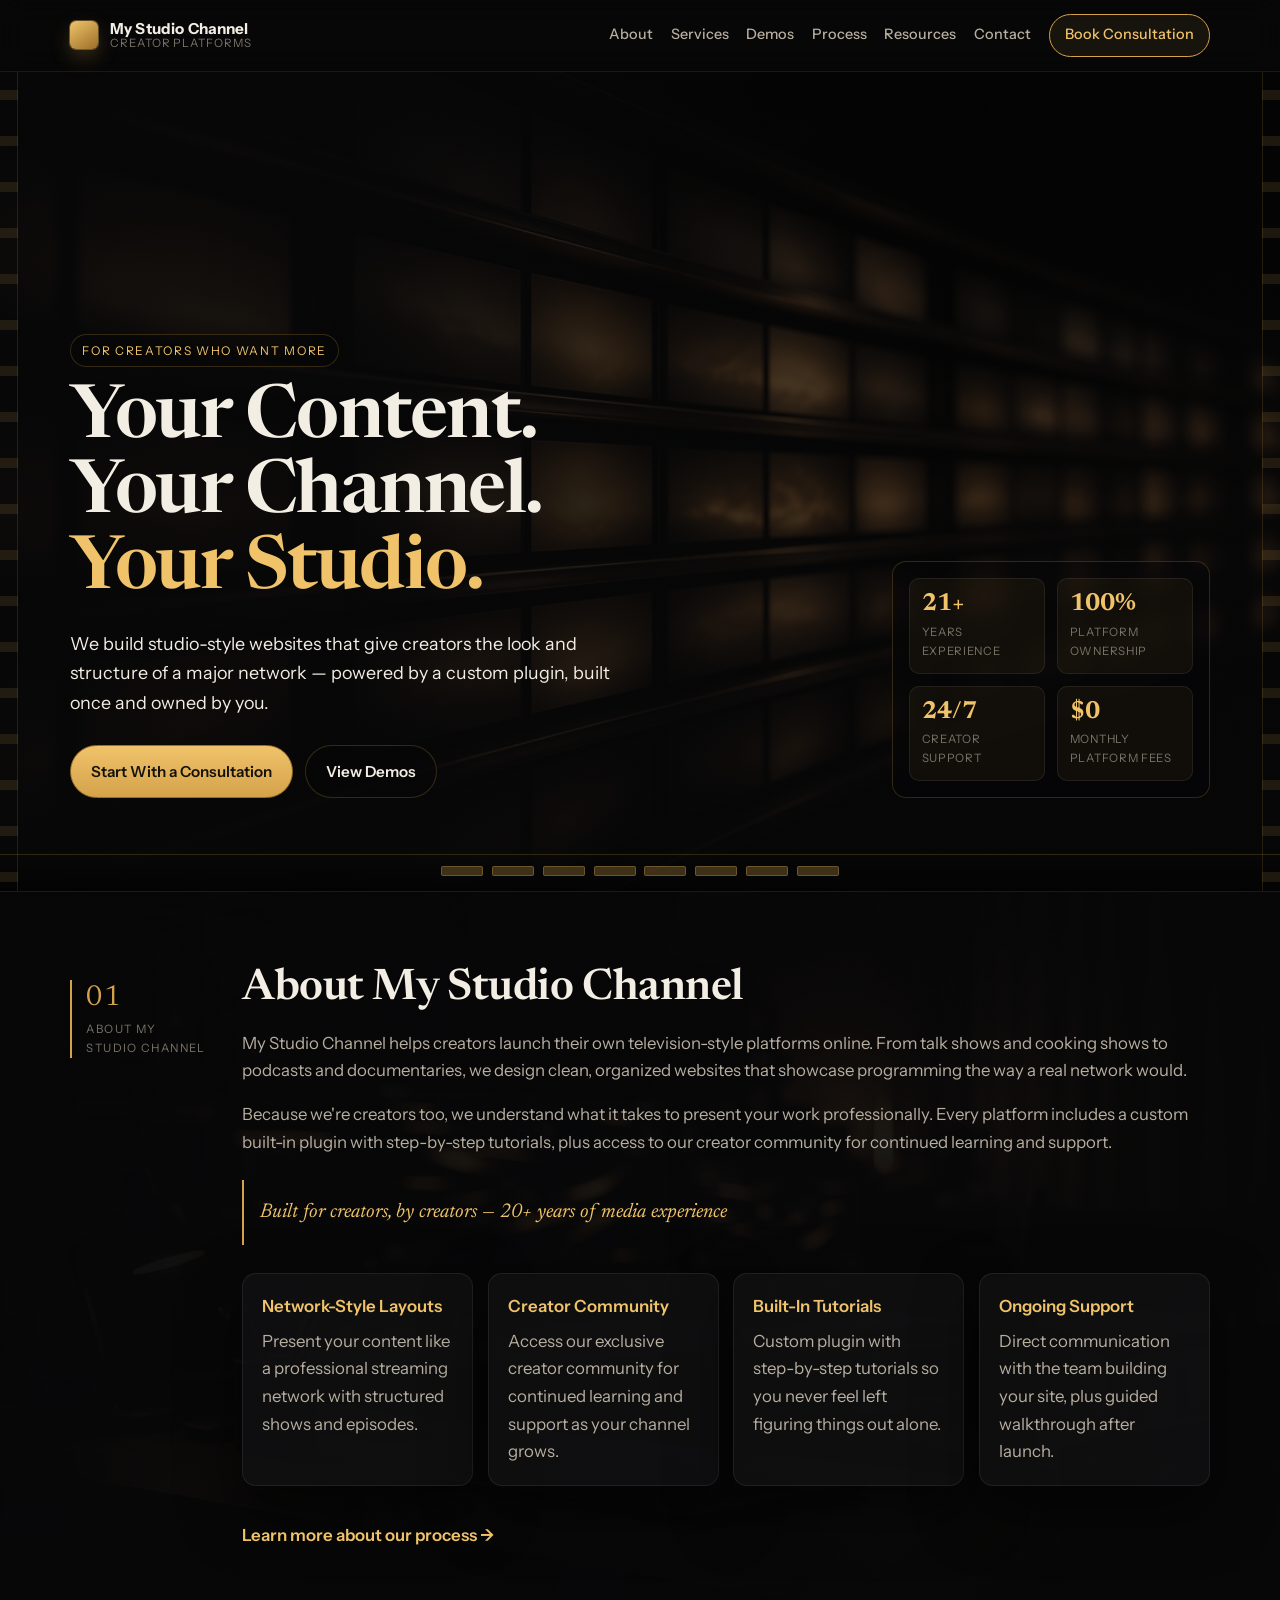
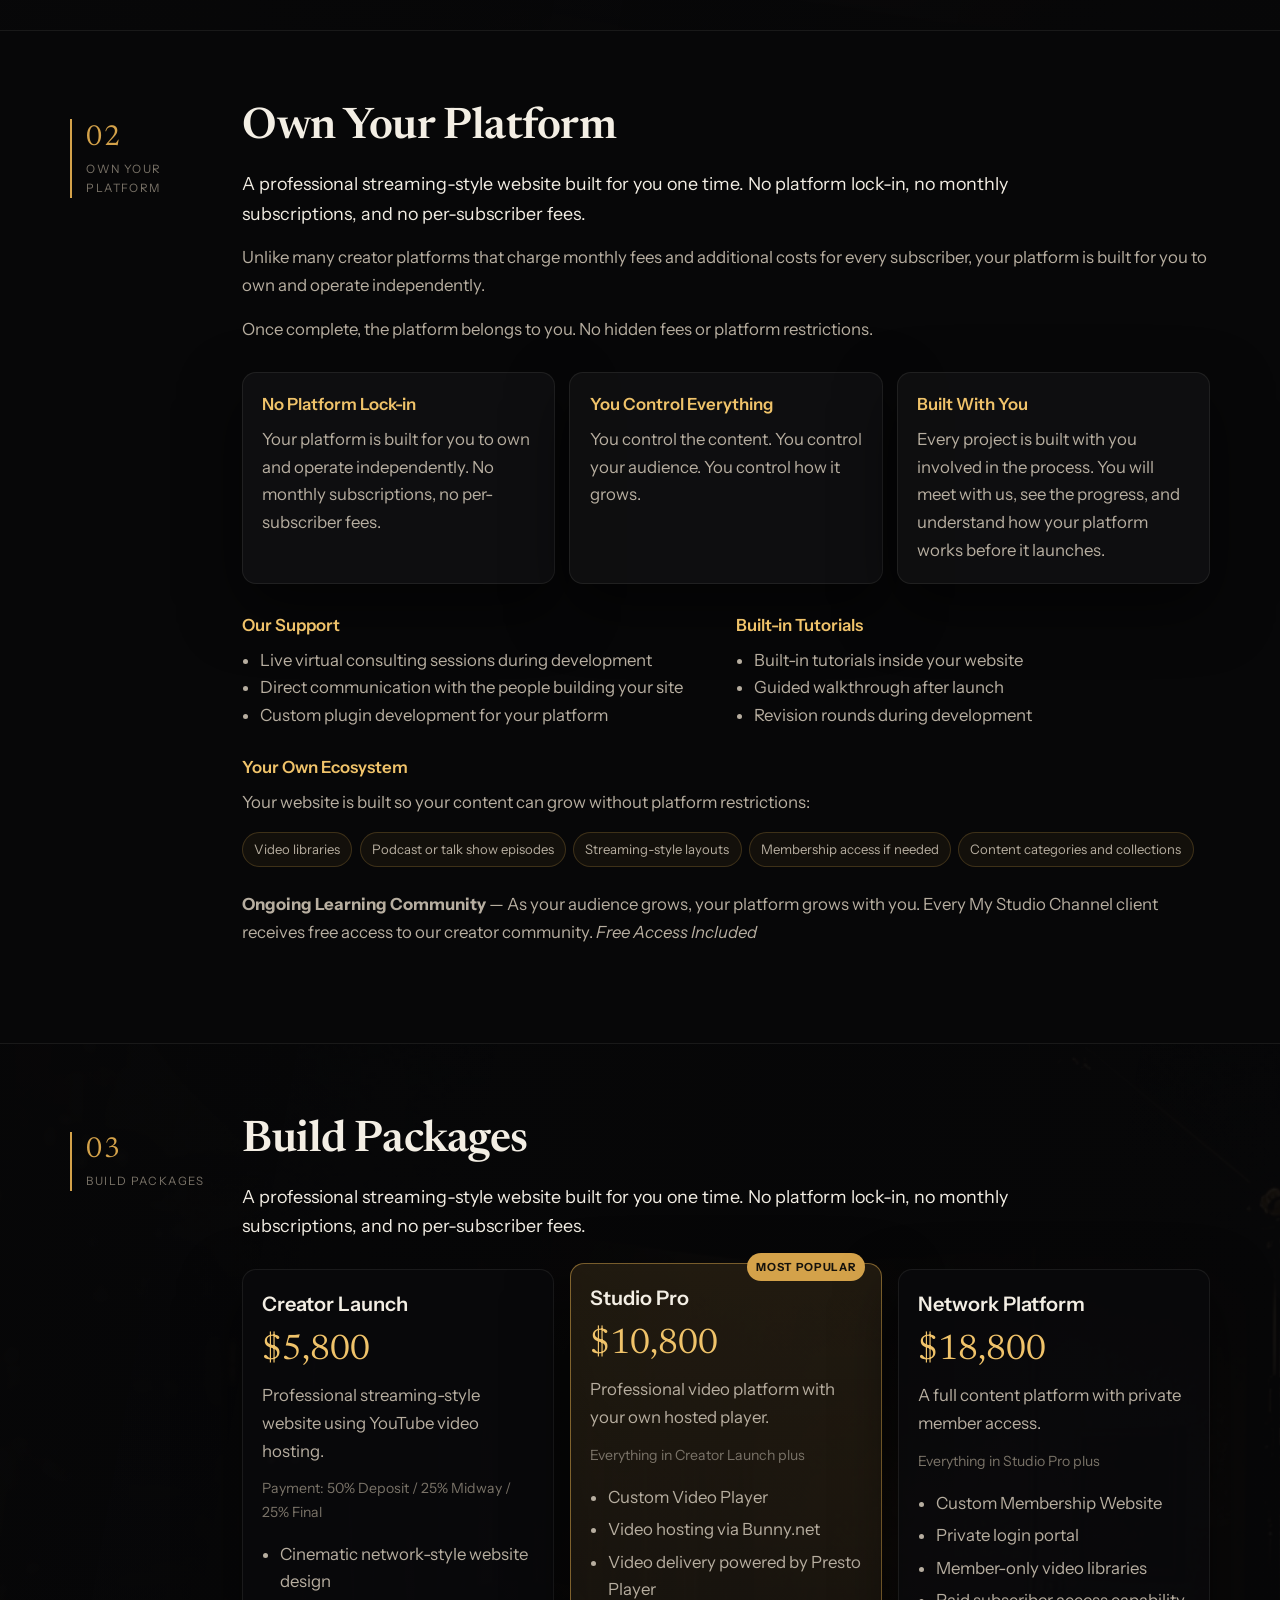
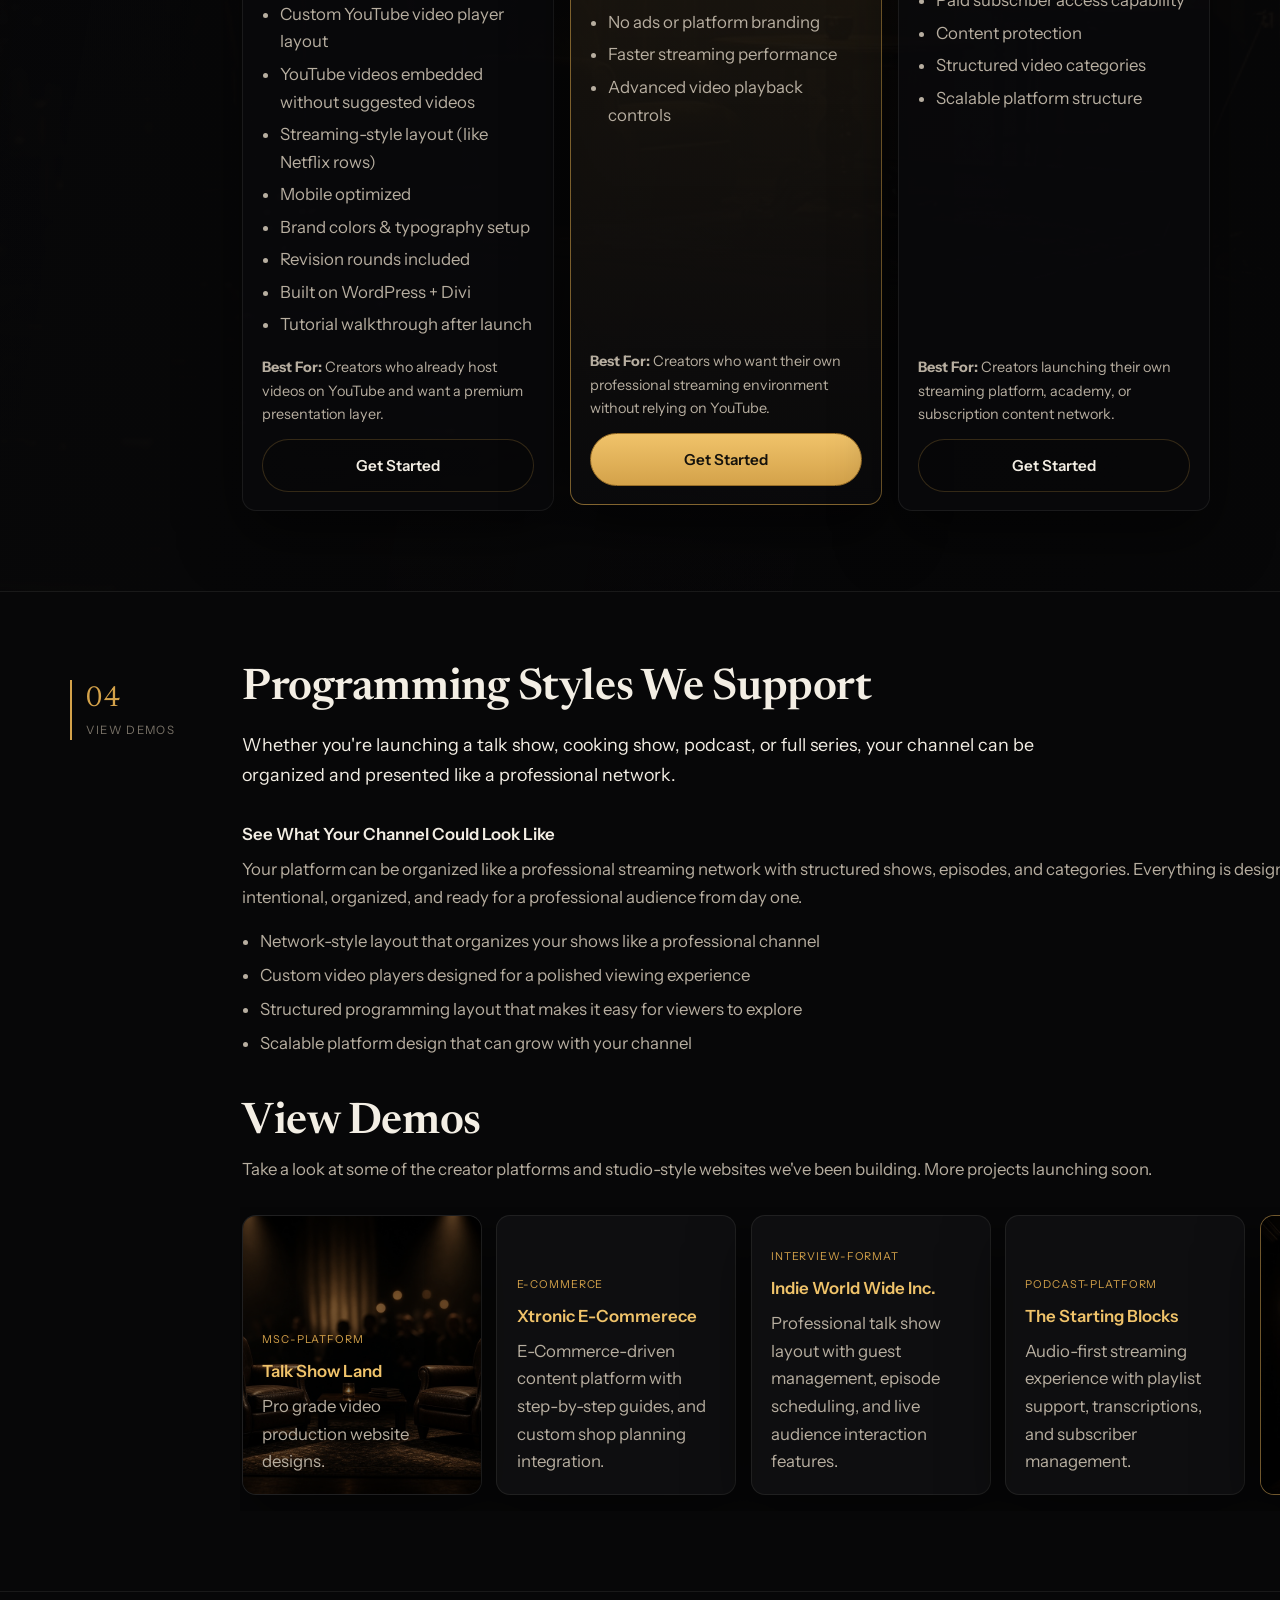
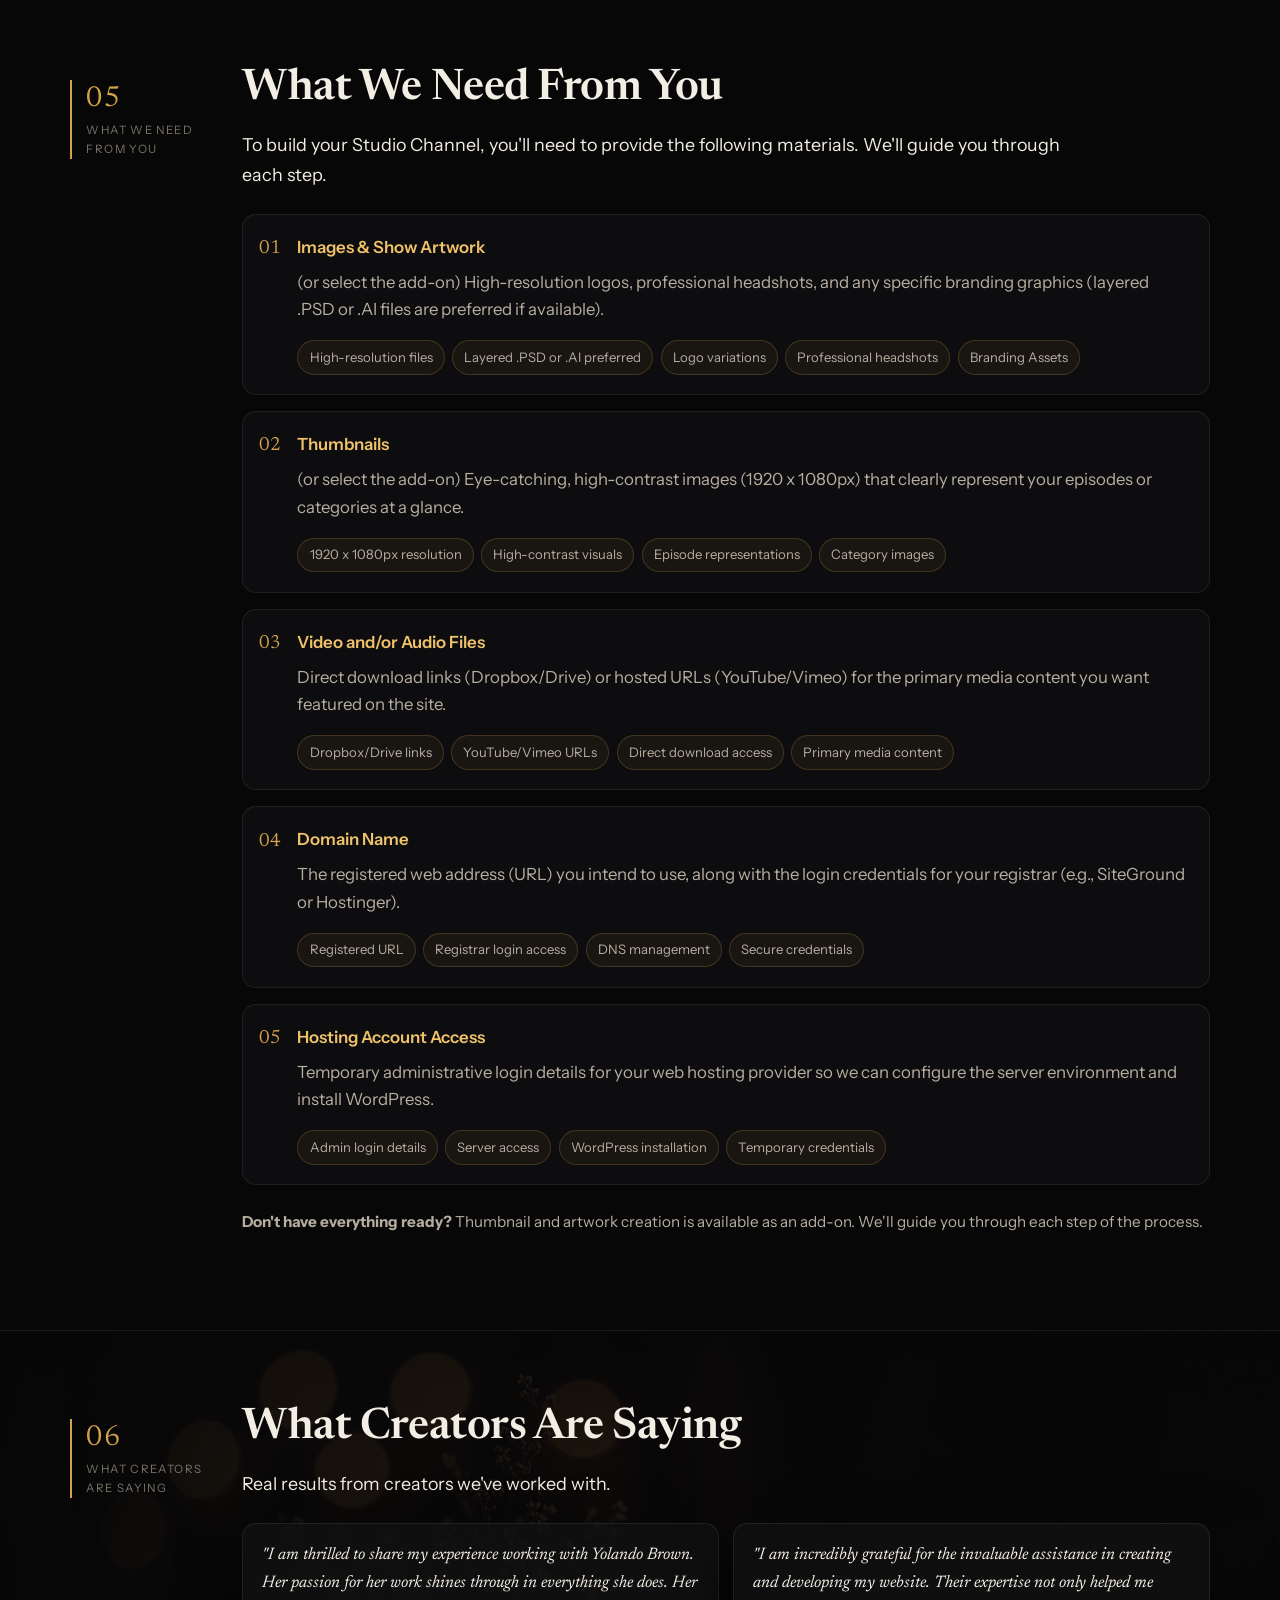
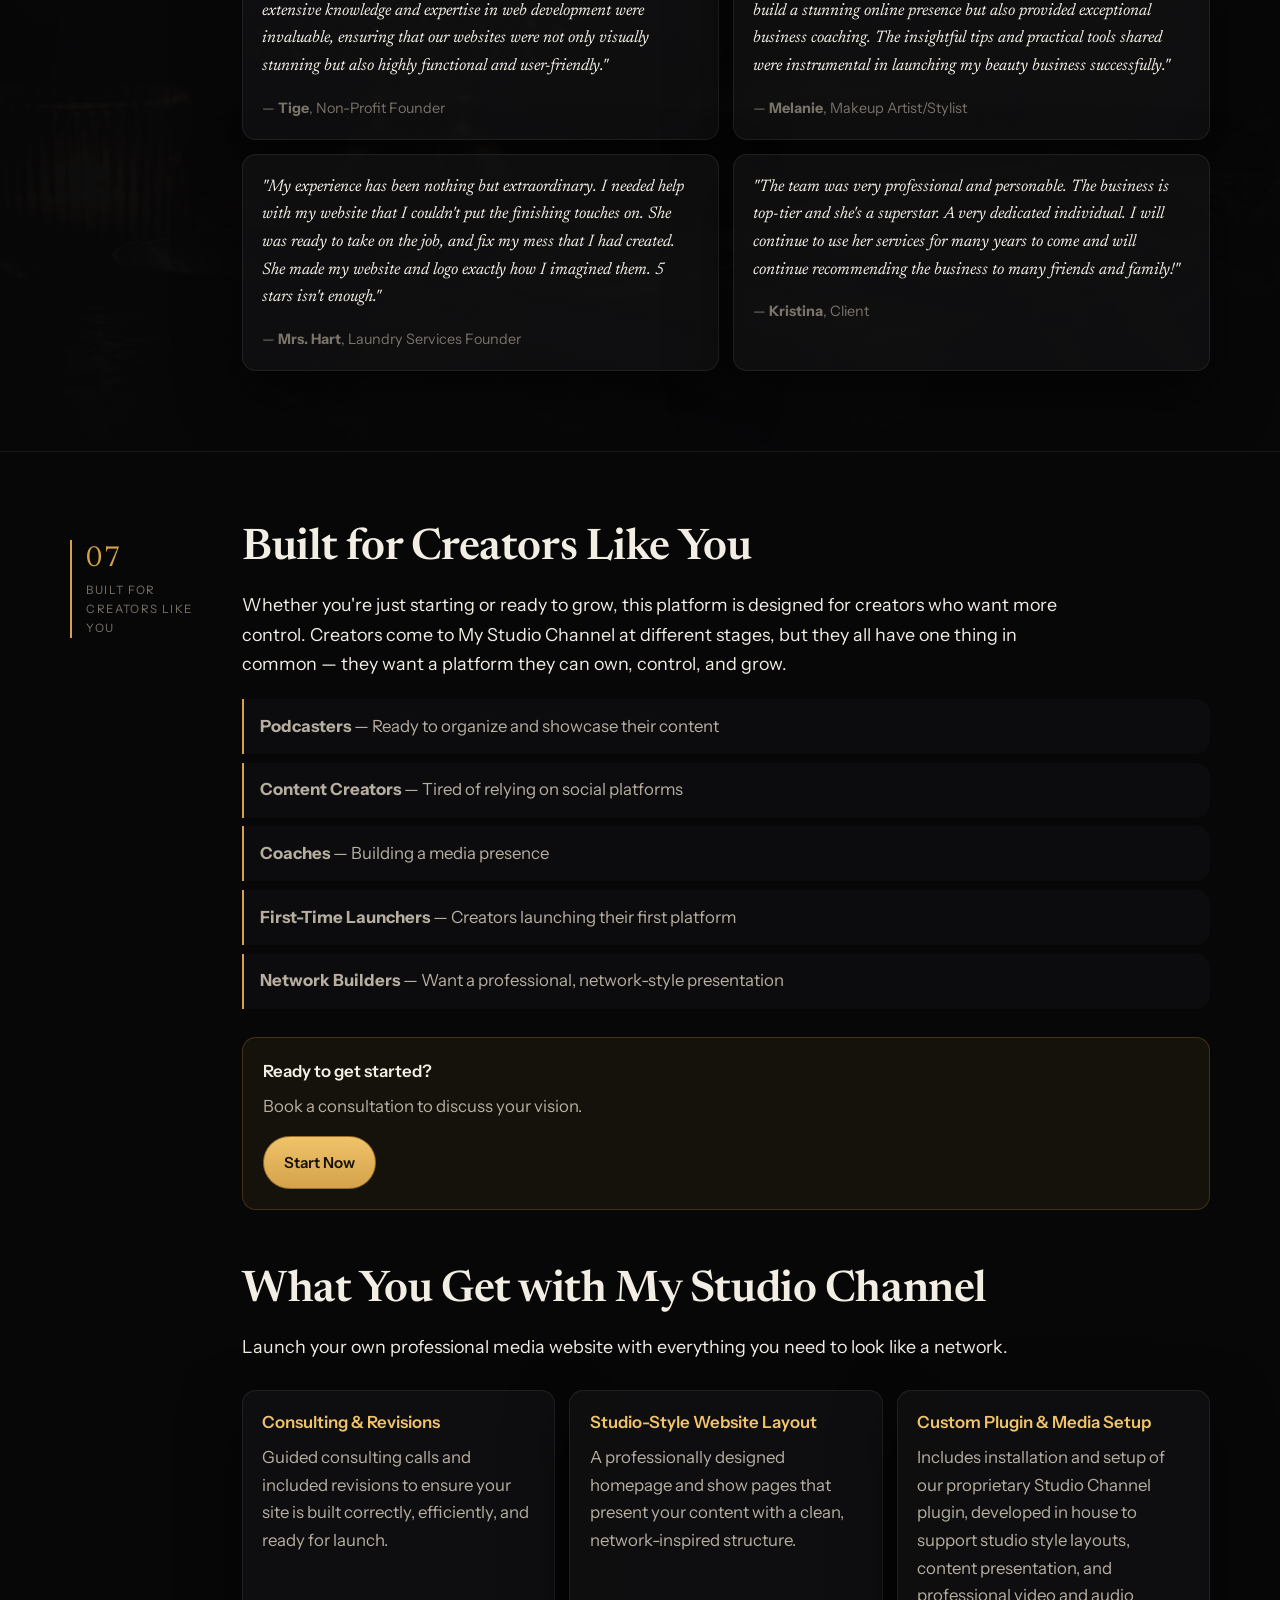
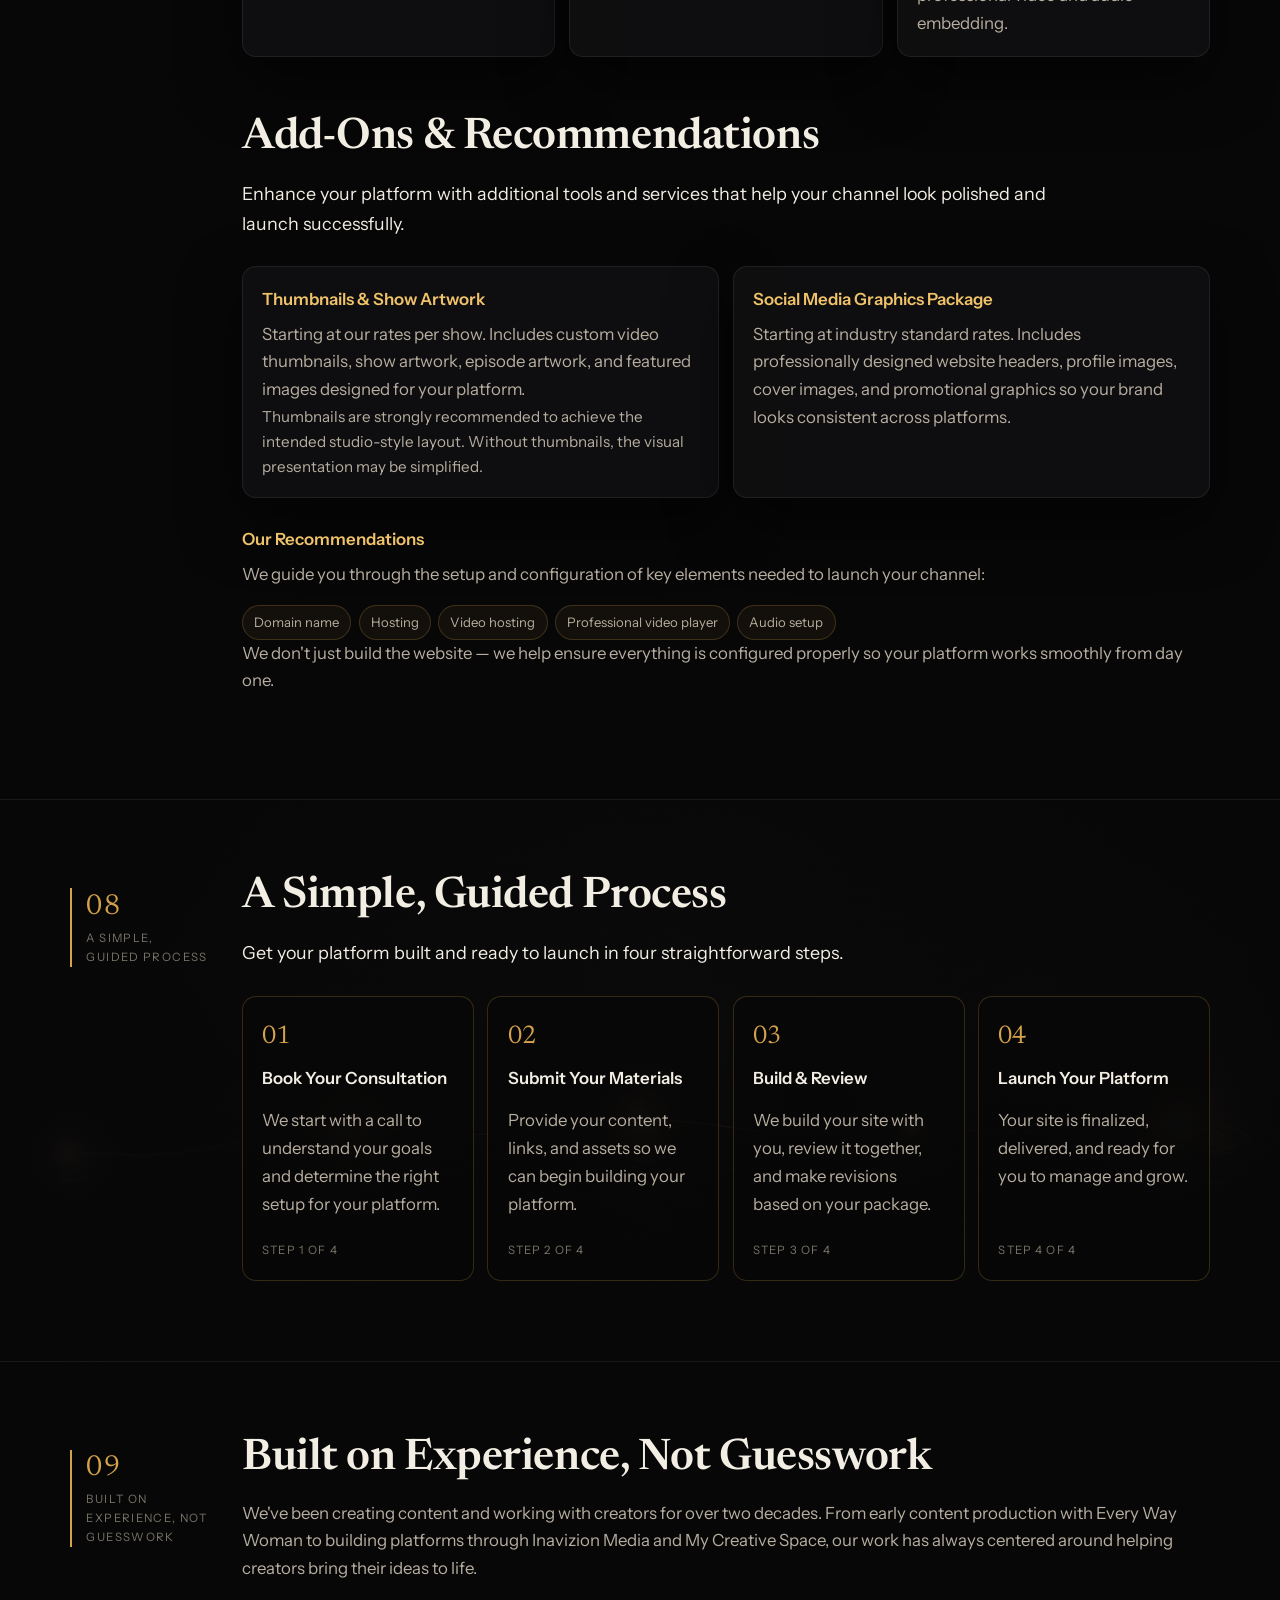
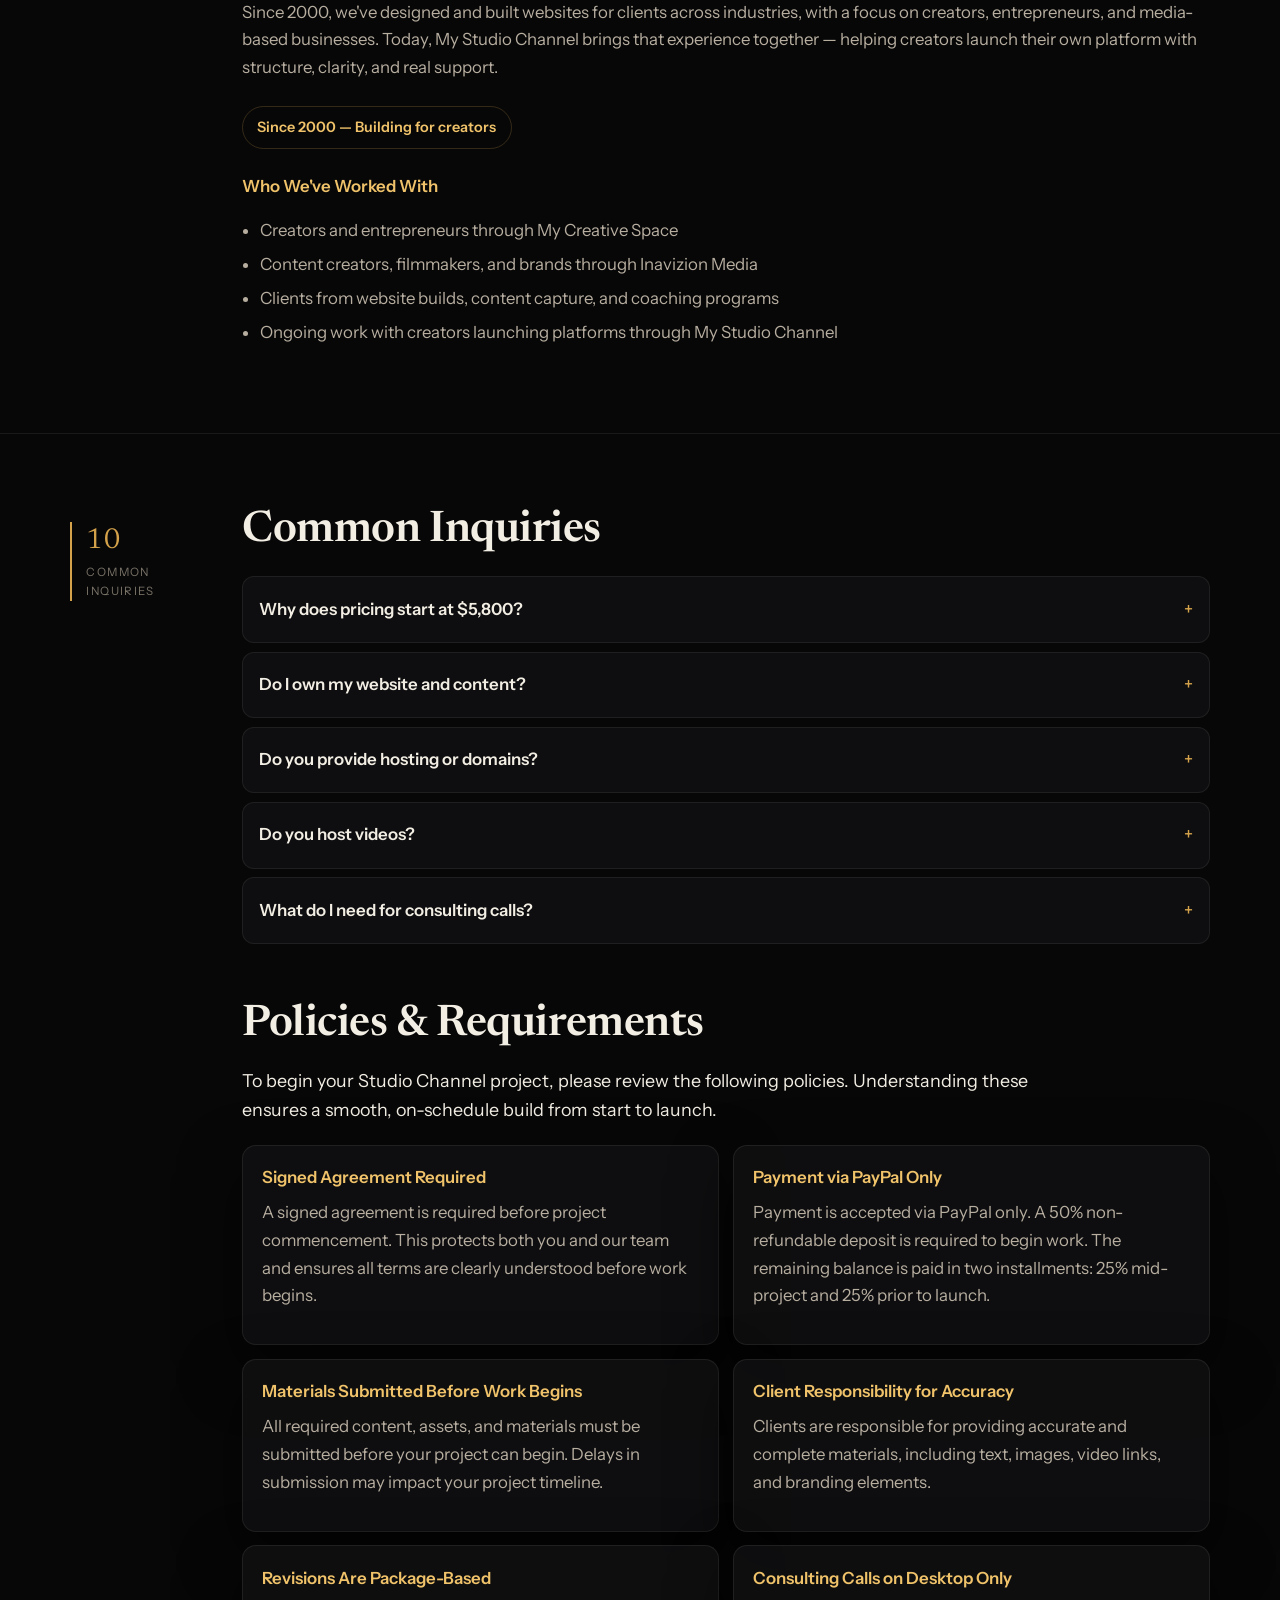
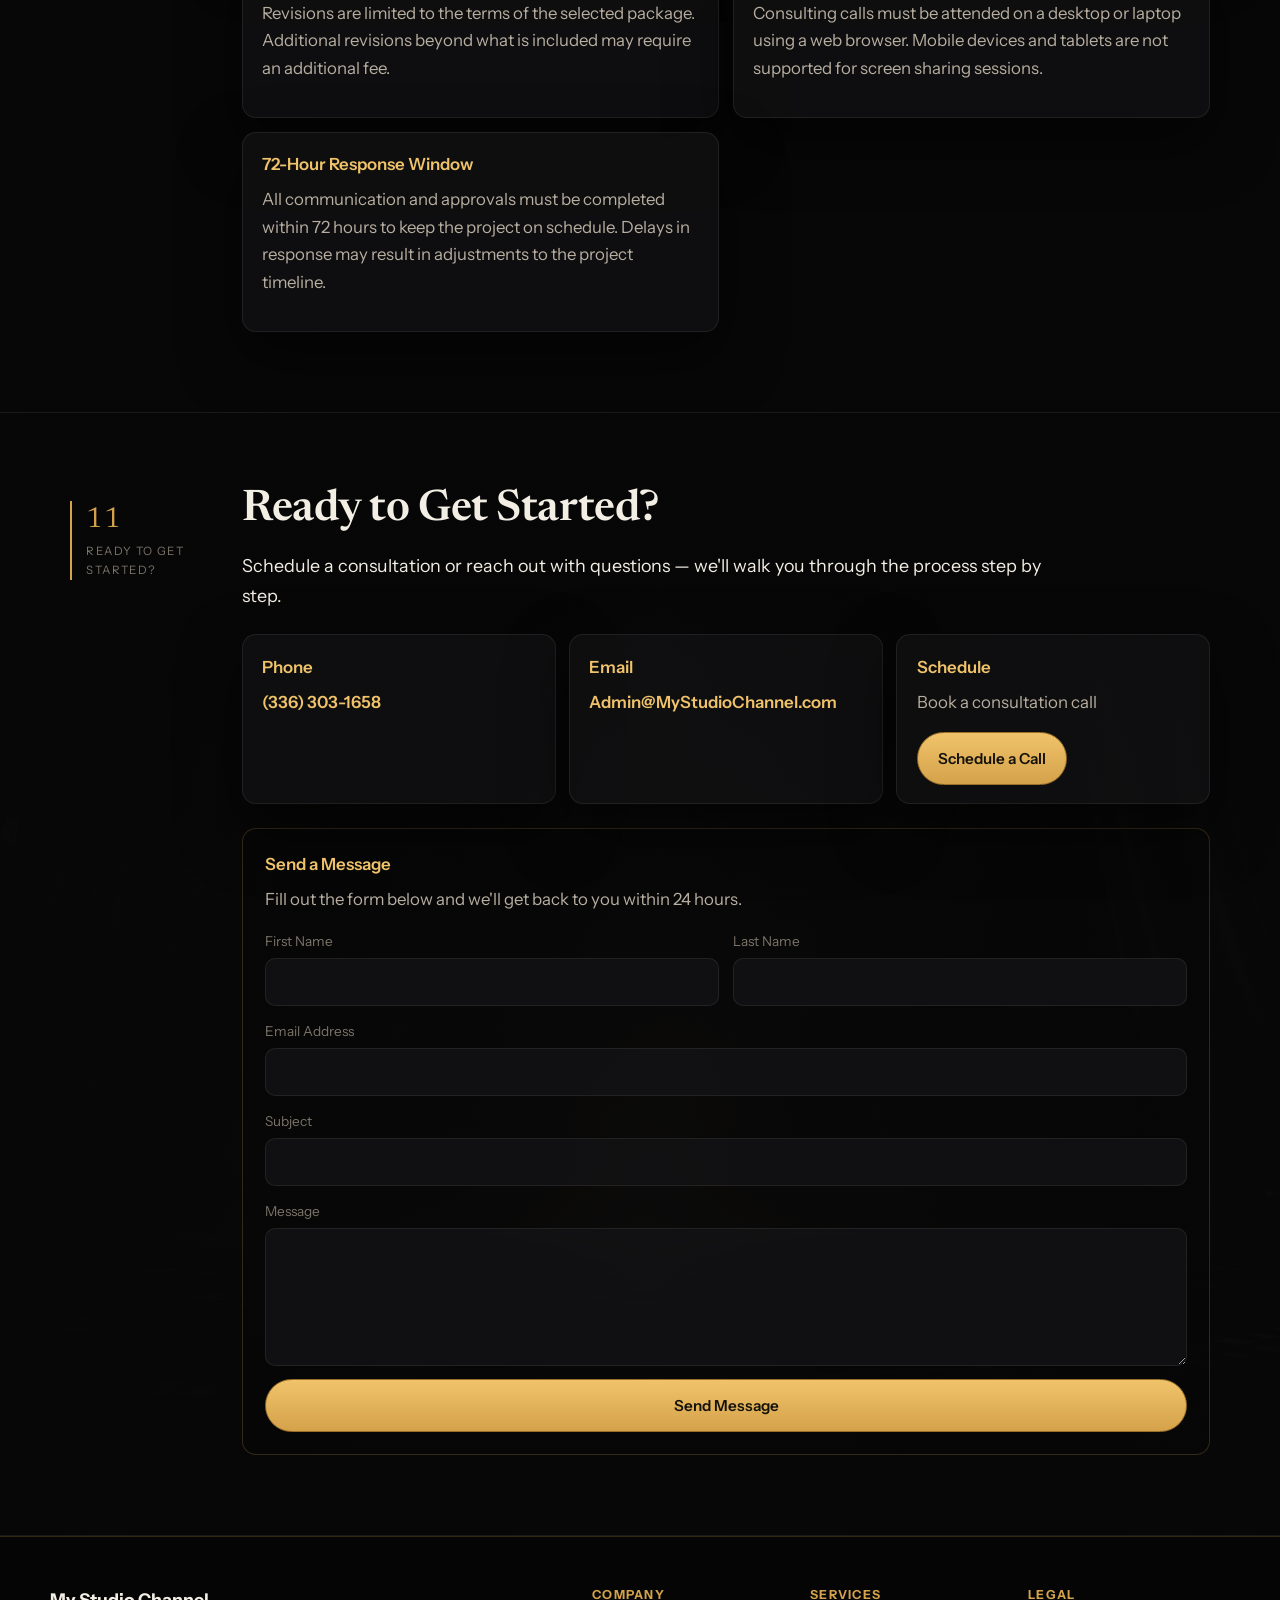
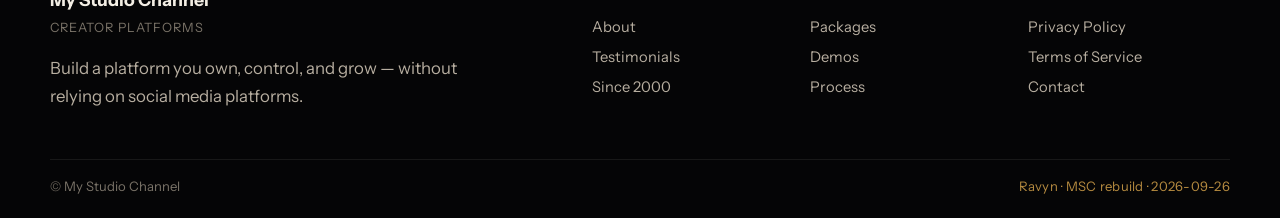
==== index.html @ 95d7f36d "build-v1: Ravyn MSC film-strip rebuild with generated plates Ship the single-page MyStudioChannel-Ra" ====
<!DOCTYPE html>
<html lang="en">
<head>
  <meta charset="UTF-8" />
  <meta name="viewport" content="width=device-width, initial-scale=1" />
  <title>My Studio Channel — Creator Platforms</title>
  <meta name="description" content="We build studio-style websites that give creators the look and structure of a major network — powered by a custom plugin, built once and owned by you." />
  <link rel="preconnect" href="https://fonts.googleapis.com" />
  <link rel="preconnect" href="https://fonts.gstatic.com" crossorigin />
  <link href="https://fonts.googleapis.com/css2?family=Instrument+Sans:wght@400;500;600;700&family=Newsreader:opsz,wght@6..72,500;6..72,600;6..72,700&display=swap" rel="stylesheet" />
  <link rel="stylesheet" href="styles.css" />
</head>
<body>
  <a class="skip" href="#main">Skip to content</a>

  <header class="site-header" id="top">
    <div class="header-inner">
      <a class="brand" href="#top">
        <span class="brand-mark" aria-hidden="true"></span>
        <span class="brand-text">
          <strong>My Studio Channel</strong>
          <span>Creator Platforms</span>
        </span>
      </a>
      <button class="nav-toggle" type="button" aria-expanded="false" aria-controls="site-nav" data-nav-toggle>
        <span class="sr-only">Menu</span>
        <span></span><span></span>
      </button>
      <nav class="site-nav" id="site-nav" data-nav>
        <a href="#about">About</a>
        <a href="#packages">Services</a>
        <a href="#demos">Demos</a>
        <a href="#process">Process</a>
        <a href="#faq">Resources</a>
        <a href="#contact">Contact</a>
        <a class="nav-cta" href="#contact" data-open-consult>Book Consultation</a>
      </nav>
    </div>
  </header>

  <main id="main">
    <!-- HERO — left-rail editorial over channel-grid plate -->
    <section class="band hero" id="hero" style="--plate: url('assets/img/hero-channel-grid.png')">
      <div class="band-plate" aria-hidden="true"></div>
      <div class="band-veil"></div>
      <div class="sprocket sprocket-l" aria-hidden="true"></div>
      <div class="sprocket sprocket-r" aria-hidden="true"></div>
      <div class="hero-grid">
        <div class="hero-copy">
          <p class="eyebrow">For Creators Who Want More</p>
          <h1>
            <span>Your Content.</span>
            <span>Your Channel.</span>
            <span class="gold">Your Studio.</span>
          </h1>
          <p class="lede">We build studio-style websites that give creators the look and structure of a major network — powered by a custom plugin, built once and owned by you.</p>
          <div class="hero-actions">
            <button type="button" class="btn btn-gold" data-open-consult>Start With a Consultation</button>
            <a class="btn btn-ghost" href="#demos">View Demos</a>
          </div>
        </div>
        <aside class="hero-rail" aria-label="Platform stats">
          <div class="stat"><strong>21+</strong><span>Years Experience</span></div>
          <div class="stat"><strong>100%</strong><span>Platform Ownership</span></div>
          <div class="stat"><strong>24/7</strong><span>Creator Support</span></div>
          <div class="stat"><strong>$0</strong><span>Monthly Platform Fees</span></div>
        </aside>
      </div>
      <div class="film-edge" aria-hidden="true">
        <span></span><span></span><span></span><span></span><span></span><span></span><span></span><span></span>
      </div>
    </section>

    <!-- ABOUT — chapter band -->
    <section class="band about" id="about" style="--plate: url('assets/img/about-studio.png')">
      <div class="band-plate" aria-hidden="true"></div>
      <div class="band-veil band-veil-heavy"></div>
      <div class="chapter">
        <div class="chapter-meta">
          <span class="ch-num">01</span>
          <span class="ch-label">About My Studio Channel</span>
        </div>
        <div class="chapter-body">
          <h2>About My Studio Channel</h2>
          <p>My Studio Channel helps creators launch their own television-style platforms online. From talk shows and cooking shows to podcasts and documentaries, we design clean, organized websites that showcase programming the way a real network would.</p>
          <p>Because we're creators too, we understand what it takes to present your work professionally. Every platform includes a custom built-in plugin with step-by-step tutorials, plus access to our creator community for continued learning and support.</p>
          <p class="pull">Built for creators, by creators — 20+ years of media experience</p>
          <div class="feature-row">
            <article>
              <h3>Network-Style Layouts</h3>
              <p>Present your content like a professional streaming network with structured shows and episodes.</p>
            </article>
            <article>
              <h3>Creator Community</h3>
              <p>Access our exclusive creator community for continued learning and support as your channel grows.</p>
            </article>
            <article>
              <h3>Built-In Tutorials</h3>
              <p>Custom plugin with step-by-step tutorials so you never feel left figuring things out alone.</p>
            </article>
            <article>
              <h3>Ongoing Support</h3>
              <p>Direct communication with the team building your site, plus guided walkthrough after launch.</p>
            </article>
          </div>
          <a class="text-link" href="#process">Learn more about our process →</a>
        </div>
      </div>
    </section>

    <!-- OWN YOUR PLATFORM — solid band -->
    <section class="band solid" id="ownership">
      <div class="chapter">
        <div class="chapter-meta">
          <span class="ch-num">02</span>
          <span class="ch-label">Own Your Platform</span>
        </div>
        <div class="chapter-body">
          <h2>Own Your Platform</h2>
          <p class="lede">A professional streaming-style website built for you one time. No platform lock-in, no monthly subscriptions, and no per-subscriber fees.</p>
          <p>Unlike many creator platforms that charge monthly fees and additional costs for every subscriber, your platform is built for you to own and operate independently.</p>
          <p>Once complete, the platform belongs to you. No hidden fees or platform restrictions.</p>
          <div class="feature-row feature-row-3">
            <article>
              <h3>No Platform Lock-in</h3>
              <p>Your platform is built for you to own and operate independently. No monthly subscriptions, no per-subscriber fees.</p>
            </article>
            <article>
              <h3>You Control Everything</h3>
              <p>You control the content. You control your audience. You control how it grows.</p>
            </article>
            <article>
              <h3>Built With You</h3>
              <p>Every project is built with you involved in the process. You will meet with us, see the progress, and understand how your platform works before it launches.</p>
            </article>
          </div>
          <div class="split-lists">
            <div>
              <h3>Our Support</h3>
              <ul>
                <li>Live virtual consulting sessions during development</li>
                <li>Direct communication with the people building your site</li>
                <li>Custom plugin development for your platform</li>
              </ul>
            </div>
            <div>
              <h3>Built-in Tutorials</h3>
              <ul>
                <li>Built-in tutorials inside your website</li>
                <li>Guided walkthrough after launch</li>
                <li>Revision rounds during development</li>
              </ul>
            </div>
          </div>
          <div class="ecosystem">
            <h3>Your Own Ecosystem</h3>
            <p>Your website is built so your content can grow without platform restrictions:</p>
            <ul class="chips">
              <li>Video libraries</li>
              <li>Podcast or talk show episodes</li>
              <li>Streaming-style layouts</li>
              <li>Membership access if needed</li>
              <li>Content categories and collections</li>
            </ul>
          </div>
          <p class="community-note"><strong>Ongoing Learning Community</strong> — As your audience grows, your platform grows with you. Every My Studio Channel client receives free access to our creator community. <em>Free Access Included</em></p>
        </div>
      </div>
    </section>

    <!-- PACKAGES — programming row over plate -->
    <section class="band packages" id="packages" style="--plate: url('assets/img/packages-production.png')">
      <div class="band-plate" aria-hidden="true"></div>
      <div class="band-veil band-veil-heavy"></div>
      <div class="chapter">
        <div class="chapter-meta">
          <span class="ch-num">03</span>
          <span class="ch-label">Build Packages</span>
        </div>
        <div class="chapter-body">
          <h2>Build Packages</h2>
          <p class="lede">A professional streaming-style website built for you one time. No platform lock-in, no monthly subscriptions, and no per-subscriber fees.</p>
          <div class="package-row" role="list">
            <article class="pkg" role="listitem">
              <header>
                <h3>Creator Launch</h3>
                <p class="price">$5,800</p>
              </header>
              <p>Professional streaming-style website using YouTube video hosting.</p>
              <p class="pay">Payment: 50% Deposit / 25% Midway / 25% Final</p>
              <ul>
                <li>Cinematic network-style website design</li>
                <li>Custom YouTube video player layout</li>
                <li>YouTube videos embedded without suggested videos</li>
                <li>Streaming-style layout (like Netflix rows)</li>
                <li>Mobile optimized</li>
                <li>Brand colors &amp; typography setup</li>
                <li>Revision rounds included</li>
                <li>Built on WordPress + Divi</li>
                <li>Tutorial walkthrough after launch</li>
              </ul>
              <p class="best"><strong>Best For:</strong> Creators who already host videos on YouTube and want a premium presentation layer.</p>
              <button type="button" class="btn btn-ghost" data-open-consult>Get Started</button>
            </article>
            <article class="pkg pkg-featured" role="listitem">
              <span class="badge">Most Popular</span>
              <header>
                <h3>Studio Pro</h3>
                <p class="price">$10,800</p>
              </header>
              <p>Professional video platform with your own hosted player.</p>
              <p class="pay">Everything in Creator Launch plus</p>
              <ul>
                <li>Custom Video Player</li>
                <li>Video hosting via Bunny.net</li>
                <li>Video delivery powered by Presto Player</li>
                <li>No ads or platform branding</li>
                <li>Faster streaming performance</li>
                <li>Advanced video playback controls</li>
              </ul>
              <p class="best"><strong>Best For:</strong> Creators who want their own professional streaming environment without relying on YouTube.</p>
              <button type="button" class="btn btn-gold" data-open-consult>Get Started</button>
            </article>
            <article class="pkg" role="listitem">
              <header>
                <h3>Network Platform</h3>
                <p class="price">$18,800</p>
              </header>
              <p>A full content platform with private member access.</p>
              <p class="pay">Everything in Studio Pro plus</p>
              <ul>
                <li>Custom Membership Website</li>
                <li>Private login portal</li>
                <li>Member-only video libraries</li>
                <li>Paid subscriber access capability</li>
                <li>Content protection</li>
                <li>Structured video categories</li>
                <li>Scalable platform structure</li>
              </ul>
              <p class="best"><strong>Best For:</strong> Creators launching their own streaming platform, academy, or subscription content network.</p>
              <button type="button" class="btn btn-ghost" data-open-consult>Get Started</button>
            </article>
          </div>
        </div>
      </div>
    </section>

    <!-- PROGRAMMING STYLES + DEMOS — dual plates in film strip -->
    <section class="band demos" id="demos">
      <div class="chapter">
        <div class="chapter-meta">
          <span class="ch-num">04</span>
          <span class="ch-label">View Demos</span>
        </div>
        <div class="chapter-body">
          <h2>Programming Styles We Support</h2>
          <p class="lede">Whether you're launching a talk show, cooking show, podcast, or full series, your channel can be organized and presented like a professional network.</p>
          <h3 class="subhead">See What Your Channel Could Look Like</h3>
          <p>Your platform can be organized like a professional streaming network with structured shows, episodes, and categories. Everything is designed to help your content feel intentional, organized, and ready for a professional audience from day one.</p>
          <ul class="check-list">
            <li>Network-style layout that organizes your shows like a professional channel</li>
            <li>Custom video players designed for a polished viewing experience</li>
            <li>Structured programming layout that makes it easy for viewers to explore</li>
            <li>Scalable platform design that can grow with your channel</li>
          </ul>

          <div class="demo-intro">
            <h2>View Demos</h2>
            <p>Take a look at some of the creator platforms and studio-style websites we've been building. More projects launching soon.</p>
          </div>

          <div class="demo-strip" role="list">
            <article class="demo-card demo-card-img" role="listitem" style="--card-img: url('assets/img/demo-talkshow.png')">
              <div class="demo-card-bg" aria-hidden="true"></div>
              <div class="demo-card-body">
                <span class="demo-tag">msc-platform</span>
                <h3>Talk Show Land</h3>
                <p>Pro grade video production website designs.</p>
              </div>
            </article>
            <article class="demo-card" role="listitem">
              <span class="demo-tag">E-Commerce</span>
              <h3>Xtronic E-Commerece</h3>
              <p>E-Commerce-driven content platform with step-by-step guides, and custom shop planning integration.</p>
            </article>
            <article class="demo-card" role="listitem">
              <span class="demo-tag">interview-format</span>
              <h3>Indie World Wide Inc.</h3>
              <p>Professional talk show layout with guest management, episode scheduling, and live audience interaction features.</p>
            </article>
            <article class="demo-card" role="listitem">
              <span class="demo-tag">podcast-platform</span>
              <h3>The Starting Blocks</h3>
              <p>Audio-first streaming experience with playlist support, transcriptions, and subscriber management.</p>
            </article>
            <article class="demo-card demo-card-img featured" role="listitem" style="--card-img: url('assets/img/demo-story.png')">
              <div class="demo-card-bg" aria-hidden="true"></div>
              <div class="demo-card-body">
                <span class="demo-tag">realTV-series — Featured Project</span>
                <h3>Every Way Woman</h3>
                <p>Cinematic storytelling platform with chapter navigation, behind-the-scenes content, and filmmaker profiles.</p>
              </div>
            </article>
          </div>
        </div>
      </div>
    </section>

    <!-- WHAT WE NEED -->
    <section class="band solid" id="intake">
      <div class="chapter">
        <div class="chapter-meta">
          <span class="ch-num">05</span>
          <span class="ch-label">What We Need From You</span>
        </div>
        <div class="chapter-body">
          <h2>What We Need From You</h2>
          <p class="lede">To build your Studio Channel, you'll need to provide the following materials. We'll guide you through each step.</p>
          <ol class="intake-list">
            <li>
              <h3>Images &amp; Show Artwork</h3>
              <p>(or select the add-on) High-resolution logos, professional headshots, and any specific branding graphics (layered .PSD or .AI files are preferred if available).</p>
              <ul class="chips">
                <li>High-resolution files</li>
                <li>Layered .PSD or .AI preferred</li>
                <li>Logo variations</li>
                <li>Professional headshots</li>
                <li>Branding Assets</li>
              </ul>
            </li>
            <li>
              <h3>Thumbnails</h3>
              <p>(or select the add-on) Eye-catching, high-contrast images (1920 x 1080px) that clearly represent your episodes or categories at a glance.</p>
              <ul class="chips">
                <li>1920 x 1080px resolution</li>
                <li>High-contrast visuals</li>
                <li>Episode representations</li>
                <li>Category images</li>
              </ul>
            </li>
            <li>
              <h3>Video and/or Audio Files</h3>
              <p>Direct download links (Dropbox/Drive) or hosted URLs (YouTube/Vimeo) for the primary media content you want featured on the site.</p>
              <ul class="chips">
                <li>Dropbox/Drive links</li>
                <li>YouTube/Vimeo URLs</li>
                <li>Direct download access</li>
                <li>Primary media content</li>
              </ul>
            </li>
            <li>
              <h3>Domain Name</h3>
              <p>The registered web address (URL) you intend to use, along with the login credentials for your registrar (e.g., SiteGround or Hostinger).</p>
              <ul class="chips">
                <li>Registered URL</li>
                <li>Registrar login access</li>
                <li>DNS management</li>
                <li>Secure credentials</li>
              </ul>
            </li>
            <li>
              <h3>Hosting Account Access</h3>
              <p>Temporary administrative login details for your web hosting provider so we can configure the server environment and install WordPress.</p>
              <ul class="chips">
                <li>Admin login details</li>
                <li>Server access</li>
                <li>WordPress installation</li>
                <li>Temporary credentials</li>
              </ul>
            </li>
          </ol>
          <p class="note"><strong>Don't have everything ready?</strong> Thumbnail and artwork creation is available as an add-on. We'll guide you through each step of the process.</p>
        </div>
      </div>
    </section>

    <!-- TESTIMONIALS -->
    <section class="band testimonials" id="testimonials" style="--plate: url('assets/img/testimonials-warm.png')">
      <div class="band-plate" aria-hidden="true"></div>
      <div class="band-veil band-veil-heavy"></div>
      <div class="chapter">
        <div class="chapter-meta">
          <span class="ch-num">06</span>
          <span class="ch-label">What Creators Are Saying</span>
        </div>
        <div class="chapter-body">
          <h2>What Creators Are Saying</h2>
          <p class="lede">Real results from creators we've worked with.</p>
          <div class="quote-row">
            <blockquote>
              <p>"I am thrilled to share my experience working with Yolando Brown. Her passion for her work shines through in everything she does. Her extensive knowledge and expertise in web development were invaluable, ensuring that our websites were not only visually stunning but also highly functional and user-friendly."</p>
              <footer>— <strong>Tige</strong>, Non-Profit Founder</footer>
            </blockquote>
            <blockquote>
              <p>"I am incredibly grateful for the invaluable assistance in creating and developing my website. Their expertise not only helped me build a stunning online presence but also provided exceptional business coaching. The insightful tips and practical tools shared were instrumental in launching my beauty business successfully."</p>
              <footer>— <strong>Melanie</strong>, Makeup Artist/Stylist</footer>
            </blockquote>
            <blockquote>
              <p>"My experience has been nothing but extraordinary. I needed help with my website that I couldn't put the finishing touches on. She was ready to take on the job, and fix my mess that I had created. She made my website and logo exactly how I imagined them. 5 stars isn't enough."</p>
              <footer>— <strong>Mrs. Hart</strong>, Laundry Services Founder</footer>
            </blockquote>
            <blockquote>
              <p>"The team was very professional and personable. The business is top-tier and she's a superstar. A very dedicated individual. I will continue to use her services for many years to come and will continue recommending the business to many friends and family!"</p>
              <footer>— <strong>Kristina</strong>, Client</footer>
            </blockquote>
          </div>
        </div>
      </div>
    </section>

    <!-- BUILT FOR CREATORS + WHAT YOU GET -->
    <section class="band solid" id="audience">
      <div class="chapter">
        <div class="chapter-meta">
          <span class="ch-num">07</span>
          <span class="ch-label">Built for Creators Like You</span>
        </div>
        <div class="chapter-body">
          <h2>Built for Creators Like You</h2>
          <p class="lede">Whether you're just starting or ready to grow, this platform is designed for creators who want more control. Creators come to My Studio Channel at different stages, but they all have one thing in common — they want a platform they can own, control, and grow.</p>
          <ul class="audience-list">
            <li><strong>Podcasters</strong> — Ready to organize and showcase their content</li>
            <li><strong>Content Creators</strong> — Tired of relying on social platforms</li>
            <li><strong>Coaches</strong> — Building a media presence</li>
            <li><strong>First-Time Launchers</strong> — Creators launching their first platform</li>
            <li><strong>Network Builders</strong> — Want a professional, network-style presentation</li>
          </ul>
          <div class="inline-cta">
            <h3>Ready to get started?</h3>
            <p>Book a consultation to discuss your vision.</p>
            <button type="button" class="btn btn-gold" data-open-consult>Start Now</button>
          </div>

          <h2 class="mt">What You Get with My Studio Channel</h2>
          <p class="lede">Launch your own professional media website with everything you need to look like a network.</p>
          <div class="feature-row feature-row-3">
            <article>
              <h3>Consulting &amp; Revisions</h3>
              <p>Guided consulting calls and included revisions to ensure your site is built correctly, efficiently, and ready for launch.</p>
            </article>
            <article>
              <h3>Studio-Style Website Layout</h3>
              <p>A professionally designed homepage and show pages that present your content with a clean, network-inspired structure.</p>
            </article>
            <article>
              <h3>Custom Plugin &amp; Media Setup</h3>
              <p>Includes installation and setup of our proprietary Studio Channel plugin, developed in house to support studio style layouts, content presentation, and professional video and audio embedding.</p>
            </article>
          </div>

          <h2 class="mt">Add-Ons &amp; Recommendations</h2>
          <p class="lede">Enhance your platform with additional tools and services that help your channel look polished and launch successfully.</p>
          <div class="feature-row feature-row-2">
            <article>
              <h3>Thumbnails &amp; Show Artwork</h3>
              <p>Starting at our rates per show. Includes custom video thumbnails, show artwork, episode artwork, and featured images designed for your platform.</p>
              <p class="note">Thumbnails are strongly recommended to achieve the intended studio-style layout. Without thumbnails, the visual presentation may be simplified.</p>
            </article>
            <article>
              <h3>Social Media Graphics Package</h3>
              <p>Starting at industry standard rates. Includes professionally designed website headers, profile images, cover images, and promotional graphics so your brand looks consistent across platforms.</p>
            </article>
          </div>
          <div class="ecosystem">
            <h3>Our Recommendations</h3>
            <p>We guide you through the setup and configuration of key elements needed to launch your channel:</p>
            <ul class="chips">
              <li>Domain name</li>
              <li>Hosting</li>
              <li>Video hosting</li>
              <li>Professional video player</li>
              <li>Audio setup</li>
            </ul>
            <p>We don't just build the website — we help ensure everything is configured properly so your platform works smoothly from day one.</p>
          </div>
        </div>
      </div>
    </section>

    <!-- PROCESS -->
    <section class="band process" id="process" style="--plate: url('assets/img/process-timeline.png')">
      <div class="band-plate" aria-hidden="true"></div>
      <div class="band-veil band-veil-heavy"></div>
      <div class="chapter">
        <div class="chapter-meta">
          <span class="ch-num">08</span>
          <span class="ch-label">A Simple, Guided Process</span>
        </div>
        <div class="chapter-body">
          <h2>A Simple, Guided Process</h2>
          <p class="lede">Get your platform built and ready to launch in four straightforward steps.</p>
          <ol class="process-strip">
            <li>
              <span class="step-num">01</span>
              <h3>Book Your Consultation</h3>
              <p>We start with a call to understand your goals and determine the right setup for your platform.</p>
              <span class="step-meta">Step 1 of 4</span>
            </li>
            <li>
              <span class="step-num">02</span>
              <h3>Submit Your Materials</h3>
              <p>Provide your content, links, and assets so we can begin building your platform.</p>
              <span class="step-meta">Step 2 of 4</span>
            </li>
            <li>
              <span class="step-num">03</span>
              <h3>Build &amp; Review</h3>
              <p>We build your site with you, review it together, and make revisions based on your package.</p>
              <span class="step-meta">Step 3 of 4</span>
            </li>
            <li>
              <span class="step-num">04</span>
              <h3>Launch Your Platform</h3>
              <p>Your site is finalized, delivered, and ready for you to manage and grow.</p>
              <span class="step-meta">Step 4 of 4</span>
            </li>
          </ol>
        </div>
      </div>
    </section>

    <!-- EXPERIENCE -->
    <section class="band solid" id="experience">
      <div class="chapter">
        <div class="chapter-meta">
          <span class="ch-num">09</span>
          <span class="ch-label">Built on Experience, Not Guesswork</span>
        </div>
        <div class="chapter-body">
          <h2>Built on Experience, Not Guesswork</h2>
          <p>We've been creating content and working with creators for over two decades. From early content production with Every Way Woman to building platforms through Inavizion Media and My Creative Space, our work has always centered around helping creators bring their ideas to life.</p>
          <p>Since 2000, we've designed and built websites for clients across industries, with a focus on creators, entrepreneurs, and media-based businesses. Today, My Studio Channel brings that experience together — helping creators launch their own platform with structure, clarity, and real support.</p>
          <div class="since-badge">Since 2000 — Building for creators</div>
          <h3>Who We've Worked With</h3>
          <ul class="check-list">
            <li>Creators and entrepreneurs through My Creative Space</li>
            <li>Content creators, filmmakers, and brands through Inavizion Media</li>
            <li>Clients from website builds, content capture, and coaching programs</li>
            <li>Ongoing work with creators launching platforms through My Studio Channel</li>
          </ul>
        </div>
      </div>
    </section>

    <!-- FAQ -->
    <section class="band solid faq" id="faq">
      <div class="chapter">
        <div class="chapter-meta">
          <span class="ch-num">10</span>
          <span class="ch-label">Common Inquiries</span>
        </div>
        <div class="chapter-body">
          <h2>Common Inquiries</h2>
          <div class="faq-list">
            <details>
              <summary>Why does pricing start at $5,800?</summary>
              <p>This includes professional video setup, custom plugin installation, consulting, and studio-style layout work. Each platform is built with care to ensure it meets professional network standards.</p>
            </details>
            <details>
              <summary>Do I own my website and content?</summary>
              <p>Yes. You fully own your site and all content. Unlike platforms that charge monthly fees and hold your content hostage, your platform is built for you to own and operate independently forever.</p>
            </details>
            <details>
              <summary>Do you provide hosting or domains?</summary>
              <p>No, but we assist with setup and provide recommendations for reliable hosting providers. This keeps you in control of your infrastructure and costs.</p>
            </details>
            <details>
              <summary>Do you host videos?</summary>
              <p>No, we connect your videos using professional players or platforms like Bunny.net. This gives you flexibility and control over your video hosting costs and performance.</p>
            </details>
            <details>
              <summary>What do I need for consulting calls?</summary>
              <p>Consulting calls must be attended on a desktop or laptop browser for optimal screen sharing. Mobile devices and tablets are not supported for these sessions.</p>
            </details>
          </div>

          <h2 class="mt">Policies &amp; Requirements</h2>
          <p class="lede">To begin your Studio Channel project, please review the following policies. Understanding these ensures a smooth, on-schedule build from start to launch.</p>
          <div class="policy-grid">
            <article>
              <h3>Signed Agreement Required</h3>
              <p>A signed agreement is required before project commencement. This protects both you and our team and ensures all terms are clearly understood before work begins.</p>
            </article>
            <article>
              <h3>Payment via PayPal Only</h3>
              <p>Payment is accepted via PayPal only. A 50% non-refundable deposit is required to begin work. The remaining balance is paid in two installments: 25% mid-project and 25% prior to launch.</p>
            </article>
            <article>
              <h3>Materials Submitted Before Work Begins</h3>
              <p>All required content, assets, and materials must be submitted before your project can begin. Delays in submission may impact your project timeline.</p>
            </article>
            <article>
              <h3>Client Responsibility for Accuracy</h3>
              <p>Clients are responsible for providing accurate and complete materials, including text, images, video links, and branding elements.</p>
            </article>
            <article>
              <h3>Revisions Are Package-Based</h3>
              <p>Revisions are limited to the terms of the selected package. Additional revisions beyond what is included may require an additional fee.</p>
            </article>
            <article>
              <h3>Consulting Calls on Desktop Only</h3>
              <p>Consulting calls must be attended on a desktop or laptop using a web browser. Mobile devices and tablets are not supported for screen sharing sessions.</p>
            </article>
            <article>
              <h3>72-Hour Response Window</h3>
              <p>All communication and approvals must be completed within 72 hours to keep the project on schedule. Delays in response may result in adjustments to the project timeline.</p>
            </article>
          </div>
        </div>
      </div>
    </section>

    <!-- CTA / CONTACT -->
    <section class="band cta" id="contact" style="--plate: url('assets/img/cta-launch.png')">
      <div class="band-plate" aria-hidden="true"></div>
      <div class="band-veil band-veil-heavy"></div>
      <div class="chapter">
        <div class="chapter-meta">
          <span class="ch-num">11</span>
          <span class="ch-label">Ready to Get Started?</span>
        </div>
        <div class="chapter-body">
          <h2>Ready to Get Started?</h2>
          <p class="lede">Schedule a consultation or reach out with questions — we'll walk you through the process step by step.</p>
          <div class="contact-row">
            <div class="contact-card">
              <h3>Phone</h3>
              <a href="tel:+13363031658">(336) 303-1658</a>
            </div>
            <div class="contact-card">
              <h3>Email</h3>
              <a href="mailto:Admin@MyStudioChannel.com">Admin@MyStudioChannel.com</a>
            </div>
            <div class="contact-card">
              <h3>Schedule</h3>
              <p>Book a consultation call</p>
              <button type="button" class="btn btn-gold" data-open-consult>Schedule a Call</button>
            </div>
          </div>

          <div class="contact-form-wrap">
            <h3>Send a Message</h3>
            <p>Fill out the form below and we'll get back to you within 24 hours.</p>
            <form class="contact-form" id="contact-form" novalidate>
              <div class="form-row">
                <label>First Name<input type="text" name="first" autocomplete="given-name" /></label>
                <label>Last Name<input type="text" name="last" autocomplete="family-name" /></label>
              </div>
              <label>Email Address<input type="email" name="email" autocomplete="email" /></label>
              <label>Subject<input type="text" name="subject" /></label>
              <label>Message<textarea name="message" rows="5"></textarea></label>
              <button type="submit" class="btn btn-gold">Send Message</button>
              <p class="form-note" hidden data-form-note>Demo only — this form does not submit. Use phone or email to reach the team.</p>
            </form>
          </div>
        </div>
      </div>
    </section>
  </main>

  <footer class="site-footer">
    <div class="footer-inner">
      <div class="footer-brand">
        <strong>My Studio Channel</strong>
        <span>Creator Platforms</span>
        <p>Build a platform you own, control, and grow — without relying on social media platforms.</p>
      </div>
      <nav class="footer-cols" aria-label="Footer">
        <div>
          <h4>Company</h4>
          <a href="#about">About</a>
          <a href="#testimonials">Testimonials</a>
          <a href="#experience">Since 2000</a>
        </div>
        <div>
          <h4>Services</h4>
          <a href="#packages">Packages</a>
          <a href="#demos">Demos</a>
          <a href="#process">Process</a>
        </div>
        <div>
          <h4>Legal</h4>
          <a href="#faq">Privacy Policy</a>
          <a href="#faq">Terms of Service</a>
          <a href="#contact">Contact</a>
        </div>
      </nav>
    </div>
    <div class="footer-bar">
      <span>© My Studio Channel</span>
      <span class="ravyn-badge">Ravyn · MSC rebuild · 2026-09-26</span>
    </div>
  </footer>

  <!-- Stub consultation modal -->
  <dialog class="modal" id="consult-modal" aria-labelledby="consult-title">
    <form method="dialog" class="modal-card">
      <header>
        <h2 id="consult-title">Book a Consultation</h2>
        <button type="submit" class="modal-close" aria-label="Close">×</button>
      </header>
      <p>Demo only — this form does not submit. Reach the team at <a href="tel:+13363031658">(336) 303-1658</a> or <a href="mailto:Admin@MyStudioChannel.com">Admin@MyStudioChannel.com</a>.</p>
      <label>Name<input type="text" name="name" /></label>
      <label>Email<input type="email" name="email" /></label>
      <label>Tell us about your channel<textarea name="notes" rows="4"></textarea></label>
      <button type="button" class="btn btn-gold" data-stub-submit>Request Consultation</button>
      <p class="form-note" hidden data-modal-note>Thanks — in the live demo this stays stubbed. Please use phone or email.</p>
    </form>
  </dialog>

  <script src="app.js"></script>
</body>
</html>
---- styles.css ----
/* MyStudioChannel-Ravyn — editorial film-strip / channel-grid */
:root {
  --bg: #070708;
  --bg-elev: #0e0e10;
  --bg-card: #121214;
  --ink: #f3eee4;
  --ink-dim: #b7aea0;
  --ink-mute: #7a7368;
  --gold: #d4a24a;
  --gold-bright: #f0c36a;
  --gold-deep: #9a6f28;
  --line: rgba(212, 162, 74, 0.22);
  --line-soft: rgba(243, 238, 228, 0.08);
  --shadow: 0 24px 60px rgba(0, 0, 0, 0.55);
  --radius: 14px;
  --max: 1180px;
  --font: "Instrument Sans", system-ui, sans-serif;
  --display: "Newsreader", Georgia, serif;
  --ease: cubic-bezier(0.22, 1, 0.36, 1);
}

*, *::before, *::after { box-sizing: border-box; }
html { scroll-behavior: smooth; }
body {
  margin: 0;
  font-family: var(--font);
  font-size: 1.05rem;
  line-height: 1.65;
  color: var(--ink);
  background: var(--bg);
  -webkit-font-smoothing: antialiased;
}
img { max-width: 100%; display: block; }
a { color: var(--gold-bright); text-decoration: none; }
a:hover { color: #fff; }
button, input, textarea { font: inherit; color: inherit; }
.sr-only {
  position: absolute; width: 1px; height: 1px; padding: 0; margin: -1px;
  overflow: hidden; clip: rect(0,0,0,0); border: 0;
}
.skip {
  position: absolute; left: -999px; top: 0; background: var(--gold); color: #111;
  padding: 0.6rem 1rem; z-index: 100;
}
.skip:focus { left: 0.5rem; top: 0.5rem; }

/* Header */
.site-header {
  position: sticky; top: 0; z-index: 50;
  background: rgba(7, 7, 8, 0.86);
  backdrop-filter: blur(14px);
  border-bottom: 1px solid var(--line-soft);
}
.header-inner {
  max-width: var(--max);
  margin: 0 auto;
  padding: 0.85rem 1.25rem;
  display: flex; align-items: center; justify-content: space-between; gap: 1rem;
}
.brand {
  display: flex; align-items: center; gap: 0.75rem; color: var(--ink);
}
.brand-mark {
  width: 28px; height: 28px; border-radius: 6px;
  background: linear-gradient(145deg, var(--gold-bright), var(--gold-deep));
  box-shadow: 0 0 0 1px rgba(240, 195, 106, 0.35), 0 8px 20px rgba(212, 162, 74, 0.25);
}
.brand-text { display: flex; flex-direction: column; line-height: 1.15; }
.brand-text strong { font-size: 0.95rem; letter-spacing: 0.01em; }
.brand-text span { font-size: 0.72rem; color: var(--ink-mute); text-transform: uppercase; letter-spacing: 0.08em; }
.site-nav {
  display: flex; align-items: center; gap: 1.1rem; flex-wrap: wrap;
}
.site-nav a {
  color: var(--ink-dim); font-size: 0.9rem; font-weight: 500;
}
.site-nav a:hover { color: var(--gold-bright); }
.nav-cta {
  padding: 0.55rem 0.95rem !important;
  border: 1px solid var(--gold);
  border-radius: 999px;
  color: var(--gold-bright) !important;
  background: rgba(212, 162, 74, 0.08);
}
.nav-cta:hover { background: rgba(212, 162, 74, 0.18); color: #fff !important; }
.nav-toggle {
  display: none; width: 42px; height: 42px; border: 1px solid var(--line);
  background: transparent; border-radius: 10px; padding: 0; cursor: pointer;
  align-items: center; justify-content: center; flex-direction: column; gap: 6px;
}
.nav-toggle span {
  display: block; width: 18px; height: 1.5px; background: var(--gold-bright);
}

/* Bands / film-strip chapters */
.band {
  position: relative;
  isolation: isolate;
  border-bottom: 1px solid var(--line-soft);
  overflow: hidden;
}
.band-plate {
  position: absolute; inset: 0; z-index: -2;
  background-image: var(--plate);
  background-size: cover;
  background-position: center;
  transform: scale(1.02);
}
.band-veil {
  position: absolute; inset: 0; z-index: -1;
  background:
    linear-gradient(90deg, rgba(7,7,8,0.92) 0%, rgba(7,7,8,0.72) 42%, rgba(7,7,8,0.55) 100%),
    linear-gradient(180deg, rgba(7,7,8,0.35), rgba(7,7,8,0.82));
}
.band-veil-heavy {
  background:
    linear-gradient(100deg, rgba(7,7,8,0.94) 0%, rgba(7,7,8,0.78) 50%, rgba(7,7,8,0.88) 100%),
    linear-gradient(180deg, rgba(7,7,8,0.45), rgba(7,7,8,0.9));
}
.band.solid { background: var(--bg); }
.band.solid .band-plate,
.band.solid .band-veil { display: none; }

.chapter {
  max-width: var(--max);
  margin: 0 auto;
  padding: 4.5rem 1.25rem 5rem;
  display: grid;
  grid-template-columns: 140px 1fr;
  gap: 2rem;
}
.chapter-meta {
  position: sticky; top: 5.5rem; align-self: start;
  display: flex; flex-direction: column; gap: 0.4rem;
  padding-top: 0.35rem;
  border-left: 2px solid var(--gold);
  padding-left: 0.9rem;
}
.ch-num {
  font-family: var(--display);
  font-size: 1.8rem;
  color: var(--gold);
  letter-spacing: 0.04em;
  line-height: 1;
}
.ch-label {
  font-size: 0.72rem;
  text-transform: uppercase;
  letter-spacing: 0.12em;
  color: var(--ink-mute);
  writing-mode: horizontal-tb;
}
.chapter-body h2 {
  font-family: var(--display);
  font-weight: 600;
  font-size: clamp(1.9rem, 3.4vw, 2.75rem);
  line-height: 1.15;
  margin: 0 0 1rem;
  letter-spacing: -0.01em;
}
.chapter-body h3 {
  font-size: 1.05rem;
  margin: 0 0 0.45rem;
  color: var(--gold-bright);
  font-weight: 600;
}
.chapter-body p { margin: 0 0 1rem; color: var(--ink-dim); }
.lede { font-size: 1.12rem; color: var(--ink) !important; max-width: 52rem; }
.pull {
  margin: 1.5rem 0 !important;
  padding: 1rem 0 1rem 1rem;
  border-left: 2px solid var(--gold);
  color: var(--gold-bright) !important;
  font-family: var(--display);
  font-size: 1.25rem;
  font-style: italic;
}
.subhead { margin-top: 2rem !important; color: var(--ink) !important; }
.mt { margin-top: 3.5rem !important; }
.text-link {
  display: inline-block; margin-top: 0.5rem;
  font-weight: 600; color: var(--gold-bright);
  border-bottom: 1px solid transparent;
}
.text-link:hover { border-bottom-color: var(--gold); }

/* Hero — left editorial rail, NOT centered broadcast */
.hero {
  min-height: min(92vh, 820px);
  display: flex; flex-direction: column; justify-content: flex-end;
}
.hero .band-veil {
  background:
    linear-gradient(105deg, rgba(7,7,8,0.96) 0%, rgba(7,7,8,0.78) 38%, rgba(7,7,8,0.35) 68%, rgba(7,7,8,0.55) 100%),
    linear-gradient(180deg, rgba(7,7,8,0.2) 0%, rgba(7,7,8,0.85) 100%);
}
.sprocket {
  position: absolute; top: 0; bottom: 0; width: 18px; z-index: 1;
  background:
    repeating-linear-gradient(
      180deg,
      transparent 0 18px,
      rgba(212,162,74,0.18) 18px 28px,
      transparent 28px 46px
    );
  opacity: 0.7;
  pointer-events: none;
}
.sprocket-l { left: 0; border-right: 1px solid var(--line); }
.sprocket-r { right: 0; border-left: 1px solid var(--line); }
.hero-grid {
  max-width: var(--max);
  width: 100%;
  margin: 0 auto;
  padding: 6.5rem 1.25rem 3.5rem;
  display: grid;
  grid-template-columns: minmax(0, 1.35fr) minmax(220px, 0.55fr);
  gap: 2.5rem;
  align-items: end;
}
.eyebrow {
  display: inline-block;
  margin: 0 0 1rem;
  padding: 0.35rem 0.7rem;
  border: 1px solid var(--line);
  border-radius: 999px;
  font-size: 0.75rem;
  letter-spacing: 0.14em;
  text-transform: uppercase;
  color: var(--gold-bright);
  background: rgba(7,7,8,0.45);
}
.hero h1 {
  font-family: var(--display);
  font-weight: 600;
  font-size: clamp(2.6rem, 6.2vw, 4.6rem);
  line-height: 1.02;
  margin: 0 0 1.25rem;
  letter-spacing: -0.02em;
}
.hero h1 span { display: block; }
.hero h1 .gold { color: var(--gold-bright); }
.hero .lede { max-width: 36rem; margin-bottom: 1.75rem; }
.hero-actions { display: flex; flex-wrap: wrap; gap: 0.75rem; }
.hero-rail {
  display: grid;
  grid-template-columns: 1fr 1fr;
  gap: 0.75rem;
  padding: 1rem;
  border: 1px solid var(--line);
  border-radius: var(--radius);
  background: rgba(7,7,8,0.55);
  backdrop-filter: blur(8px);
}
.stat {
  padding: 0.75rem;
  border-radius: 10px;
  background: rgba(212,162,74,0.06);
  border: 1px solid var(--line-soft);
}
.stat strong {
  display: block;
  font-family: var(--display);
  font-size: 1.55rem;
  color: var(--gold-bright);
  line-height: 1.1;
}
.stat span {
  display: block;
  margin-top: 0.25rem;
  font-size: 0.72rem;
  color: var(--ink-mute);
  text-transform: uppercase;
  letter-spacing: 0.06em;
}
.film-edge {
  display: flex; gap: 0.55rem; justify-content: center;
  padding: 0.7rem 1rem 0.9rem;
  background: linear-gradient(180deg, transparent, rgba(0,0,0,0.55));
  border-top: 1px solid var(--line);
}
.film-edge span {
  width: 42px; height: 10px; border-radius: 2px;
  background: rgba(212,162,74,0.28);
  box-shadow: inset 0 0 0 1px rgba(240,195,106,0.25);
}

/* Buttons */
.btn {
  display: inline-flex; align-items: center; justify-content: center;
  gap: 0.4rem;
  padding: 0.8rem 1.25rem;
  border-radius: 999px;
  border: 1px solid transparent;
  font-weight: 600;
  font-size: 0.95rem;
  cursor: pointer;
  transition: transform 0.2s var(--ease), background 0.2s, border-color 0.2s, color 0.2s;
}
.btn:hover { transform: translateY(-1px); }
.btn-gold {
  background: linear-gradient(180deg, var(--gold-bright), var(--gold));
  color: #15120c;
  border-color: var(--gold-deep);
}
.btn-gold:hover { filter: brightness(1.05); color: #0a0907; }
.btn-ghost {
  background: rgba(7,7,8,0.35);
  border-color: var(--line);
  color: var(--ink);
}
.btn-ghost:hover { border-color: var(--gold); color: var(--gold-bright); }

/* Feature / package / demo rows */
.feature-row {
  display: grid;
  grid-template-columns: repeat(4, 1fr);
  gap: 0.9rem;
  margin: 1.75rem 0;
}
.feature-row-3 { grid-template-columns: repeat(3, 1fr); }
.feature-row-2 { grid-template-columns: repeat(2, 1fr); }
.feature-row article,
.pkg,
.demo-card,
.policy-grid article,
.contact-card,
.quote-row blockquote {
  background: rgba(18, 18, 20, 0.72);
  border: 1px solid var(--line-soft);
  border-radius: var(--radius);
  padding: 1.15rem 1.2rem;
  box-shadow: var(--shadow);
}
.feature-row article p,
.pkg p,
.demo-card p { margin-bottom: 0; }

.package-row {
  display: grid;
  grid-template-columns: repeat(3, 1fr);
  gap: 1rem;
  margin-top: 1.75rem;
  align-items: stretch;
}
.pkg {
  display: flex; flex-direction: column; gap: 0.75rem;
  position: relative;
  background: rgba(10,10,12,0.78);
}
.pkg header { display: flex; flex-direction: column; gap: 0.2rem; }
.pkg h3 { color: var(--ink) !important; font-size: 1.25rem; }
.price {
  font-family: var(--display);
  font-size: 2.2rem !important;
  color: var(--gold-bright) !important;
  margin: 0 !important;
  line-height: 1.1;
}
.pay { font-size: 0.88rem; color: var(--ink-mute) !important; }
.pkg ul {
  margin: 0; padding: 0 0 0 1.1rem; color: var(--ink-dim);
  flex: 1;
}
.pkg li { margin: 0.3rem 0; }
.best { font-size: 0.9rem; margin-top: auto !important; }
.pkg-featured {
  border-color: rgba(212,162,74,0.55);
  background:
    linear-gradient(180deg, rgba(212,162,74,0.12), rgba(10,10,12,0.85));
  transform: translateY(-6px);
}
.badge {
  position: absolute; top: -0.65rem; right: 1rem;
  background: var(--gold);
  color: #15120c;
  font-size: 0.7rem;
  font-weight: 700;
  letter-spacing: 0.06em;
  text-transform: uppercase;
  padding: 0.3rem 0.6rem;
  border-radius: 999px;
}

.demo-strip {
  display: grid;
  grid-auto-flow: column;
  grid-auto-columns: minmax(240px, 1fr);
  gap: 0.9rem;
  overflow-x: auto;
  padding: 0.5rem 0.15rem 1rem;
  margin: 1.5rem -0.15rem 0;
  scroll-snap-type: x mandatory;
  -webkit-overflow-scrolling: touch;
}
.demo-card {
  scroll-snap-align: start;
  min-height: 220px;
  display: flex; flex-direction: column; justify-content: flex-end;
  position: relative;
  overflow: hidden;
}
.demo-card-img { min-height: 280px; color: var(--ink); }
.demo-card-bg {
  position: absolute; inset: 0;
  background-image: var(--card-img);
  background-size: cover;
  background-position: center;
  filter: saturate(0.9) brightness(0.55);
  z-index: 0;
}
.demo-card-body { position: relative; z-index: 1; }
.demo-card.featured { border-color: rgba(212,162,74,0.5); }
.demo-tag {
  display: inline-block;
  margin-bottom: 0.55rem;
  font-size: 0.68rem;
  letter-spacing: 0.08em;
  text-transform: uppercase;
  color: var(--gold);
}
.demo-intro { margin-top: 2.5rem; }
.demo-intro h2 { margin-bottom: 0.5rem; }

.split-lists {
  display: grid; grid-template-columns: 1fr 1fr; gap: 1.25rem;
  margin: 1.5rem 0;
}
.split-lists ul { margin: 0.4rem 0 0; padding-left: 1.1rem; color: var(--ink-dim); }
.chips {
  list-style: none; display: flex; flex-wrap: wrap; gap: 0.45rem;
  margin: 0.75rem 0 0; padding: 0;
}
.chips li {
  padding: 0.35rem 0.7rem;
  border-radius: 999px;
  border: 1px solid var(--line);
  background: rgba(212,162,74,0.06);
  color: var(--ink-dim);
  font-size: 0.82rem;
}
.ecosystem { margin: 1.5rem 0; }
.community-note { margin-top: 1.25rem !important; }
.check-list { margin: 1rem 0 0; padding-left: 1.15rem; color: var(--ink-dim); }
.check-list li { margin: 0.4rem 0; }

.intake-list {
  list-style: none; counter-reset: intake; margin: 1.5rem 0; padding: 0;
  display: grid; gap: 1rem;
}
.intake-list > li {
  counter-increment: intake;
  position: relative;
  padding: 1.2rem 1.2rem 1.2rem 3.4rem;
  border: 1px solid var(--line-soft);
  border-radius: var(--radius);
  background: rgba(18,18,20,0.65);
}
.intake-list > li::before {
  content: counter(intake, decimal-leading-zero);
  position: absolute; left: 1rem; top: 1.15rem;
  font-family: var(--display);
  color: var(--gold);
  font-size: 1.2rem;
}
.note { font-size: 0.95rem; color: var(--ink-dim) !important; }

.quote-row {
  display: grid;
  grid-template-columns: repeat(2, 1fr);
  gap: 0.9rem;
  margin-top: 1.5rem;
}
.quote-row blockquote { margin: 0; }
.quote-row p {
  font-family: var(--display);
  font-size: 1.05rem;
  color: var(--ink) !important;
  font-style: italic;
}
.quote-row footer { color: var(--ink-mute); font-size: 0.9rem; font-style: normal; }

.audience-list {
  list-style: none; margin: 1.25rem 0; padding: 0;
  display: grid; gap: 0.55rem;
}
.audience-list li {
  padding: 0.85rem 1rem;
  border-left: 2px solid var(--gold);
  background: rgba(18,18,20,0.55);
  border-radius: 0 var(--radius) var(--radius) 0;
  color: var(--ink-dim);
}
.inline-cta {
  margin: 1.75rem 0;
  padding: 1.25rem;
  border: 1px solid var(--line);
  border-radius: var(--radius);
  background: rgba(212,162,74,0.07);
}
.inline-cta h3 { color: var(--ink) !important; }

.process-strip {
  list-style: none; margin: 1.75rem 0 0; padding: 0;
  display: grid;
  grid-template-columns: repeat(4, 1fr);
  gap: 0.85rem;
}
.process-strip li {
  padding: 1.2rem;
  border-radius: var(--radius);
  border: 1px solid var(--line);
  background: rgba(7,7,8,0.62);
  display: flex; flex-direction: column; gap: 0.45rem;
  min-height: 220px;
}
.step-num {
  font-family: var(--display);
  font-size: 1.6rem;
  color: var(--gold);
}
.process-strip h3 { color: var(--ink) !important; }
.step-meta {
  margin-top: auto;
  font-size: 0.72rem;
  letter-spacing: 0.1em;
  text-transform: uppercase;
  color: var(--ink-mute);
}
.since-badge {
  display: inline-block;
  margin: 0.5rem 0 1.5rem;
  padding: 0.55rem 0.9rem;
  border-radius: 999px;
  border: 1px solid var(--line);
  color: var(--gold-bright);
  font-weight: 600;
  font-size: 0.9rem;
}

.faq-list { display: grid; gap: 0.55rem; margin-top: 1.25rem; }
.faq-list details {
  border: 1px solid var(--line-soft);
  border-radius: 12px;
  background: rgba(18,18,20,0.7);
  padding: 0.2rem 1rem;
}
.faq-list summary {
  cursor: pointer;
  padding: 0.95rem 0;
  font-weight: 600;
  list-style: none;
  color: var(--ink);
}
.faq-list summary::-webkit-details-marker { display: none; }
.faq-list summary::after {
  content: "+";
  float: right;
  color: var(--gold);
  font-weight: 500;
}
.faq-list details[open] summary::after { content: "–"; }
.faq-list details p { padding-bottom: 0.95rem; }
.policy-grid {
  display: grid;
  grid-template-columns: repeat(2, 1fr);
  gap: 0.85rem;
  margin-top: 1.25rem;
}

.contact-row {
  display: grid;
  grid-template-columns: repeat(3, 1fr);
  gap: 0.85rem;
  margin: 1.5rem 0;
}
.contact-card a { font-size: 1.05rem; font-weight: 600; }
.contact-form-wrap {
  margin-top: 1.5rem;
  padding: 1.35rem;
  border-radius: var(--radius);
  border: 1px solid var(--line);
  background: rgba(7,7,8,0.6);
}
.contact-form { display: grid; gap: 0.85rem; margin-top: 0.85rem; }
.form-row { display: grid; grid-template-columns: 1fr 1fr; gap: 0.85rem; }
.contact-form label,
.modal-card label {
  display: grid; gap: 0.35rem;
  font-size: 0.85rem;
  color: var(--ink-mute);
}
.contact-form input,
.contact-form textarea,
.modal-card input,
.modal-card textarea {
  width: 100%;
  padding: 0.75rem 0.85rem;
  border-radius: 10px;
  border: 1px solid var(--line-soft);
  background: rgba(18,18,20,0.9);
  outline: none;
}
.contact-form input:focus,
.contact-form textarea:focus,
.modal-card input:focus,
.modal-card textarea:focus {
  border-color: var(--gold);
}
.form-note {
  margin: 0.25rem 0 0 !important;
  color: var(--gold-bright) !important;
  font-size: 0.9rem;
}

/* Footer */
.site-footer {
  border-top: 1px solid var(--line);
  background: #050506;
  padding: 3rem 1.25rem 1.25rem;
}
.footer-inner {
  max-width: var(--max);
  margin: 0 auto;
  display: grid;
  grid-template-columns: 1.2fr 1.5fr;
  gap: 2rem;
}
.footer-brand strong { display: block; font-size: 1.1rem; }
.footer-brand span {
  display: block; color: var(--ink-mute); font-size: 0.8rem;
  text-transform: uppercase; letter-spacing: 0.08em; margin: 0.2rem 0 0.8rem;
}
.footer-brand p { color: var(--ink-dim); max-width: 28rem; }
.footer-cols {
  display: grid; grid-template-columns: repeat(3, 1fr); gap: 1rem;
}
.footer-cols h4 {
  margin: 0 0 0.6rem;
  font-size: 0.78rem;
  letter-spacing: 0.1em;
  text-transform: uppercase;
  color: var(--gold);
}
.footer-cols a {
  display: block; color: var(--ink-dim); font-size: 0.92rem; margin: 0.35rem 0;
}
.footer-bar {
  max-width: var(--max);
  margin: 2rem auto 0;
  padding-top: 1rem;
  border-top: 1px solid var(--line-soft);
  display: flex; justify-content: space-between; gap: 1rem; flex-wrap: wrap;
  color: var(--ink-mute); font-size: 0.82rem;
}
.ravyn-badge {
  color: var(--gold);
  opacity: 0.85;
  letter-spacing: 0.02em;
}

/* Modal */
.modal {
  border: none;
  padding: 0;
  background: transparent;
  max-width: calc(100vw - 2rem);
}
.modal::backdrop { background: rgba(0,0,0,0.72); backdrop-filter: blur(4px); }
.modal-card {
  width: min(440px, 92vw);
  margin: auto;
  padding: 1.35rem;
  border-radius: 16px;
  border: 1px solid var(--line);
  background: #101012;
  color: var(--ink);
  display: grid; gap: 0.75rem;
  box-shadow: var(--shadow);
}
.modal-card header {
  display: flex; justify-content: space-between; align-items: center; gap: 1rem;
}
.modal-card h2 {
  font-family: var(--display);
  font-size: 1.45rem;
  margin: 0;
}
.modal-close {
  border: 0; background: transparent; color: var(--ink-dim);
  font-size: 1.5rem; cursor: pointer; line-height: 1;
}

/* Responsive */
@media (max-width: 980px) {
  .chapter { grid-template-columns: 1fr; gap: 1rem; padding: 3.25rem 1.15rem 3.75rem; }
  .chapter-meta {
    position: static;
    flex-direction: row; align-items: baseline; gap: 0.75rem;
    border-left: none;
    border-bottom: 1px solid var(--line);
    padding: 0 0 0.75rem;
  }
  .hero-grid { grid-template-columns: 1fr; padding-top: 5.5rem; }
  .hero-rail { grid-template-columns: repeat(4, 1fr); }
  .feature-row,
  .feature-row-3,
  .package-row,
  .process-strip,
  .contact-row,
  .footer-inner,
  .footer-cols { grid-template-columns: 1fr 1fr; }
  .pkg-featured { transform: none; }
}
@media (max-width: 720px) {
  .nav-toggle { display: inline-flex; }
  .site-nav {
    display: none;
    position: absolute; left: 0; right: 0; top: 100%;
    flex-direction: column; align-items: stretch;
    padding: 1rem 1.25rem 1.25rem;
    background: rgba(7,7,8,0.97);
    border-bottom: 1px solid var(--line);
  }
  .site-nav.open { display: flex; }
  .nav-cta { text-align: center; }
  .hero-rail,
  .feature-row,
  .feature-row-3,
  .feature-row-2,
  .package-row,
  .process-strip,
  .quote-row,
  .policy-grid,
  .contact-row,
  .split-lists,
  .form-row,
  .footer-inner,
  .footer-cols { grid-template-columns: 1fr; }
  .sprocket { display: none; }
  .hero { min-height: auto; }
  .film-edge span { width: 28px; }
}
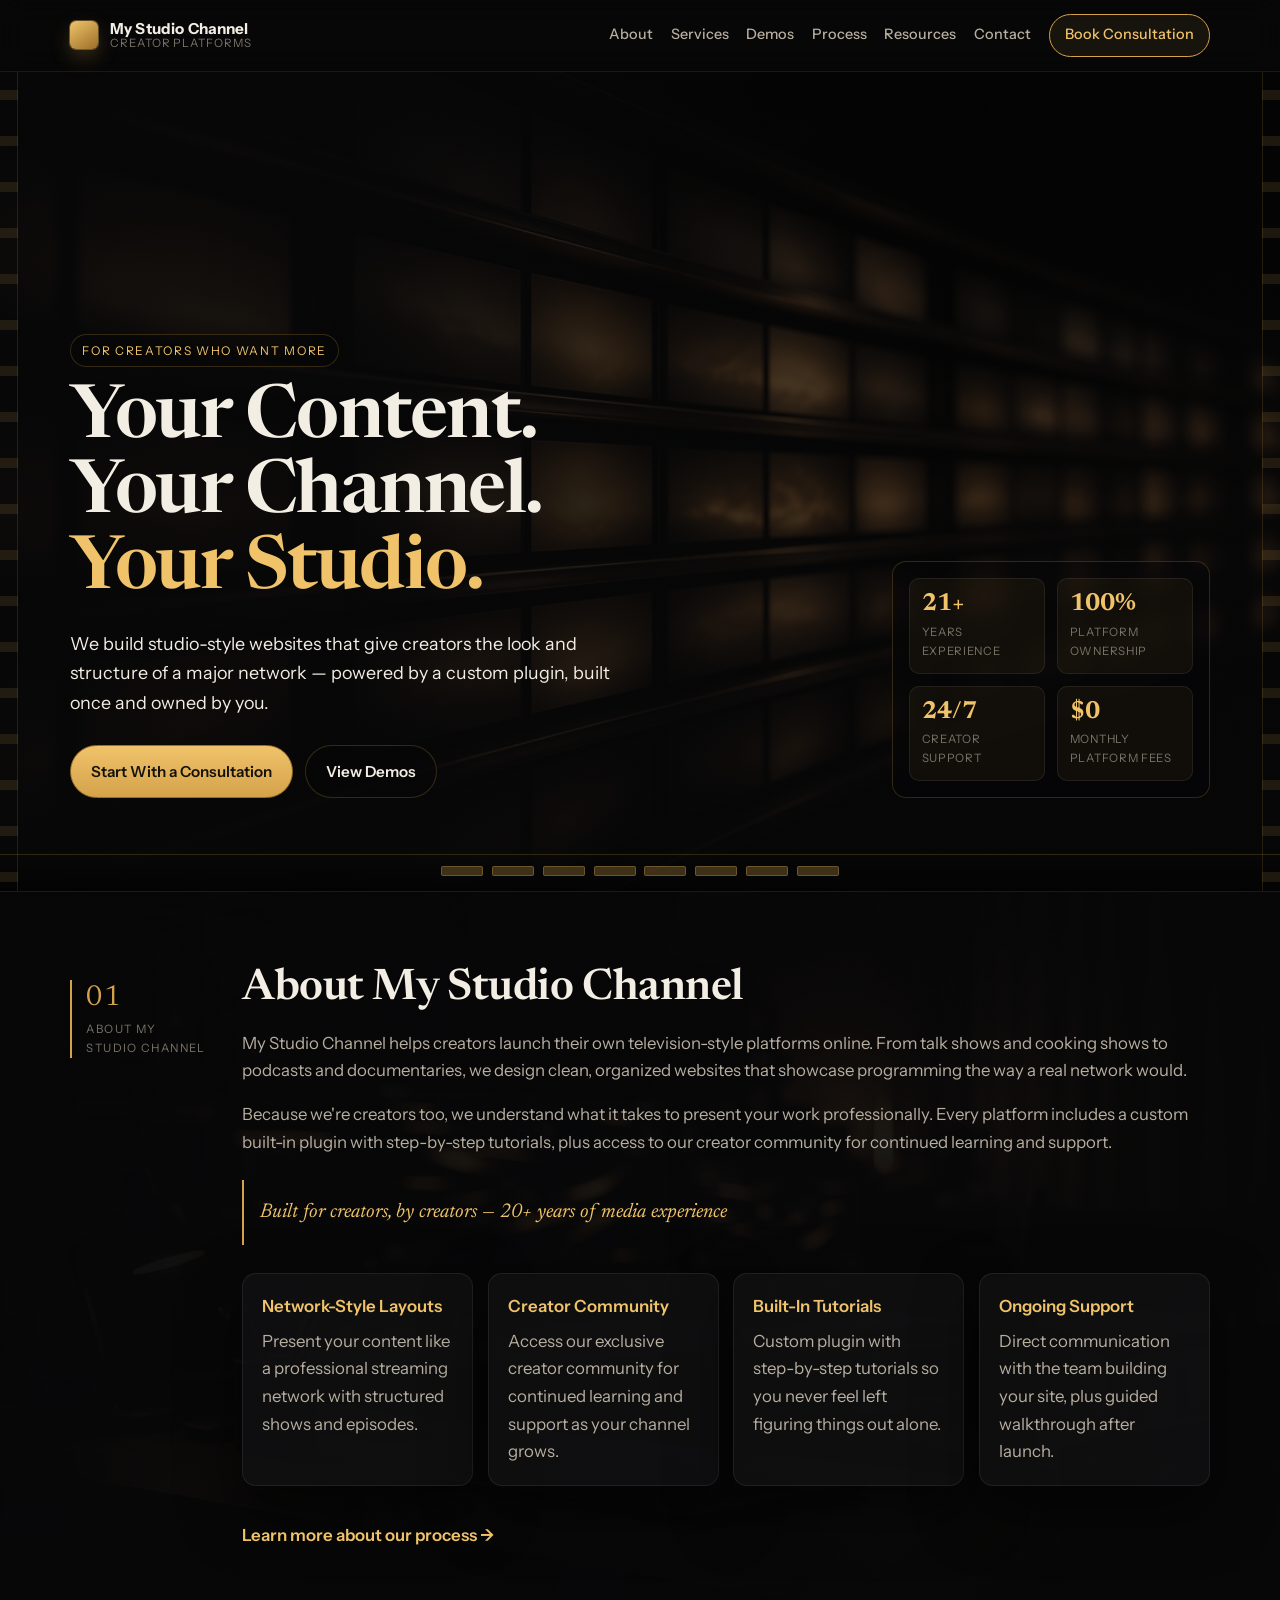
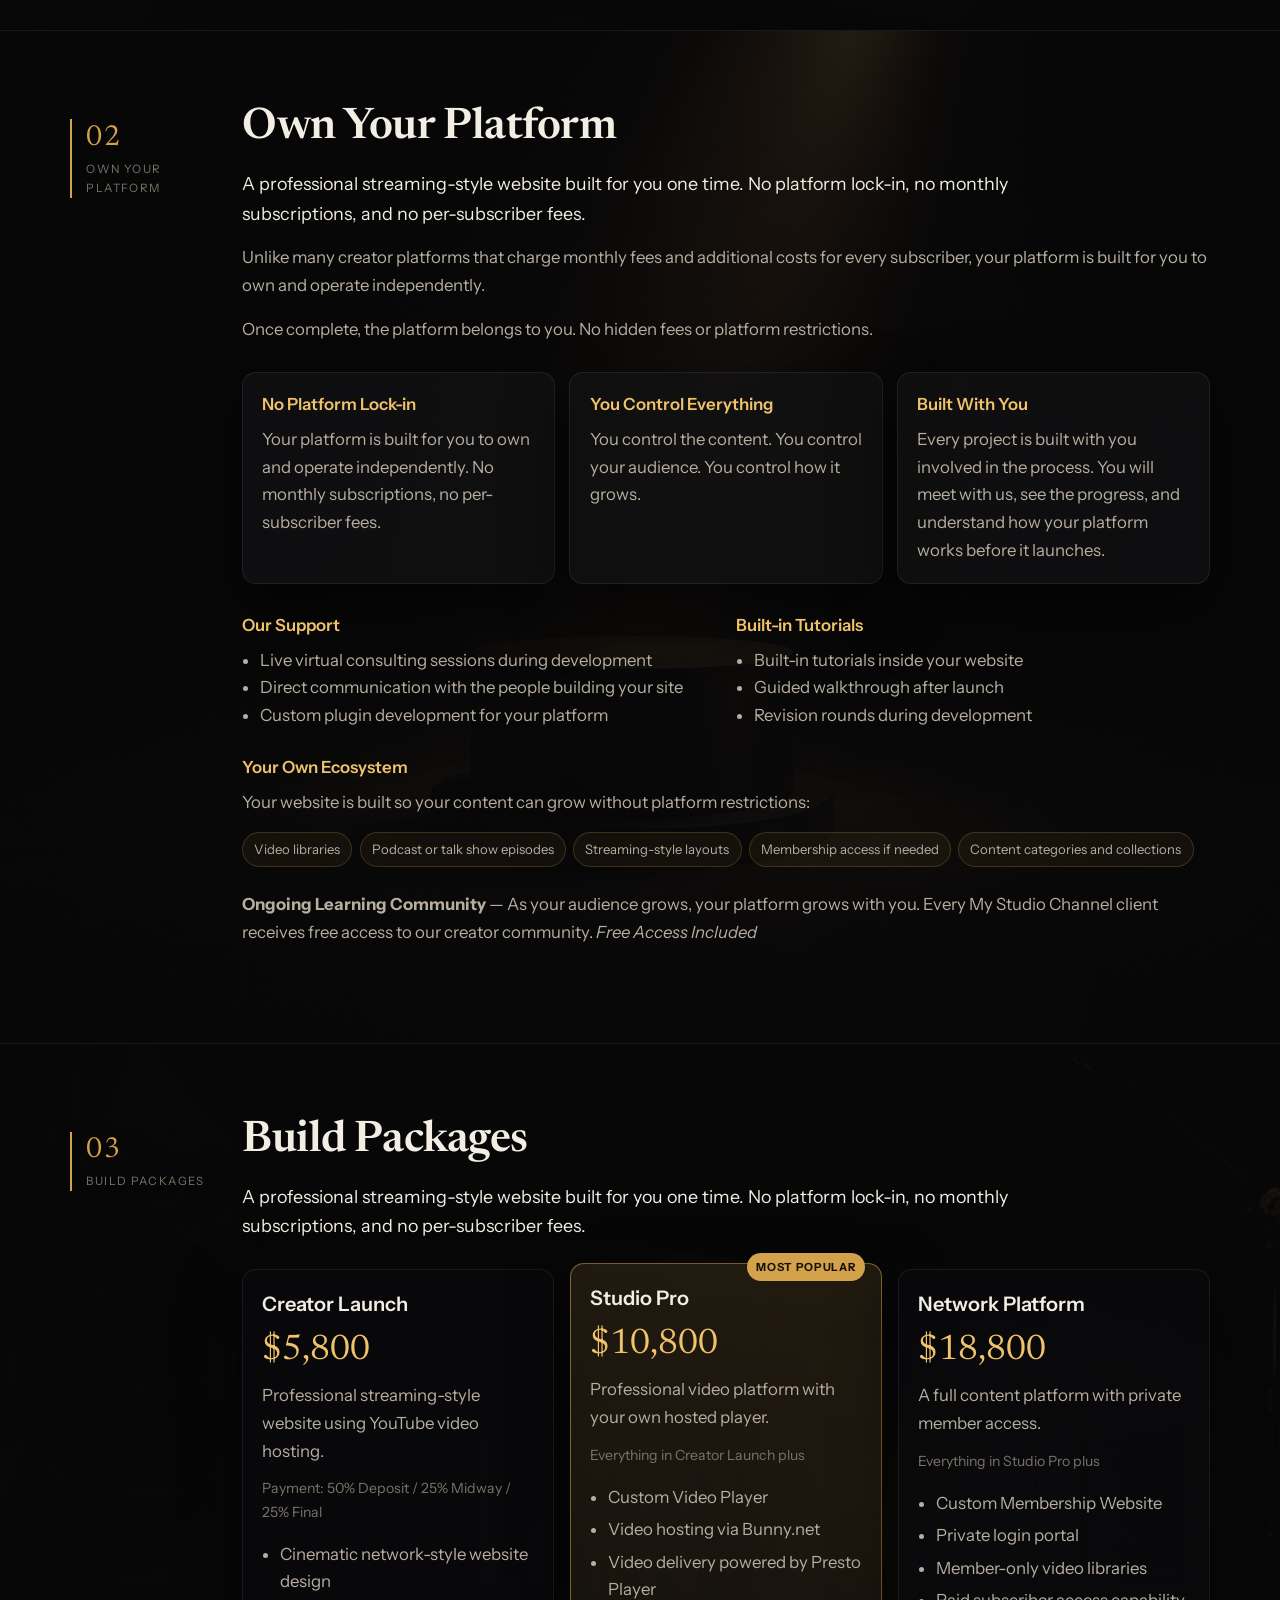
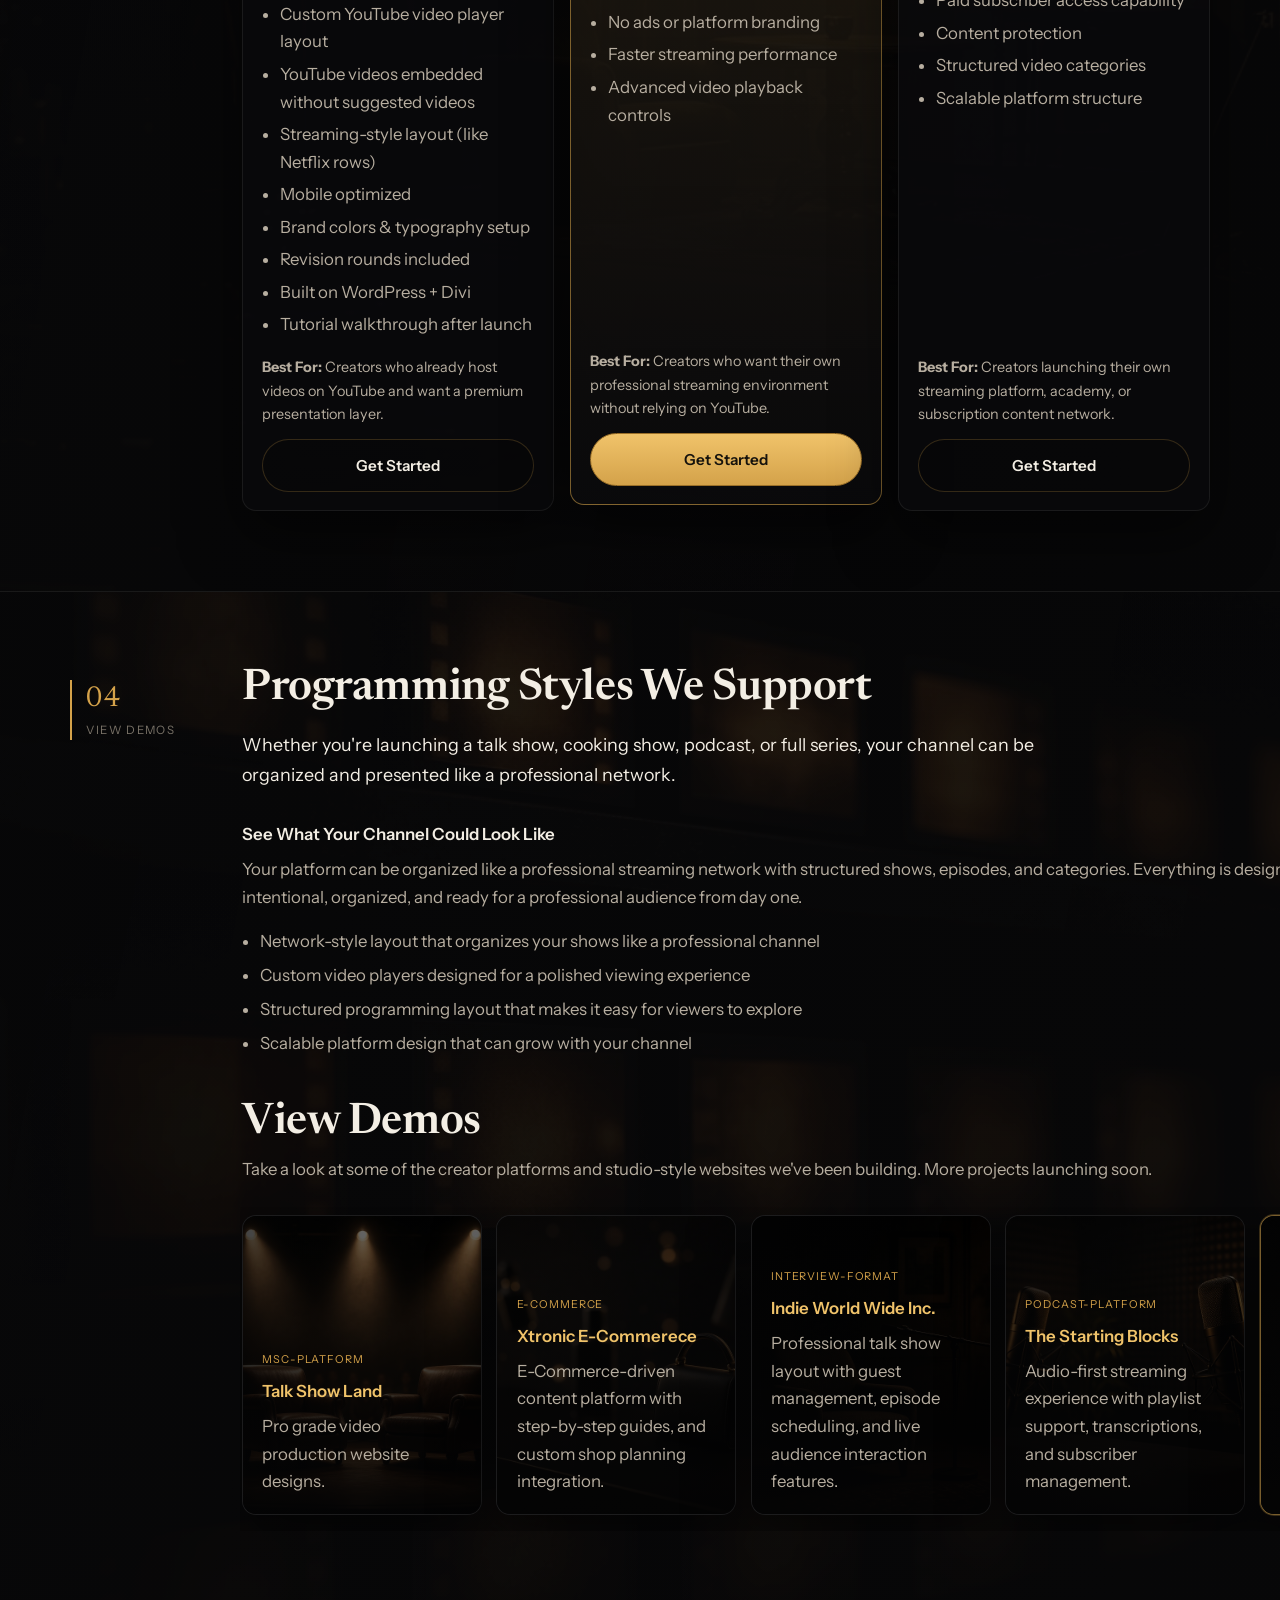
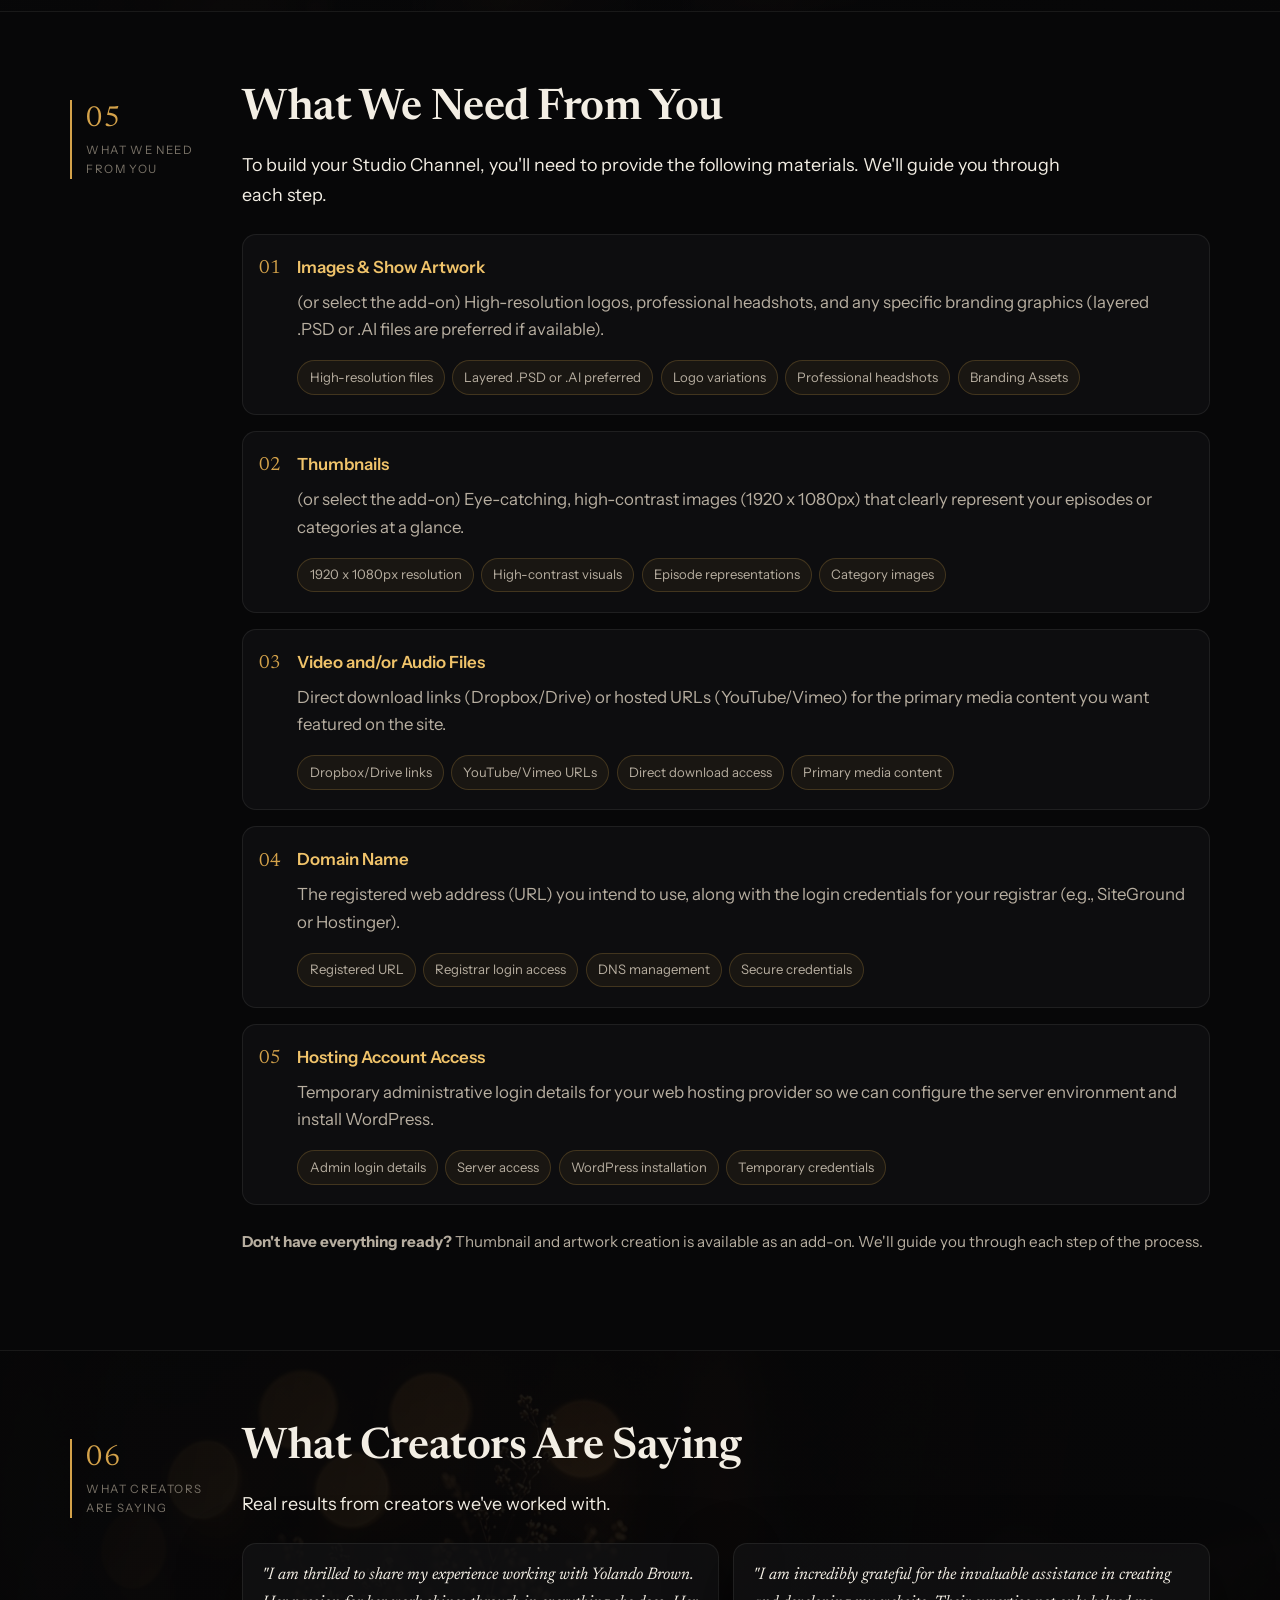
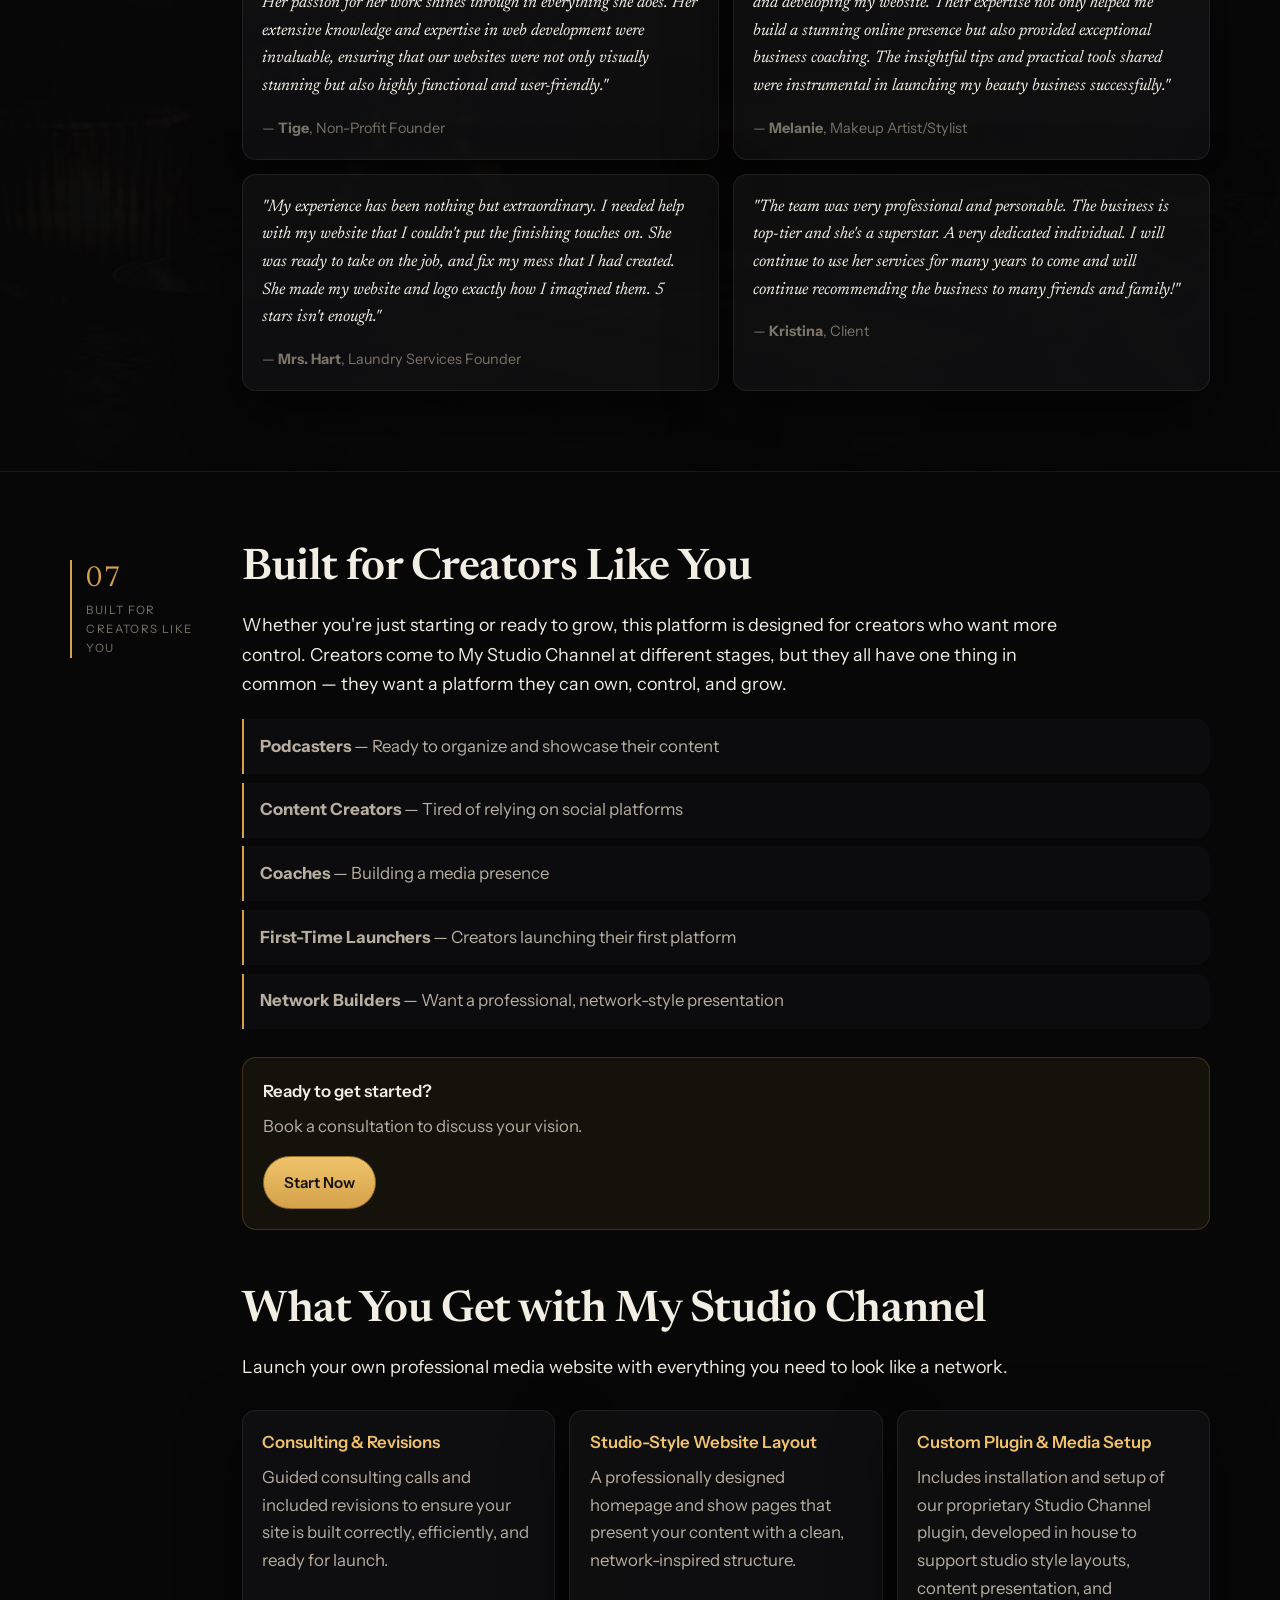
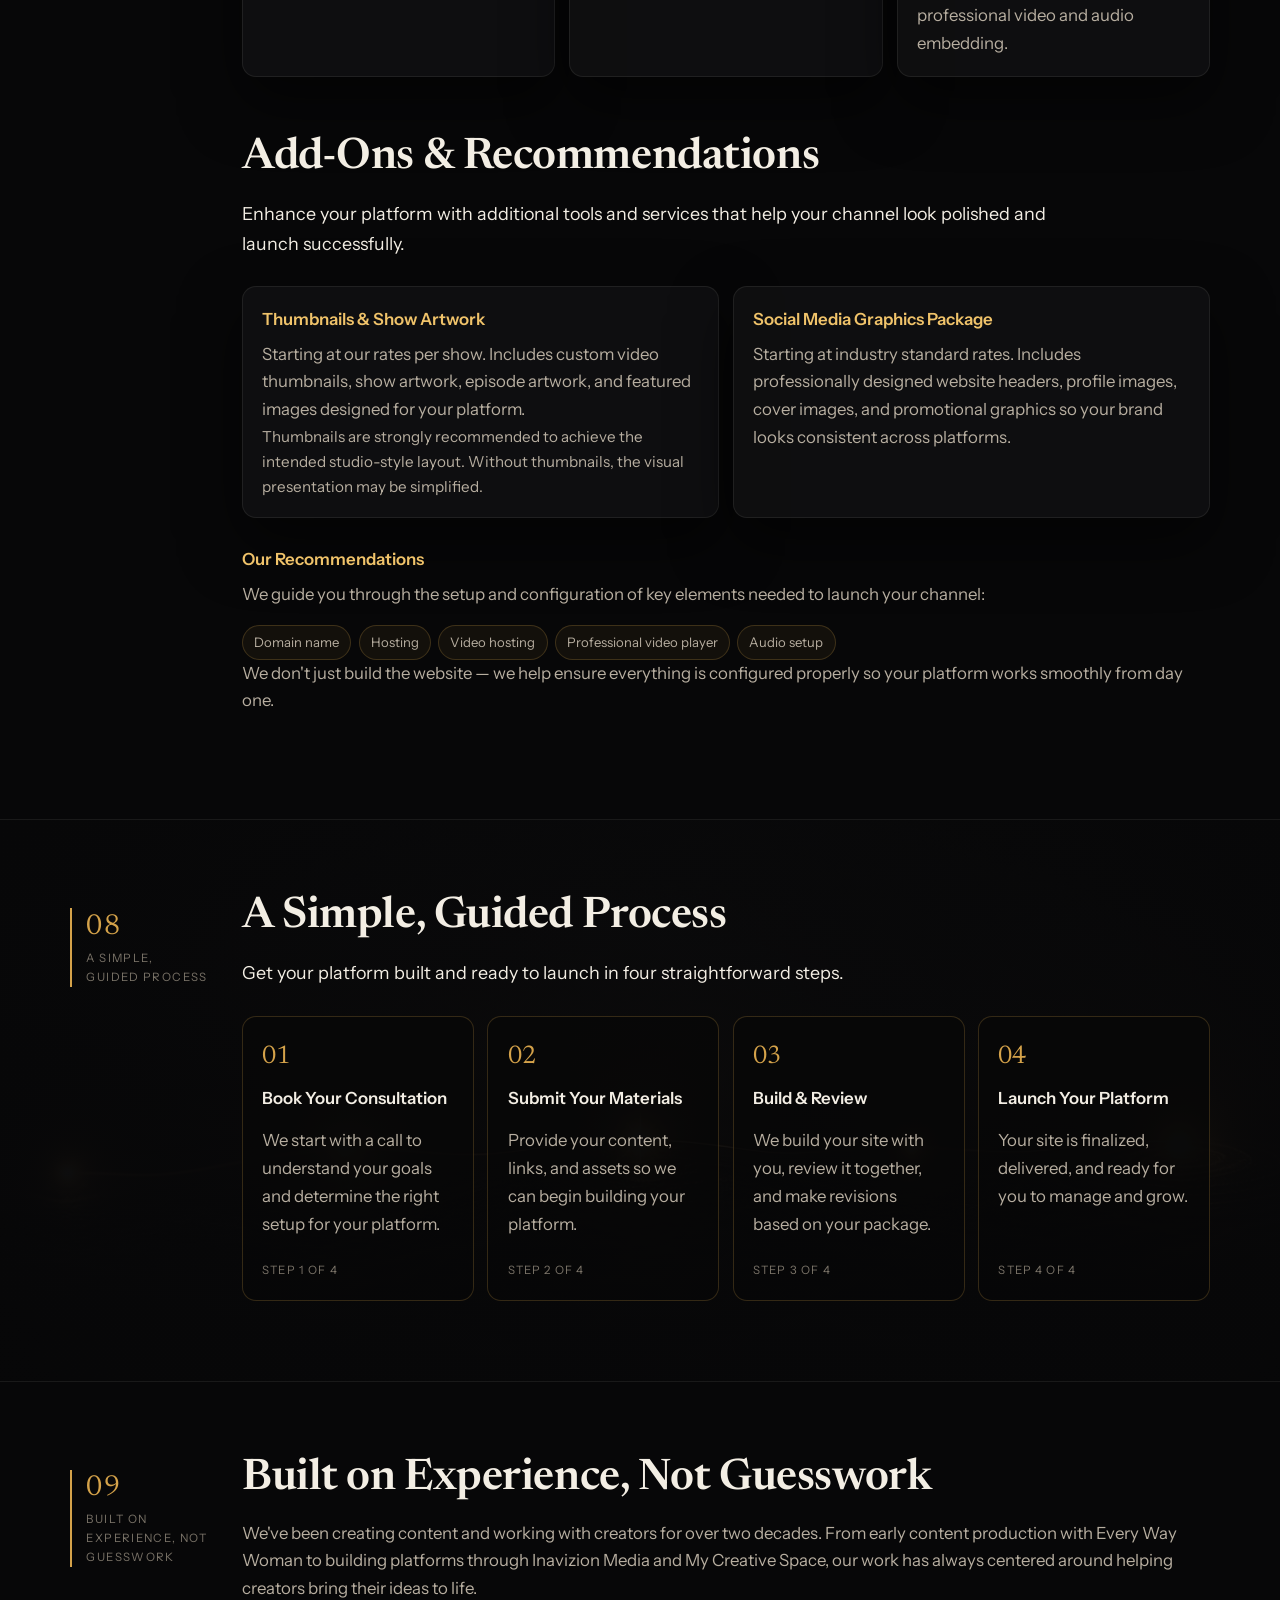
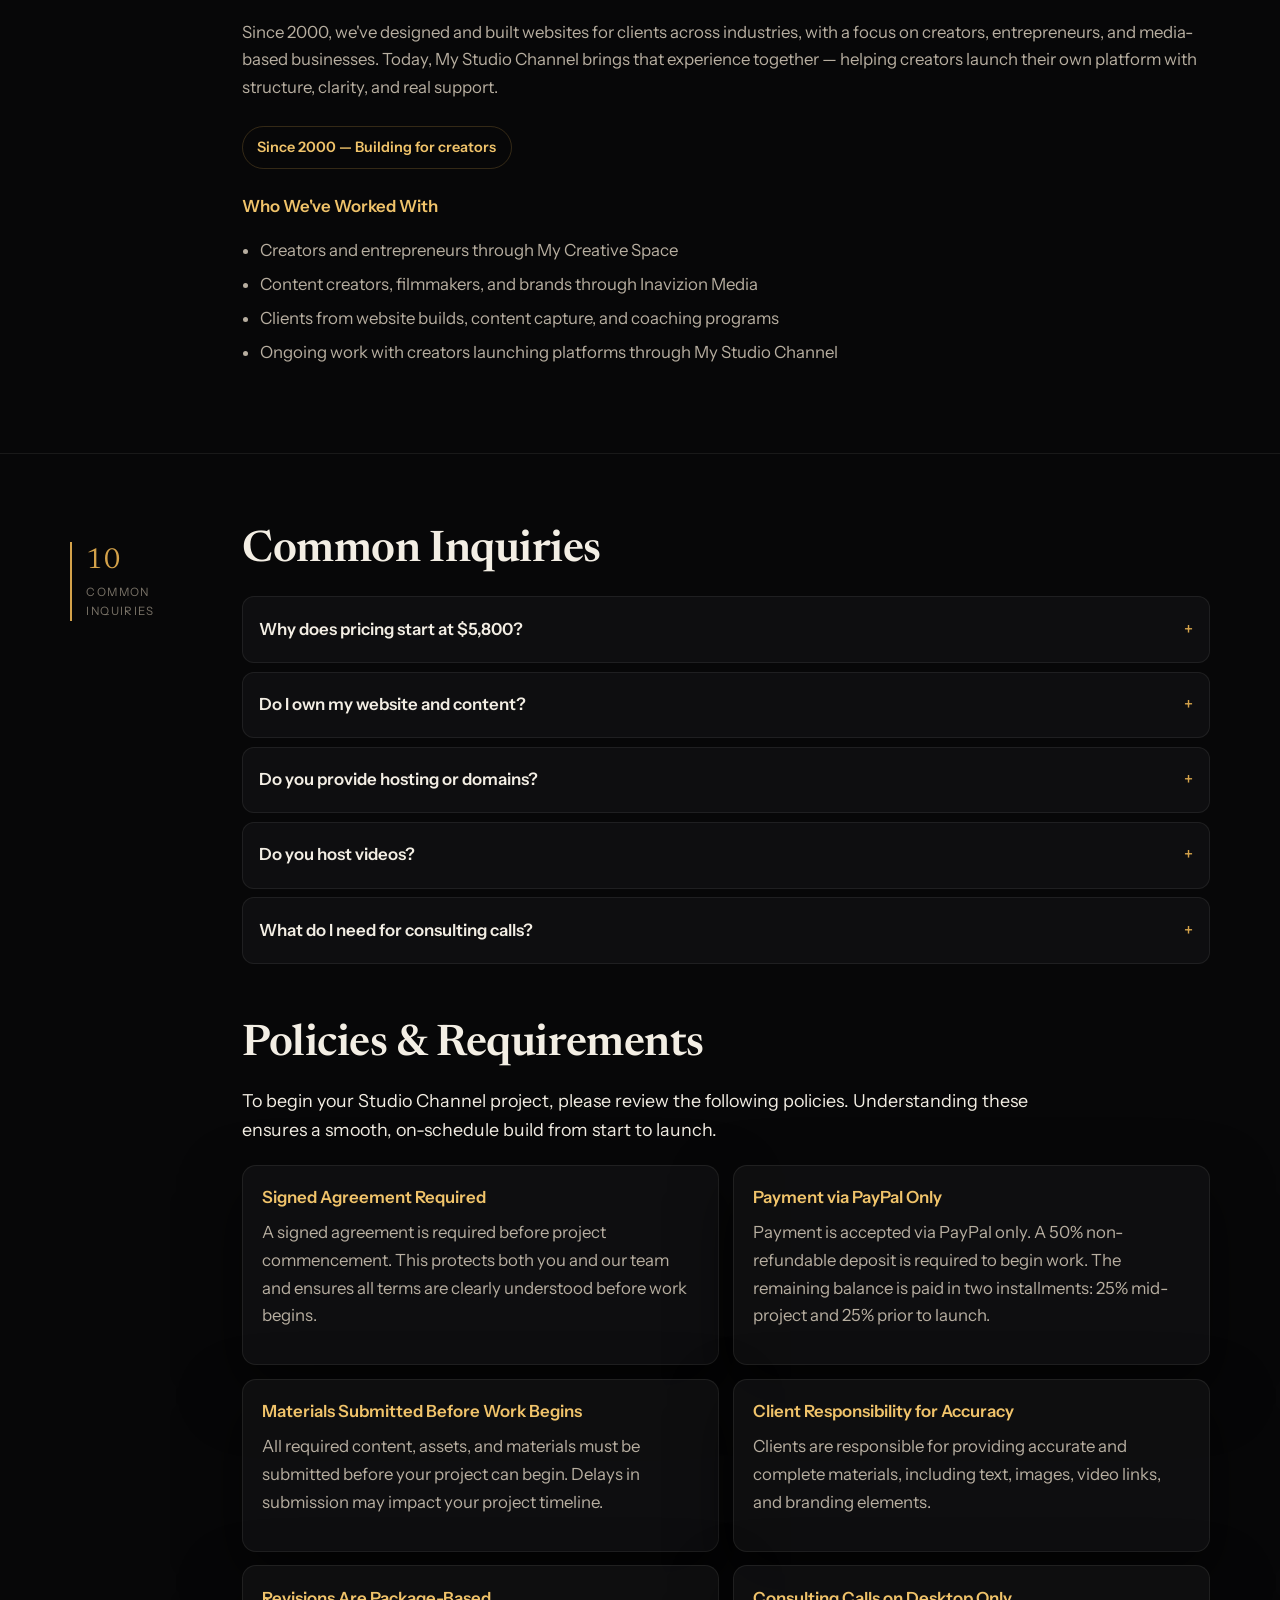
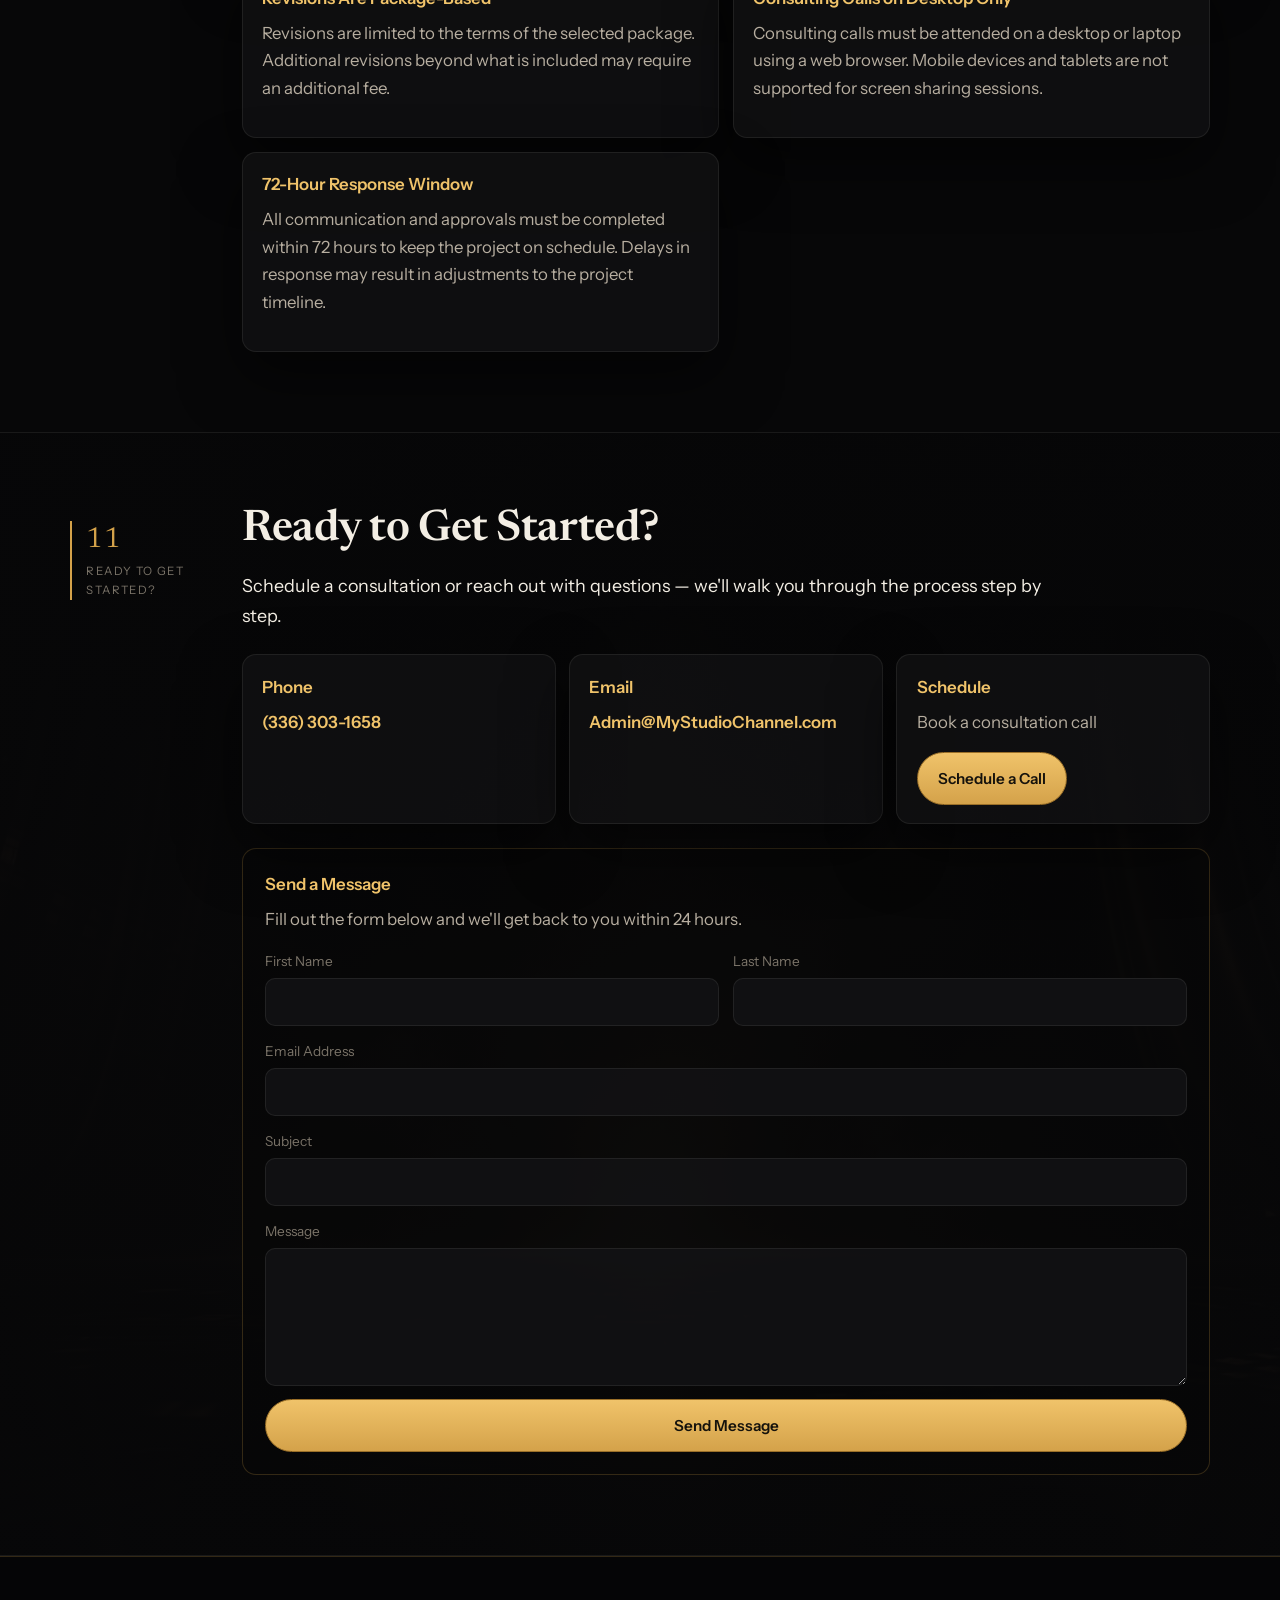
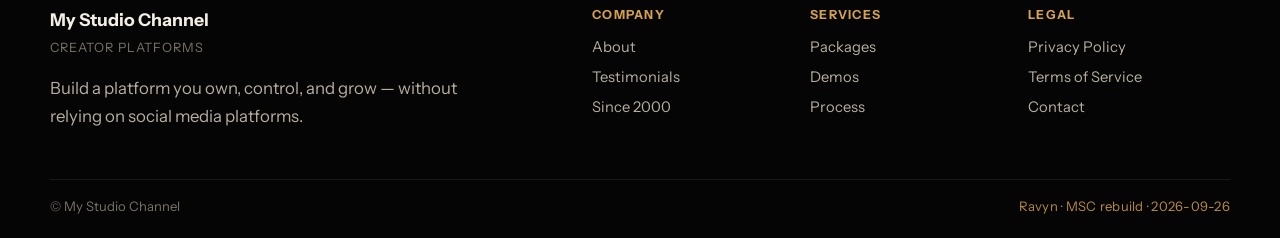
==== commit cf461edb: "images-pass: unique demo card art + section plates Wire absolute-best imagery deck: unique plates on" ====
--- a/index.html
+++ b/index.html
@@ -108,8 +108,10 @@
       </div>
     </section>
 
-    <!-- OWN YOUR PLATFORM — solid band -->
-    <section class="band solid" id="ownership">
+    <!-- OWN YOUR PLATFORM — plated band -->
+    <section class="band ownership" id="ownership" style="--plate: url('assets/img/own-platform.png')">
+      <div class="band-plate" aria-hidden="true"></div>
+      <div class="band-veil band-veil-heavy"></div>
       <div class="chapter">
         <div class="chapter-meta">
           <span class="ch-num">02</span>
@@ -245,8 +247,10 @@
       </div>
     </section>
 
-    <!-- PROGRAMMING STYLES + DEMOS — dual plates in film strip -->
-    <section class="band demos" id="demos">
+    <!-- PROGRAMMING STYLES + DEMOS — shelf plate + unique card art -->
+    <section class="band demos" id="demos" style="--plate: url('assets/img/programming-shelf.png')">
+      <div class="band-plate" aria-hidden="true"></div>
+      <div class="band-veil band-veil-heavy"></div>
       <div class="chapter">
         <div class="chapter-meta">
           <span class="ch-num">04</span>
@@ -270,7 +274,7 @@
           </div>
 
           <div class="demo-strip" role="list">
-            <article class="demo-card demo-card-img" role="listitem" style="--card-img: url('assets/img/demo-talkshow.png')">
+            <article class="demo-card demo-card-img" role="listitem" style="--card-img: url('assets/img/demo-talkshow-land.png')">
               <div class="demo-card-bg" aria-hidden="true"></div>
               <div class="demo-card-body">
                 <span class="demo-tag">msc-platform</span>
@@ -278,22 +282,31 @@
                 <p>Pro grade video production website designs.</p>
               </div>
             </article>
-            <article class="demo-card" role="listitem">
-              <span class="demo-tag">E-Commerce</span>
-              <h3>Xtronic E-Commerece</h3>
-              <p>E-Commerce-driven content platform with step-by-step guides, and custom shop planning integration.</p>
-            </article>
-            <article class="demo-card" role="listitem">
-              <span class="demo-tag">interview-format</span>
-              <h3>Indie World Wide Inc.</h3>
-              <p>Professional talk show layout with guest management, episode scheduling, and live audience interaction features.</p>
-            </article>
-            <article class="demo-card" role="listitem">
-              <span class="demo-tag">podcast-platform</span>
-              <h3>The Starting Blocks</h3>
-              <p>Audio-first streaming experience with playlist support, transcriptions, and subscriber management.</p>
-            </article>
-            <article class="demo-card demo-card-img featured" role="listitem" style="--card-img: url('assets/img/demo-story.png')">
+            <article class="demo-card demo-card-img" role="listitem" style="--card-img: url('assets/img/demo-xtronic.png')">
+              <div class="demo-card-bg" aria-hidden="true"></div>
+              <div class="demo-card-body">
+                <span class="demo-tag">E-Commerce</span>
+                <h3>Xtronic E-Commerece</h3>
+                <p>E-Commerce-driven content platform with step-by-step guides, and custom shop planning integration.</p>
+              </div>
+            </article>
+            <article class="demo-card demo-card-img" role="listitem" style="--card-img: url('assets/img/demo-indie.png')">
+              <div class="demo-card-bg" aria-hidden="true"></div>
+              <div class="demo-card-body">
+                <span class="demo-tag">interview-format</span>
+                <h3>Indie World Wide Inc.</h3>
+                <p>Professional talk show layout with guest management, episode scheduling, and live audience interaction features.</p>
+              </div>
+            </article>
+            <article class="demo-card demo-card-img" role="listitem" style="--card-img: url('assets/img/demo-podcast.png')">
+              <div class="demo-card-bg" aria-hidden="true"></div>
+              <div class="demo-card-body">
+                <span class="demo-tag">podcast-platform</span>
+                <h3>The Starting Blocks</h3>
+                <p>Audio-first streaming experience with playlist support, transcriptions, and subscriber management.</p>
+              </div>
+            </article>
+            <article class="demo-card demo-card-img featured" role="listitem" style="--card-img: url('assets/img/demo-everyway.png')">
               <div class="demo-card-bg" aria-hidden="true"></div>
               <div class="demo-card-body">
                 <span class="demo-tag">realTV-series — Featured Project</span>
--- a/styles.css
+++ b/styles.css
@@ -400,17 +400,37 @@
   position: relative;
   overflow: hidden;
 }
-.demo-card-img { min-height: 280px; color: var(--ink); }
+.demo-card-img {
+  min-height: 300px;
+  color: var(--ink);
+  background: #0a0a0c;
+  padding: 0;
+}
 .demo-card-bg {
   position: absolute; inset: 0;
   background-image: var(--card-img);
   background-size: cover;
   background-position: center;
-  filter: saturate(0.9) brightness(0.55);
+  filter: saturate(0.95) brightness(0.52);
   z-index: 0;
 }
-.demo-card-body { position: relative; z-index: 1; }
-.demo-card.featured { border-color: rgba(212,162,74,0.5); }
+.demo-card-bg::after {
+  content: "";
+  position: absolute; inset: 0;
+  background:
+    linear-gradient(180deg, rgba(7,7,8,0.2) 0%, rgba(7,7,8,0.45) 40%, rgba(7,7,8,0.92) 100%),
+    linear-gradient(90deg, rgba(7,7,8,0.35), transparent 55%);
+}
+.demo-card-body {
+  position: relative;
+  z-index: 1;
+  padding: 1.15rem 1.2rem;
+  margin-top: auto;
+}
+.demo-card.featured {
+  border-color: rgba(212,162,74,0.55);
+  box-shadow: 0 0 0 1px rgba(212,162,74,0.25), var(--shadow);
+}
 .demo-tag {
   display: inline-block;
   margin-bottom: 0.55rem;
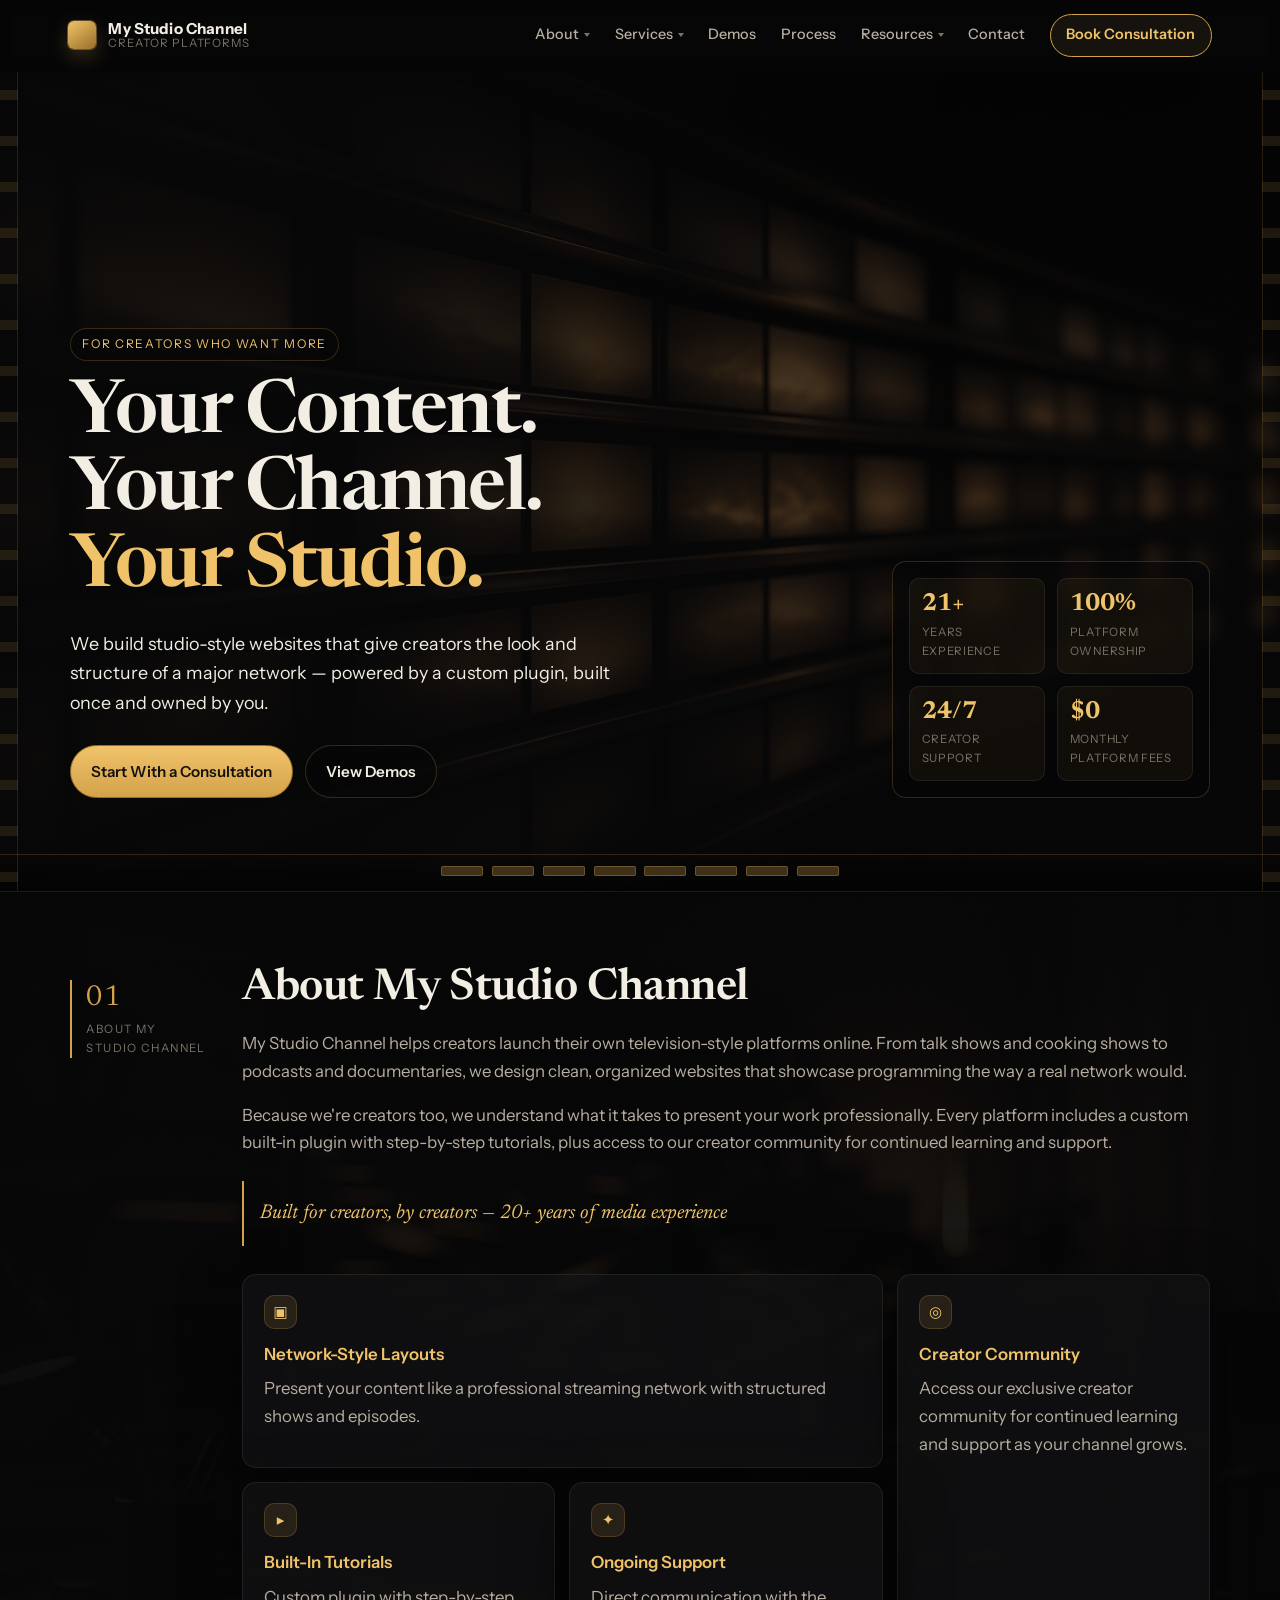
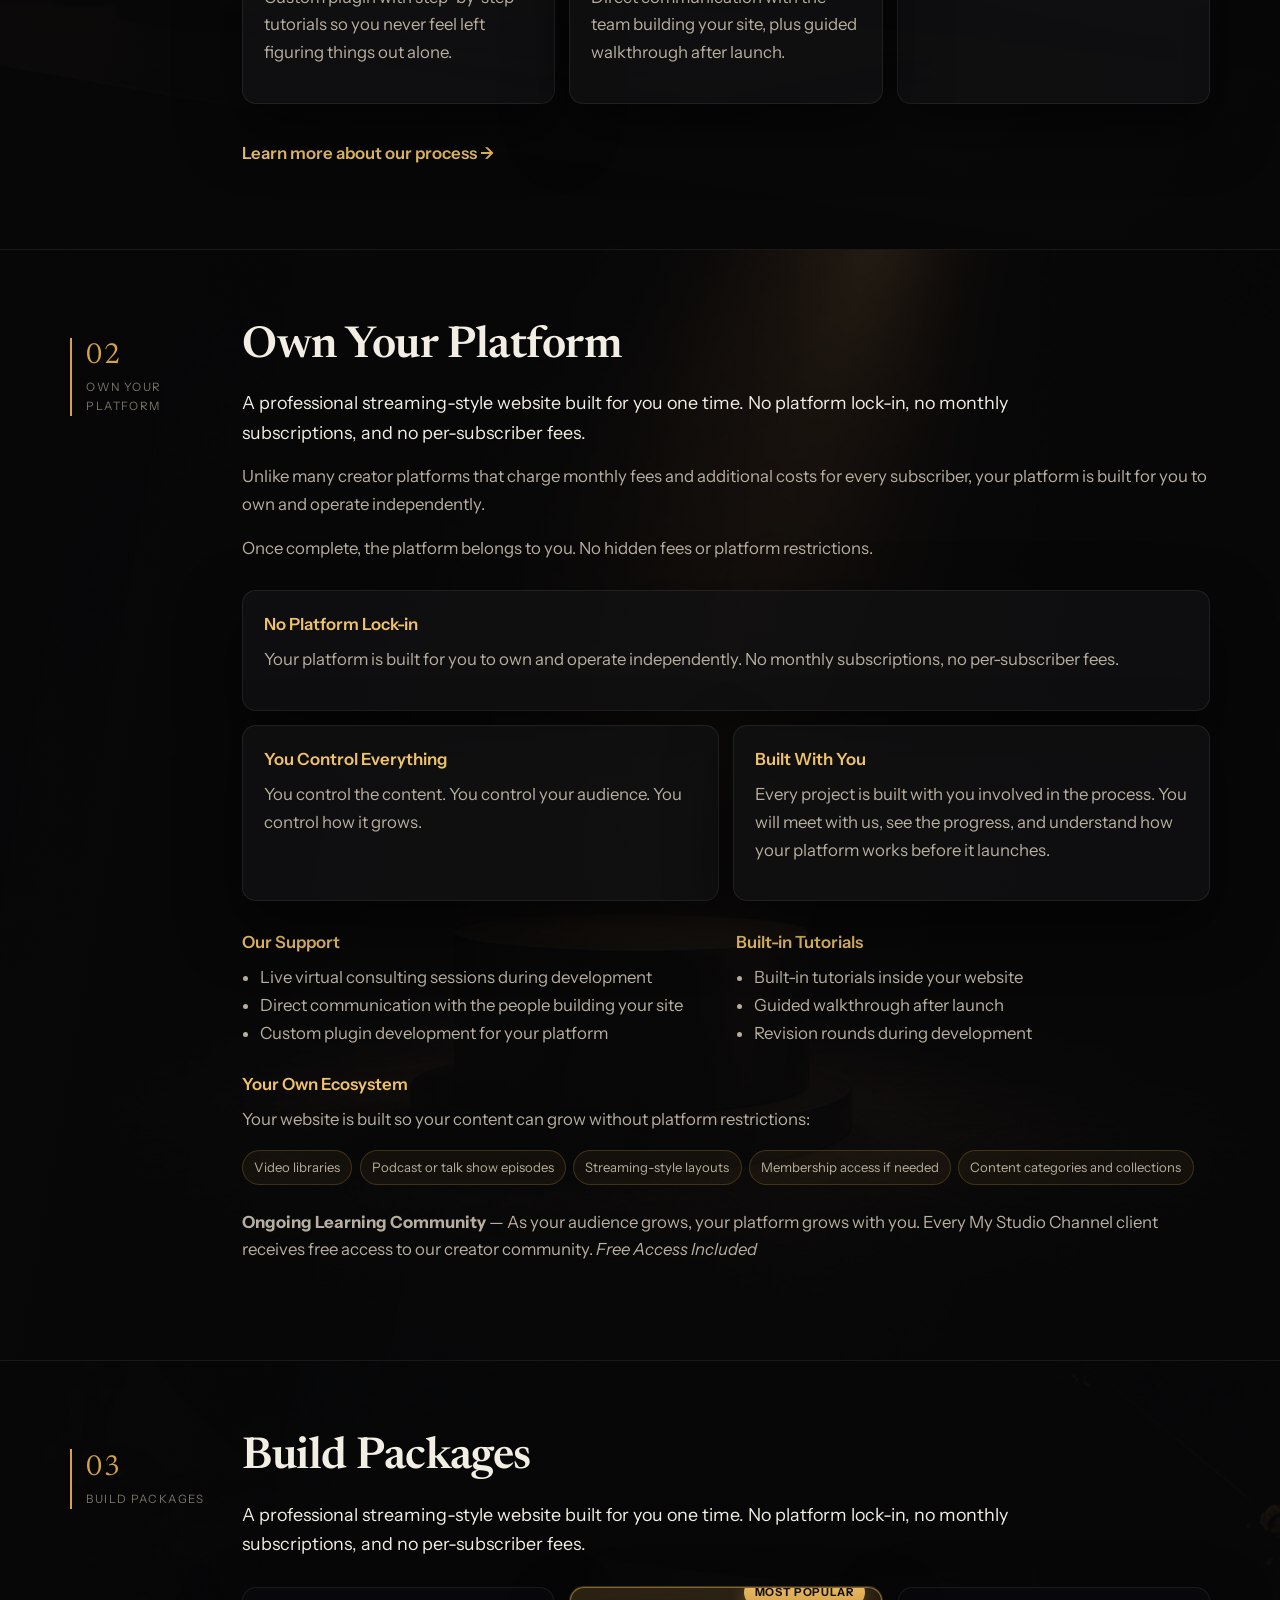
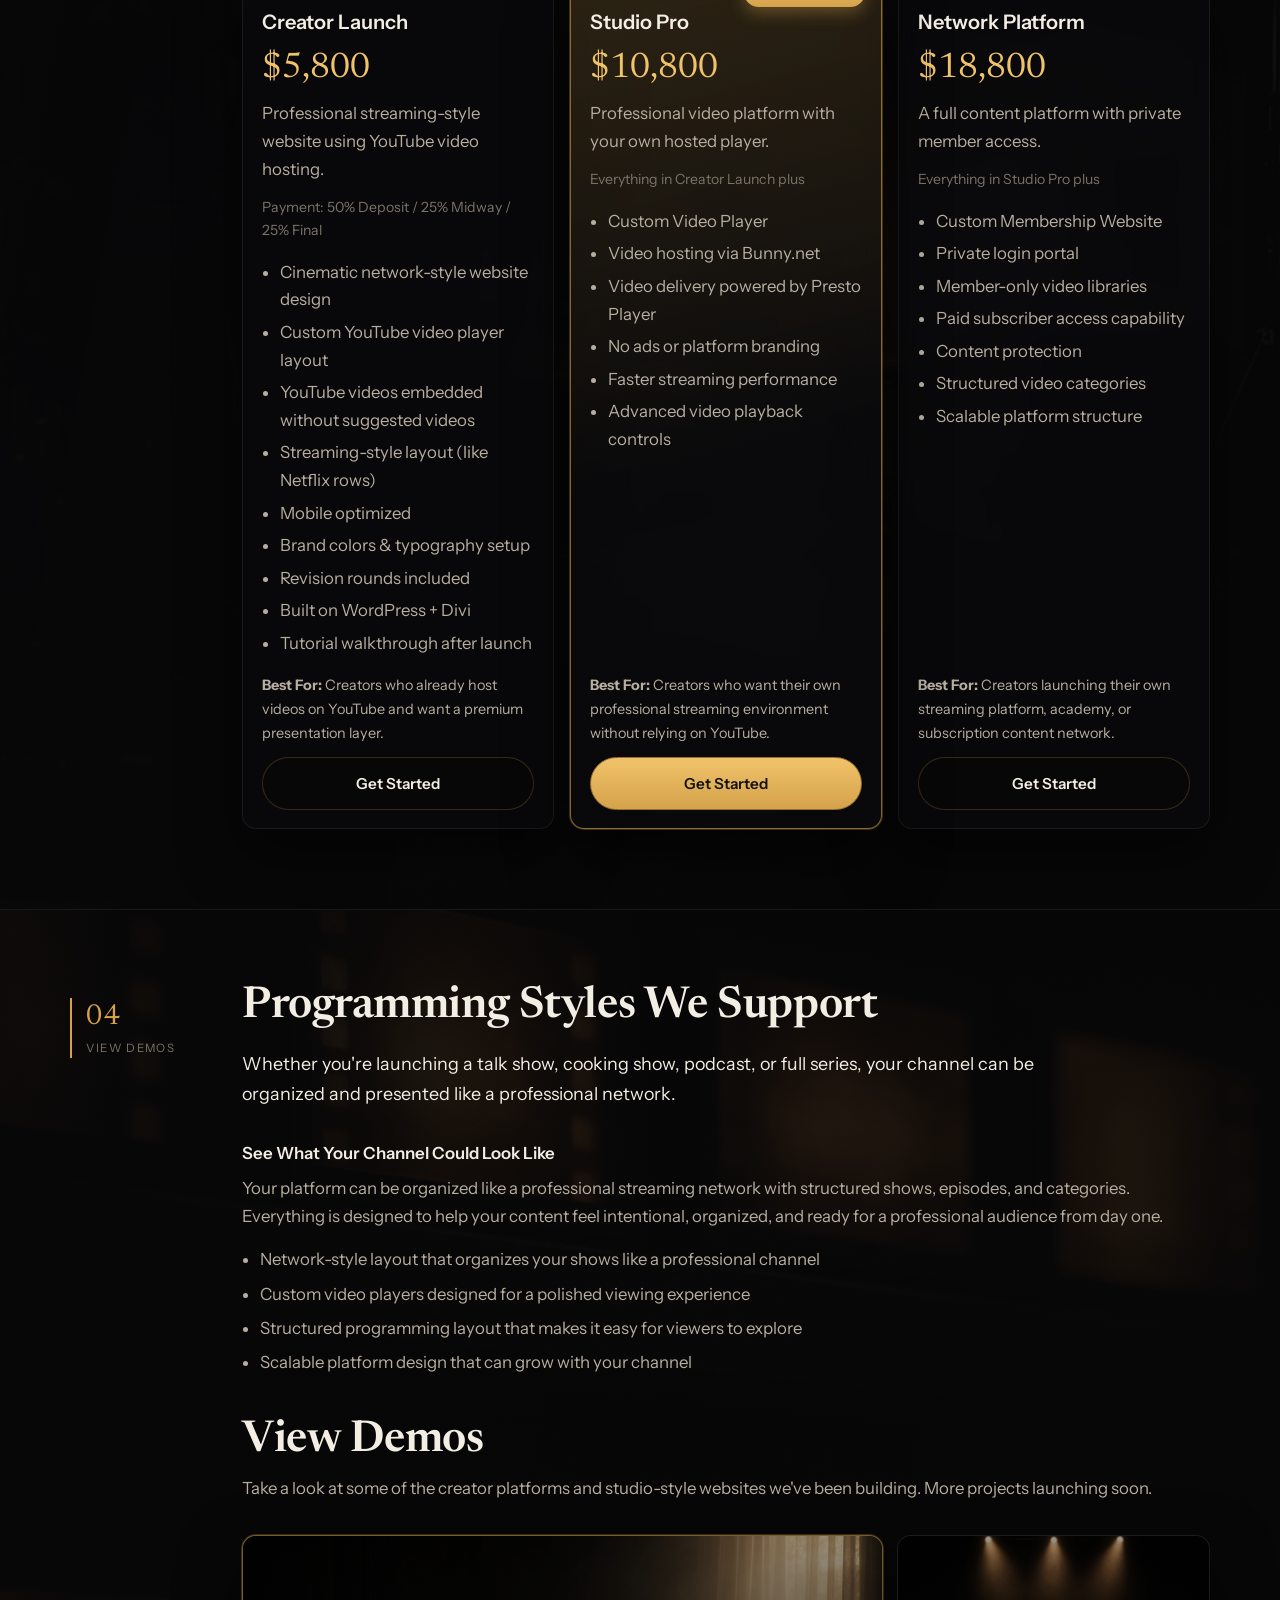
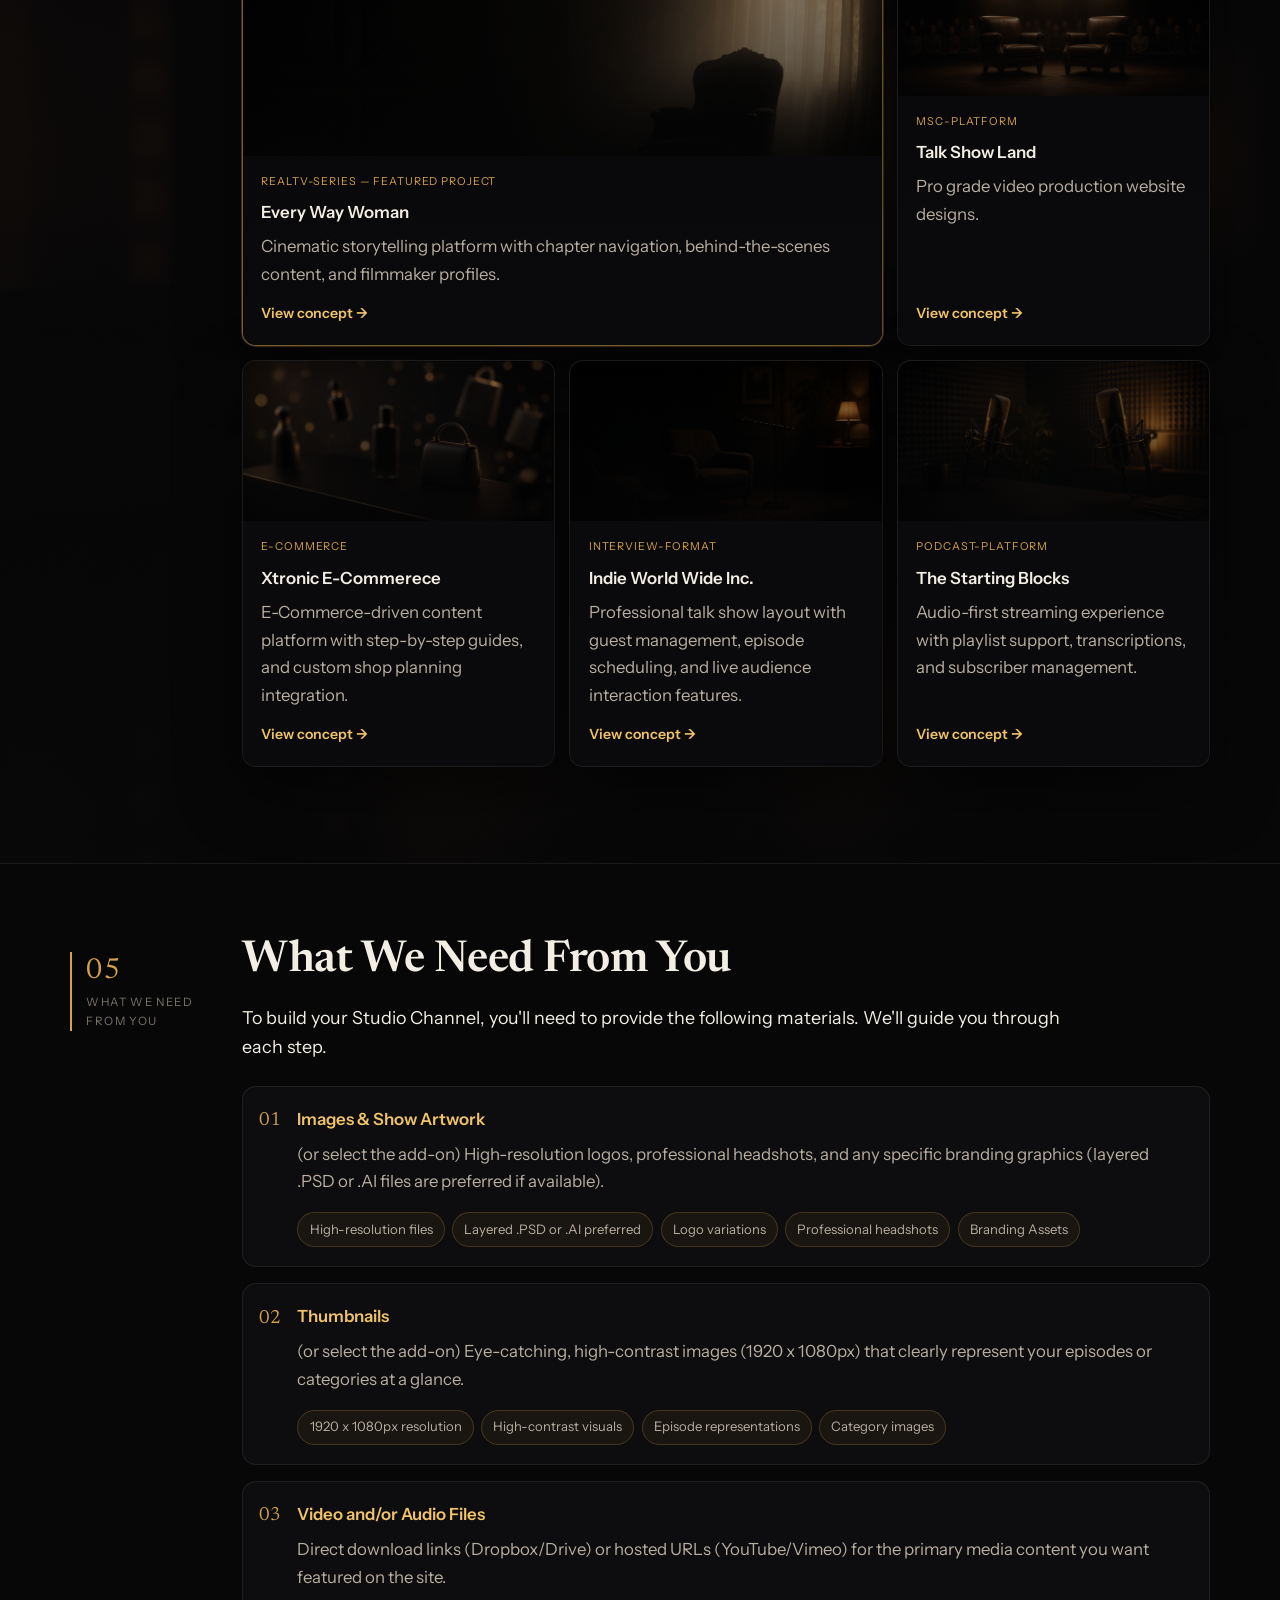
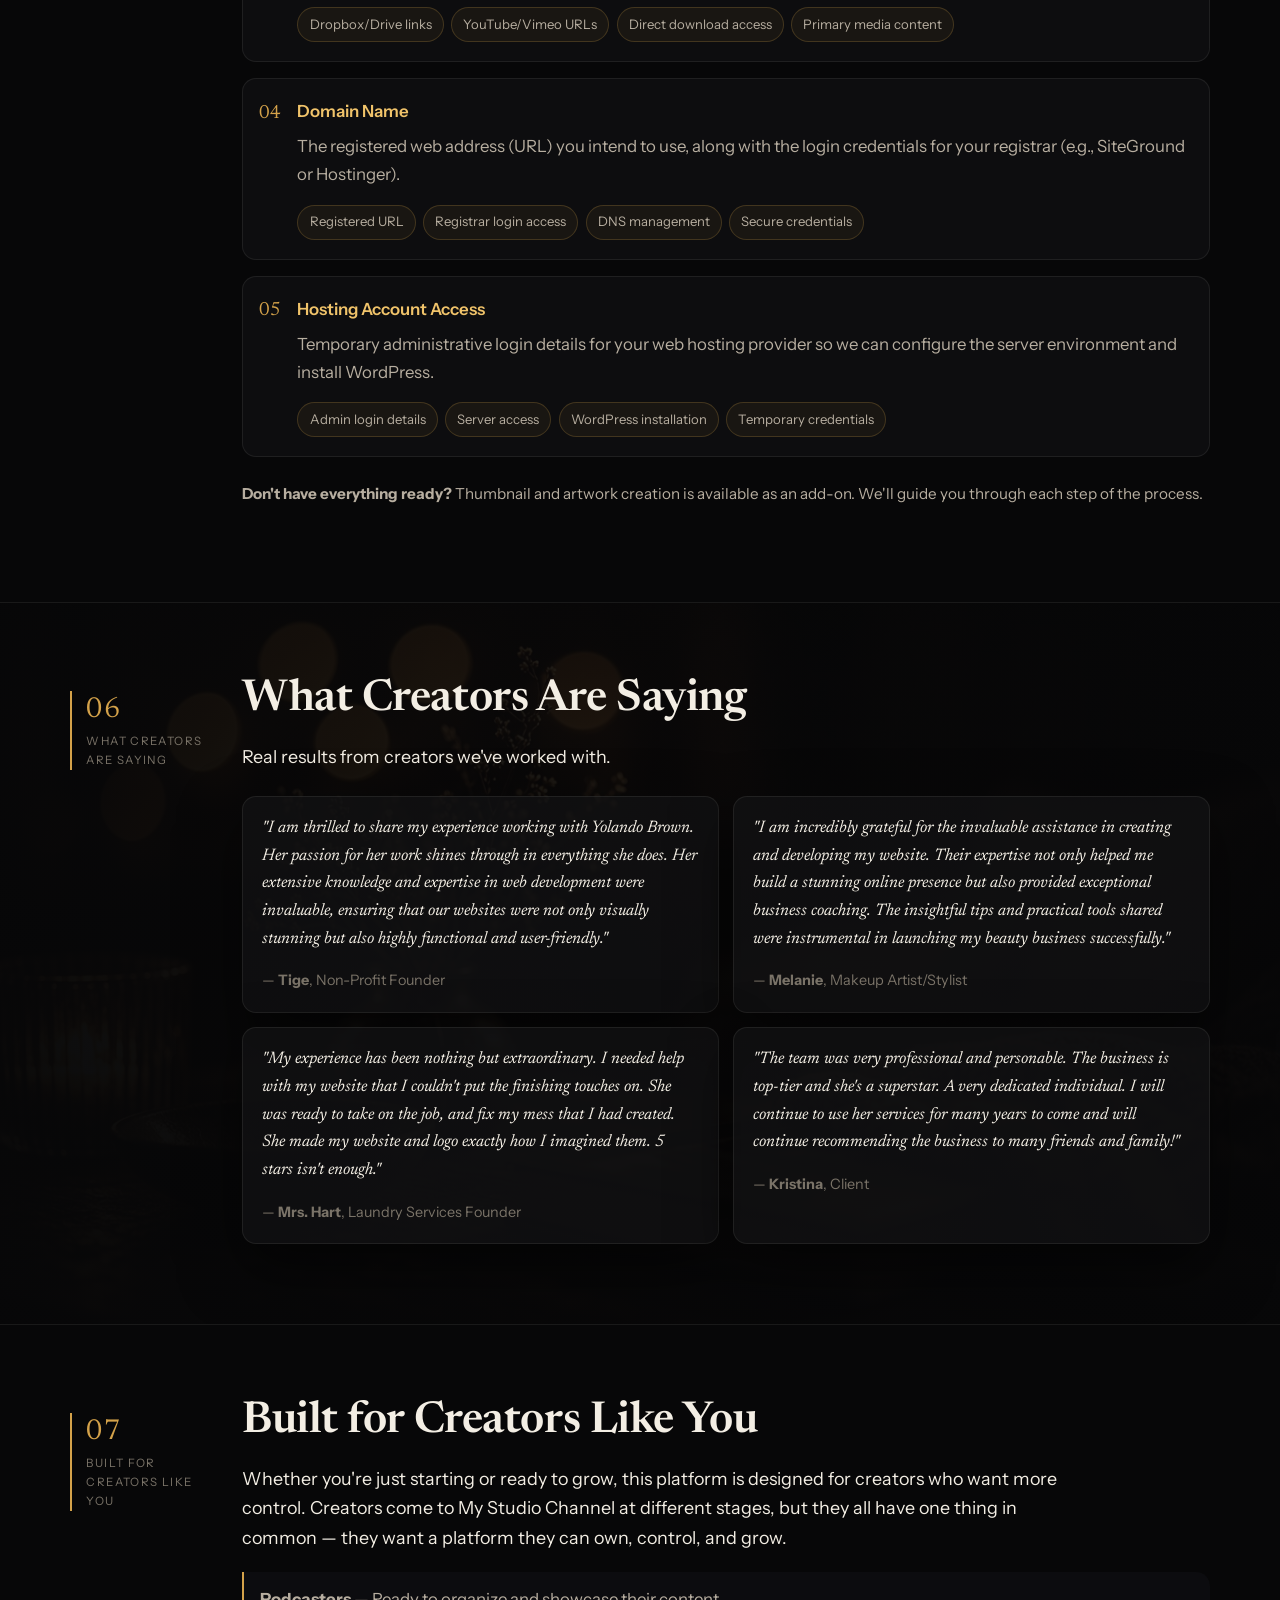
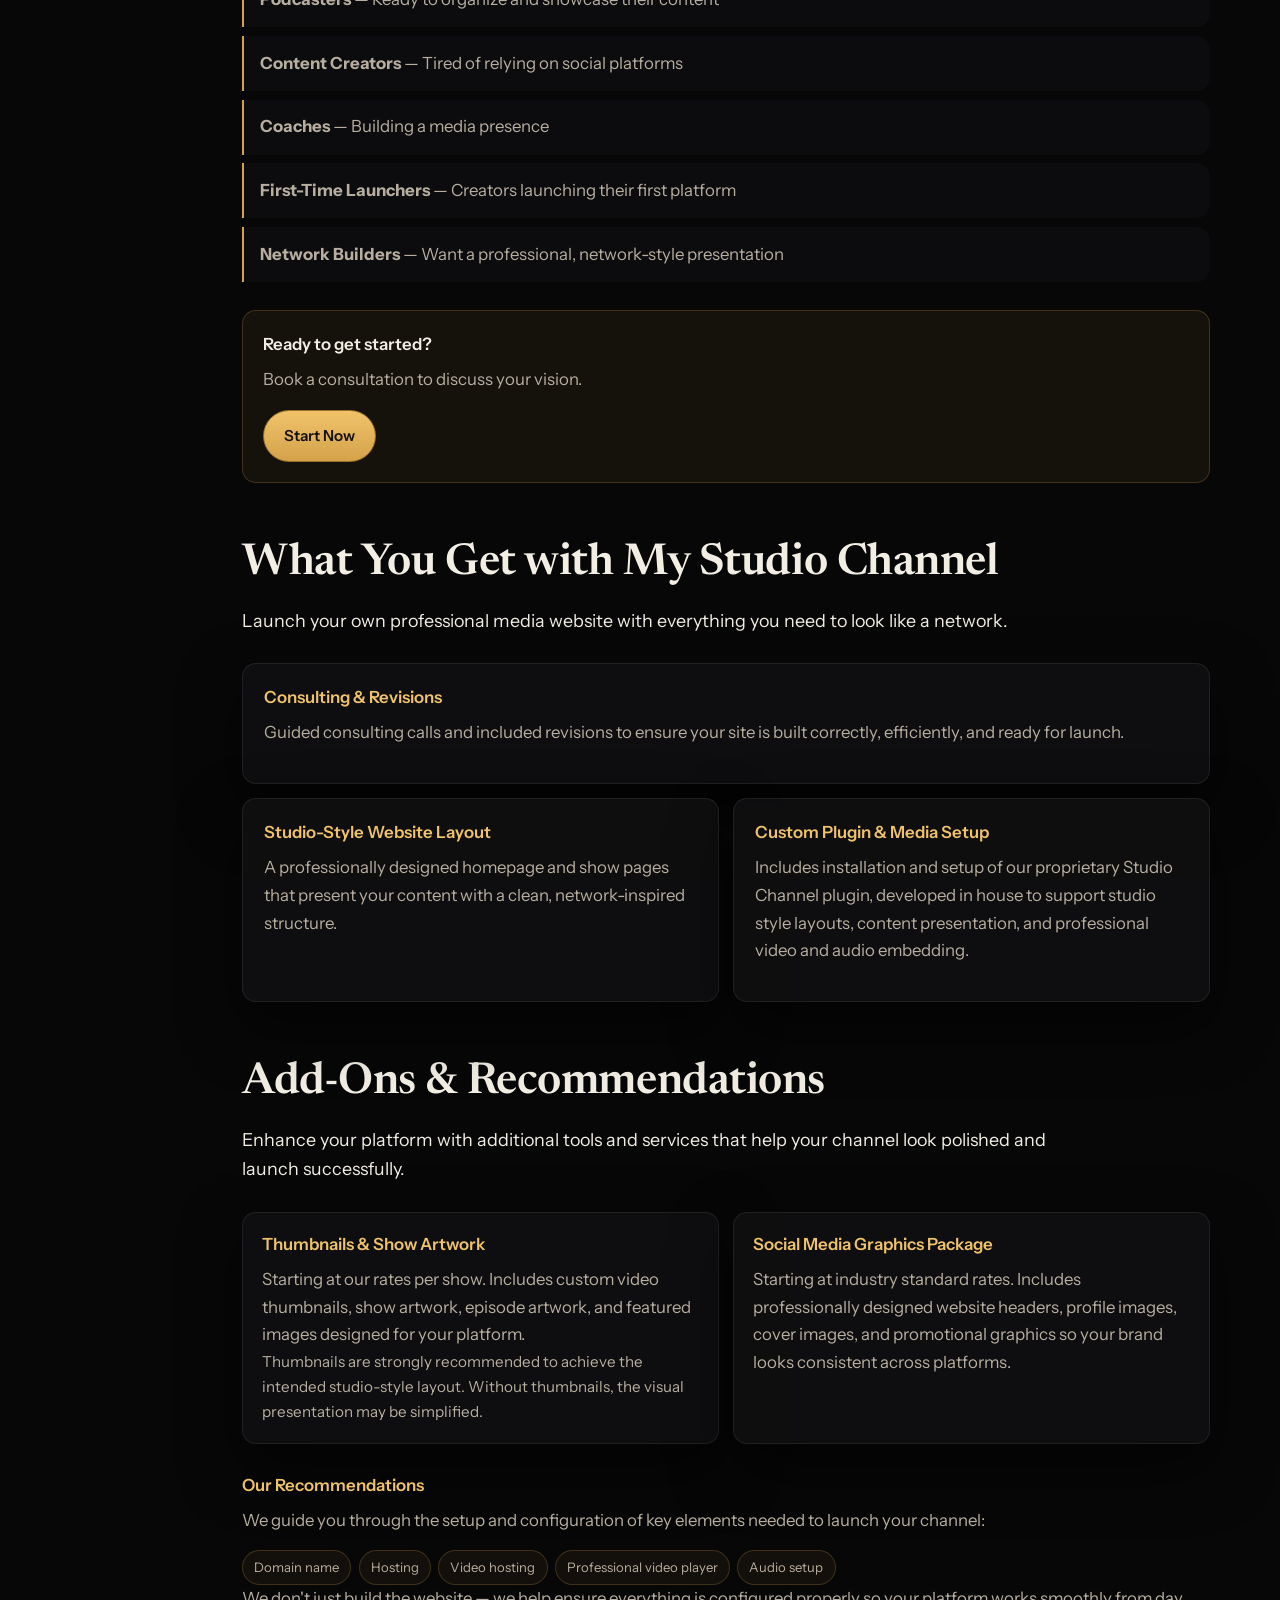
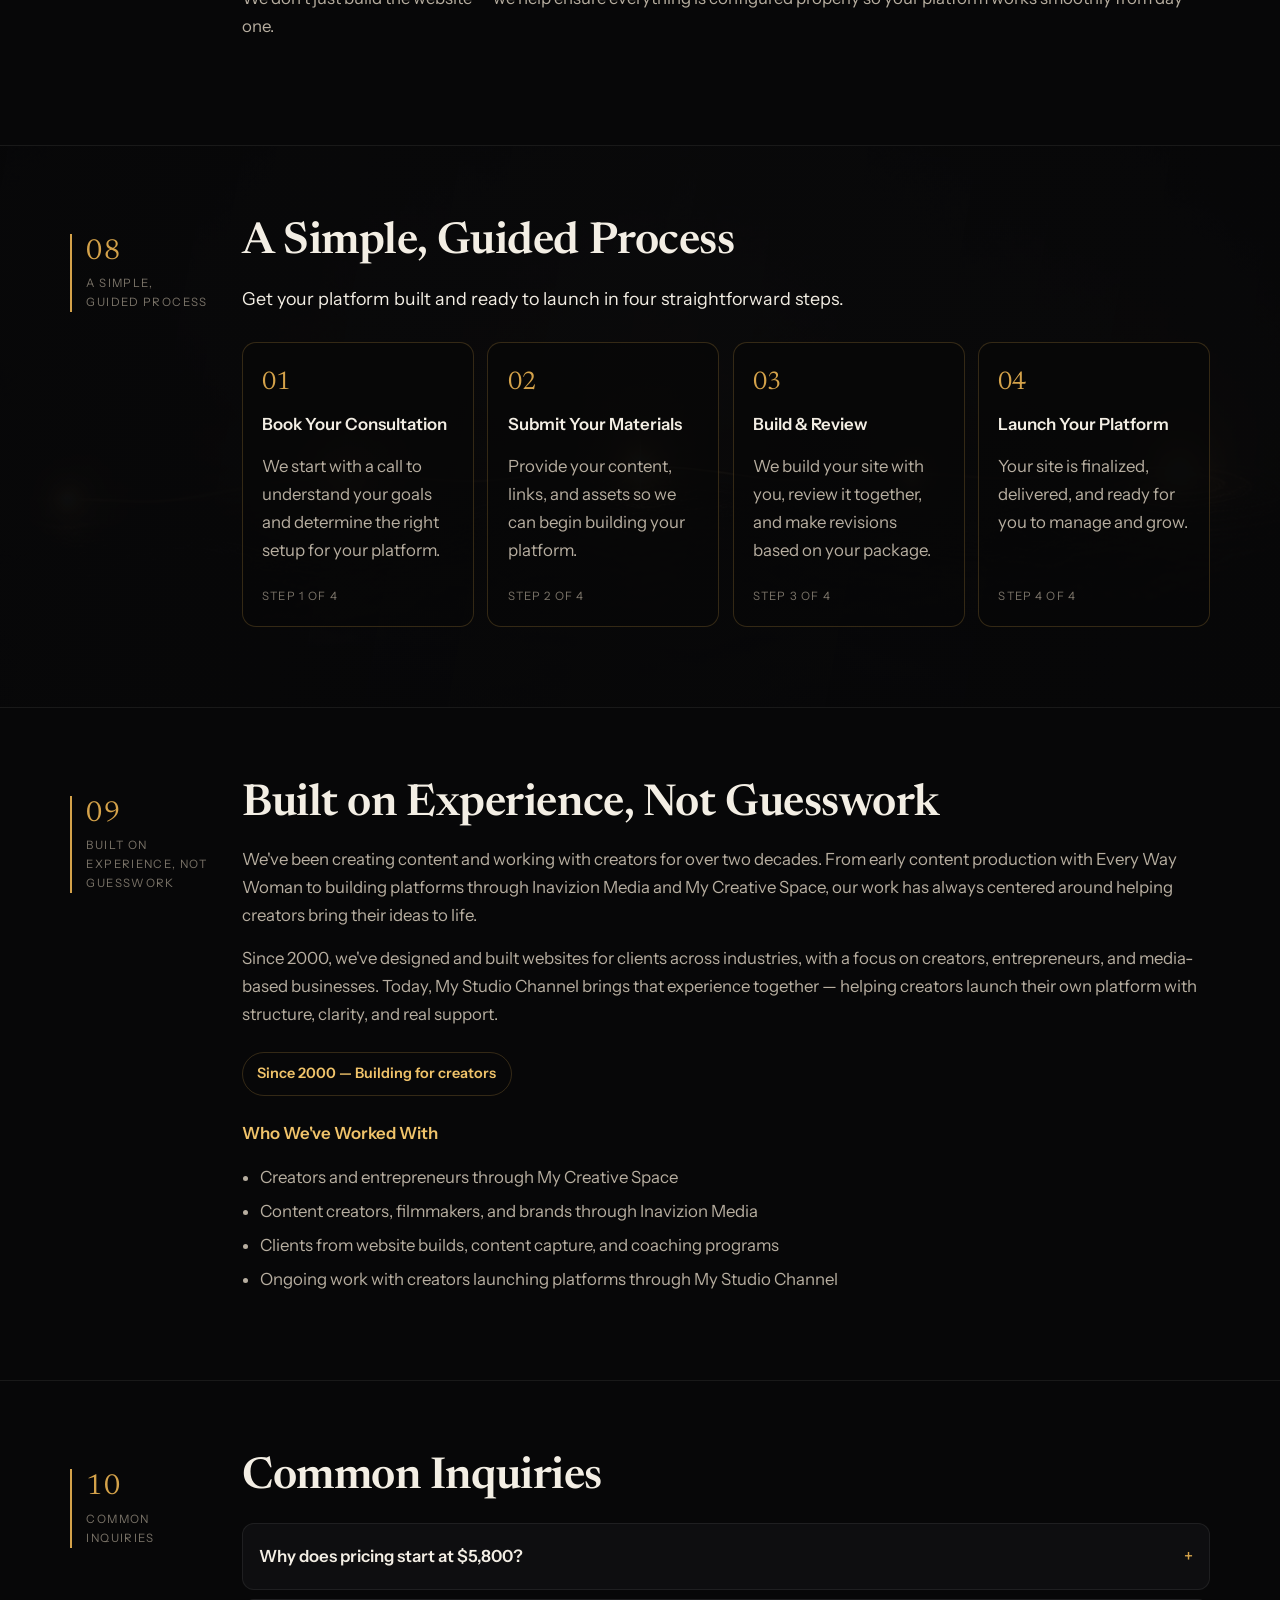
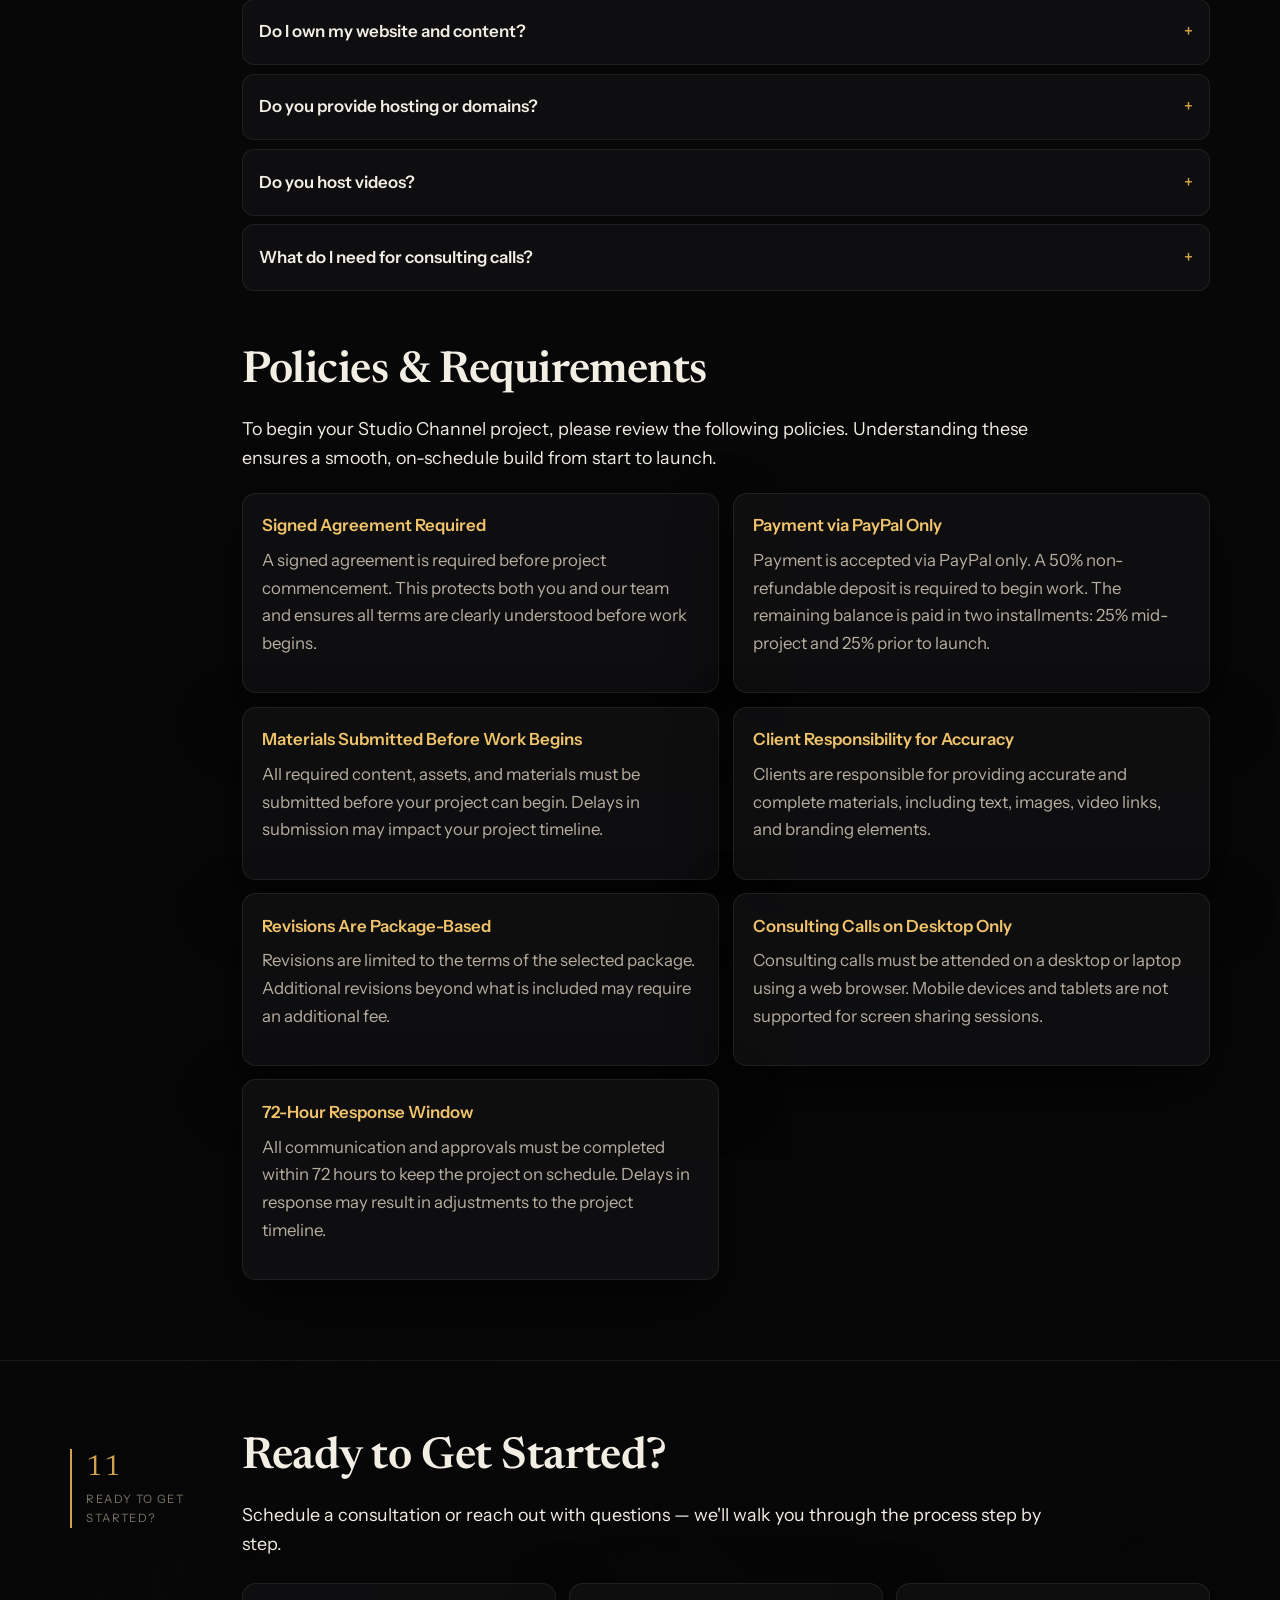
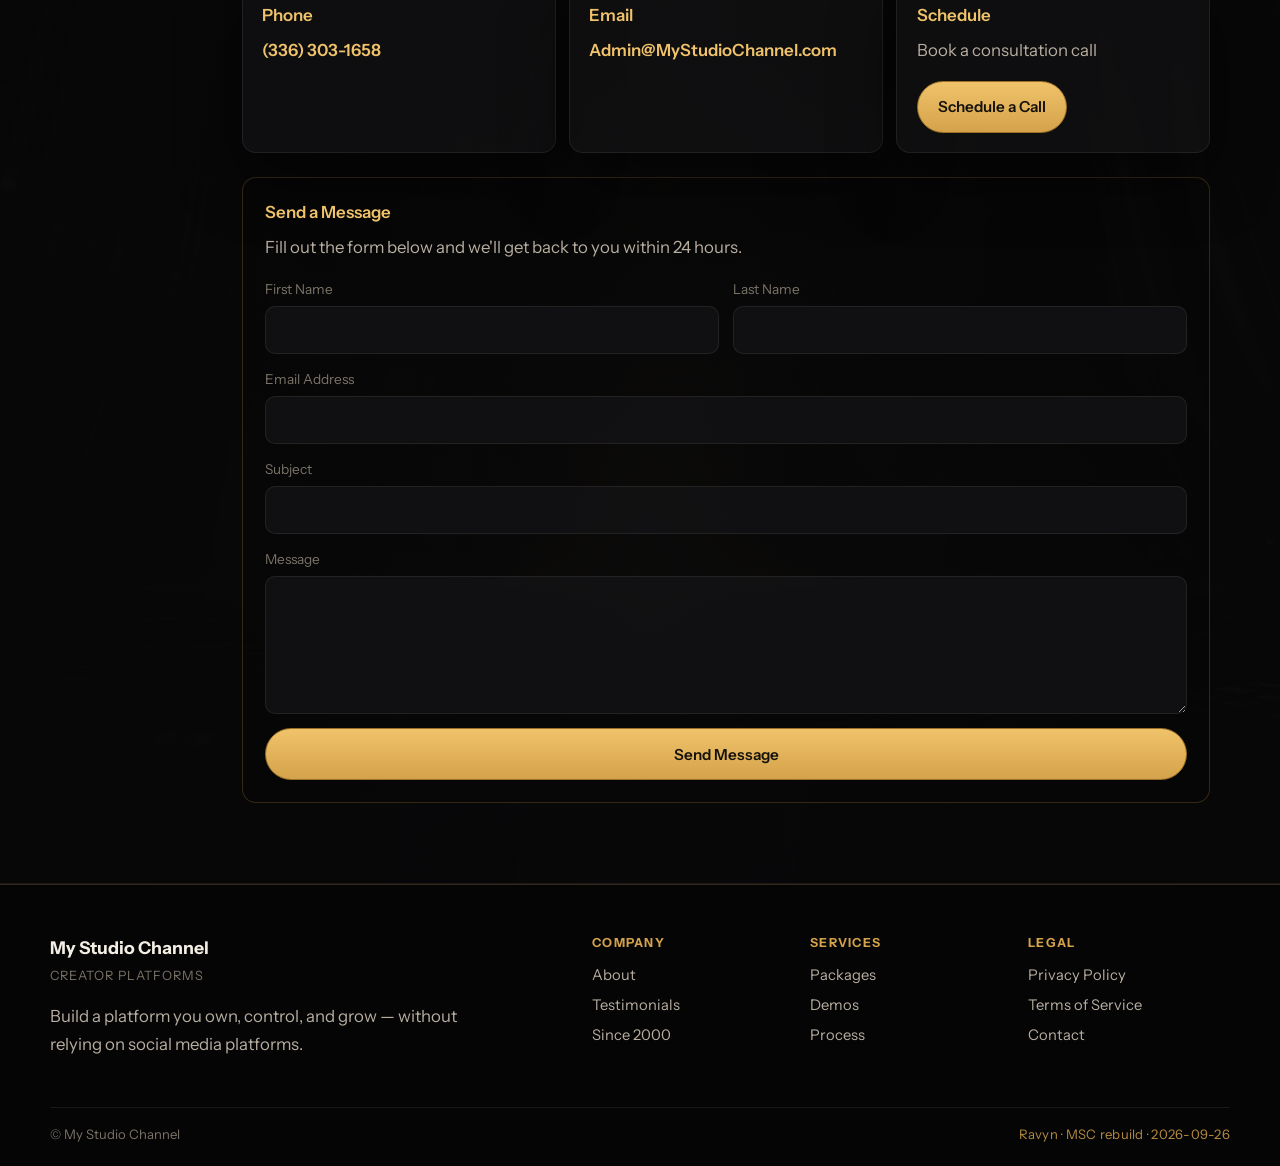
==== commit 2997da2b: "godui-pass: bento layouts, spotlight demos, mega menu, polish Port GodUI-inspired interaction/layout" ====
--- a/index.html
+++ b/index.html
@@ -13,7 +13,7 @@
 <body>
   <a class="skip" href="#main">Skip to content</a>
 
-  <header class="site-header" id="top">
+  <header class="site-header" id="top" data-site-header>
     <div class="header-inner">
       <a class="brand" href="#top">
         <span class="brand-mark" aria-hidden="true"></span>
@@ -26,16 +26,89 @@
         <span class="sr-only">Menu</span>
         <span></span><span></span>
       </button>
-      <nav class="site-nav" id="site-nav" data-nav>
-        <a href="#about">About</a>
-        <a href="#packages">Services</a>
-        <a href="#demos">Demos</a>
-        <a href="#process">Process</a>
-        <a href="#faq">Resources</a>
-        <a href="#contact">Contact</a>
-        <a class="nav-cta" href="#contact" data-open-consult>Book Consultation</a>
+      <nav class="site-nav mega-nav" id="site-nav" data-nav data-mega-nav>
+        <div class="mega-track" data-mega-track>
+          <span class="mega-highlight" data-mega-highlight aria-hidden="true"></span>
+
+          <div class="mega-item" data-mega-item>
+            <button type="button" class="mega-trigger" data-mega-trigger aria-expanded="false" aria-haspopup="true">About</button>
+            <div class="mega-panel" data-mega-panel hidden>
+              <div class="mega-panel-inner">
+                <a class="mega-link" href="#about">
+                  <strong>About My Studio Channel</strong>
+                  <span>Television-style platforms for creators</span>
+                </a>
+                <a class="mega-link" href="#ownership">
+                  <strong>Own Your Platform</strong>
+                  <span>No lock-in, no monthly platform fees</span>
+                </a>
+                <a class="mega-link" href="#experience">
+                  <strong>Since 2000</strong>
+                  <span>Built on experience, not guesswork</span>
+                </a>
+              </div>
+            </div>
+          </div>
+
+          <div class="mega-item" data-mega-item>
+            <button type="button" class="mega-trigger" data-mega-trigger aria-expanded="false" aria-haspopup="true">Services</button>
+            <div class="mega-panel" data-mega-panel hidden>
+              <div class="mega-panel-inner mega-panel-grid">
+                <div class="mega-group">
+                  <p class="mega-heading">Build</p>
+                  <a class="mega-link" href="#packages">
+                    <strong>Build Packages</strong>
+                    <span>Creator Launch · Studio Pro · Network Platform</span>
+                  </a>
+                  <a class="mega-link" href="#audience">
+                    <strong>What You Get</strong>
+                    <span>Consulting, studio layout, custom plugin</span>
+                  </a>
+                </div>
+                <div class="mega-group">
+                  <p class="mega-heading">See it</p>
+                  <a class="mega-link" href="#demos">
+                    <strong>View Demos</strong>
+                    <span>Programming styles &amp; creator platforms</span>
+                  </a>
+                  <a class="mega-link" href="#process">
+                    <strong>A Simple, Guided Process</strong>
+                    <span>Consultation to launch in four steps</span>
+                  </a>
+                </div>
+              </div>
+            </div>
+          </div>
+
+          <a class="mega-plain" href="#demos" data-mega-plain>Demos</a>
+          <a class="mega-plain" href="#process" data-mega-plain>Process</a>
+
+          <div class="mega-item" data-mega-item>
+            <button type="button" class="mega-trigger" data-mega-trigger aria-expanded="false" aria-haspopup="true">Resources</button>
+            <div class="mega-panel" data-mega-panel hidden>
+              <div class="mega-panel-inner">
+                <a class="mega-link" href="#faq">
+                  <strong>Common Inquiries</strong>
+                  <span>Pricing, ownership, hosting, consulting</span>
+                </a>
+                <a class="mega-link" href="#intake">
+                  <strong>What We Need From You</strong>
+                  <span>Images, thumbnails, media, domain, hosting</span>
+                </a>
+                <a class="mega-link" href="#faq">
+                  <strong>Policies &amp; Requirements</strong>
+                  <span>Agreement, PayPal, revisions, response window</span>
+                </a>
+              </div>
+            </div>
+          </div>
+
+          <a class="mega-plain" href="#contact" data-mega-plain>Contact</a>
+        </div>
+        <a class="nav-cta btn-jelly" href="#contact" data-open-consult>Book Consultation</a>
       </nav>
     </div>
+    <div class="nav-backdrop" data-nav-backdrop hidden></div>
   </header>
 
   <main id="main">
@@ -55,7 +128,7 @@
           </h1>
           <p class="lede">We build studio-style websites that give creators the look and structure of a major network — powered by a custom plugin, built once and owned by you.</p>
           <div class="hero-actions">
-            <button type="button" class="btn btn-gold" data-open-consult>Start With a Consultation</button>
+            <button type="button" class="btn btn-gold btn-jelly" data-open-consult>Start With a Consultation</button>
             <a class="btn btn-ghost" href="#demos">View Demos</a>
           </div>
         </div>
@@ -75,7 +148,7 @@
     <section class="band about" id="about" style="--plate: url('assets/img/about-studio.png')">
       <div class="band-plate" aria-hidden="true"></div>
       <div class="band-veil band-veil-heavy"></div>
-      <div class="chapter">
+      <div class="chapter" data-chapter-reveal>
         <div class="chapter-meta">
           <span class="ch-num">01</span>
           <span class="ch-label">About My Studio Channel</span>
@@ -85,20 +158,24 @@
           <p>My Studio Channel helps creators launch their own television-style platforms online. From talk shows and cooking shows to podcasts and documentaries, we design clean, organized websites that showcase programming the way a real network would.</p>
           <p>Because we're creators too, we understand what it takes to present your work professionally. Every platform includes a custom built-in plugin with step-by-step tutorials, plus access to our creator community for continued learning and support.</p>
           <p class="pull">Built for creators, by creators — 20+ years of media experience</p>
-          <div class="feature-row">
-            <article>
+          <div class="bento bento-about" data-bento data-reveal>
+            <article class="bento-card bento-wide" data-spotlight data-reveal-item style="--stagger:0">
+              <span class="bento-icon" aria-hidden="true">▣</span>
               <h3>Network-Style Layouts</h3>
               <p>Present your content like a professional streaming network with structured shows and episodes.</p>
             </article>
-            <article>
+            <article class="bento-card bento-tall" data-spotlight data-reveal-item style="--stagger:1">
+              <span class="bento-icon" aria-hidden="true">◎</span>
               <h3>Creator Community</h3>
               <p>Access our exclusive creator community for continued learning and support as your channel grows.</p>
             </article>
-            <article>
+            <article class="bento-card" data-spotlight data-reveal-item style="--stagger:2">
+              <span class="bento-icon" aria-hidden="true">▸</span>
               <h3>Built-In Tutorials</h3>
               <p>Custom plugin with step-by-step tutorials so you never feel left figuring things out alone.</p>
             </article>
-            <article>
+            <article class="bento-card" data-spotlight data-reveal-item style="--stagger:3">
+              <span class="bento-icon" aria-hidden="true">✦</span>
               <h3>Ongoing Support</h3>
               <p>Direct communication with the team building your site, plus guided walkthrough after launch.</p>
             </article>
@@ -112,7 +189,7 @@
     <section class="band ownership" id="ownership" style="--plate: url('assets/img/own-platform.png')">
       <div class="band-plate" aria-hidden="true"></div>
       <div class="band-veil band-veil-heavy"></div>
-      <div class="chapter">
+      <div class="chapter" data-chapter-reveal>
         <div class="chapter-meta">
           <span class="ch-num">02</span>
           <span class="ch-label">Own Your Platform</span>
@@ -122,16 +199,16 @@
           <p class="lede">A professional streaming-style website built for you one time. No platform lock-in, no monthly subscriptions, and no per-subscriber fees.</p>
           <p>Unlike many creator platforms that charge monthly fees and additional costs for every subscriber, your platform is built for you to own and operate independently.</p>
           <p>Once complete, the platform belongs to you. No hidden fees or platform restrictions.</p>
-          <div class="feature-row feature-row-3">
-            <article>
+          <div class="bento bento-own" data-bento data-reveal>
+            <article class="bento-card bento-wide" data-spotlight data-reveal-item style="--stagger:0">
               <h3>No Platform Lock-in</h3>
               <p>Your platform is built for you to own and operate independently. No monthly subscriptions, no per-subscriber fees.</p>
             </article>
-            <article>
+            <article class="bento-card" data-spotlight data-reveal-item style="--stagger:1">
               <h3>You Control Everything</h3>
               <p>You control the content. You control your audience. You control how it grows.</p>
             </article>
-            <article>
+            <article class="bento-card" data-spotlight data-reveal-item style="--stagger:2">
               <h3>Built With You</h3>
               <p>Every project is built with you involved in the process. You will meet with us, see the progress, and understand how your platform works before it launches.</p>
             </article>
@@ -174,7 +251,7 @@
     <section class="band packages" id="packages" style="--plate: url('assets/img/packages-production.png')">
       <div class="band-plate" aria-hidden="true"></div>
       <div class="band-veil band-veil-heavy"></div>
-      <div class="chapter">
+      <div class="chapter" data-chapter-reveal>
         <div class="chapter-meta">
           <span class="ch-num">03</span>
           <span class="ch-label">Build Packages</span>
@@ -182,8 +259,8 @@
         <div class="chapter-body">
           <h2>Build Packages</h2>
           <p class="lede">A professional streaming-style website built for you one time. No platform lock-in, no monthly subscriptions, and no per-subscriber fees.</p>
-          <div class="package-row" role="list">
-            <article class="pkg" role="listitem">
+          <div class="package-row package-bento" role="list" data-reveal>
+            <article class="pkg" role="listitem" data-spotlight data-reveal-item style="--stagger:0">
               <header>
                 <h3>Creator Launch</h3>
                 <p class="price">$5,800</p>
@@ -204,7 +281,7 @@
               <p class="best"><strong>Best For:</strong> Creators who already host videos on YouTube and want a premium presentation layer.</p>
               <button type="button" class="btn btn-ghost" data-open-consult>Get Started</button>
             </article>
-            <article class="pkg pkg-featured" role="listitem">
+            <article class="pkg pkg-featured" role="listitem" data-spotlight data-reveal-item style="--stagger:1">
               <span class="badge">Most Popular</span>
               <header>
                 <h3>Studio Pro</h3>
@@ -221,9 +298,9 @@
                 <li>Advanced video playback controls</li>
               </ul>
               <p class="best"><strong>Best For:</strong> Creators who want their own professional streaming environment without relying on YouTube.</p>
-              <button type="button" class="btn btn-gold" data-open-consult>Get Started</button>
-            </article>
-            <article class="pkg" role="listitem">
+              <button type="button" class="btn btn-gold btn-jelly" data-open-consult>Get Started</button>
+            </article>
+            <article class="pkg" role="listitem" data-spotlight data-reveal-item style="--stagger:2">
               <header>
                 <h3>Network Platform</h3>
                 <p class="price">$18,800</p>
@@ -251,7 +328,7 @@
     <section class="band demos" id="demos" style="--plate: url('assets/img/programming-shelf.png')">
       <div class="band-plate" aria-hidden="true"></div>
       <div class="band-veil band-veil-heavy"></div>
-      <div class="chapter">
+      <div class="chapter" data-chapter-reveal>
         <div class="chapter-meta">
           <span class="ch-num">04</span>
           <span class="ch-label">View Demos</span>
@@ -273,45 +350,60 @@
             <p>Take a look at some of the creator platforms and studio-style websites we've been building. More projects launching soon.</p>
           </div>
 
-          <div class="demo-strip" role="list">
-            <article class="demo-card demo-card-img" role="listitem" style="--card-img: url('assets/img/demo-talkshow-land.png')">
-              <div class="demo-card-bg" aria-hidden="true"></div>
+          <div class="demo-bento" role="list" data-bento data-reveal>
+            <article class="demo-card demo-bento-card featured demo-span-2" role="listitem" data-spotlight data-reveal-item style="--card-img: url('assets/img/demo-everyway.png'); --stagger:0">
+              <div class="demo-media" aria-hidden="true">
+                <div class="demo-card-bg"></div>
+              </div>
+              <div class="demo-card-body">
+                <span class="demo-tag">realTV-series — Featured Project</span>
+                <h3>Every Way Woman</h3>
+                <p>Cinematic storytelling platform with chapter navigation, behind-the-scenes content, and filmmaker profiles.</p>
+                <button type="button" class="demo-cta" data-open-demo="Every Way Woman">View concept →</button>
+              </div>
+            </article>
+            <article class="demo-card demo-bento-card" role="listitem" data-spotlight data-reveal-item style="--card-img: url('assets/img/demo-talkshow-land.png'); --stagger:1">
+              <div class="demo-media" aria-hidden="true">
+                <div class="demo-card-bg"></div>
+              </div>
               <div class="demo-card-body">
                 <span class="demo-tag">msc-platform</span>
                 <h3>Talk Show Land</h3>
                 <p>Pro grade video production website designs.</p>
-              </div>
-            </article>
-            <article class="demo-card demo-card-img" role="listitem" style="--card-img: url('assets/img/demo-xtronic.png')">
-              <div class="demo-card-bg" aria-hidden="true"></div>
+                <button type="button" class="demo-cta" data-open-demo="Talk Show Land">View concept →</button>
+              </div>
+            </article>
+            <article class="demo-card demo-bento-card" role="listitem" data-spotlight data-reveal-item style="--card-img: url('assets/img/demo-xtronic.png'); --stagger:2">
+              <div class="demo-media" aria-hidden="true">
+                <div class="demo-card-bg"></div>
+              </div>
               <div class="demo-card-body">
                 <span class="demo-tag">E-Commerce</span>
                 <h3>Xtronic E-Commerece</h3>
                 <p>E-Commerce-driven content platform with step-by-step guides, and custom shop planning integration.</p>
-              </div>
-            </article>
-            <article class="demo-card demo-card-img" role="listitem" style="--card-img: url('assets/img/demo-indie.png')">
-              <div class="demo-card-bg" aria-hidden="true"></div>
+                <button type="button" class="demo-cta" data-open-demo="Xtronic E-Commerece">View concept →</button>
+              </div>
+            </article>
+            <article class="demo-card demo-bento-card" role="listitem" data-spotlight data-reveal-item style="--card-img: url('assets/img/demo-indie.png'); --stagger:3">
+              <div class="demo-media" aria-hidden="true">
+                <div class="demo-card-bg"></div>
+              </div>
               <div class="demo-card-body">
                 <span class="demo-tag">interview-format</span>
                 <h3>Indie World Wide Inc.</h3>
                 <p>Professional talk show layout with guest management, episode scheduling, and live audience interaction features.</p>
-              </div>
-            </article>
-            <article class="demo-card demo-card-img" role="listitem" style="--card-img: url('assets/img/demo-podcast.png')">
-              <div class="demo-card-bg" aria-hidden="true"></div>
+                <button type="button" class="demo-cta" data-open-demo="Indie World Wide Inc.">View concept →</button>
+              </div>
+            </article>
+            <article class="demo-card demo-bento-card" role="listitem" data-spotlight data-reveal-item style="--card-img: url('assets/img/demo-podcast.png'); --stagger:4">
+              <div class="demo-media" aria-hidden="true">
+                <div class="demo-card-bg"></div>
+              </div>
               <div class="demo-card-body">
                 <span class="demo-tag">podcast-platform</span>
                 <h3>The Starting Blocks</h3>
                 <p>Audio-first streaming experience with playlist support, transcriptions, and subscriber management.</p>
-              </div>
-            </article>
-            <article class="demo-card demo-card-img featured" role="listitem" style="--card-img: url('assets/img/demo-everyway.png')">
-              <div class="demo-card-bg" aria-hidden="true"></div>
-              <div class="demo-card-body">
-                <span class="demo-tag">realTV-series — Featured Project</span>
-                <h3>Every Way Woman</h3>
-                <p>Cinematic storytelling platform with chapter navigation, behind-the-scenes content, and filmmaker profiles.</p>
+                <button type="button" class="demo-cta" data-open-demo="The Starting Blocks">View concept →</button>
               </div>
             </article>
           </div>
@@ -321,7 +413,7 @@
 
     <!-- WHAT WE NEED -->
     <section class="band solid" id="intake">
-      <div class="chapter">
+      <div class="chapter" data-chapter-reveal>
         <div class="chapter-meta">
           <span class="ch-num">05</span>
           <span class="ch-label">What We Need From You</span>
@@ -391,7 +483,7 @@
     <section class="band testimonials" id="testimonials" style="--plate: url('assets/img/testimonials-warm.png')">
       <div class="band-plate" aria-hidden="true"></div>
       <div class="band-veil band-veil-heavy"></div>
-      <div class="chapter">
+      <div class="chapter" data-chapter-reveal>
         <div class="chapter-meta">
           <span class="ch-num">06</span>
           <span class="ch-label">What Creators Are Saying</span>
@@ -423,7 +515,7 @@
 
     <!-- BUILT FOR CREATORS + WHAT YOU GET -->
     <section class="band solid" id="audience">
-      <div class="chapter">
+      <div class="chapter" data-chapter-reveal>
         <div class="chapter-meta">
           <span class="ch-num">07</span>
           <span class="ch-label">Built for Creators Like You</span>
@@ -441,21 +533,21 @@
           <div class="inline-cta">
             <h3>Ready to get started?</h3>
             <p>Book a consultation to discuss your vision.</p>
-            <button type="button" class="btn btn-gold" data-open-consult>Start Now</button>
+            <button type="button" class="btn btn-gold btn-jelly" data-open-consult>Start Now</button>
           </div>
 
           <h2 class="mt">What You Get with My Studio Channel</h2>
           <p class="lede">Launch your own professional media website with everything you need to look like a network.</p>
-          <div class="feature-row feature-row-3">
-            <article>
+          <div class="bento bento-wyg" data-bento data-reveal>
+            <article class="bento-card" data-spotlight data-reveal-item style="--stagger:0">
               <h3>Consulting &amp; Revisions</h3>
               <p>Guided consulting calls and included revisions to ensure your site is built correctly, efficiently, and ready for launch.</p>
             </article>
-            <article>
+            <article class="bento-card bento-wide" data-spotlight data-reveal-item style="--stagger:1">
               <h3>Studio-Style Website Layout</h3>
               <p>A professionally designed homepage and show pages that present your content with a clean, network-inspired structure.</p>
             </article>
-            <article>
+            <article class="bento-card bento-wide" data-spotlight data-reveal-item style="--stagger:2">
               <h3>Custom Plugin &amp; Media Setup</h3>
               <p>Includes installation and setup of our proprietary Studio Channel plugin, developed in house to support studio style layouts, content presentation, and professional video and audio embedding.</p>
             </article>
@@ -494,7 +586,7 @@
     <section class="band process" id="process" style="--plate: url('assets/img/process-timeline.png')">
       <div class="band-plate" aria-hidden="true"></div>
       <div class="band-veil band-veil-heavy"></div>
-      <div class="chapter">
+      <div class="chapter" data-chapter-reveal>
         <div class="chapter-meta">
           <span class="ch-num">08</span>
           <span class="ch-label">A Simple, Guided Process</span>
@@ -534,7 +626,7 @@
 
     <!-- EXPERIENCE -->
     <section class="band solid" id="experience">
-      <div class="chapter">
+      <div class="chapter" data-chapter-reveal>
         <div class="chapter-meta">
           <span class="ch-num">09</span>
           <span class="ch-label">Built on Experience, Not Guesswork</span>
@@ -557,7 +649,7 @@
 
     <!-- FAQ -->
     <section class="band solid faq" id="faq">
-      <div class="chapter">
+      <div class="chapter" data-chapter-reveal>
         <div class="chapter-meta">
           <span class="ch-num">10</span>
           <span class="ch-label">Common Inquiries</span>
@@ -627,7 +719,7 @@
     <section class="band cta" id="contact" style="--plate: url('assets/img/cta-launch.png')">
       <div class="band-plate" aria-hidden="true"></div>
       <div class="band-veil band-veil-heavy"></div>
-      <div class="chapter">
+      <div class="chapter" data-chapter-reveal>
         <div class="chapter-meta">
           <span class="ch-num">11</span>
           <span class="ch-label">Ready to Get Started?</span>
@@ -647,7 +739,7 @@
             <div class="contact-card">
               <h3>Schedule</h3>
               <p>Book a consultation call</p>
-              <button type="button" class="btn btn-gold" data-open-consult>Schedule a Call</button>
+              <button type="button" class="btn btn-gold btn-jelly" data-open-consult>Schedule a Call</button>
             </div>
           </div>
 
@@ -704,6 +796,37 @@
       <span class="ravyn-badge">Ravyn · MSC rebuild · 2026-09-26</span>
     </div>
   </footer>
+
+  <!-- Command palette (⌘K / Ctrl+K) -->
+  <dialog class="cmdk" id="cmdk" aria-label="Jump to section">
+    <div class="cmdk-card">
+      <label class="cmdk-search">
+        <span class="sr-only">Jump to</span>
+        <input type="search" placeholder="Jump to section…" data-cmdk-input autocomplete="off" />
+        <kbd>esc</kbd>
+      </label>
+      <ul class="cmdk-list" data-cmdk-list>
+        <li><button type="button" data-cmdk-goto="#about">About</button></li>
+        <li><button type="button" data-cmdk-goto="#packages">Packages</button></li>
+        <li><button type="button" data-cmdk-goto="#demos">Demos</button></li>
+        <li><button type="button" data-cmdk-goto="#process">Process</button></li>
+        <li><button type="button" data-cmdk-goto="#faq">FAQ</button></li>
+        <li><button type="button" data-cmdk-goto="#contact">Contact</button></li>
+      </ul>
+    </div>
+  </dialog>
+
+  <!-- Demo concept stub modal -->
+  <dialog class="modal" id="demo-modal" aria-labelledby="demo-title">
+    <form method="dialog" class="modal-card">
+      <header>
+        <h2 id="demo-title">View concept</h2>
+        <button type="submit" class="modal-close" aria-label="Close">×</button>
+      </header>
+      <p data-demo-copy>Concept preview stub — live demos launch soon. Reach the team to walk through a platform build.</p>
+      <button type="button" class="btn btn-gold btn-jelly" data-open-consult>Book Consultation</button>
+    </form>
+  </dialog>
 
   <!-- Stub consultation modal -->
   <dialog class="modal" id="consult-modal" aria-labelledby="consult-title">
--- a/styles.css
+++ b/styles.css
@@ -20,7 +20,10 @@
 }
 
 *, *::before, *::after { box-sizing: border-box; }
-html { scroll-behavior: smooth; }
+html {
+  scroll-behavior: smooth;
+  overflow-x: clip;
+}
 body {
   margin: 0;
   font-family: var(--font);
@@ -29,8 +32,10 @@
   color: var(--ink);
   background: var(--bg);
   -webkit-font-smoothing: antialiased;
-}
-img { max-width: 100%; display: block; }
+  overflow-x: clip;
+  max-width: 100%;
+}
+img { max-width: 100%; height: auto; display: block; }
 a { color: var(--gold-bright); text-decoration: none; }
 a:hover { color: #fff; }
 button, input, textarea { font: inherit; color: inherit; }
@@ -47,16 +52,25 @@
 /* Header */
 .site-header {
   position: sticky; top: 0; z-index: 50;
-  background: rgba(7, 7, 8, 0.86);
-  backdrop-filter: blur(14px);
-  border-bottom: 1px solid var(--line-soft);
+  background: rgba(7, 7, 8, 0.55);
+  backdrop-filter: blur(8px);
+  border-bottom: 1px solid transparent;
+  transition: background 0.35s var(--ease), border-color 0.35s var(--ease), backdrop-filter 0.35s var(--ease);
+}
+.site-header.is-scrolled {
+  background: rgba(7, 7, 8, 0.9);
+  backdrop-filter: blur(16px);
+  border-bottom-color: var(--line);
 }
 .header-inner {
   max-width: var(--max);
+  width: 100%;
   margin: 0 auto;
-  padding: 0.85rem 1.25rem;
+  padding: 0.85rem 1.15rem;
   display: flex; align-items: center; justify-content: space-between; gap: 1rem;
 }
+.brand { min-width: 0; }
+.brand-text { min-width: 0; }
 .brand {
   display: flex; align-items: center; gap: 0.75rem; color: var(--ink);
 }
@@ -69,27 +83,44 @@
 .brand-text strong { font-size: 0.95rem; letter-spacing: 0.01em; }
 .brand-text span { font-size: 0.72rem; color: var(--ink-mute); text-transform: uppercase; letter-spacing: 0.08em; }
 .site-nav {
-  display: flex; align-items: center; gap: 1.1rem; flex-wrap: wrap;
-}
-.site-nav a {
-  color: var(--ink-dim); font-size: 0.9rem; font-weight: 500;
-}
-.site-nav a:hover { color: var(--gold-bright); }
+  display: flex; align-items: center; gap: 0.85rem;
+}
 .nav-cta {
   padding: 0.55rem 0.95rem !important;
   border: 1px solid var(--gold);
   border-radius: 999px;
   color: var(--gold-bright) !important;
   background: rgba(212, 162, 74, 0.08);
+  font-size: 0.9rem;
+  font-weight: 600;
+  white-space: nowrap;
 }
 .nav-cta:hover { background: rgba(212, 162, 74, 0.18); color: #fff !important; }
 .nav-toggle {
   display: none; width: 42px; height: 42px; border: 1px solid var(--line);
   background: transparent; border-radius: 10px; padding: 0; cursor: pointer;
   align-items: center; justify-content: center; flex-direction: column; gap: 6px;
+  z-index: 60;
 }
 .nav-toggle span {
   display: block; width: 18px; height: 1.5px; background: var(--gold-bright);
+  transition: transform 0.3s var(--ease), opacity 0.2s;
+}
+.nav-toggle[aria-expanded="true"] span:first-of-type:not(.sr-only) {
+  transform: translateY(3.75px) rotate(45deg);
+}
+.nav-toggle[aria-expanded="true"] span:last-of-type {
+  transform: translateY(-3.75px) rotate(-45deg);
+}
+/* The toggle has sr-only then two spans — target the bar spans */
+.nav-toggle[aria-expanded="true"] > span:nth-child(2) {
+  transform: translateY(3.75px) rotate(45deg);
+}
+.nav-toggle[aria-expanded="true"] > span:nth-child(3) {
+  transform: translateY(-3.75px) rotate(-45deg);
+}
+.nav-backdrop {
+  display: none;
 }
 
 /* Bands / film-strip chapters */
@@ -123,11 +154,23 @@
 
 .chapter {
   max-width: var(--max);
+  width: 100%;
   margin: 0 auto;
   padding: 4.5rem 1.25rem 5rem;
   display: grid;
-  grid-template-columns: 140px 1fr;
+  grid-template-columns: 140px minmax(0, 1fr);
   gap: 2rem;
+}
+.chapter-body {
+  min-width: 0;
+  max-width: 100%;
+}
+.chapter-body h2,
+.chapter-body h3,
+.hero h1,
+.pull {
+  overflow-wrap: anywhere;
+  word-break: break-word;
 }
 .chapter-meta {
   position: sticky; top: 5.5rem; align-self: start;
@@ -153,10 +196,11 @@
 .chapter-body h2 {
   font-family: var(--display);
   font-weight: 600;
-  font-size: clamp(1.9rem, 3.4vw, 2.75rem);
+  font-size: clamp(1.55rem, 5.2vw, 2.75rem);
   line-height: 1.15;
   margin: 0 0 1rem;
   letter-spacing: -0.01em;
+  max-width: 100%;
 }
 .chapter-body h3 {
   font-size: 1.05rem;
@@ -165,7 +209,7 @@
   font-weight: 600;
 }
 .chapter-body p { margin: 0 0 1rem; color: var(--ink-dim); }
-.lede { font-size: 1.12rem; color: var(--ink) !important; max-width: 52rem; }
+.lede { font-size: 1.12rem; color: var(--ink) !important; max-width: min(52rem, 100%); }
 .pull {
   margin: 1.5rem 0 !important;
   padding: 1rem 0 1rem 1rem;
@@ -214,10 +258,11 @@
   margin: 0 auto;
   padding: 6.5rem 1.25rem 3.5rem;
   display: grid;
-  grid-template-columns: minmax(0, 1.35fr) minmax(220px, 0.55fr);
+  grid-template-columns: minmax(0, 1.35fr) minmax(0, 0.55fr);
   gap: 2.5rem;
   align-items: end;
 }
+.hero-copy { min-width: 0; max-width: 100%; }
 .eyebrow {
   display: inline-block;
   margin: 0 0 1rem;
@@ -233,10 +278,11 @@
 .hero h1 {
   font-family: var(--display);
   font-weight: 600;
-  font-size: clamp(2.6rem, 6.2vw, 4.6rem);
-  line-height: 1.02;
+  font-size: clamp(2.05rem, 8vw, 4.6rem);
+  line-height: 1.05;
   margin: 0 0 1.25rem;
   letter-spacing: -0.02em;
+  max-width: 100%;
 }
 .hero h1 span { display: block; }
 .hero h1 .gold { color: var(--gold-bright); }
@@ -295,7 +341,7 @@
   font-weight: 600;
   font-size: 0.95rem;
   cursor: pointer;
-  transition: transform 0.2s var(--ease), background 0.2s, border-color 0.2s, color 0.2s;
+  transition: transform 0.35s var(--ease), background 0.2s, border-color 0.2s, color 0.2s, filter 0.2s, box-shadow 0.35s var(--ease);
 }
 .btn:hover { transform: translateY(-1px); }
 .btn-gold {
@@ -304,6 +350,14 @@
   border-color: var(--gold-deep);
 }
 .btn-gold:hover { filter: brightness(1.05); color: #0a0907; }
+.btn-jelly:hover {
+  transform: translateY(-2px) scale(1.035);
+  box-shadow: 0 10px 28px rgba(212, 162, 74, 0.35);
+}
+.btn-jelly:active {
+  transform: translateY(0) scale(0.98);
+  transition-duration: 0.12s;
+}
 .btn-ghost {
   background: rgba(7,7,8,0.35);
   border-color: var(--line);
@@ -314,9 +368,11 @@
 /* Feature / package / demo rows */
 .feature-row {
   display: grid;
-  grid-template-columns: repeat(4, 1fr);
+  grid-template-columns: repeat(4, minmax(0, 1fr));
   gap: 0.9rem;
   margin: 1.75rem 0;
+  width: 100%;
+  max-width: 100%;
 }
 .feature-row-3 { grid-template-columns: repeat(3, 1fr); }
 .feature-row-2 { grid-template-columns: repeat(2, 1fr); }
@@ -331,17 +387,108 @@
   border-radius: var(--radius);
   padding: 1.15rem 1.2rem;
   box-shadow: var(--shadow);
+  min-width: 0;
+  max-width: 100%;
 }
 .feature-row article p,
 .pkg p,
 .demo-card p { margin-bottom: 0; }
 
+/* —— GodUI-feel: Bento grids —— */
+.bento {
+  display: grid;
+  grid-template-columns: repeat(3, minmax(0, 1fr));
+  gap: 0.9rem;
+  margin: 1.75rem 0;
+  width: 100%;
+  max-width: 100%;
+}
+.bento-card {
+  position: relative;
+  overflow: hidden;
+  background: rgba(18, 18, 20, 0.72);
+  border: 1px solid var(--line-soft);
+  border-radius: var(--radius);
+  padding: 1.25rem 1.3rem;
+  box-shadow: var(--shadow);
+  min-width: 0;
+  max-width: 100%;
+  --mx: 50%;
+  --my: 50%;
+  transition: transform 0.4s var(--ease), border-color 0.35s var(--ease), box-shadow 0.4s var(--ease);
+}
+.bento-card::before {
+  content: "";
+  position: absolute; inset: 0;
+  background: radial-gradient(
+    420px circle at var(--mx) var(--my),
+    rgba(212, 162, 74, 0.16),
+    transparent 55%
+  );
+  opacity: 0;
+  transition: opacity 0.35s var(--ease);
+  pointer-events: none;
+  z-index: 0;
+}
+.bento-card > * { position: relative; z-index: 1; }
+.bento-card:hover {
+  transform: translateY(-4px);
+  border-color: rgba(212, 162, 74, 0.45);
+  box-shadow: 0 0 0 1px rgba(212, 162, 74, 0.18), 0 28px 50px rgba(0,0,0,0.5);
+}
+.bento-card:hover::before { opacity: 1; }
+.bento-wide { grid-column: span 2; }
+.bento-tall { grid-row: span 2; }
+.bento-icon {
+  display: inline-flex;
+  align-items: center; justify-content: center;
+  width: 2.1rem; height: 2.1rem;
+  margin-bottom: 0.75rem;
+  border-radius: 10px;
+  background: rgba(212, 162, 74, 0.12);
+  border: 1px solid var(--line);
+  color: var(--gold-bright);
+  font-size: 0.95rem;
+}
+.bento-about .bento-tall { display: flex; flex-direction: column; justify-content: flex-start; }
+.bento-own { grid-template-columns: repeat(2, minmax(0, 1fr)); }
+.bento-own .bento-wide { grid-column: span 2; }
+.bento-wyg { grid-template-columns: repeat(2, minmax(0, 1fr)); }
+.bento-wyg .bento-wide { grid-column: span 1; }
+@media (min-width: 721px) {
+  .bento-wyg .bento-card:first-child { grid-column: span 2; }
+}
+
+/* Spotlight on packages / demos */
+[data-spotlight] {
+  --mx: 50%;
+  --my: 50%;
+}
+[data-spotlight]::after {
+  content: "";
+  position: absolute; inset: 0;
+  border-radius: inherit;
+  pointer-events: none;
+  background: radial-gradient(
+    380px circle at var(--mx) var(--my),
+    rgba(240, 195, 106, 0.14),
+    transparent 50%
+  );
+  opacity: 0;
+  transition: opacity 0.3s var(--ease);
+  z-index: 2;
+  mix-blend-mode: screen;
+}
+[data-spotlight]:hover::after { opacity: 1; }
+
 .package-row {
   display: grid;
-  grid-template-columns: repeat(3, 1fr);
+  grid-template-columns: repeat(3, minmax(0, 1fr));
   gap: 1rem;
   margin-top: 1.75rem;
   align-items: stretch;
+  width: 100%;
+  max-width: 100%;
 }
 .pkg {
   display: flex; flex-direction: column; gap: 0.75rem;
@@ -364,68 +511,103 @@
 }
 .pkg li { margin: 0.3rem 0; }
 .best { font-size: 0.9rem; margin-top: auto !important; }
+.package-bento .pkg {
+  overflow: hidden;
+  backdrop-filter: blur(10px);
+  transition: transform 0.4s var(--ease), border-color 0.35s, box-shadow 0.4s var(--ease);
+}
+.package-bento .pkg:hover {
+  transform: translateY(-4px);
+  border-color: rgba(212,162,74,0.4);
+}
 .pkg-featured {
-  border-color: rgba(212,162,74,0.55);
+  border-color: rgba(212,162,74,0.6);
   background:
-    linear-gradient(180deg, rgba(212,162,74,0.12), rgba(10,10,12,0.85));
-  transform: translateY(-6px);
+    linear-gradient(165deg, rgba(212,162,74,0.18), rgba(10,10,12,0.88) 55%);
+  transform: translateY(-10px) scale(1.02);
+  box-shadow: 0 0 0 1px rgba(212,162,74,0.28), 0 30px 60px rgba(0,0,0,0.55);
+  z-index: 1;
+}
+.package-bento .pkg-featured:hover {
+  transform: translateY(-12px) scale(1.025);
+  border-color: rgba(240,195,106,0.7);
 }
 .badge {
   position: absolute; top: -0.65rem; right: 1rem;
-  background: var(--gold);
+  background: linear-gradient(180deg, var(--gold-bright), var(--gold));
   color: #15120c;
   font-size: 0.7rem;
   font-weight: 700;
   letter-spacing: 0.06em;
   text-transform: uppercase;
-  padding: 0.3rem 0.6rem;
+  padding: 0.35rem 0.7rem;
   border-radius: 999px;
-}
-
-.demo-strip {
+  box-shadow: 0 6px 16px rgba(212,162,74,0.35);
+  z-index: 3;
+}
+
+.demo-bento {
   display: grid;
-  grid-auto-flow: column;
-  grid-auto-columns: minmax(240px, 1fr);
+  grid-template-columns: 1fr;
   gap: 0.9rem;
-  overflow-x: auto;
-  padding: 0.5rem 0.15rem 1rem;
-  margin: 1.5rem -0.15rem 0;
-  scroll-snap-type: x mandatory;
-  -webkit-overflow-scrolling: touch;
-}
-.demo-card {
-  scroll-snap-align: start;
-  min-height: 220px;
-  display: flex; flex-direction: column; justify-content: flex-end;
+  padding: 0.5rem 0 1rem;
+  margin: 1.5rem 0 0;
+  width: 100%;
+  max-width: 100%;
+  min-width: 0;
+}
+.demo-card,
+.demo-bento-card {
+  min-width: 0;
+  max-width: 100%;
+  display: flex;
+  flex-direction: column;
   position: relative;
   overflow: hidden;
-}
-.demo-card-img {
-  min-height: 300px;
+  padding: 0;
   color: var(--ink);
   background: #0a0a0c;
-  padding: 0;
-}
+  transition: transform 0.4s var(--ease), border-color 0.35s, box-shadow 0.4s var(--ease);
+}
+.demo-bento-card:hover {
+  transform: translateY(-5px);
+  border-color: rgba(212,162,74,0.55);
+  box-shadow: 0 0 0 1px rgba(212,162,74,0.22), 0 28px 55px rgba(0,0,0,0.55);
+}
+.demo-media {
+  position: relative;
+  height: 160px;
+  flex-shrink: 0;
+  overflow: hidden;
+}
+.demo-span-2 .demo-media { height: 220px; }
 .demo-card-bg {
   position: absolute; inset: 0;
   background-image: var(--card-img);
   background-size: cover;
   background-position: center;
-  filter: saturate(0.95) brightness(0.52);
+  filter: saturate(0.95) brightness(0.62);
   z-index: 0;
+  transition: transform 0.55s var(--ease), filter 0.4s;
+}
+.demo-bento-card:hover .demo-card-bg {
+  transform: scale(1.04);
+  filter: saturate(1.05) brightness(0.7);
 }
 .demo-card-bg::after {
   content: "";
   position: absolute; inset: 0;
   background:
-    linear-gradient(180deg, rgba(7,7,8,0.2) 0%, rgba(7,7,8,0.45) 40%, rgba(7,7,8,0.92) 100%),
-    linear-gradient(90deg, rgba(7,7,8,0.35), transparent 55%);
+    linear-gradient(180deg, rgba(7,7,8,0.05) 0%, rgba(7,7,8,0.35) 55%, rgba(7,7,8,0.75) 100%);
 }
 .demo-card-body {
   position: relative;
   z-index: 1;
-  padding: 1.15rem 1.2rem;
-  margin-top: auto;
+  padding: 1.05rem 1.15rem 1.15rem;
+  display: flex;
+  flex-direction: column;
+  flex: 1;
+  background: linear-gradient(180deg, rgba(10,10,12,0.92), rgba(10,10,12,0.98));
 }
 .demo-card.featured {
   border-color: rgba(212,162,74,0.55);
@@ -439,12 +621,40 @@
   text-transform: uppercase;
   color: var(--gold);
 }
+.demo-card-body h3 {
+  color: var(--ink) !important;
+  margin-bottom: 0.4rem;
+}
+.demo-card-body p {
+  flex: 1;
+  margin-bottom: 0.85rem !important;
+}
+.demo-cta {
+  align-self: flex-start;
+  margin-top: auto;
+  padding: 0;
+  border: 0;
+  background: none;
+  color: var(--gold-bright);
+  font: inherit;
+  font-weight: 600;
+  font-size: 0.88rem;
+  cursor: pointer;
+  border-bottom: 1px solid transparent;
+  transition: color 0.2s, border-color 0.2s;
+}
+.demo-cta:hover {
+  color: #fff;
+  border-bottom-color: var(--gold);
+}
 .demo-intro { margin-top: 2.5rem; }
 .demo-intro h2 { margin-bottom: 0.5rem; }
 
 .split-lists {
-  display: grid; grid-template-columns: 1fr 1fr; gap: 1.25rem;
+  display: grid; grid-template-columns: minmax(0, 1fr) minmax(0, 1fr); gap: 1.25rem;
   margin: 1.5rem 0;
+  width: 100%;
+  max-width: 100%;
 }
 .split-lists ul { margin: 0.4rem 0 0; padding-left: 1.1rem; color: var(--ink-dim); }
 .chips {
@@ -487,9 +697,11 @@
 
 .quote-row {
   display: grid;
-  grid-template-columns: repeat(2, 1fr);
+  grid-template-columns: repeat(2, minmax(0, 1fr));
   gap: 0.9rem;
   margin-top: 1.5rem;
+  width: 100%;
+  max-width: 100%;
 }
 .quote-row blockquote { margin: 0; }
 .quote-row p {
@@ -523,8 +735,10 @@
 .process-strip {
   list-style: none; margin: 1.75rem 0 0; padding: 0;
   display: grid;
-  grid-template-columns: repeat(4, 1fr);
+  grid-template-columns: repeat(4, minmax(0, 1fr));
   gap: 0.85rem;
+  width: 100%;
+  max-width: 100%;
 }
 .process-strip li {
   padding: 1.2rem;
@@ -583,16 +797,20 @@
 .faq-list details p { padding-bottom: 0.95rem; }
 .policy-grid {
   display: grid;
-  grid-template-columns: repeat(2, 1fr);
+  grid-template-columns: repeat(2, minmax(0, 1fr));
   gap: 0.85rem;
   margin-top: 1.25rem;
+  width: 100%;
+  max-width: 100%;
 }
 
 .contact-row {
   display: grid;
-  grid-template-columns: repeat(3, 1fr);
+  grid-template-columns: repeat(3, minmax(0, 1fr));
   gap: 0.85rem;
   margin: 1.5rem 0;
+  width: 100%;
+  max-width: 100%;
 }
 .contact-card a { font-size: 1.05rem; font-weight: 600; }
 .contact-form-wrap {
@@ -641,9 +859,10 @@
 }
 .footer-inner {
   max-width: var(--max);
+  width: 100%;
   margin: 0 auto;
   display: grid;
-  grid-template-columns: 1.2fr 1.5fr;
+  grid-template-columns: minmax(0, 1.2fr) minmax(0, 1.5fr);
   gap: 2rem;
 }
 .footer-brand strong { display: block; font-size: 1.1rem; }
@@ -712,38 +931,145 @@
 }
 
 /* Responsive */
+@media (min-width: 721px) {
+  .demo-bento { grid-template-columns: repeat(2, minmax(0, 1fr)); }
+  .demo-span-2 { grid-column: span 2; }
+}
+@media (min-width: 1100px) {
+  .demo-bento { grid-template-columns: repeat(3, minmax(0, 1fr)); }
+  .demo-span-2 { grid-column: span 2; }
+}
+
 @media (max-width: 980px) {
-  .chapter { grid-template-columns: 1fr; gap: 1rem; padding: 3.25rem 1.15rem 3.75rem; }
+  .chapter { grid-template-columns: minmax(0, 1fr); gap: 1rem; padding: 3.25rem 1.15rem 3.75rem; }
   .chapter-meta {
     position: static;
     flex-direction: row; align-items: baseline; gap: 0.75rem;
     border-left: none;
     border-bottom: 1px solid var(--line);
     padding: 0 0 0.75rem;
+    min-width: 0;
+    max-width: 100%;
   }
-  .hero-grid { grid-template-columns: 1fr; padding-top: 5.5rem; }
-  .hero-rail { grid-template-columns: repeat(4, 1fr); }
+  .hero-grid { grid-template-columns: minmax(0, 1fr); padding-top: 5.5rem; }
+  .hero-rail { grid-template-columns: repeat(2, minmax(0, 1fr)); }
   .feature-row,
   .feature-row-3,
   .package-row,
   .process-strip,
   .contact-row,
   .footer-inner,
-  .footer-cols { grid-template-columns: 1fr 1fr; }
+  .footer-cols,
+  .bento,
+  .bento-about,
+  .bento-own,
+  .bento-wyg { grid-template-columns: repeat(2, minmax(0, 1fr)); }
+  .bento-wide,
+  .bento-tall,
+  .demo-span-2 { grid-column: span 1; grid-row: span 1; }
   .pkg-featured { transform: none; }
+  .package-bento .pkg-featured:hover { transform: translateY(-4px); }
+}
+@media (max-width: 899px) {
+  .nav-toggle { display: inline-flex; flex-shrink: 0; }
+  .mega-highlight { display: none !important; }
+  .mega-panel { display: none !important; }
+  .site-nav {
+    display: flex;
+    position: fixed;
+    inset: 0;
+    z-index: 55;
+    flex-direction: column;
+    align-items: stretch;
+    justify-content: flex-start;
+    gap: 0;
+    padding: 5.5rem 1.25rem 2rem;
+    background: rgba(7,7,8,0.92);
+    backdrop-filter: blur(18px);
+    border: 0;
+    overflow-y: auto;
+    overscroll-behavior: contain;
+    transform: translateY(-6%) scale(0.98);
+    opacity: 0;
+    visibility: hidden;
+    pointer-events: none;
+    transition: transform 0.4s var(--ease), opacity 0.35s var(--ease), visibility 0.35s;
+  }
+  .site-nav.open {
+    transform: translateY(0) scale(1);
+    opacity: 1;
+    visibility: visible;
+    pointer-events: auto;
+  }
+  .nav-backdrop {
+    display: block;
+    position: fixed; inset: 0; z-index: 54;
+    background: rgba(0,0,0,0.45);
+    backdrop-filter: blur(2px);
+    opacity: 0;
+    visibility: hidden;
+    pointer-events: none;
+    transition: opacity 0.3s, visibility 0.3s;
+  }
+  .nav-backdrop.open {
+    opacity: 1; visibility: visible; pointer-events: auto;
+  }
+  .mega-track {
+    display: flex;
+    flex-direction: column;
+    align-items: stretch;
+    gap: 0.15rem;
+    width: 100%;
+    position: static;
+  }
+  .mega-item { width: 100%; }
+  .mega-trigger,
+  .mega-plain {
+    width: 100%;
+    text-align: left;
+    padding: 0.95rem 0.25rem;
+    font-size: 1.2rem;
+    border-bottom: 1px solid var(--line-soft);
+    border-radius: 0;
+    background: transparent;
+  }
+  .mega-trigger::after { display: none; }
+  .mega-item.is-open .mega-panel,
+  .site-nav.open .mega-item.is-open .mega-panel {
+    display: block !important;
+    position: static;
+    opacity: 1;
+    visibility: visible;
+    transform: none;
+    pointer-events: auto;
+    box-shadow: none;
+    border: 0;
+    background: transparent;
+    padding: 0 0 0.75rem 0.5rem;
+    max-height: none;
+  }
+  .mega-panel-inner,
+  .mega-panel-grid { display: grid; gap: 0.35rem; }
+  .mega-link {
+    padding: 0.55rem 0.35rem;
+    border: 0;
+    background: transparent;
+  }
+  .mega-heading { margin: 0.5rem 0 0.15rem; }
+  .nav-cta {
+    text-align: center;
+    margin-top: 1.25rem;
+    width: 100%;
+  }
+  body.nav-open { overflow: hidden; }
 }
 @media (max-width: 720px) {
-  .nav-toggle { display: inline-flex; }
-  .site-nav {
-    display: none;
-    position: absolute; left: 0; right: 0; top: 100%;
-    flex-direction: column; align-items: stretch;
-    padding: 1rem 1.25rem 1.25rem;
-    background: rgba(7,7,8,0.97);
-    border-bottom: 1px solid var(--line);
-  }
-  .site-nav.open { display: flex; }
-  .nav-cta { text-align: center; }
+  .header-inner,
+  .chapter,
+  .hero-grid,
+  .site-footer { padding-left: 1rem; padding-right: 1rem; }
+  .chapter { padding-top: 2.75rem; padding-bottom: 3.25rem; }
+  .hero-grid { padding-top: 4.75rem; padding-bottom: 2.5rem; }
   .hero-rail,
   .feature-row,
   .feature-row-3,
@@ -756,8 +1082,260 @@
   .split-lists,
   .form-row,
   .footer-inner,
-  .footer-cols { grid-template-columns: 1fr; }
+  .footer-cols,
+  .demo-bento,
+  .bento,
+  .bento-about,
+  .bento-own,
+  .bento-wyg { grid-template-columns: minmax(0, 1fr); }
+  .bento-wide,
+  .bento-tall,
+  .demo-span-2 { grid-column: span 1; grid-row: auto; }
   .sprocket { display: none; }
   .hero { min-height: auto; }
+  .film-edge { gap: 0.4rem; padding-left: 0.75rem; padding-right: 0.75rem; flex-wrap: wrap; }
   .film-edge span { width: 28px; }
-}
+  .price { font-size: clamp(1.7rem, 8vw, 2.2rem) !important; }
+  .pkg-featured { transform: none; }
+  .intake-list > li { padding-left: 3.1rem; }
+  .ch-label { overflow-wrap: anywhere; }
+  .demo-media { height: 150px; }
+  .demo-span-2 .demo-media { height: 170px; }
+}
+@media (max-width: 430px) {
+  .header-inner,
+  .chapter,
+  .hero-grid,
+  .site-footer { padding-left: 1rem; padding-right: 1rem; }
+  .hero-rail { grid-template-columns: repeat(2, minmax(0, 1fr)); }
+  .stat strong { font-size: 1.35rem; }
+  .eyebrow { letter-spacing: 0.1em; font-size: 0.7rem; }
+}
+
+
+/* —— GodUI-feel: Mega menu (desktop ≥900px) —— */
+.mega-track {
+  position: relative;
+  display: flex;
+  align-items: center;
+  gap: 0.15rem;
+}
+.mega-highlight {
+  position: absolute;
+  top: 50%;
+  left: 0;
+  height: 2rem;
+  border-radius: 999px;
+  background: rgba(212, 162, 74, 0.12);
+  border: 1px solid rgba(212, 162, 74, 0.22);
+  transform: translate(0, -50%);
+  opacity: 0;
+  pointer-events: none;
+  transition: transform 0.35s var(--ease), width 0.35s var(--ease), opacity 0.25s;
+  z-index: 0;
+}
+.mega-highlight.is-on { opacity: 1; }
+.mega-item { position: relative; z-index: 1; }
+.mega-trigger,
+.mega-plain {
+  position: relative;
+  z-index: 1;
+  appearance: none;
+  border: 0;
+  background: transparent;
+  color: var(--ink-dim);
+  font: inherit;
+  font-size: 0.9rem;
+  font-weight: 500;
+  padding: 0.45rem 0.7rem;
+  border-radius: 999px;
+  cursor: pointer;
+  text-decoration: none;
+  display: inline-flex;
+  align-items: center;
+  gap: 0.3rem;
+}
+.mega-trigger:hover,
+.mega-plain:hover,
+.mega-item.is-open .mega-trigger,
+.mega-plain:focus-visible,
+.mega-trigger:focus-visible {
+  color: var(--gold-bright);
+  outline: none;
+}
+.mega-trigger::after {
+  content: "";
+  width: 0;
+  height: 0;
+  border-left: 3.5px solid transparent;
+  border-right: 3.5px solid transparent;
+  border-top: 4px solid currentColor;
+  opacity: 0.65;
+  transition: transform 0.25s var(--ease);
+}
+.mega-item.is-open .mega-trigger::after { transform: rotate(180deg); }
+.mega-panel {
+  position: absolute;
+  top: calc(100% + 0.65rem);
+  left: 50%;
+  transform: translate(-50%, 8px) scale(0.98);
+  min-width: min(420px, 88vw);
+  padding: 0.35rem;
+  border-radius: 16px;
+  border: 1px solid var(--line);
+  background: rgba(12, 12, 14, 0.96);
+  backdrop-filter: blur(16px);
+  box-shadow: 0 24px 50px rgba(0,0,0,0.55);
+  opacity: 0;
+  visibility: hidden;
+  pointer-events: none;
+  transition: transform 0.35s var(--ease), opacity 0.3s var(--ease), visibility 0.3s;
+  z-index: 60;
+}
+.mega-item.is-open .mega-panel {
+  opacity: 1;
+  visibility: visible;
+  pointer-events: auto;
+  transform: translate(-50%, 0) scale(1);
+}
+.mega-panel-inner { display: grid; gap: 0.25rem; padding: 0.35rem; }
+.mega-panel-grid {
+  display: grid;
+  grid-template-columns: 1fr 1fr;
+  gap: 0.5rem;
+  padding: 0.45rem;
+  min-width: min(520px, 90vw);
+}
+.mega-heading {
+  margin: 0 0 0.35rem;
+  padding: 0 0.55rem;
+  font-size: 0.68rem;
+  letter-spacing: 0.12em;
+  text-transform: uppercase;
+  color: var(--ink-mute);
+}
+.mega-link {
+  display: grid;
+  gap: 0.15rem;
+  padding: 0.7rem 0.75rem;
+  border-radius: 12px;
+  color: var(--ink) !important;
+  border: 1px solid transparent;
+  transition: background 0.2s, border-color 0.2s;
+}
+.mega-link strong {
+  font-size: 0.92rem;
+  font-weight: 600;
+  color: var(--ink);
+}
+.mega-link span {
+  font-size: 0.78rem;
+  color: var(--ink-mute);
+  line-height: 1.35;
+}
+.mega-link:hover {
+  background: rgba(212, 162, 74, 0.1);
+  border-color: rgba(212, 162, 74, 0.25);
+  color: var(--ink) !important;
+}
+
+/* —— Scroll reveal —— */
+[data-reveal-item],
+[data-chapter-reveal] {
+  --reveal-y: 18px;
+  opacity: 0;
+  transform: translateY(var(--reveal-y));
+  transition: opacity 0.7s var(--ease), transform 0.7s var(--ease);
+  transition-delay: calc(var(--stagger, 0) * 70ms);
+}
+[data-reveal-item].is-in,
+[data-chapter-reveal].is-in {
+  opacity: 1;
+  transform: none;
+}
+
+/* —— Command palette —— */
+.cmdk {
+  border: none;
+  padding: 0;
+  background: transparent;
+  max-width: calc(100vw - 1.5rem);
+}
+.cmdk::backdrop {
+  background: rgba(0,0,0,0.65);
+  backdrop-filter: blur(6px);
+}
+.cmdk-card {
+  width: min(440px, 92vw);
+  margin: 12vh auto 0;
+  border-radius: 16px;
+  border: 1px solid var(--line);
+  background: #101012;
+  box-shadow: var(--shadow);
+  overflow: hidden;
+}
+.cmdk-search {
+  display: flex;
+  align-items: center;
+  gap: 0.5rem;
+  padding: 0.85rem 1rem;
+  border-bottom: 1px solid var(--line-soft);
+}
+.cmdk-search input {
+  flex: 1;
+  border: 0;
+  background: transparent;
+  outline: none;
+  font: inherit;
+  color: var(--ink);
+}
+.cmdk-search kbd {
+  font-size: 0.7rem;
+  color: var(--ink-mute);
+  border: 1px solid var(--line-soft);
+  border-radius: 6px;
+  padding: 0.15rem 0.4rem;
+}
+.cmdk-list {
+  list-style: none;
+  margin: 0;
+  padding: 0.4rem;
+  max-height: 280px;
+  overflow: auto;
+}
+.cmdk-list button {
+  width: 100%;
+  text-align: left;
+  border: 0;
+  background: transparent;
+  color: var(--ink-dim);
+  font: inherit;
+  font-weight: 500;
+  padding: 0.7rem 0.85rem;
+  border-radius: 10px;
+  cursor: pointer;
+}
+.cmdk-list button:hover,
+.cmdk-list button[data-active="true"] {
+  background: rgba(212, 162, 74, 0.12);
+  color: var(--gold-bright);
+}
+.cmdk-list li[hidden] { display: none; }
+
+/* —— Reduced motion —— */
+@media (prefers-reduced-motion: reduce) {
+  html { scroll-behavior: auto; }
+  *, *::before, *::after {
+    animation-duration: 0.01ms !important;
+    animation-iteration-count: 1 !important;
+    transition-duration: 0.01ms !important;
+  }
+  [data-reveal-item],
+  [data-chapter-reveal] {
+    opacity: 1 !important;
+    transform: none !important;
+  }
+  .btn-jelly:hover { transform: none; }
+  .demo-bento-card:hover .demo-card-bg { transform: none; }
+  .pkg-featured { transform: none; }
+}
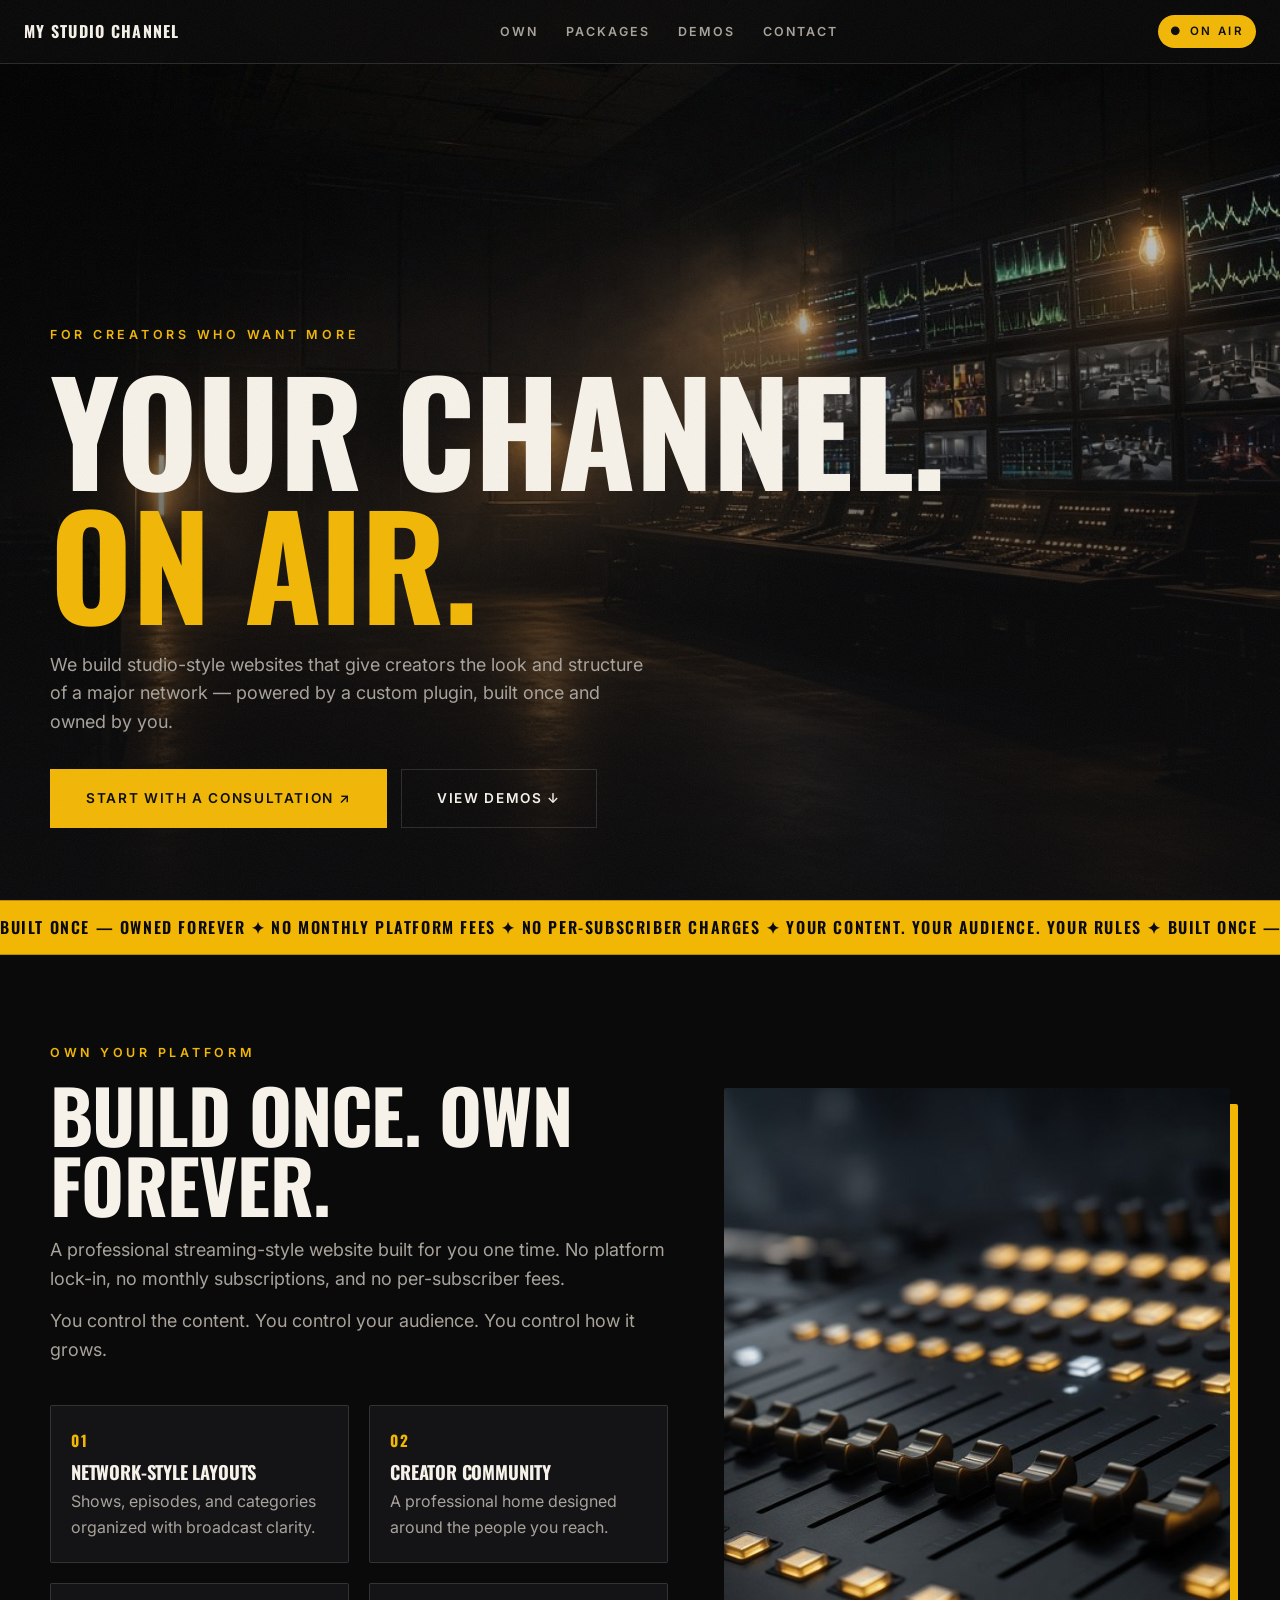
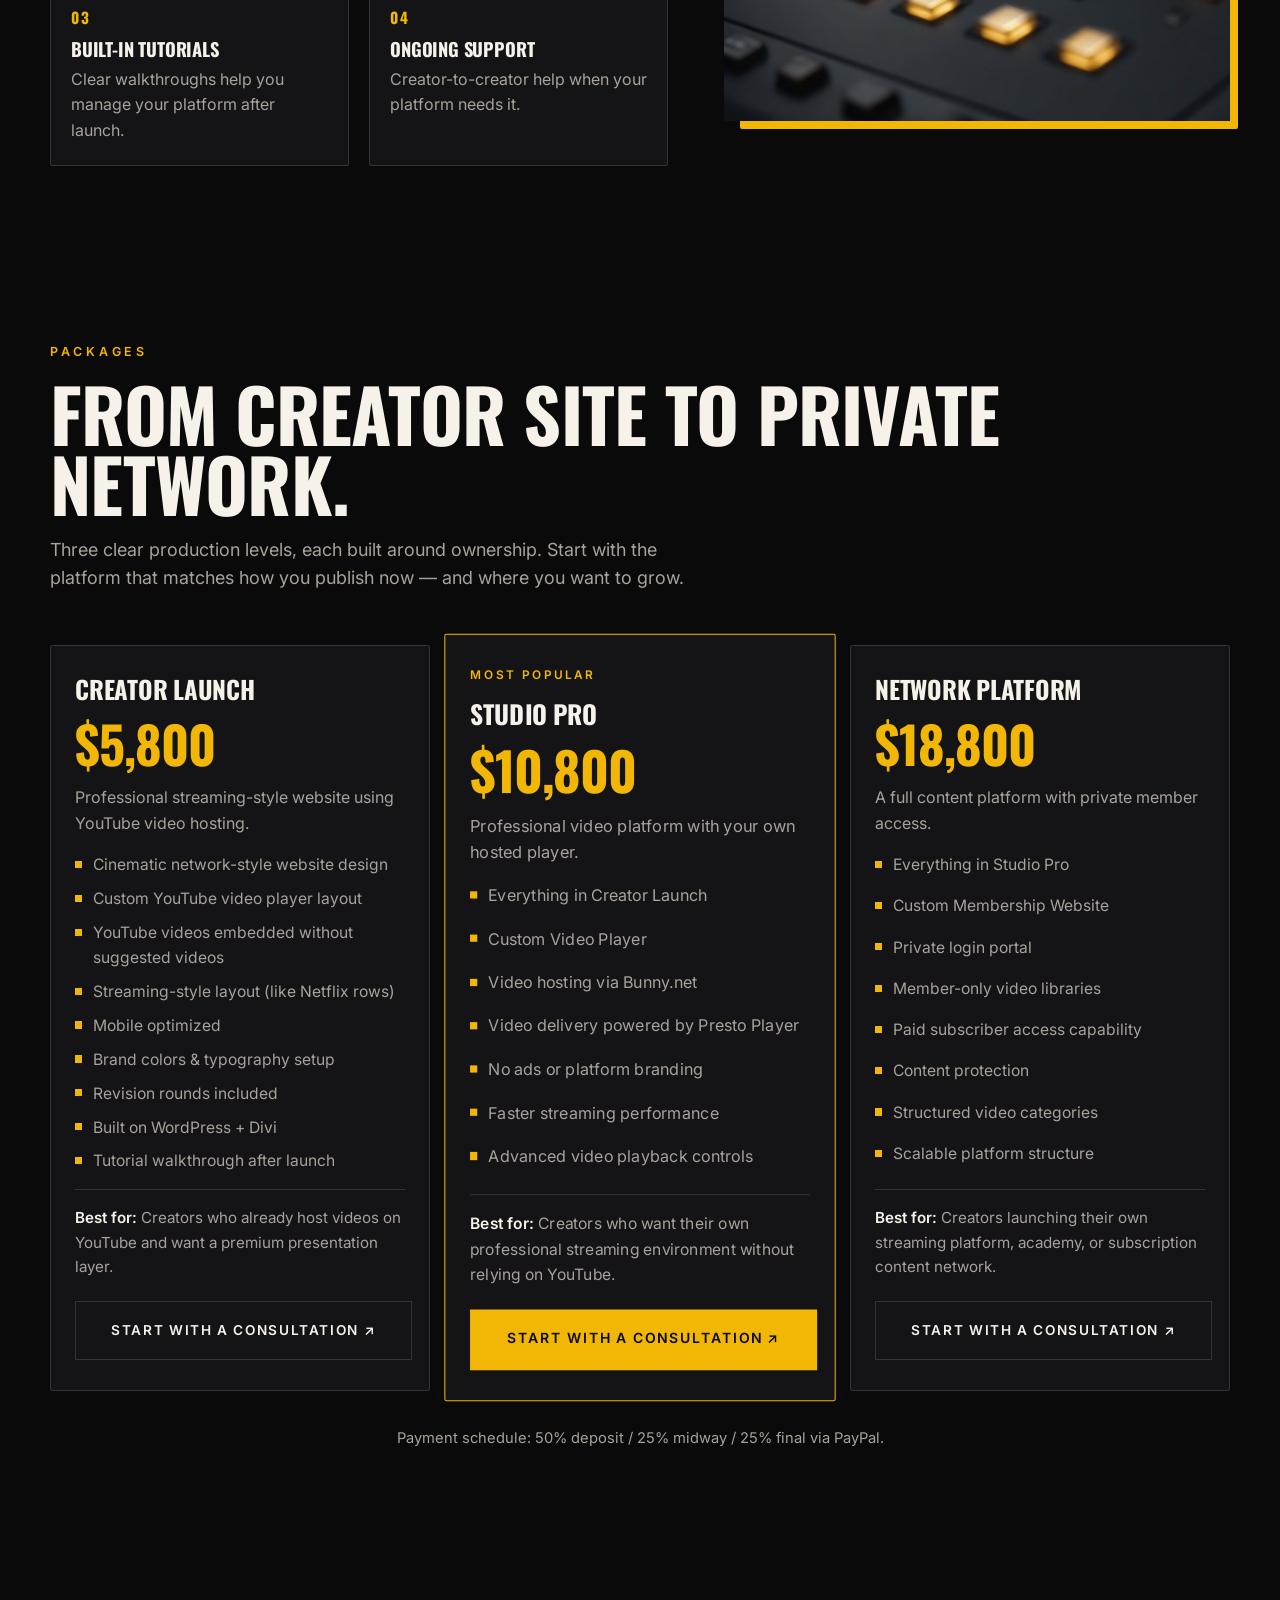
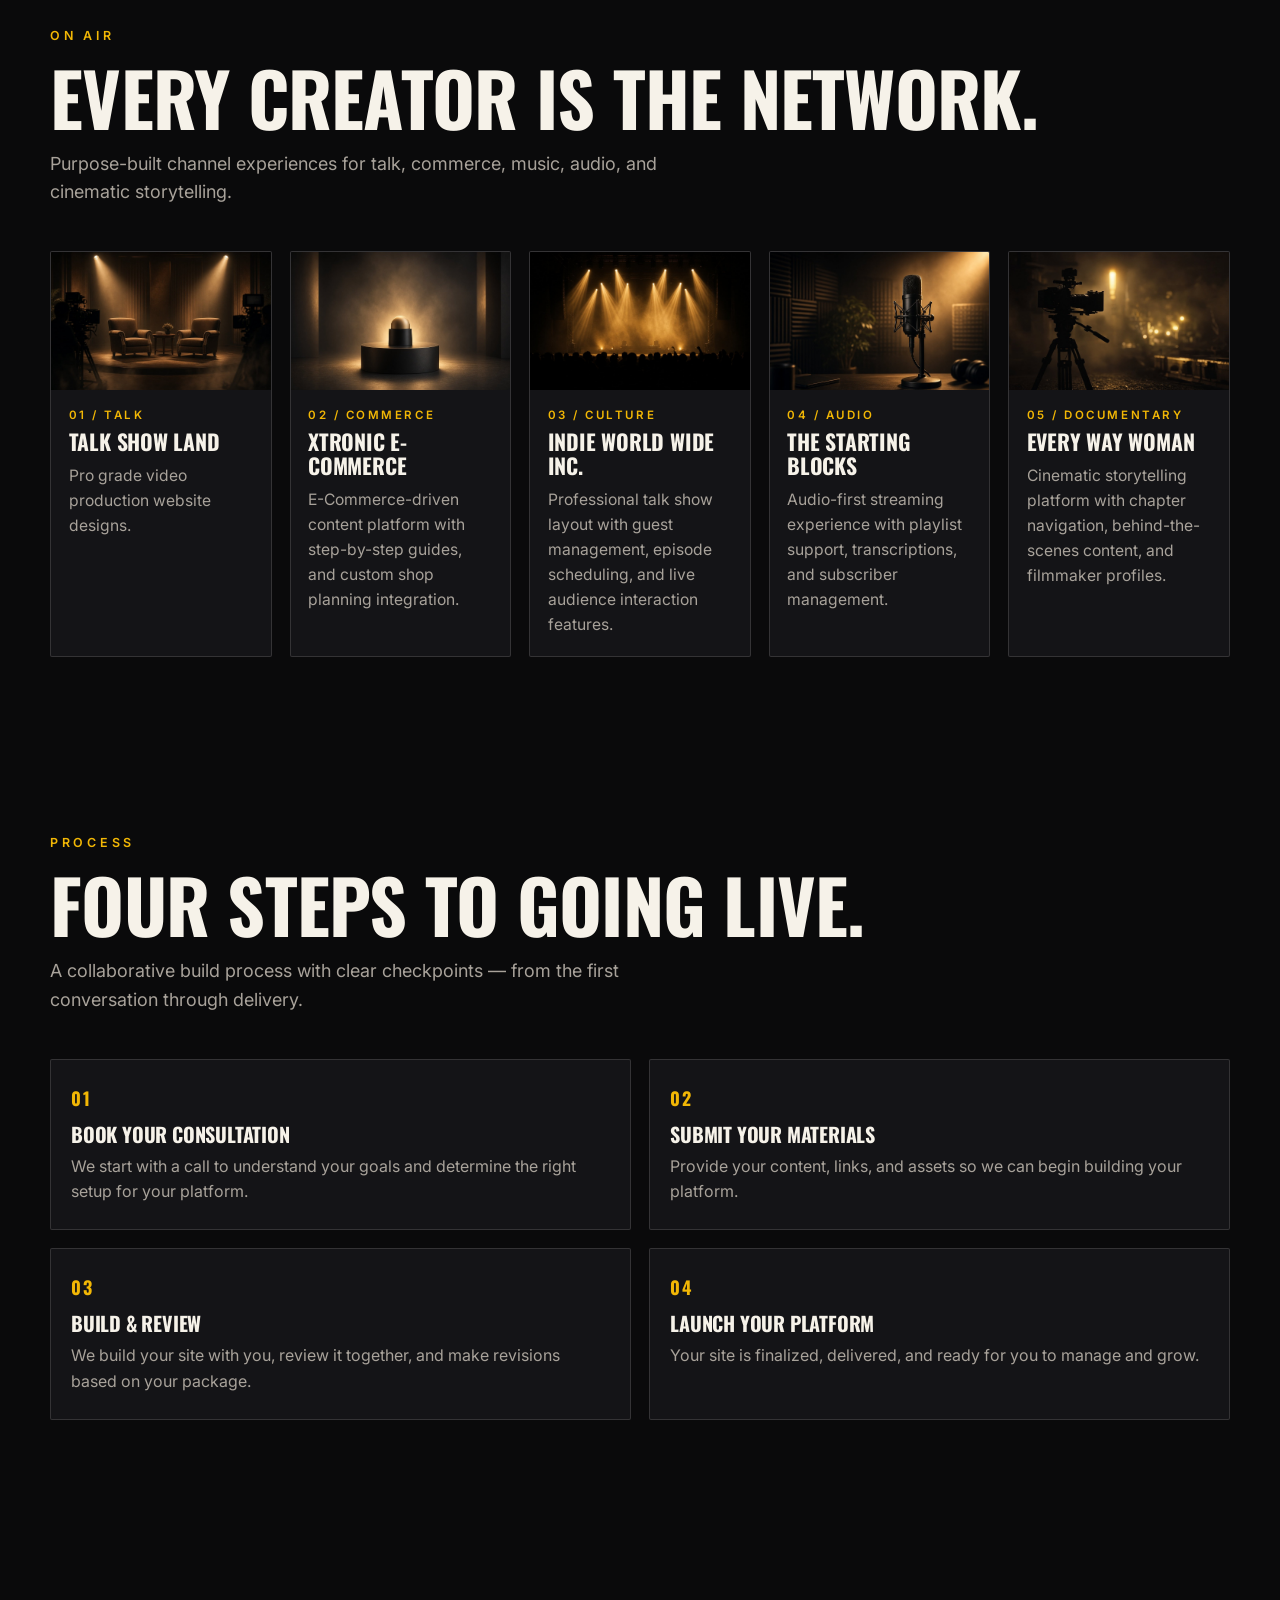
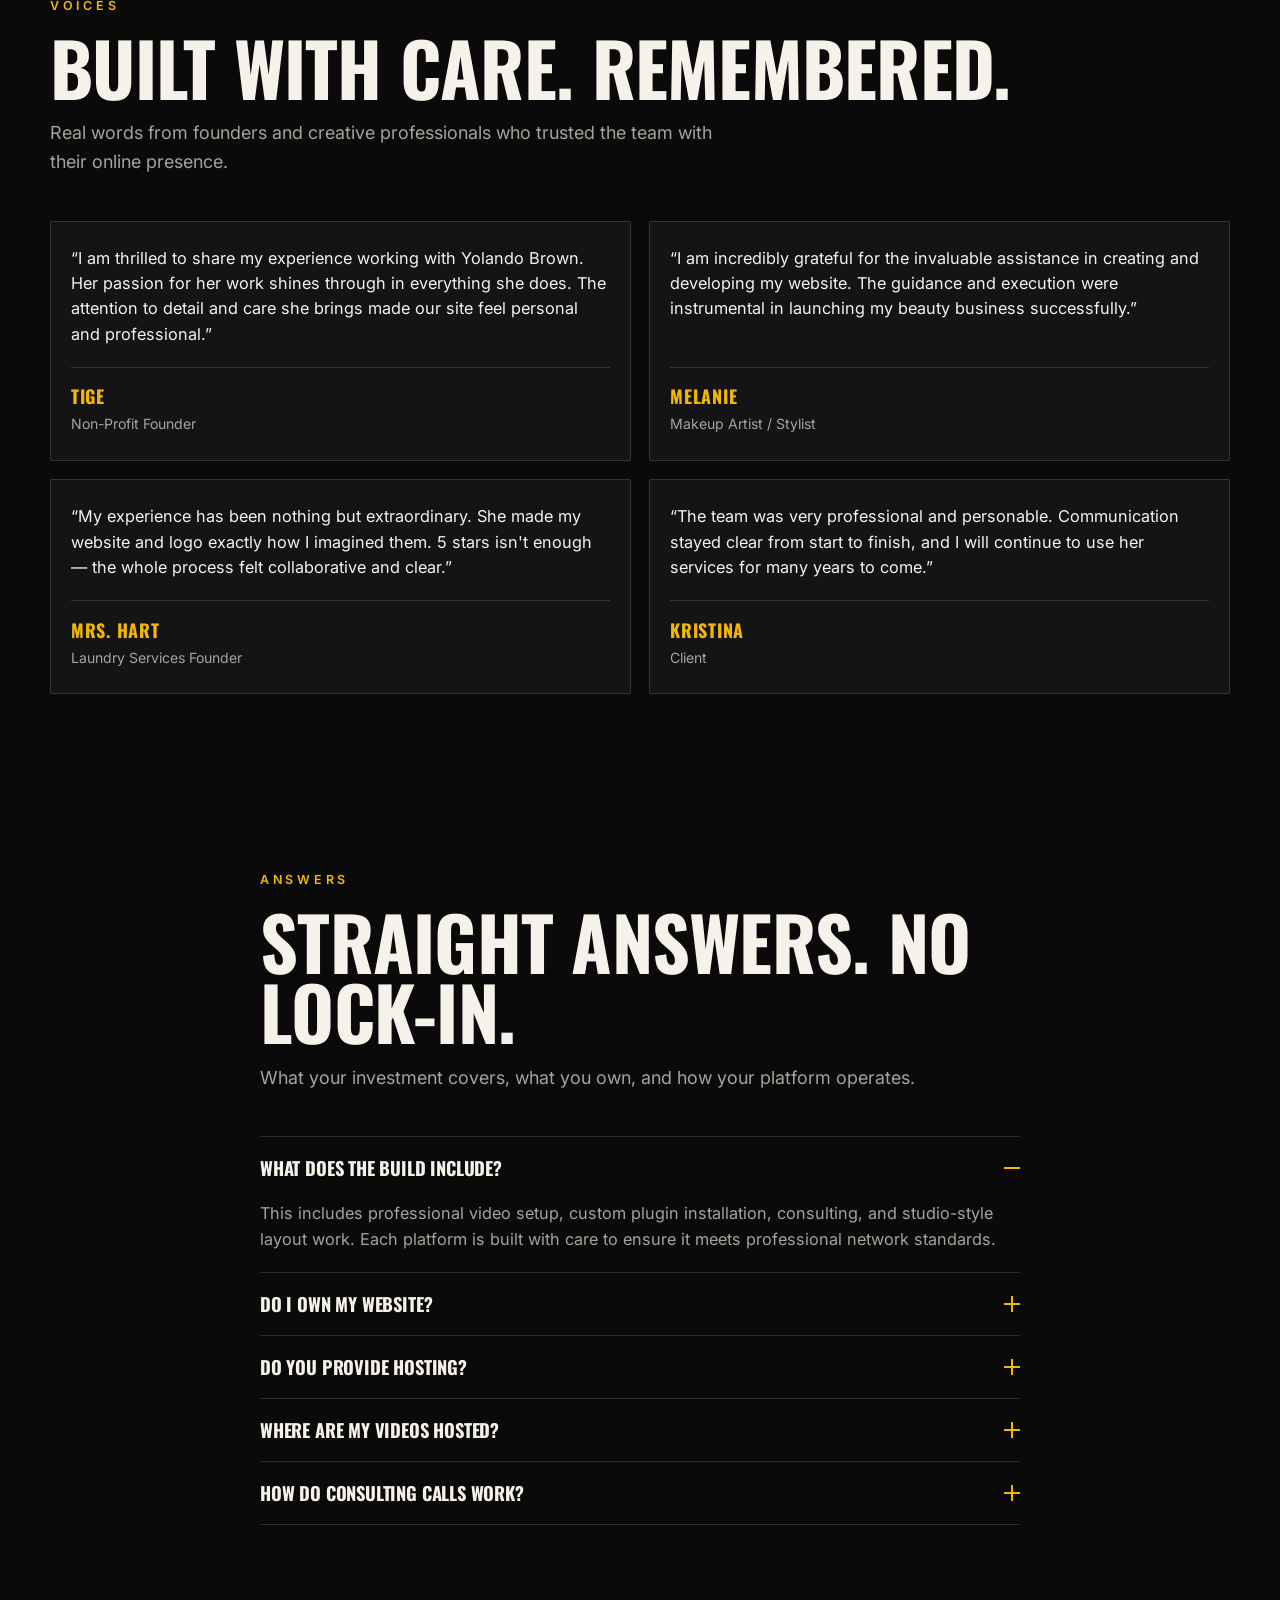
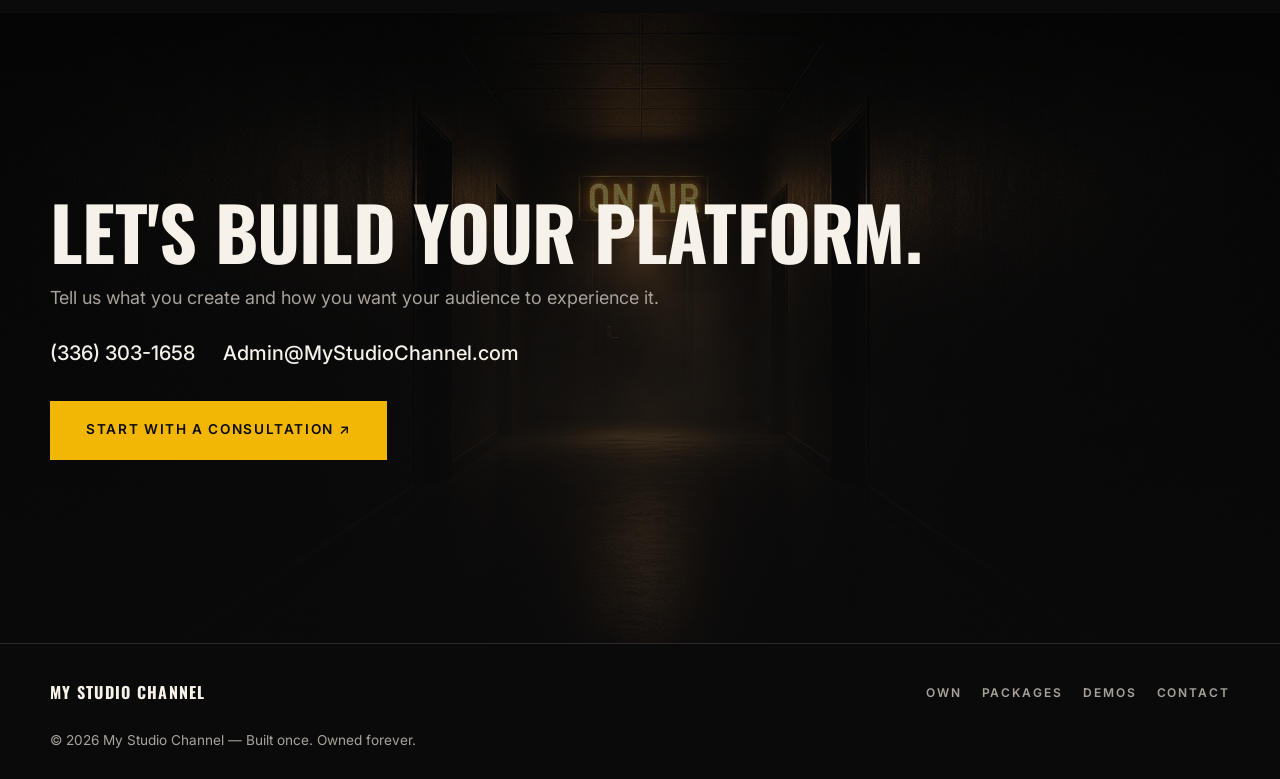
==== commit dda2c184: "primetime-duel: shared PRIME TIME broadcast build (signal lock)" ====
--- a/index.html
+++ b/index.html
@@ -3,846 +3,387 @@
 <head>
   <meta charset="UTF-8" />
   <meta name="viewport" content="width=device-width, initial-scale=1" />
-  <title>My Studio Channel — Creator Platforms</title>
+  <title>My Studio Channel — Your Channel, On Air</title>
   <meta name="description" content="We build studio-style websites that give creators the look and structure of a major network — powered by a custom plugin, built once and owned by you." />
   <link rel="preconnect" href="https://fonts.googleapis.com" />
   <link rel="preconnect" href="https://fonts.gstatic.com" crossorigin />
-  <link href="https://fonts.googleapis.com/css2?family=Instrument+Sans:wght@400;500;600;700&family=Newsreader:opsz,wght@6..72,500;6..72,600;6..72,700&display=swap" rel="stylesheet" />
+  <link href="https://fonts.googleapis.com/css2?family=Inter:wght@400;500;600&family=Oswald:wght@600;700&display=swap" rel="stylesheet" />
   <link rel="stylesheet" href="styles.css" />
 </head>
 <body>
-  <a class="skip" href="#main">Skip to content</a>
-
-  <header class="site-header" id="top" data-site-header>
-    <div class="header-inner">
-      <a class="brand" href="#top">
-        <span class="brand-mark" aria-hidden="true"></span>
-        <span class="brand-text">
-          <strong>My Studio Channel</strong>
-          <span>Creator Platforms</span>
-        </span>
-      </a>
-      <button class="nav-toggle" type="button" aria-expanded="false" aria-controls="site-nav" data-nav-toggle>
-        <span class="sr-only">Menu</span>
-        <span></span><span></span>
+  <div class="grain" aria-hidden="true"></div>
+
+  <header class="topbar" id="topbar">
+    <a class="wordmark" href="#top">MY STUDIO CHANNEL</a>
+    <nav class="topnav" aria-label="Primary">
+      <a href="#own">Own</a>
+      <a href="#packages">Packages</a>
+      <a href="#demos">Demos</a>
+      <a href="#contact">Contact</a>
+    </nav>
+    <div class="topbar-right">
+      <span class="on-air" aria-label="On air"><span class="on-air-dot" aria-hidden="true">●</span> ON AIR</span>
+      <button class="nav-toggle" id="navToggle" type="button" aria-label="Open menu" aria-expanded="false" aria-controls="mobileNav">
+        <span></span><span></span><span></span>
       </button>
-      <nav class="site-nav mega-nav" id="site-nav" data-nav data-mega-nav>
-        <div class="mega-track" data-mega-track>
-          <span class="mega-highlight" data-mega-highlight aria-hidden="true"></span>
-
-          <div class="mega-item" data-mega-item>
-            <button type="button" class="mega-trigger" data-mega-trigger aria-expanded="false" aria-haspopup="true">About</button>
-            <div class="mega-panel" data-mega-panel hidden>
-              <div class="mega-panel-inner">
-                <a class="mega-link" href="#about">
-                  <strong>About My Studio Channel</strong>
-                  <span>Television-style platforms for creators</span>
-                </a>
-                <a class="mega-link" href="#ownership">
-                  <strong>Own Your Platform</strong>
-                  <span>No lock-in, no monthly platform fees</span>
-                </a>
-                <a class="mega-link" href="#experience">
-                  <strong>Since 2000</strong>
-                  <span>Built on experience, not guesswork</span>
-                </a>
-              </div>
-            </div>
-          </div>
-
-          <div class="mega-item" data-mega-item>
-            <button type="button" class="mega-trigger" data-mega-trigger aria-expanded="false" aria-haspopup="true">Services</button>
-            <div class="mega-panel" data-mega-panel hidden>
-              <div class="mega-panel-inner mega-panel-grid">
-                <div class="mega-group">
-                  <p class="mega-heading">Build</p>
-                  <a class="mega-link" href="#packages">
-                    <strong>Build Packages</strong>
-                    <span>Creator Launch · Studio Pro · Network Platform</span>
-                  </a>
-                  <a class="mega-link" href="#audience">
-                    <strong>What You Get</strong>
-                    <span>Consulting, studio layout, custom plugin</span>
-                  </a>
-                </div>
-                <div class="mega-group">
-                  <p class="mega-heading">See it</p>
-                  <a class="mega-link" href="#demos">
-                    <strong>View Demos</strong>
-                    <span>Programming styles &amp; creator platforms</span>
-                  </a>
-                  <a class="mega-link" href="#process">
-                    <strong>A Simple, Guided Process</strong>
-                    <span>Consultation to launch in four steps</span>
-                  </a>
-                </div>
-              </div>
-            </div>
-          </div>
-
-          <a class="mega-plain" href="#demos" data-mega-plain>Demos</a>
-          <a class="mega-plain" href="#process" data-mega-plain>Process</a>
-
-          <div class="mega-item" data-mega-item>
-            <button type="button" class="mega-trigger" data-mega-trigger aria-expanded="false" aria-haspopup="true">Resources</button>
-            <div class="mega-panel" data-mega-panel hidden>
-              <div class="mega-panel-inner">
-                <a class="mega-link" href="#faq">
-                  <strong>Common Inquiries</strong>
-                  <span>Pricing, ownership, hosting, consulting</span>
-                </a>
-                <a class="mega-link" href="#intake">
-                  <strong>What We Need From You</strong>
-                  <span>Images, thumbnails, media, domain, hosting</span>
-                </a>
-                <a class="mega-link" href="#faq">
-                  <strong>Policies &amp; Requirements</strong>
-                  <span>Agreement, PayPal, revisions, response window</span>
-                </a>
-              </div>
-            </div>
-          </div>
-
-          <a class="mega-plain" href="#contact" data-mega-plain>Contact</a>
-        </div>
-        <a class="nav-cta btn-jelly" href="#contact" data-open-consult>Book Consultation</a>
+    </div>
+  </header>
+
+  <div class="mobile-nav" id="mobileNav" hidden>
+    <a href="#own">Own</a>
+    <a href="#packages">Packages</a>
+    <a href="#demos">Demos</a>
+    <a href="#process">Process</a>
+    <a href="#contact">Contact</a>
+  </div>
+
+  <main id="top">
+    <!-- ① Hero -->
+    <section class="hero signal-section" id="hero" data-signal>
+      <div class="hero-media" aria-hidden="true">
+        <img class="hero-img" src="assets/hero.jpg" alt="" />
+        <div class="hero-scrim"></div>
+      </div>
+      <div class="hero-inner">
+        <p class="eyebrow hero-choreo" data-choreo>FOR CREATORS WHO WANT MORE</p>
+        <h1 class="hero-title">
+          <span class="hero-line hero-choreo" data-choreo><span class="word">YOUR</span> <span class="word">CHANNEL.</span></span>
+          <span class="hero-line hero-gold hero-choreo" data-choreo><span class="word">ON</span> <span class="word">AIR.</span></span>
+        </h1>
+        <p class="hero-sub hero-choreo" data-choreo>We build studio-style websites that give creators the look and structure of a major network — powered by a custom plugin, built once and owned by you.</p>
+        <div class="hero-ctas hero-choreo" data-choreo>
+          <a class="btn btn-gold" href="#contact">START WITH A CONSULTATION ↗</a>
+          <a class="btn btn-ghost" href="#demos">VIEW DEMOS ↓</a>
+        </div>
+      </div>
+    </section>
+
+    <!-- ② Ticker -->
+    <div class="ticker" aria-hidden="true">
+      <div class="ticker-track">
+        <span class="ticker-item">BUILT ONCE — OWNED FOREVER ✦ NO MONTHLY PLATFORM FEES ✦ NO PER-SUBSCRIBER CHARGES ✦ YOUR CONTENT. YOUR AUDIENCE. YOUR RULES ✦ </span>
+        <span class="ticker-item">BUILT ONCE — OWNED FOREVER ✦ NO MONTHLY PLATFORM FEES ✦ NO PER-SUBSCRIBER CHARGES ✦ YOUR CONTENT. YOUR AUDIENCE. YOUR RULES ✦ </span>
+        <span class="ticker-item">BUILT ONCE — OWNED FOREVER ✦ NO MONTHLY PLATFORM FEES ✦ NO PER-SUBSCRIBER CHARGES ✦ YOUR CONTENT. YOUR AUDIENCE. YOUR RULES ✦ </span>
+        <span class="ticker-item">BUILT ONCE — OWNED FOREVER ✦ NO MONTHLY PLATFORM FEES ✦ NO PER-SUBSCRIBER CHARGES ✦ YOUR CONTENT. YOUR AUDIENCE. YOUR RULES ✦ </span>
+      </div>
+    </div>
+
+    <!-- ③ Ownership -->
+    <section class="section own signal-section" id="own" data-signal>
+      <div class="wrap own-grid">
+        <div class="own-copy">
+          <p class="eyebrow">OWN YOUR PLATFORM</p>
+          <h2 class="display" data-words>Build once. Own forever.</h2>
+          <p class="lede">A professional streaming-style website built for you one time. No platform lock-in, no monthly subscriptions, and no per-subscriber fees.</p>
+          <p class="lede">You control the content. You control your audience. You control how it grows.</p>
+          <div class="pillars">
+            <article class="pillar">
+              <span class="pillar-num">01</span>
+              <h3>Network-Style Layouts</h3>
+              <p>Shows, episodes, and categories organized with broadcast clarity.</p>
+            </article>
+            <article class="pillar">
+              <span class="pillar-num">02</span>
+              <h3>Creator Community</h3>
+              <p>A professional home designed around the people you reach.</p>
+            </article>
+            <article class="pillar">
+              <span class="pillar-num">03</span>
+              <h3>Built-In Tutorials</h3>
+              <p>Clear walkthroughs help you manage your platform after launch.</p>
+            </article>
+            <article class="pillar">
+              <span class="pillar-num">04</span>
+              <h3>Ongoing Support</h3>
+              <p>Creator-to-creator help when your platform needs it.</p>
+            </article>
+          </div>
+        </div>
+        <div class="own-plate">
+          <div class="gold-frame">
+            <img src="assets/about.jpg" alt="Creator studio broadcast plate" />
+          </div>
+        </div>
+      </div>
+    </section>
+
+    <!-- ④ Packages -->
+    <section class="section packages signal-section" id="packages" data-signal>
+      <div class="wrap">
+        <header class="section-head">
+          <p class="eyebrow">PACKAGES</p>
+          <h2 class="display" data-words>From creator site to private network.</h2>
+          <p class="lede">Three clear production levels, each built around ownership. Start with the platform that matches how you publish now — and where you want to grow.</p>
+        </header>
+        <div class="package-grid">
+          <article class="package-card">
+            <h3 class="package-name">Creator Launch</h3>
+            <p class="package-price">$5,800</p>
+            <p class="package-desc">Professional streaming-style website using YouTube video hosting.</p>
+            <ul class="package-bullets">
+              <li>Cinematic network-style website design</li>
+              <li>Custom YouTube video player layout</li>
+              <li>YouTube videos embedded without suggested videos</li>
+              <li>Streaming-style layout (like Netflix rows)</li>
+              <li>Mobile optimized</li>
+              <li>Brand colors &amp; typography setup</li>
+              <li>Revision rounds included</li>
+              <li>Built on WordPress + Divi</li>
+              <li>Tutorial walkthrough after launch</li>
+            </ul>
+            <p class="package-best"><strong>Best for:</strong> Creators who already host videos on YouTube and want a premium presentation layer.</p>
+            <a class="btn btn-ghost" href="#contact">START WITH A CONSULTATION ↗</a>
+          </article>
+          <article class="package-card package-popular">
+            <span class="package-tag">MOST POPULAR</span>
+            <h3 class="package-name">Studio Pro</h3>
+            <p class="package-price">$10,800</p>
+            <p class="package-desc">Professional video platform with your own hosted player.</p>
+            <ul class="package-bullets">
+              <li>Everything in Creator Launch</li>
+              <li>Custom Video Player</li>
+              <li>Video hosting via Bunny.net</li>
+              <li>Video delivery powered by Presto Player</li>
+              <li>No ads or platform branding</li>
+              <li>Faster streaming performance</li>
+              <li>Advanced video playback controls</li>
+            </ul>
+            <p class="package-best"><strong>Best for:</strong> Creators who want their own professional streaming environment without relying on YouTube.</p>
+            <a class="btn btn-gold" href="#contact">START WITH A CONSULTATION ↗</a>
+          </article>
+          <article class="package-card">
+            <h3 class="package-name">Network Platform</h3>
+            <p class="package-price">$18,800</p>
+            <p class="package-desc">A full content platform with private member access.</p>
+            <ul class="package-bullets">
+              <li>Everything in Studio Pro</li>
+              <li>Custom Membership Website</li>
+              <li>Private login portal</li>
+              <li>Member-only video libraries</li>
+              <li>Paid subscriber access capability</li>
+              <li>Content protection</li>
+              <li>Structured video categories</li>
+              <li>Scalable platform structure</li>
+            </ul>
+            <p class="package-best"><strong>Best for:</strong> Creators launching their own streaming platform, academy, or subscription content network.</p>
+            <a class="btn btn-ghost" href="#contact">START WITH A CONSULTATION ↗</a>
+          </article>
+        </div>
+        <p class="packages-footnote">Payment schedule: 50% deposit / 25% midway / 25% final via PayPal.</p>
+      </div>
+    </section>
+
+    <!-- ⑤ Demos -->
+    <section class="section demos signal-section" id="demos" data-signal>
+      <div class="wrap">
+        <header class="section-head">
+          <p class="eyebrow">ON AIR</p>
+          <h2 class="display" data-words>Every creator is the network.</h2>
+          <p class="lede">Purpose-built channel experiences for talk, commerce, music, audio, and cinematic storytelling.</p>
+        </header>
+        <div class="demo-row">
+          <article class="demo-card">
+            <div class="demo-media">
+              <img src="assets/demo-talk.jpg" alt="Talk Show Land demo" />
+              <span class="demo-rule" aria-hidden="true"></span>
+            </div>
+            <p class="demo-cat">01 / Talk</p>
+            <h3>Talk Show Land</h3>
+            <p>Pro grade video production website designs.</p>
+          </article>
+          <article class="demo-card">
+            <div class="demo-media">
+              <img src="assets/demo-commerce.jpg" alt="Xtronic E-Commerce demo" />
+              <span class="demo-rule" aria-hidden="true"></span>
+            </div>
+            <p class="demo-cat">02 / Commerce</p>
+            <h3>Xtronic E-Commerce</h3>
+            <p>E-Commerce-driven content platform with step-by-step guides, and custom shop planning integration.</p>
+          </article>
+          <article class="demo-card">
+            <div class="demo-media">
+              <img src="assets/demo-culture.jpg" alt="Indie World Wide Inc. demo" />
+              <span class="demo-rule" aria-hidden="true"></span>
+            </div>
+            <p class="demo-cat">03 / Culture</p>
+            <h3>Indie World Wide Inc.</h3>
+            <p>Professional talk show layout with guest management, episode scheduling, and live audience interaction features.</p>
+          </article>
+          <article class="demo-card">
+            <div class="demo-media">
+              <img src="assets/demo-audio.jpg" alt="The Starting Blocks demo" />
+              <span class="demo-rule" aria-hidden="true"></span>
+            </div>
+            <p class="demo-cat">04 / Audio</p>
+            <h3>The Starting Blocks</h3>
+            <p>Audio-first streaming experience with playlist support, transcriptions, and subscriber management.</p>
+          </article>
+          <article class="demo-card">
+            <div class="demo-media">
+              <img src="assets/demo-doc.jpg" alt="Every Way Woman demo" />
+              <span class="demo-rule" aria-hidden="true"></span>
+            </div>
+            <p class="demo-cat">05 / Documentary</p>
+            <h3>Every Way Woman</h3>
+            <p>Cinematic storytelling platform with chapter navigation, behind-the-scenes content, and filmmaker profiles.</p>
+          </article>
+        </div>
+      </div>
+    </section>
+
+    <!-- ⑥ Process -->
+    <section class="section process signal-section" id="process" data-signal>
+      <div class="wrap">
+        <header class="section-head">
+          <p class="eyebrow">PROCESS</p>
+          <h2 class="display" data-words>Four steps to going live.</h2>
+          <p class="lede">A collaborative build process with clear checkpoints — from the first conversation through delivery.</p>
+        </header>
+        <div class="steps">
+          <article class="step">
+            <span class="step-num">01</span>
+            <h3>Book Your Consultation</h3>
+            <p>We start with a call to understand your goals and determine the right setup for your platform.</p>
+          </article>
+          <article class="step">
+            <span class="step-num">02</span>
+            <h3>Submit Your Materials</h3>
+            <p>Provide your content, links, and assets so we can begin building your platform.</p>
+          </article>
+          <article class="step">
+            <span class="step-num">03</span>
+            <h3>Build &amp; Review</h3>
+            <p>We build your site with you, review it together, and make revisions based on your package.</p>
+          </article>
+          <article class="step">
+            <span class="step-num">04</span>
+            <h3>Launch Your Platform</h3>
+            <p>Your site is finalized, delivered, and ready for you to manage and grow.</p>
+          </article>
+        </div>
+      </div>
+    </section>
+
+    <!-- ⑦ Voices -->
+    <section class="section voices signal-section" id="voices" data-signal>
+      <div class="wrap">
+        <header class="section-head">
+          <p class="eyebrow">VOICES</p>
+          <h2 class="display" data-words>Built with care. Remembered.</h2>
+          <p class="lede">Real words from founders and creative professionals who trusted the team with their online presence.</p>
+        </header>
+        <div class="voices-grid">
+          <blockquote class="voice">
+            <p>“I am thrilled to share my experience working with Yolando Brown. Her passion for her work shines through in everything she does. The attention to detail and care she brings made our site feel personal and professional.”</p>
+            <footer><cite>Tige</cite><span>Non-Profit Founder</span></footer>
+          </blockquote>
+          <blockquote class="voice">
+            <p>“I am incredibly grateful for the invaluable assistance in creating and developing my website. The guidance and execution were instrumental in launching my beauty business successfully.”</p>
+            <footer><cite>Melanie</cite><span>Makeup Artist / Stylist</span></footer>
+          </blockquote>
+          <blockquote class="voice">
+            <p>“My experience has been nothing but extraordinary. She made my website and logo exactly how I imagined them. 5 stars isn't enough — the whole process felt collaborative and clear.”</p>
+            <footer><cite>Mrs. Hart</cite><span>Laundry Services Founder</span></footer>
+          </blockquote>
+          <blockquote class="voice">
+            <p>“The team was very professional and personable. Communication stayed clear from start to finish, and I will continue to use her services for many years to come.”</p>
+            <footer><cite>Kristina</cite><span>Client</span></footer>
+          </blockquote>
+        </div>
+      </div>
+    </section>
+
+    <!-- ⑧ FAQ -->
+    <section class="section faq signal-section" id="faq" data-signal>
+      <div class="wrap wrap-narrow">
+        <header class="section-head">
+          <p class="eyebrow">ANSWERS</p>
+          <h2 class="display" data-words>Straight answers. No lock-in.</h2>
+          <p class="lede">What your investment covers, what you own, and how your platform operates.</p>
+        </header>
+        <div class="accordion" id="accordion">
+          <div class="acc-item is-open">
+            <button class="acc-trigger" type="button" aria-expanded="true">
+              <span>What does the build include?</span>
+              <span class="acc-icon" aria-hidden="true"></span>
+            </button>
+            <div class="acc-panel">
+              <p>This includes professional video setup, custom plugin installation, consulting, and studio-style layout work. Each platform is built with care to ensure it meets professional network standards.</p>
+            </div>
+          </div>
+          <div class="acc-item">
+            <button class="acc-trigger" type="button" aria-expanded="false">
+              <span>Do I own my website?</span>
+              <span class="acc-icon" aria-hidden="true"></span>
+            </button>
+            <div class="acc-panel">
+              <p>Yes. You fully own your site and all content. Unlike platforms that charge monthly fees and hold your content hostage, your platform is built for you to own and operate independently forever.</p>
+            </div>
+          </div>
+          <div class="acc-item">
+            <button class="acc-trigger" type="button" aria-expanded="false">
+              <span>Do you provide hosting?</span>
+              <span class="acc-icon" aria-hidden="true"></span>
+            </button>
+            <div class="acc-panel">
+              <p>No, but we assist with setup and provide recommendations for reliable hosting providers. This keeps you in control of your infrastructure and costs.</p>
+            </div>
+          </div>
+          <div class="acc-item">
+            <button class="acc-trigger" type="button" aria-expanded="false">
+              <span>Where are my videos hosted?</span>
+              <span class="acc-icon" aria-hidden="true"></span>
+            </button>
+            <div class="acc-panel">
+              <p>We connect your videos using professional players or platforms like Bunny.net. This gives you flexibility and control over your video hosting costs and performance.</p>
+            </div>
+          </div>
+          <div class="acc-item">
+            <button class="acc-trigger" type="button" aria-expanded="false">
+              <span>How do consulting calls work?</span>
+              <span class="acc-icon" aria-hidden="true"></span>
+            </button>
+            <div class="acc-panel">
+              <p>Consulting calls must be attended on a desktop or laptop browser for optimal screen sharing. Mobile devices and tablets are not supported for these sessions.</p>
+            </div>
+          </div>
+        </div>
+      </div>
+    </section>
+
+    <!-- ⑨ Final CTA -->
+    <section class="cta signal-section" id="contact" data-signal>
+      <div class="cta-media" aria-hidden="true">
+        <img src="assets/cta.jpg" alt="" />
+        <div class="cta-scrim"></div>
+      </div>
+      <div class="cta-inner wrap">
+        <h2 class="display" data-words>Let's build your platform.</h2>
+        <p class="lede">Tell us what you create and how you want your audience to experience it.</p>
+        <div class="cta-contacts">
+          <a href="tel:+13363031658">(336) 303-1658</a>
+          <a href="mailto:Admin@MyStudioChannel.com">Admin@MyStudioChannel.com</a>
+        </div>
+        <a class="btn btn-gold" href="mailto:Admin@MyStudioChannel.com">START WITH A CONSULTATION ↗</a>
+      </div>
+    </section>
+  </main>
+
+  <!-- ⑩ Footer -->
+  <footer class="site-footer">
+    <div class="wrap footer-top">
+      <a class="wordmark" href="#top">MY STUDIO CHANNEL</a>
+      <nav class="footer-nav" aria-label="Footer">
+        <a href="#own">Own</a>
+        <a href="#packages">Packages</a>
+        <a href="#demos">Demos</a>
+        <a href="#contact">Contact</a>
       </nav>
     </div>
-    <div class="nav-backdrop" data-nav-backdrop hidden></div>
-  </header>
-
-  <main id="main">
-    <!-- HERO — left-rail editorial over channel-grid plate -->
-    <section class="band hero" id="hero" style="--plate: url('assets/img/hero-channel-grid.png')">
-      <div class="band-plate" aria-hidden="true"></div>
-      <div class="band-veil"></div>
-      <div class="sprocket sprocket-l" aria-hidden="true"></div>
-      <div class="sprocket sprocket-r" aria-hidden="true"></div>
-      <div class="hero-grid">
-        <div class="hero-copy">
-          <p class="eyebrow">For Creators Who Want More</p>
-          <h1>
-            <span>Your Content.</span>
-            <span>Your Channel.</span>
-            <span class="gold">Your Studio.</span>
-          </h1>
-          <p class="lede">We build studio-style websites that give creators the look and structure of a major network — powered by a custom plugin, built once and owned by you.</p>
-          <div class="hero-actions">
-            <button type="button" class="btn btn-gold btn-jelly" data-open-consult>Start With a Consultation</button>
-            <a class="btn btn-ghost" href="#demos">View Demos</a>
-          </div>
-        </div>
-        <aside class="hero-rail" aria-label="Platform stats">
-          <div class="stat"><strong>21+</strong><span>Years Experience</span></div>
-          <div class="stat"><strong>100%</strong><span>Platform Ownership</span></div>
-          <div class="stat"><strong>24/7</strong><span>Creator Support</span></div>
-          <div class="stat"><strong>$0</strong><span>Monthly Platform Fees</span></div>
-        </aside>
-      </div>
-      <div class="film-edge" aria-hidden="true">
-        <span></span><span></span><span></span><span></span><span></span><span></span><span></span><span></span>
-      </div>
-    </section>
-
-    <!-- ABOUT — chapter band -->
-    <section class="band about" id="about" style="--plate: url('assets/img/about-studio.png')">
-      <div class="band-plate" aria-hidden="true"></div>
-      <div class="band-veil band-veil-heavy"></div>
-      <div class="chapter" data-chapter-reveal>
-        <div class="chapter-meta">
-          <span class="ch-num">01</span>
-          <span class="ch-label">About My Studio Channel</span>
-        </div>
-        <div class="chapter-body">
-          <h2>About My Studio Channel</h2>
-          <p>My Studio Channel helps creators launch their own television-style platforms online. From talk shows and cooking shows to podcasts and documentaries, we design clean, organized websites that showcase programming the way a real network would.</p>
-          <p>Because we're creators too, we understand what it takes to present your work professionally. Every platform includes a custom built-in plugin with step-by-step tutorials, plus access to our creator community for continued learning and support.</p>
-          <p class="pull">Built for creators, by creators — 20+ years of media experience</p>
-          <div class="bento bento-about" data-bento data-reveal>
-            <article class="bento-card bento-wide" data-spotlight data-reveal-item style="--stagger:0">
-              <span class="bento-icon" aria-hidden="true">▣</span>
-              <h3>Network-Style Layouts</h3>
-              <p>Present your content like a professional streaming network with structured shows and episodes.</p>
-            </article>
-            <article class="bento-card bento-tall" data-spotlight data-reveal-item style="--stagger:1">
-              <span class="bento-icon" aria-hidden="true">◎</span>
-              <h3>Creator Community</h3>
-              <p>Access our exclusive creator community for continued learning and support as your channel grows.</p>
-            </article>
-            <article class="bento-card" data-spotlight data-reveal-item style="--stagger:2">
-              <span class="bento-icon" aria-hidden="true">▸</span>
-              <h3>Built-In Tutorials</h3>
-              <p>Custom plugin with step-by-step tutorials so you never feel left figuring things out alone.</p>
-            </article>
-            <article class="bento-card" data-spotlight data-reveal-item style="--stagger:3">
-              <span class="bento-icon" aria-hidden="true">✦</span>
-              <h3>Ongoing Support</h3>
-              <p>Direct communication with the team building your site, plus guided walkthrough after launch.</p>
-            </article>
-          </div>
-          <a class="text-link" href="#process">Learn more about our process →</a>
-        </div>
-      </div>
-    </section>
-
-    <!-- OWN YOUR PLATFORM — plated band -->
-    <section class="band ownership" id="ownership" style="--plate: url('assets/img/own-platform.png')">
-      <div class="band-plate" aria-hidden="true"></div>
-      <div class="band-veil band-veil-heavy"></div>
-      <div class="chapter" data-chapter-reveal>
-        <div class="chapter-meta">
-          <span class="ch-num">02</span>
-          <span class="ch-label">Own Your Platform</span>
-        </div>
-        <div class="chapter-body">
-          <h2>Own Your Platform</h2>
-          <p class="lede">A professional streaming-style website built for you one time. No platform lock-in, no monthly subscriptions, and no per-subscriber fees.</p>
-          <p>Unlike many creator platforms that charge monthly fees and additional costs for every subscriber, your platform is built for you to own and operate independently.</p>
-          <p>Once complete, the platform belongs to you. No hidden fees or platform restrictions.</p>
-          <div class="bento bento-own" data-bento data-reveal>
-            <article class="bento-card bento-wide" data-spotlight data-reveal-item style="--stagger:0">
-              <h3>No Platform Lock-in</h3>
-              <p>Your platform is built for you to own and operate independently. No monthly subscriptions, no per-subscriber fees.</p>
-            </article>
-            <article class="bento-card" data-spotlight data-reveal-item style="--stagger:1">
-              <h3>You Control Everything</h3>
-              <p>You control the content. You control your audience. You control how it grows.</p>
-            </article>
-            <article class="bento-card" data-spotlight data-reveal-item style="--stagger:2">
-              <h3>Built With You</h3>
-              <p>Every project is built with you involved in the process. You will meet with us, see the progress, and understand how your platform works before it launches.</p>
-            </article>
-          </div>
-          <div class="split-lists">
-            <div>
-              <h3>Our Support</h3>
-              <ul>
-                <li>Live virtual consulting sessions during development</li>
-                <li>Direct communication with the people building your site</li>
-                <li>Custom plugin development for your platform</li>
-              </ul>
-            </div>
-            <div>
-              <h3>Built-in Tutorials</h3>
-              <ul>
-                <li>Built-in tutorials inside your website</li>
-                <li>Guided walkthrough after launch</li>
-                <li>Revision rounds during development</li>
-              </ul>
-            </div>
-          </div>
-          <div class="ecosystem">
-            <h3>Your Own Ecosystem</h3>
-            <p>Your website is built so your content can grow without platform restrictions:</p>
-            <ul class="chips">
-              <li>Video libraries</li>
-              <li>Podcast or talk show episodes</li>
-              <li>Streaming-style layouts</li>
-              <li>Membership access if needed</li>
-              <li>Content categories and collections</li>
-            </ul>
-          </div>
-          <p class="community-note"><strong>Ongoing Learning Community</strong> — As your audience grows, your platform grows with you. Every My Studio Channel client receives free access to our creator community. <em>Free Access Included</em></p>
-        </div>
-      </div>
-    </section>
-
-    <!-- PACKAGES — programming row over plate -->
-    <section class="band packages" id="packages" style="--plate: url('assets/img/packages-production.png')">
-      <div class="band-plate" aria-hidden="true"></div>
-      <div class="band-veil band-veil-heavy"></div>
-      <div class="chapter" data-chapter-reveal>
-        <div class="chapter-meta">
-          <span class="ch-num">03</span>
-          <span class="ch-label">Build Packages</span>
-        </div>
-        <div class="chapter-body">
-          <h2>Build Packages</h2>
-          <p class="lede">A professional streaming-style website built for you one time. No platform lock-in, no monthly subscriptions, and no per-subscriber fees.</p>
-          <div class="package-row package-bento" role="list" data-reveal>
-            <article class="pkg" role="listitem" data-spotlight data-reveal-item style="--stagger:0">
-              <header>
-                <h3>Creator Launch</h3>
-                <p class="price">$5,800</p>
-              </header>
-              <p>Professional streaming-style website using YouTube video hosting.</p>
-              <p class="pay">Payment: 50% Deposit / 25% Midway / 25% Final</p>
-              <ul>
-                <li>Cinematic network-style website design</li>
-                <li>Custom YouTube video player layout</li>
-                <li>YouTube videos embedded without suggested videos</li>
-                <li>Streaming-style layout (like Netflix rows)</li>
-                <li>Mobile optimized</li>
-                <li>Brand colors &amp; typography setup</li>
-                <li>Revision rounds included</li>
-                <li>Built on WordPress + Divi</li>
-                <li>Tutorial walkthrough after launch</li>
-              </ul>
-              <p class="best"><strong>Best For:</strong> Creators who already host videos on YouTube and want a premium presentation layer.</p>
-              <button type="button" class="btn btn-ghost" data-open-consult>Get Started</button>
-            </article>
-            <article class="pkg pkg-featured" role="listitem" data-spotlight data-reveal-item style="--stagger:1">
-              <span class="badge">Most Popular</span>
-              <header>
-                <h3>Studio Pro</h3>
-                <p class="price">$10,800</p>
-              </header>
-              <p>Professional video platform with your own hosted player.</p>
-              <p class="pay">Everything in Creator Launch plus</p>
-              <ul>
-                <li>Custom Video Player</li>
-                <li>Video hosting via Bunny.net</li>
-                <li>Video delivery powered by Presto Player</li>
-                <li>No ads or platform branding</li>
-                <li>Faster streaming performance</li>
-                <li>Advanced video playback controls</li>
-              </ul>
-              <p class="best"><strong>Best For:</strong> Creators who want their own professional streaming environment without relying on YouTube.</p>
-              <button type="button" class="btn btn-gold btn-jelly" data-open-consult>Get Started</button>
-            </article>
-            <article class="pkg" role="listitem" data-spotlight data-reveal-item style="--stagger:2">
-              <header>
-                <h3>Network Platform</h3>
-                <p class="price">$18,800</p>
-              </header>
-              <p>A full content platform with private member access.</p>
-              <p class="pay">Everything in Studio Pro plus</p>
-              <ul>
-                <li>Custom Membership Website</li>
-                <li>Private login portal</li>
-                <li>Member-only video libraries</li>
-                <li>Paid subscriber access capability</li>
-                <li>Content protection</li>
-                <li>Structured video categories</li>
-                <li>Scalable platform structure</li>
-              </ul>
-              <p class="best"><strong>Best For:</strong> Creators launching their own streaming platform, academy, or subscription content network.</p>
-              <button type="button" class="btn btn-ghost" data-open-consult>Get Started</button>
-            </article>
-          </div>
-        </div>
-      </div>
-    </section>
-
-    <!-- PROGRAMMING STYLES + DEMOS — shelf plate + unique card art -->
-    <section class="band demos" id="demos" style="--plate: url('assets/img/programming-shelf.png')">
-      <div class="band-plate" aria-hidden="true"></div>
-      <div class="band-veil band-veil-heavy"></div>
-      <div class="chapter" data-chapter-reveal>
-        <div class="chapter-meta">
-          <span class="ch-num">04</span>
-          <span class="ch-label">View Demos</span>
-        </div>
-        <div class="chapter-body">
-          <h2>Programming Styles We Support</h2>
-          <p class="lede">Whether you're launching a talk show, cooking show, podcast, or full series, your channel can be organized and presented like a professional network.</p>
-          <h3 class="subhead">See What Your Channel Could Look Like</h3>
-          <p>Your platform can be organized like a professional streaming network with structured shows, episodes, and categories. Everything is designed to help your content feel intentional, organized, and ready for a professional audience from day one.</p>
-          <ul class="check-list">
-            <li>Network-style layout that organizes your shows like a professional channel</li>
-            <li>Custom video players designed for a polished viewing experience</li>
-            <li>Structured programming layout that makes it easy for viewers to explore</li>
-            <li>Scalable platform design that can grow with your channel</li>
-          </ul>
-
-          <div class="demo-intro">
-            <h2>View Demos</h2>
-            <p>Take a look at some of the creator platforms and studio-style websites we've been building. More projects launching soon.</p>
-          </div>
-
-          <div class="demo-bento" role="list" data-bento data-reveal>
-            <article class="demo-card demo-bento-card featured demo-span-2" role="listitem" data-spotlight data-reveal-item style="--card-img: url('assets/img/demo-everyway.png'); --stagger:0">
-              <div class="demo-media" aria-hidden="true">
-                <div class="demo-card-bg"></div>
-              </div>
-              <div class="demo-card-body">
-                <span class="demo-tag">realTV-series — Featured Project</span>
-                <h3>Every Way Woman</h3>
-                <p>Cinematic storytelling platform with chapter navigation, behind-the-scenes content, and filmmaker profiles.</p>
-                <button type="button" class="demo-cta" data-open-demo="Every Way Woman">View concept →</button>
-              </div>
-            </article>
-            <article class="demo-card demo-bento-card" role="listitem" data-spotlight data-reveal-item style="--card-img: url('assets/img/demo-talkshow-land.png'); --stagger:1">
-              <div class="demo-media" aria-hidden="true">
-                <div class="demo-card-bg"></div>
-              </div>
-              <div class="demo-card-body">
-                <span class="demo-tag">msc-platform</span>
-                <h3>Talk Show Land</h3>
-                <p>Pro grade video production website designs.</p>
-                <button type="button" class="demo-cta" data-open-demo="Talk Show Land">View concept →</button>
-              </div>
-            </article>
-            <article class="demo-card demo-bento-card" role="listitem" data-spotlight data-reveal-item style="--card-img: url('assets/img/demo-xtronic.png'); --stagger:2">
-              <div class="demo-media" aria-hidden="true">
-                <div class="demo-card-bg"></div>
-              </div>
-              <div class="demo-card-body">
-                <span class="demo-tag">E-Commerce</span>
-                <h3>Xtronic E-Commerece</h3>
-                <p>E-Commerce-driven content platform with step-by-step guides, and custom shop planning integration.</p>
-                <button type="button" class="demo-cta" data-open-demo="Xtronic E-Commerece">View concept →</button>
-              </div>
-            </article>
-            <article class="demo-card demo-bento-card" role="listitem" data-spotlight data-reveal-item style="--card-img: url('assets/img/demo-indie.png'); --stagger:3">
-              <div class="demo-media" aria-hidden="true">
-                <div class="demo-card-bg"></div>
-              </div>
-              <div class="demo-card-body">
-                <span class="demo-tag">interview-format</span>
-                <h3>Indie World Wide Inc.</h3>
-                <p>Professional talk show layout with guest management, episode scheduling, and live audience interaction features.</p>
-                <button type="button" class="demo-cta" data-open-demo="Indie World Wide Inc.">View concept →</button>
-              </div>
-            </article>
-            <article class="demo-card demo-bento-card" role="listitem" data-spotlight data-reveal-item style="--card-img: url('assets/img/demo-podcast.png'); --stagger:4">
-              <div class="demo-media" aria-hidden="true">
-                <div class="demo-card-bg"></div>
-              </div>
-              <div class="demo-card-body">
-                <span class="demo-tag">podcast-platform</span>
-                <h3>The Starting Blocks</h3>
-                <p>Audio-first streaming experience with playlist support, transcriptions, and subscriber management.</p>
-                <button type="button" class="demo-cta" data-open-demo="The Starting Blocks">View concept →</button>
-              </div>
-            </article>
-          </div>
-        </div>
-      </div>
-    </section>
-
-    <!-- WHAT WE NEED -->
-    <section class="band solid" id="intake">
-      <div class="chapter" data-chapter-reveal>
-        <div class="chapter-meta">
-          <span class="ch-num">05</span>
-          <span class="ch-label">What We Need From You</span>
-        </div>
-        <div class="chapter-body">
-          <h2>What We Need From You</h2>
-          <p class="lede">To build your Studio Channel, you'll need to provide the following materials. We'll guide you through each step.</p>
-          <ol class="intake-list">
-            <li>
-              <h3>Images &amp; Show Artwork</h3>
-              <p>(or select the add-on) High-resolution logos, professional headshots, and any specific branding graphics (layered .PSD or .AI files are preferred if available).</p>
-              <ul class="chips">
-                <li>High-resolution files</li>
-                <li>Layered .PSD or .AI preferred</li>
-                <li>Logo variations</li>
-                <li>Professional headshots</li>
-                <li>Branding Assets</li>
-              </ul>
-            </li>
-            <li>
-              <h3>Thumbnails</h3>
-              <p>(or select the add-on) Eye-catching, high-contrast images (1920 x 1080px) that clearly represent your episodes or categories at a glance.</p>
-              <ul class="chips">
-                <li>1920 x 1080px resolution</li>
-                <li>High-contrast visuals</li>
-                <li>Episode representations</li>
-                <li>Category images</li>
-              </ul>
-            </li>
-            <li>
-              <h3>Video and/or Audio Files</h3>
-              <p>Direct download links (Dropbox/Drive) or hosted URLs (YouTube/Vimeo) for the primary media content you want featured on the site.</p>
-              <ul class="chips">
-                <li>Dropbox/Drive links</li>
-                <li>YouTube/Vimeo URLs</li>
-                <li>Direct download access</li>
-                <li>Primary media content</li>
-              </ul>
-            </li>
-            <li>
-              <h3>Domain Name</h3>
-              <p>The registered web address (URL) you intend to use, along with the login credentials for your registrar (e.g., SiteGround or Hostinger).</p>
-              <ul class="chips">
-                <li>Registered URL</li>
-                <li>Registrar login access</li>
-                <li>DNS management</li>
-                <li>Secure credentials</li>
-              </ul>
-            </li>
-            <li>
-              <h3>Hosting Account Access</h3>
-              <p>Temporary administrative login details for your web hosting provider so we can configure the server environment and install WordPress.</p>
-              <ul class="chips">
-                <li>Admin login details</li>
-                <li>Server access</li>
-                <li>WordPress installation</li>
-                <li>Temporary credentials</li>
-              </ul>
-            </li>
-          </ol>
-          <p class="note"><strong>Don't have everything ready?</strong> Thumbnail and artwork creation is available as an add-on. We'll guide you through each step of the process.</p>
-        </div>
-      </div>
-    </section>
-
-    <!-- TESTIMONIALS -->
-    <section class="band testimonials" id="testimonials" style="--plate: url('assets/img/testimonials-warm.png')">
-      <div class="band-plate" aria-hidden="true"></div>
-      <div class="band-veil band-veil-heavy"></div>
-      <div class="chapter" data-chapter-reveal>
-        <div class="chapter-meta">
-          <span class="ch-num">06</span>
-          <span class="ch-label">What Creators Are Saying</span>
-        </div>
-        <div class="chapter-body">
-          <h2>What Creators Are Saying</h2>
-          <p class="lede">Real results from creators we've worked with.</p>
-          <div class="quote-row">
-            <blockquote>
-              <p>"I am thrilled to share my experience working with Yolando Brown. Her passion for her work shines through in everything she does. Her extensive knowledge and expertise in web development were invaluable, ensuring that our websites were not only visually stunning but also highly functional and user-friendly."</p>
-              <footer>— <strong>Tige</strong>, Non-Profit Founder</footer>
-            </blockquote>
-            <blockquote>
-              <p>"I am incredibly grateful for the invaluable assistance in creating and developing my website. Their expertise not only helped me build a stunning online presence but also provided exceptional business coaching. The insightful tips and practical tools shared were instrumental in launching my beauty business successfully."</p>
-              <footer>— <strong>Melanie</strong>, Makeup Artist/Stylist</footer>
-            </blockquote>
-            <blockquote>
-              <p>"My experience has been nothing but extraordinary. I needed help with my website that I couldn't put the finishing touches on. She was ready to take on the job, and fix my mess that I had created. She made my website and logo exactly how I imagined them. 5 stars isn't enough."</p>
-              <footer>— <strong>Mrs. Hart</strong>, Laundry Services Founder</footer>
-            </blockquote>
-            <blockquote>
-              <p>"The team was very professional and personable. The business is top-tier and she's a superstar. A very dedicated individual. I will continue to use her services for many years to come and will continue recommending the business to many friends and family!"</p>
-              <footer>— <strong>Kristina</strong>, Client</footer>
-            </blockquote>
-          </div>
-        </div>
-      </div>
-    </section>
-
-    <!-- BUILT FOR CREATORS + WHAT YOU GET -->
-    <section class="band solid" id="audience">
-      <div class="chapter" data-chapter-reveal>
-        <div class="chapter-meta">
-          <span class="ch-num">07</span>
-          <span class="ch-label">Built for Creators Like You</span>
-        </div>
-        <div class="chapter-body">
-          <h2>Built for Creators Like You</h2>
-          <p class="lede">Whether you're just starting or ready to grow, this platform is designed for creators who want more control. Creators come to My Studio Channel at different stages, but they all have one thing in common — they want a platform they can own, control, and grow.</p>
-          <ul class="audience-list">
-            <li><strong>Podcasters</strong> — Ready to organize and showcase their content</li>
-            <li><strong>Content Creators</strong> — Tired of relying on social platforms</li>
-            <li><strong>Coaches</strong> — Building a media presence</li>
-            <li><strong>First-Time Launchers</strong> — Creators launching their first platform</li>
-            <li><strong>Network Builders</strong> — Want a professional, network-style presentation</li>
-          </ul>
-          <div class="inline-cta">
-            <h3>Ready to get started?</h3>
-            <p>Book a consultation to discuss your vision.</p>
-            <button type="button" class="btn btn-gold btn-jelly" data-open-consult>Start Now</button>
-          </div>
-
-          <h2 class="mt">What You Get with My Studio Channel</h2>
-          <p class="lede">Launch your own professional media website with everything you need to look like a network.</p>
-          <div class="bento bento-wyg" data-bento data-reveal>
-            <article class="bento-card" data-spotlight data-reveal-item style="--stagger:0">
-              <h3>Consulting &amp; Revisions</h3>
-              <p>Guided consulting calls and included revisions to ensure your site is built correctly, efficiently, and ready for launch.</p>
-            </article>
-            <article class="bento-card bento-wide" data-spotlight data-reveal-item style="--stagger:1">
-              <h3>Studio-Style Website Layout</h3>
-              <p>A professionally designed homepage and show pages that present your content with a clean, network-inspired structure.</p>
-            </article>
-            <article class="bento-card bento-wide" data-spotlight data-reveal-item style="--stagger:2">
-              <h3>Custom Plugin &amp; Media Setup</h3>
-              <p>Includes installation and setup of our proprietary Studio Channel plugin, developed in house to support studio style layouts, content presentation, and professional video and audio embedding.</p>
-            </article>
-          </div>
-
-          <h2 class="mt">Add-Ons &amp; Recommendations</h2>
-          <p class="lede">Enhance your platform with additional tools and services that help your channel look polished and launch successfully.</p>
-          <div class="feature-row feature-row-2">
-            <article>
-              <h3>Thumbnails &amp; Show Artwork</h3>
-              <p>Starting at our rates per show. Includes custom video thumbnails, show artwork, episode artwork, and featured images designed for your platform.</p>
-              <p class="note">Thumbnails are strongly recommended to achieve the intended studio-style layout. Without thumbnails, the visual presentation may be simplified.</p>
-            </article>
-            <article>
-              <h3>Social Media Graphics Package</h3>
-              <p>Starting at industry standard rates. Includes professionally designed website headers, profile images, cover images, and promotional graphics so your brand looks consistent across platforms.</p>
-            </article>
-          </div>
-          <div class="ecosystem">
-            <h3>Our Recommendations</h3>
-            <p>We guide you through the setup and configuration of key elements needed to launch your channel:</p>
-            <ul class="chips">
-              <li>Domain name</li>
-              <li>Hosting</li>
-              <li>Video hosting</li>
-              <li>Professional video player</li>
-              <li>Audio setup</li>
-            </ul>
-            <p>We don't just build the website — we help ensure everything is configured properly so your platform works smoothly from day one.</p>
-          </div>
-        </div>
-      </div>
-    </section>
-
-    <!-- PROCESS -->
-    <section class="band process" id="process" style="--plate: url('assets/img/process-timeline.png')">
-      <div class="band-plate" aria-hidden="true"></div>
-      <div class="band-veil band-veil-heavy"></div>
-      <div class="chapter" data-chapter-reveal>
-        <div class="chapter-meta">
-          <span class="ch-num">08</span>
-          <span class="ch-label">A Simple, Guided Process</span>
-        </div>
-        <div class="chapter-body">
-          <h2>A Simple, Guided Process</h2>
-          <p class="lede">Get your platform built and ready to launch in four straightforward steps.</p>
-          <ol class="process-strip">
-            <li>
-              <span class="step-num">01</span>
-              <h3>Book Your Consultation</h3>
-              <p>We start with a call to understand your goals and determine the right setup for your platform.</p>
-              <span class="step-meta">Step 1 of 4</span>
-            </li>
-            <li>
-              <span class="step-num">02</span>
-              <h3>Submit Your Materials</h3>
-              <p>Provide your content, links, and assets so we can begin building your platform.</p>
-              <span class="step-meta">Step 2 of 4</span>
-            </li>
-            <li>
-              <span class="step-num">03</span>
-              <h3>Build &amp; Review</h3>
-              <p>We build your site with you, review it together, and make revisions based on your package.</p>
-              <span class="step-meta">Step 3 of 4</span>
-            </li>
-            <li>
-              <span class="step-num">04</span>
-              <h3>Launch Your Platform</h3>
-              <p>Your site is finalized, delivered, and ready for you to manage and grow.</p>
-              <span class="step-meta">Step 4 of 4</span>
-            </li>
-          </ol>
-        </div>
-      </div>
-    </section>
-
-    <!-- EXPERIENCE -->
-    <section class="band solid" id="experience">
-      <div class="chapter" data-chapter-reveal>
-        <div class="chapter-meta">
-          <span class="ch-num">09</span>
-          <span class="ch-label">Built on Experience, Not Guesswork</span>
-        </div>
-        <div class="chapter-body">
-          <h2>Built on Experience, Not Guesswork</h2>
-          <p>We've been creating content and working with creators for over two decades. From early content production with Every Way Woman to building platforms through Inavizion Media and My Creative Space, our work has always centered around helping creators bring their ideas to life.</p>
-          <p>Since 2000, we've designed and built websites for clients across industries, with a focus on creators, entrepreneurs, and media-based businesses. Today, My Studio Channel brings that experience together — helping creators launch their own platform with structure, clarity, and real support.</p>
-          <div class="since-badge">Since 2000 — Building for creators</div>
-          <h3>Who We've Worked With</h3>
-          <ul class="check-list">
-            <li>Creators and entrepreneurs through My Creative Space</li>
-            <li>Content creators, filmmakers, and brands through Inavizion Media</li>
-            <li>Clients from website builds, content capture, and coaching programs</li>
-            <li>Ongoing work with creators launching platforms through My Studio Channel</li>
-          </ul>
-        </div>
-      </div>
-    </section>
-
-    <!-- FAQ -->
-    <section class="band solid faq" id="faq">
-      <div class="chapter" data-chapter-reveal>
-        <div class="chapter-meta">
-          <span class="ch-num">10</span>
-          <span class="ch-label">Common Inquiries</span>
-        </div>
-        <div class="chapter-body">
-          <h2>Common Inquiries</h2>
-          <div class="faq-list">
-            <details>
-              <summary>Why does pricing start at $5,800?</summary>
-              <p>This includes professional video setup, custom plugin installation, consulting, and studio-style layout work. Each platform is built with care to ensure it meets professional network standards.</p>
-            </details>
-            <details>
-              <summary>Do I own my website and content?</summary>
-              <p>Yes. You fully own your site and all content. Unlike platforms that charge monthly fees and hold your content hostage, your platform is built for you to own and operate independently forever.</p>
-            </details>
-            <details>
-              <summary>Do you provide hosting or domains?</summary>
-              <p>No, but we assist with setup and provide recommendations for reliable hosting providers. This keeps you in control of your infrastructure and costs.</p>
-            </details>
-            <details>
-              <summary>Do you host videos?</summary>
-              <p>No, we connect your videos using professional players or platforms like Bunny.net. This gives you flexibility and control over your video hosting costs and performance.</p>
-            </details>
-            <details>
-              <summary>What do I need for consulting calls?</summary>
-              <p>Consulting calls must be attended on a desktop or laptop browser for optimal screen sharing. Mobile devices and tablets are not supported for these sessions.</p>
-            </details>
-          </div>
-
-          <h2 class="mt">Policies &amp; Requirements</h2>
-          <p class="lede">To begin your Studio Channel project, please review the following policies. Understanding these ensures a smooth, on-schedule build from start to launch.</p>
-          <div class="policy-grid">
-            <article>
-              <h3>Signed Agreement Required</h3>
-              <p>A signed agreement is required before project commencement. This protects both you and our team and ensures all terms are clearly understood before work begins.</p>
-            </article>
-            <article>
-              <h3>Payment via PayPal Only</h3>
-              <p>Payment is accepted via PayPal only. A 50% non-refundable deposit is required to begin work. The remaining balance is paid in two installments: 25% mid-project and 25% prior to launch.</p>
-            </article>
-            <article>
-              <h3>Materials Submitted Before Work Begins</h3>
-              <p>All required content, assets, and materials must be submitted before your project can begin. Delays in submission may impact your project timeline.</p>
-            </article>
-            <article>
-              <h3>Client Responsibility for Accuracy</h3>
-              <p>Clients are responsible for providing accurate and complete materials, including text, images, video links, and branding elements.</p>
-            </article>
-            <article>
-              <h3>Revisions Are Package-Based</h3>
-              <p>Revisions are limited to the terms of the selected package. Additional revisions beyond what is included may require an additional fee.</p>
-            </article>
-            <article>
-              <h3>Consulting Calls on Desktop Only</h3>
-              <p>Consulting calls must be attended on a desktop or laptop using a web browser. Mobile devices and tablets are not supported for screen sharing sessions.</p>
-            </article>
-            <article>
-              <h3>72-Hour Response Window</h3>
-              <p>All communication and approvals must be completed within 72 hours to keep the project on schedule. Delays in response may result in adjustments to the project timeline.</p>
-            </article>
-          </div>
-        </div>
-      </div>
-    </section>
-
-    <!-- CTA / CONTACT -->
-    <section class="band cta" id="contact" style="--plate: url('assets/img/cta-launch.png')">
-      <div class="band-plate" aria-hidden="true"></div>
-      <div class="band-veil band-veil-heavy"></div>
-      <div class="chapter" data-chapter-reveal>
-        <div class="chapter-meta">
-          <span class="ch-num">11</span>
-          <span class="ch-label">Ready to Get Started?</span>
-        </div>
-        <div class="chapter-body">
-          <h2>Ready to Get Started?</h2>
-          <p class="lede">Schedule a consultation or reach out with questions — we'll walk you through the process step by step.</p>
-          <div class="contact-row">
-            <div class="contact-card">
-              <h3>Phone</h3>
-              <a href="tel:+13363031658">(336) 303-1658</a>
-            </div>
-            <div class="contact-card">
-              <h3>Email</h3>
-              <a href="mailto:Admin@MyStudioChannel.com">Admin@MyStudioChannel.com</a>
-            </div>
-            <div class="contact-card">
-              <h3>Schedule</h3>
-              <p>Book a consultation call</p>
-              <button type="button" class="btn btn-gold btn-jelly" data-open-consult>Schedule a Call</button>
-            </div>
-          </div>
-
-          <div class="contact-form-wrap">
-            <h3>Send a Message</h3>
-            <p>Fill out the form below and we'll get back to you within 24 hours.</p>
-            <form class="contact-form" id="contact-form" novalidate>
-              <div class="form-row">
-                <label>First Name<input type="text" name="first" autocomplete="given-name" /></label>
-                <label>Last Name<input type="text" name="last" autocomplete="family-name" /></label>
-              </div>
-              <label>Email Address<input type="email" name="email" autocomplete="email" /></label>
-              <label>Subject<input type="text" name="subject" /></label>
-              <label>Message<textarea name="message" rows="5"></textarea></label>
-              <button type="submit" class="btn btn-gold">Send Message</button>
-              <p class="form-note" hidden data-form-note>Demo only — this form does not submit. Use phone or email to reach the team.</p>
-            </form>
-          </div>
-        </div>
-      </div>
-    </section>
-  </main>
-
-  <footer class="site-footer">
-    <div class="footer-inner">
-      <div class="footer-brand">
-        <strong>My Studio Channel</strong>
-        <span>Creator Platforms</span>
-        <p>Build a platform you own, control, and grow — without relying on social media platforms.</p>
-      </div>
-      <nav class="footer-cols" aria-label="Footer">
-        <div>
-          <h4>Company</h4>
-          <a href="#about">About</a>
-          <a href="#testimonials">Testimonials</a>
-          <a href="#experience">Since 2000</a>
-        </div>
-        <div>
-          <h4>Services</h4>
-          <a href="#packages">Packages</a>
-          <a href="#demos">Demos</a>
-          <a href="#process">Process</a>
-        </div>
-        <div>
-          <h4>Legal</h4>
-          <a href="#faq">Privacy Policy</a>
-          <a href="#faq">Terms of Service</a>
-          <a href="#contact">Contact</a>
-        </div>
-      </nav>
-    </div>
-    <div class="footer-bar">
-      <span>© My Studio Channel</span>
-      <span class="ravyn-badge">Ravyn · MSC rebuild · 2026-09-26</span>
+    <div class="wrap footer-bottom">
+      <p>© 2026 My Studio Channel — Built once. Owned forever.</p>
     </div>
   </footer>
-
-  <!-- Command palette (⌘K / Ctrl+K) -->
-  <dialog class="cmdk" id="cmdk" aria-label="Jump to section">
-    <div class="cmdk-card">
-      <label class="cmdk-search">
-        <span class="sr-only">Jump to</span>
-        <input type="search" placeholder="Jump to section…" data-cmdk-input autocomplete="off" />
-        <kbd>esc</kbd>
-      </label>
-      <ul class="cmdk-list" data-cmdk-list>
-        <li><button type="button" data-cmdk-goto="#about">About</button></li>
-        <li><button type="button" data-cmdk-goto="#packages">Packages</button></li>
-        <li><button type="button" data-cmdk-goto="#demos">Demos</button></li>
-        <li><button type="button" data-cmdk-goto="#process">Process</button></li>
-        <li><button type="button" data-cmdk-goto="#faq">FAQ</button></li>
-        <li><button type="button" data-cmdk-goto="#contact">Contact</button></li>
-      </ul>
-    </div>
-  </dialog>
-
-  <!-- Demo concept stub modal -->
-  <dialog class="modal" id="demo-modal" aria-labelledby="demo-title">
-    <form method="dialog" class="modal-card">
-      <header>
-        <h2 id="demo-title">View concept</h2>
-        <button type="submit" class="modal-close" aria-label="Close">×</button>
-      </header>
-      <p data-demo-copy>Concept preview stub — live demos launch soon. Reach the team to walk through a platform build.</p>
-      <button type="button" class="btn btn-gold btn-jelly" data-open-consult>Book Consultation</button>
-    </form>
-  </dialog>
-
-  <!-- Stub consultation modal -->
-  <dialog class="modal" id="consult-modal" aria-labelledby="consult-title">
-    <form method="dialog" class="modal-card">
-      <header>
-        <h2 id="consult-title">Book a Consultation</h2>
-        <button type="submit" class="modal-close" aria-label="Close">×</button>
-      </header>
-      <p>Demo only — this form does not submit. Reach the team at <a href="tel:+13363031658">(336) 303-1658</a> or <a href="mailto:Admin@MyStudioChannel.com">Admin@MyStudioChannel.com</a>.</p>
-      <label>Name<input type="text" name="name" /></label>
-      <label>Email<input type="email" name="email" /></label>
-      <label>Tell us about your channel<textarea name="notes" rows="4"></textarea></label>
-      <button type="button" class="btn btn-gold" data-stub-submit>Request Consultation</button>
-      <p class="form-note" hidden data-modal-note>Thanks — in the live demo this stays stubbed. Please use phone or email.</p>
-    </form>
-  </dialog>
 
   <script src="app.js"></script>
 </body>
--- a/styles.css
+++ b/styles.css
@@ -1,1341 +1,1116 @@
-/* MyStudioChannel-Ravyn — editorial film-strip / channel-grid */
+/* PRIME TIME — My Studio Channel (signal lock) */
+
 :root {
-  --bg: #070708;
-  --bg-elev: #0e0e10;
-  --bg-card: #121214;
-  --ink: #f3eee4;
-  --ink-dim: #b7aea0;
-  --ink-mute: #7a7368;
-  --gold: #d4a24a;
-  --gold-bright: #f0c36a;
-  --gold-deep: #9a6f28;
-  --line: rgba(212, 162, 74, 0.22);
-  --line-soft: rgba(243, 238, 228, 0.08);
-  --shadow: 0 24px 60px rgba(0, 0, 0, 0.55);
-  --radius: 14px;
-  --max: 1180px;
-  --font: "Instrument Sans", system-ui, sans-serif;
-  --display: "Newsreader", Georgia, serif;
-  --ease: cubic-bezier(0.22, 1, 0.36, 1);
-}
-
-*, *::before, *::after { box-sizing: border-box; }
+  --ink: #0A0A0B;
+  --coal: #141417;
+  --gold: #F2B705;
+  --gold-deep: #B98A05;
+  --bone: #F6F2E9;
+  --smoke: #A8A29A;
+  --line: rgba(246, 242, 233, 0.14);
+  --ease: cubic-bezier(0.16, 1, 0.3, 1);
+}
+
+*,
+*::before,
+*::after {
+  box-sizing: border-box;
+}
+
 html {
   scroll-behavior: smooth;
-  overflow-x: clip;
-}
+}
+
 body {
   margin: 0;
-  font-family: var(--font);
-  font-size: 1.05rem;
-  line-height: 1.65;
+  background: var(--ink);
+  color: var(--smoke);
+  font-family: Inter, system-ui, sans-serif;
+  font-weight: 400;
+  font-size: 1.125rem;
+  line-height: 1.6;
+  -webkit-font-smoothing: antialiased;
+  overflow-x: hidden;
+}
+
+img {
+  display: block;
+  max-width: 100%;
+  height: auto;
+}
+
+a {
+  color: inherit;
+  text-decoration: none;
+}
+
+button {
+  font: inherit;
+  color: inherit;
+  background: none;
+  border: 0;
+  cursor: pointer;
+}
+
+ul {
+  margin: 0;
+  padding: 0;
+  list-style: none;
+}
+
+h1, h2, h3, p {
+  margin: 0;
+}
+
+.wrap {
+  width: min(1180px, calc(100% - 2.5rem));
+  margin-inline: auto;
+}
+
+.wrap-narrow {
+  width: min(760px, calc(100% - 2.5rem));
+}
+
+/* —— Typography —— */
+.display {
+  font-family: Oswald, Impact, sans-serif;
+  font-weight: 700;
+  text-transform: uppercase;
+  line-height: 0.95;
+  letter-spacing: -0.01em;
+  color: var(--bone);
+  font-size: clamp(2.4rem, 6vw, 4.6rem);
+}
+
+.eyebrow {
+  font-family: Inter, system-ui, sans-serif;
+  font-weight: 600;
+  font-size: 0.78rem;
+  letter-spacing: 0.3em;
+  text-transform: uppercase;
+  color: var(--gold);
+  margin-bottom: 1rem;
+}
+
+.lede {
+  color: var(--smoke);
+  max-width: 42rem;
+  margin-top: 1.1rem;
+}
+
+.section-head {
+  margin-bottom: 2.75rem;
+}
+
+.section {
+  padding: 5.5rem 0;
+  position: relative;
+}
+
+/* —— Buttons —— */
+.btn {
+  display: inline-flex;
+  align-items: center;
+  justify-content: center;
+  font-family: Inter, system-ui, sans-serif;
+  font-weight: 600;
+  font-size: 0.85rem;
+  text-transform: uppercase;
+  letter-spacing: 0.12em;
+  padding: 1.1rem 2.2rem;
+  border-radius: 0;
+  border: 1px solid transparent;
+  transition: background-color 200ms var(--ease), color 200ms var(--ease), border-color 200ms var(--ease);
+  white-space: nowrap;
+}
+
+.btn-gold {
+  background: var(--gold);
   color: var(--ink);
-  background: var(--bg);
-  -webkit-font-smoothing: antialiased;
-  overflow-x: clip;
-  max-width: 100%;
-}
-img { max-width: 100%; height: auto; display: block; }
-a { color: var(--gold-bright); text-decoration: none; }
-a:hover { color: #fff; }
-button, input, textarea { font: inherit; color: inherit; }
-.sr-only {
-  position: absolute; width: 1px; height: 1px; padding: 0; margin: -1px;
-  overflow: hidden; clip: rect(0,0,0,0); border: 0;
-}
-.skip {
-  position: absolute; left: -999px; top: 0; background: var(--gold); color: #111;
-  padding: 0.6rem 1rem; z-index: 100;
-}
-.skip:focus { left: 0.5rem; top: 0.5rem; }
-
-/* Header */
-.site-header {
-  position: sticky; top: 0; z-index: 50;
-  background: rgba(7, 7, 8, 0.55);
-  backdrop-filter: blur(8px);
-  border-bottom: 1px solid transparent;
-  transition: background 0.35s var(--ease), border-color 0.35s var(--ease), backdrop-filter 0.35s var(--ease);
-}
-.site-header.is-scrolled {
-  background: rgba(7, 7, 8, 0.9);
-  backdrop-filter: blur(16px);
-  border-bottom-color: var(--line);
-}
-.header-inner {
-  max-width: var(--max);
+}
+
+.btn-gold:hover,
+.btn-gold:focus-visible {
+  background: var(--gold-deep);
+}
+
+.btn-ghost {
+  background: transparent;
+  color: var(--bone);
+  border-color: var(--line);
+}
+
+.btn-ghost:hover,
+.btn-ghost:focus-visible {
+  border-color: var(--gold);
+  color: var(--gold);
+}
+
+/* —— Grain / SIGNAL LOCK —— */
+.grain {
+  position: fixed;
+  inset: 0;
+  z-index: 9998;
+  pointer-events: none;
+  opacity: 0.06;
+  background-image: url("data:image/svg+xml,%3Csvg viewBox='0 0 200 200' xmlns='http://www.w3.org/2000/svg'%3E%3Cfilter id='n'%3E%3CfeTurbulence type='fractalNoise' baseFrequency='0.85' numOctaves='4' stitchTiles='stitch'/%3E%3C/filter%3E%3Crect width='100%25' height='100%25' filter='url(%23n)'/%3E%3C/svg%3E");
+  background-size: 180px 180px;
+}
+
+.signal-section {
+  opacity: 0.92;
+  filter: blur(3px) saturate(0.85);
+  transition: opacity 750ms var(--ease), filter 750ms var(--ease);
+}
+
+.signal-section.is-locked {
+  opacity: 1;
+  filter: none;
+}
+
+.word {
+  display: inline-block;
+}
+
+[data-words] .word {
+  opacity: 0;
+  transform: translateY(24px);
+  transition: opacity 750ms var(--ease), transform 750ms var(--ease);
+}
+
+.signal-section.is-locked [data-words] .word {
+  opacity: 1;
+  transform: none;
+}
+
+/* —— Top bar —— */
+.topbar {
+  position: fixed;
+  top: 0;
+  left: 0;
+  right: 0;
+  z-index: 1000;
+  display: flex;
+  align-items: center;
+  justify-content: space-between;
+  gap: 1rem;
+  padding: 0.95rem 1.5rem;
+  background: rgba(10, 10, 11, 0.72);
+  backdrop-filter: blur(10px);
+  border-bottom: 1px solid var(--line);
+}
+
+.wordmark {
+  font-family: Oswald, Impact, sans-serif;
+  font-weight: 700;
+  font-size: 1rem;
+  letter-spacing: 0.08em;
+  color: var(--bone);
+  text-transform: uppercase;
+  white-space: nowrap;
+}
+
+.topnav {
+  display: none;
+  gap: 1.75rem;
+}
+
+.topnav a {
+  font-size: 0.78rem;
+  font-weight: 600;
+  letter-spacing: 0.16em;
+  text-transform: uppercase;
+  color: var(--smoke);
+  transition: color 200ms var(--ease);
+}
+
+.topnav a:hover,
+.topnav a:focus-visible {
+  color: var(--gold);
+}
+
+.topbar-right {
+  display: flex;
+  align-items: center;
+  gap: 0.85rem;
+}
+
+.on-air {
+  display: inline-flex;
+  align-items: center;
+  gap: 0.4rem;
+  background: var(--gold);
+  color: var(--ink);
+  font-family: Inter, system-ui, sans-serif;
+  font-weight: 600;
+  font-size: 0.72rem;
+  letter-spacing: 0.2em;
+  text-transform: uppercase;
+  padding: 0.45rem 0.75rem;
+  border-radius: 999px;
+}
+
+.on-air-dot {
+  animation: pulse 1.6s linear infinite;
+}
+
+@keyframes pulse {
+  0%, 100% { opacity: 1; }
+  50% { opacity: 0.25; }
+}
+
+.nav-toggle {
+  width: 2.4rem;
+  height: 2.4rem;
+  display: inline-flex;
+  flex-direction: column;
+  justify-content: center;
+  gap: 5px;
+  padding: 0.4rem;
+}
+
+.nav-toggle span {
+  display: block;
+  height: 2px;
+  background: var(--bone);
+  transition: transform 200ms var(--ease), opacity 200ms var(--ease);
+}
+
+.nav-toggle.is-open span:nth-child(1) {
+  transform: translateY(7px) rotate(45deg);
+}
+
+.nav-toggle.is-open span:nth-child(2) {
+  opacity: 0;
+}
+
+.nav-toggle.is-open span:nth-child(3) {
+  transform: translateY(-7px) rotate(-45deg);
+}
+
+.mobile-nav {
+  position: fixed;
+  inset: 0;
+  z-index: 999;
+  background: var(--ink);
+  display: flex;
+  flex-direction: column;
+  justify-content: center;
+  align-items: center;
+  gap: 1.5rem;
+  padding: 5rem 1.5rem;
+}
+
+.mobile-nav[hidden] {
+  display: none !important;
+}
+
+.mobile-nav a {
+  font-family: Oswald, Impact, sans-serif;
+  font-weight: 700;
+  font-size: clamp(1.8rem, 8vw, 3rem);
+  letter-spacing: -0.01em;
+  text-transform: uppercase;
+  color: var(--bone);
+}
+
+.mobile-nav a:hover {
+  color: var(--gold);
+}
+
+/* —— Hero —— */
+.hero {
+  position: relative;
+  min-height: 100svh;
+  display: flex;
+  align-items: flex-end;
+  overflow: hidden;
+  padding: 7rem 0 4.5rem;
+}
+
+.hero-media {
+  position: absolute;
+  inset: 0;
+  z-index: 0;
+}
+
+.hero-img {
   width: 100%;
-  margin: 0 auto;
-  padding: 0.85rem 1.15rem;
-  display: flex; align-items: center; justify-content: space-between; gap: 1rem;
-}
-.brand { min-width: 0; }
-.brand-text { min-width: 0; }
-.brand {
-  display: flex; align-items: center; gap: 0.75rem; color: var(--ink);
-}
-.brand-mark {
-  width: 28px; height: 28px; border-radius: 6px;
-  background: linear-gradient(145deg, var(--gold-bright), var(--gold-deep));
-  box-shadow: 0 0 0 1px rgba(240, 195, 106, 0.35), 0 8px 20px rgba(212, 162, 74, 0.25);
-}
-.brand-text { display: flex; flex-direction: column; line-height: 1.15; }
-.brand-text strong { font-size: 0.95rem; letter-spacing: 0.01em; }
-.brand-text span { font-size: 0.72rem; color: var(--ink-mute); text-transform: uppercase; letter-spacing: 0.08em; }
-.site-nav {
-  display: flex; align-items: center; gap: 0.85rem;
-}
-.nav-cta {
-  padding: 0.55rem 0.95rem !important;
-  border: 1px solid var(--gold);
-  border-radius: 999px;
-  color: var(--gold-bright) !important;
-  background: rgba(212, 162, 74, 0.08);
-  font-size: 0.9rem;
+  height: 100%;
+  object-fit: cover;
+  transform: scale(1);
+  animation: kenburns 14s ease-in-out infinite alternate;
+}
+
+@keyframes kenburns {
+  from { transform: scale(1); }
+  to { transform: scale(1.08); }
+}
+
+.hero-scrim {
+  position: absolute;
+  inset: 0;
+  background: linear-gradient(to top, rgba(10, 10, 11, 0.88) 0%, rgba(10, 10, 11, 0.55) 45%, transparent 100%);
+  opacity: 0;
+  transition: opacity 600ms var(--ease);
+}
+
+.hero.is-ready .hero-scrim {
+  opacity: 1;
+}
+
+.hero-inner {
+  position: relative;
+  z-index: 1;
+  width: min(1180px, calc(100% - 2.5rem));
+  margin-inline: auto;
+}
+
+.hero-title {
+  font-family: Oswald, Impact, sans-serif;
+  font-weight: 700;
+  text-transform: uppercase;
+  line-height: 0.95;
+  letter-spacing: -0.01em;
+  font-size: clamp(3.2rem, 11vw, 10rem);
+  color: var(--bone);
+}
+
+.hero-line {
+  display: block;
+}
+
+.hero-gold {
+  color: var(--gold);
+}
+
+.hero-title .word {
+  display: inline-block;
+}
+
+.hero-sub {
+  max-width: 38rem;
+  margin-top: 1.4rem;
+  color: var(--smoke);
+}
+
+.hero-ctas {
+  display: flex;
+  flex-wrap: wrap;
+  gap: 0.85rem;
+  margin-top: 2rem;
+}
+
+.hero-choreo {
+  opacity: 0;
+  transform: translateY(28px);
+  transition: opacity 950ms var(--ease), transform 950ms var(--ease);
+}
+
+.hero.is-ready .hero-choreo {
+  opacity: 1;
+  transform: none;
+}
+
+/* —— Ticker —— */
+.ticker {
+  background: var(--gold);
+  color: var(--ink);
+  overflow: hidden;
+  white-space: nowrap;
+  border-block: 1px solid var(--gold-deep);
+}
+
+.ticker-track {
+  display: inline-flex;
+  width: max-content;
+  animation: marquee 28s linear infinite;
+}
+
+.ticker-item {
+  font-family: Oswald, Impact, sans-serif;
   font-weight: 600;
-  white-space: nowrap;
-}
-.nav-cta:hover { background: rgba(212, 162, 74, 0.18); color: #fff !important; }
-.nav-toggle {
-  display: none; width: 42px; height: 42px; border: 1px solid var(--line);
-  background: transparent; border-radius: 10px; padding: 0; cursor: pointer;
-  align-items: center; justify-content: center; flex-direction: column; gap: 6px;
-  z-index: 60;
-}
-.nav-toggle span {
-  display: block; width: 18px; height: 1.5px; background: var(--gold-bright);
-  transition: transform 0.3s var(--ease), opacity 0.2s;
-}
-.nav-toggle[aria-expanded="true"] span:first-of-type:not(.sr-only) {
-  transform: translateY(3.75px) rotate(45deg);
-}
-.nav-toggle[aria-expanded="true"] span:last-of-type {
-  transform: translateY(-3.75px) rotate(-45deg);
-}
-/* The toggle has sr-only then two spans — target the bar spans */
-.nav-toggle[aria-expanded="true"] > span:nth-child(2) {
-  transform: translateY(3.75px) rotate(45deg);
-}
-.nav-toggle[aria-expanded="true"] > span:nth-child(3) {
-  transform: translateY(-3.75px) rotate(-45deg);
-}
-.nav-backdrop {
-  display: none;
-}
-
-/* Bands / film-strip chapters */
-.band {
+  font-size: 1rem;
+  letter-spacing: 0.1em;
+  text-transform: uppercase;
+  padding: 0.85rem 0;
+  padding-right: 0.35rem;
+}
+
+@keyframes marquee {
+  from { transform: translateX(0); }
+  to { transform: translateX(-25%); }
+}
+
+/* —— Ownership —— */
+.own-grid {
+  display: grid;
+  gap: 3rem;
+  align-items: start;
+}
+
+.own-copy .lede + .lede {
+  margin-top: 0.85rem;
+}
+
+.pillars {
+  display: grid;
+  grid-template-columns: 1fr;
+  gap: 1.25rem;
+  margin-top: 2.5rem;
+}
+
+.pillar {
+  background: var(--coal);
+  border: 1px solid var(--line);
+  border-radius: 2px;
+  padding: 1.35rem 1.25rem;
+  min-width: 0;
+}
+
+.pillar-num {
+  display: block;
+  font-family: Oswald, Impact, sans-serif;
+  font-weight: 700;
+  color: var(--gold);
+  font-size: 0.95rem;
+  letter-spacing: 0.12em;
+  margin-bottom: 0.55rem;
+}
+
+.pillar h3 {
+  font-family: Oswald, Impact, sans-serif;
+  font-weight: 700;
+  text-transform: uppercase;
+  color: var(--bone);
+  font-size: 1.15rem;
+  letter-spacing: -0.01em;
+  line-height: 1.15;
+  margin-bottom: 0.45rem;
+  overflow-wrap: normal;
+  word-break: normal;
+  hyphens: none;
+}
+
+.pillar p {
+  font-size: 1rem;
+  color: var(--smoke);
+}
+
+.own-plate {
   position: relative;
-  isolation: isolate;
-  border-bottom: 1px solid var(--line-soft);
+  min-width: 0;
+}
+
+.gold-frame {
+  position: relative;
+  border-radius: 2px;
+}
+
+.gold-frame::before {
+  content: "";
+  position: absolute;
+  inset: 16px -8px -8px 16px;
+  border: 8px solid var(--gold);
+  border-radius: 2px;
+  z-index: 0;
+  pointer-events: none;
+}
+
+.gold-frame img {
+  position: relative;
+  z-index: 1;
+  width: 100%;
+  aspect-ratio: 4 / 5;
+  object-fit: cover;
+  border-radius: 2px;
+}
+
+/* —— Packages —— */
+.package-grid {
+  display: grid;
+  grid-template-columns: 1fr;
+  gap: 1.35rem;
+  align-items: stretch;
+}
+
+.package-card {
+  background: var(--coal);
+  border: 1px solid var(--line);
+  border-radius: 2px;
+  padding: 1.85rem 1.5rem;
+  display: flex;
+  flex-direction: column;
+  gap: 1rem;
+  min-width: 0;
+  transition: border-color 320ms var(--ease), transform 320ms var(--ease);
+}
+
+.package-card:hover {
+  border-color: rgba(242, 183, 5, 0.45);
+}
+
+.package-popular {
+  border-color: var(--gold);
+  transform: scale(1.03);
+  position: relative;
+  z-index: 1;
+}
+
+.package-tag {
+  align-self: flex-start;
+  font-family: Inter, system-ui, sans-serif;
+  font-weight: 600;
+  font-size: 0.72rem;
+  letter-spacing: 0.22em;
+  text-transform: uppercase;
+  color: var(--gold);
+}
+
+.package-name {
+  font-family: Oswald, Impact, sans-serif;
+  font-weight: 700;
+  text-transform: uppercase;
+  color: var(--bone);
+  font-size: 1.55rem;
+  letter-spacing: -0.01em;
+  line-height: 1.05;
+  overflow-wrap: normal;
+  word-break: normal;
+}
+
+.package-price {
+  font-family: Oswald, Impact, sans-serif;
+  font-weight: 700;
+  font-size: clamp(2.4rem, 5vw, 3.2rem);
+  color: var(--gold);
+  letter-spacing: -0.02em;
+  line-height: 1;
+}
+
+.package-desc {
+  font-size: 1rem;
+  color: var(--smoke);
+}
+
+.package-bullets {
+  display: grid;
+  gap: 0.55rem;
+  flex: 1;
+}
+
+.package-bullets li {
+  position: relative;
+  padding-left: 1.1rem;
+  font-size: 0.98rem;
+  color: var(--smoke);
+}
+
+.package-bullets li::before {
+  content: "";
+  position: absolute;
+  left: 0;
+  top: 0.55em;
+  width: 0.45rem;
+  height: 0.45rem;
+  background: var(--gold);
+}
+
+.package-best {
+  font-size: 0.95rem;
+  color: var(--smoke);
+  border-top: 1px solid var(--line);
+  padding-top: 1rem;
+}
+
+.package-best strong {
+  color: var(--bone);
+  font-weight: 600;
+}
+
+.package-card .btn {
+  align-self: flex-start;
+  margin-top: 0.35rem;
+}
+
+.packages-footnote {
+  margin-top: 1.75rem;
+  font-size: 0.92rem;
+  color: var(--smoke);
+  text-align: center;
+}
+
+/* —— Demos —— */
+.demo-row {
+  display: flex;
+  gap: 1.1rem;
+  overflow-x: auto;
+  scroll-snap-type: x mandatory;
+  padding-bottom: 0.75rem;
+  -webkit-overflow-scrolling: touch;
+}
+
+.demo-card {
+  flex: 0 0 min(78vw, 300px);
+  min-width: min(78vw, 300px);
+  scroll-snap-align: start;
+  background: var(--coal);
+  border: 1px solid var(--line);
+  border-radius: 2px;
   overflow: hidden;
-}
-.band-plate {
-  position: absolute; inset: 0; z-index: -2;
-  background-image: var(--plate);
-  background-size: cover;
-  background-position: center;
-  transform: scale(1.02);
-}
-.band-veil {
-  position: absolute; inset: 0; z-index: -1;
-  background:
-    linear-gradient(90deg, rgba(7,7,8,0.92) 0%, rgba(7,7,8,0.72) 42%, rgba(7,7,8,0.55) 100%),
-    linear-gradient(180deg, rgba(7,7,8,0.35), rgba(7,7,8,0.82));
-}
-.band-veil-heavy {
-  background:
-    linear-gradient(100deg, rgba(7,7,8,0.94) 0%, rgba(7,7,8,0.78) 50%, rgba(7,7,8,0.88) 100%),
-    linear-gradient(180deg, rgba(7,7,8,0.45), rgba(7,7,8,0.9));
-}
-.band.solid { background: var(--bg); }
-.band.solid .band-plate,
-.band.solid .band-veil { display: none; }
-
-.chapter {
-  max-width: var(--max);
-  width: 100%;
-  margin: 0 auto;
-  padding: 4.5rem 1.25rem 5rem;
-  display: grid;
-  grid-template-columns: 140px minmax(0, 1fr);
-  gap: 2rem;
-}
-.chapter-body {
-  min-width: 0;
-  max-width: 100%;
-}
-.chapter-body h2,
-.chapter-body h3,
-.hero h1,
-.pull {
-  overflow-wrap: anywhere;
-  word-break: break-word;
-}
-.chapter-meta {
-  position: sticky; top: 5.5rem; align-self: start;
-  display: flex; flex-direction: column; gap: 0.4rem;
-  padding-top: 0.35rem;
-  border-left: 2px solid var(--gold);
-  padding-left: 0.9rem;
-}
-.ch-num {
-  font-family: var(--display);
-  font-size: 1.8rem;
-  color: var(--gold);
-  letter-spacing: 0.04em;
-  line-height: 1;
-}
-.ch-label {
-  font-size: 0.72rem;
-  text-transform: uppercase;
-  letter-spacing: 0.12em;
-  color: var(--ink-mute);
-  writing-mode: horizontal-tb;
-}
-.chapter-body h2 {
-  font-family: var(--display);
-  font-weight: 600;
-  font-size: clamp(1.55rem, 5.2vw, 2.75rem);
-  line-height: 1.15;
-  margin: 0 0 1rem;
-  letter-spacing: -0.01em;
-  max-width: 100%;
-}
-.chapter-body h3 {
-  font-size: 1.05rem;
-  margin: 0 0 0.45rem;
-  color: var(--gold-bright);
-  font-weight: 600;
-}
-.chapter-body p { margin: 0 0 1rem; color: var(--ink-dim); }
-.lede { font-size: 1.12rem; color: var(--ink) !important; max-width: min(52rem, 100%); }
-.pull {
-  margin: 1.5rem 0 !important;
-  padding: 1rem 0 1rem 1rem;
-  border-left: 2px solid var(--gold);
-  color: var(--gold-bright) !important;
-  font-family: var(--display);
-  font-size: 1.25rem;
-  font-style: italic;
-}
-.subhead { margin-top: 2rem !important; color: var(--ink) !important; }
-.mt { margin-top: 3.5rem !important; }
-.text-link {
-  display: inline-block; margin-top: 0.5rem;
-  font-weight: 600; color: var(--gold-bright);
-  border-bottom: 1px solid transparent;
-}
-.text-link:hover { border-bottom-color: var(--gold); }
-
-/* Hero — left editorial rail, NOT centered broadcast */
-.hero {
-  min-height: min(92vh, 820px);
-  display: flex; flex-direction: column; justify-content: flex-end;
-}
-.hero .band-veil {
-  background:
-    linear-gradient(105deg, rgba(7,7,8,0.96) 0%, rgba(7,7,8,0.78) 38%, rgba(7,7,8,0.35) 68%, rgba(7,7,8,0.55) 100%),
-    linear-gradient(180deg, rgba(7,7,8,0.2) 0%, rgba(7,7,8,0.85) 100%);
-}
-.sprocket {
-  position: absolute; top: 0; bottom: 0; width: 18px; z-index: 1;
-  background:
-    repeating-linear-gradient(
-      180deg,
-      transparent 0 18px,
-      rgba(212,162,74,0.18) 18px 28px,
-      transparent 28px 46px
-    );
-  opacity: 0.7;
-  pointer-events: none;
-}
-.sprocket-l { left: 0; border-right: 1px solid var(--line); }
-.sprocket-r { right: 0; border-left: 1px solid var(--line); }
-.hero-grid {
-  max-width: var(--max);
-  width: 100%;
-  margin: 0 auto;
-  padding: 6.5rem 1.25rem 3.5rem;
-  display: grid;
-  grid-template-columns: minmax(0, 1.35fr) minmax(0, 0.55fr);
-  gap: 2.5rem;
-  align-items: end;
-}
-.hero-copy { min-width: 0; max-width: 100%; }
-.eyebrow {
-  display: inline-block;
-  margin: 0 0 1rem;
-  padding: 0.35rem 0.7rem;
-  border: 1px solid var(--line);
-  border-radius: 999px;
-  font-size: 0.75rem;
-  letter-spacing: 0.14em;
-  text-transform: uppercase;
-  color: var(--gold-bright);
-  background: rgba(7,7,8,0.45);
-}
-.hero h1 {
-  font-family: var(--display);
-  font-weight: 600;
-  font-size: clamp(2.05rem, 8vw, 4.6rem);
-  line-height: 1.05;
-  margin: 0 0 1.25rem;
-  letter-spacing: -0.02em;
-  max-width: 100%;
-}
-.hero h1 span { display: block; }
-.hero h1 .gold { color: var(--gold-bright); }
-.hero .lede { max-width: 36rem; margin-bottom: 1.75rem; }
-.hero-actions { display: flex; flex-wrap: wrap; gap: 0.75rem; }
-.hero-rail {
-  display: grid;
-  grid-template-columns: 1fr 1fr;
-  gap: 0.75rem;
-  padding: 1rem;
-  border: 1px solid var(--line);
-  border-radius: var(--radius);
-  background: rgba(7,7,8,0.55);
-  backdrop-filter: blur(8px);
-}
-.stat {
-  padding: 0.75rem;
-  border-radius: 10px;
-  background: rgba(212,162,74,0.06);
-  border: 1px solid var(--line-soft);
-}
-.stat strong {
-  display: block;
-  font-family: var(--display);
-  font-size: 1.55rem;
-  color: var(--gold-bright);
-  line-height: 1.1;
-}
-.stat span {
-  display: block;
-  margin-top: 0.25rem;
-  font-size: 0.72rem;
-  color: var(--ink-mute);
-  text-transform: uppercase;
-  letter-spacing: 0.06em;
-}
-.film-edge {
-  display: flex; gap: 0.55rem; justify-content: center;
-  padding: 0.7rem 1rem 0.9rem;
-  background: linear-gradient(180deg, transparent, rgba(0,0,0,0.55));
-  border-top: 1px solid var(--line);
-}
-.film-edge span {
-  width: 42px; height: 10px; border-radius: 2px;
-  background: rgba(212,162,74,0.28);
-  box-shadow: inset 0 0 0 1px rgba(240,195,106,0.25);
-}
-
-/* Buttons */
-.btn {
-  display: inline-flex; align-items: center; justify-content: center;
-  gap: 0.4rem;
-  padding: 0.8rem 1.25rem;
-  border-radius: 999px;
-  border: 1px solid transparent;
-  font-weight: 600;
-  font-size: 0.95rem;
-  cursor: pointer;
-  transition: transform 0.35s var(--ease), background 0.2s, border-color 0.2s, color 0.2s, filter 0.2s, box-shadow 0.35s var(--ease);
-}
-.btn:hover { transform: translateY(-1px); }
-.btn-gold {
-  background: linear-gradient(180deg, var(--gold-bright), var(--gold));
-  color: #15120c;
-  border-color: var(--gold-deep);
-}
-.btn-gold:hover { filter: brightness(1.05); color: #0a0907; }
-.btn-jelly:hover {
-  transform: translateY(-2px) scale(1.035);
-  box-shadow: 0 10px 28px rgba(212, 162, 74, 0.35);
-}
-.btn-jelly:active {
-  transform: translateY(0) scale(0.98);
-  transition-duration: 0.12s;
-}
-.btn-ghost {
-  background: rgba(7,7,8,0.35);
-  border-color: var(--line);
-  color: var(--ink);
-}
-.btn-ghost:hover { border-color: var(--gold); color: var(--gold-bright); }
-
-/* Feature / package / demo rows */
-.feature-row {
-  display: grid;
-  grid-template-columns: repeat(4, minmax(0, 1fr));
-  gap: 0.9rem;
-  margin: 1.75rem 0;
-  width: 100%;
-  max-width: 100%;
-}
-.feature-row-3 { grid-template-columns: repeat(3, 1fr); }
-.feature-row-2 { grid-template-columns: repeat(2, 1fr); }
-.feature-row article,
-.pkg,
-.demo-card,
-.policy-grid article,
-.contact-card,
-.quote-row blockquote {
-  background: rgba(18, 18, 20, 0.72);
-  border: 1px solid var(--line-soft);
-  border-radius: var(--radius);
-  padding: 1.15rem 1.2rem;
-  box-shadow: var(--shadow);
-  min-width: 0;
-  max-width: 100%;
-}
-.feature-row article p,
-.pkg p,
-.demo-card p { margin-bottom: 0; }
-
-/* —— GodUI-feel: Bento grids —— */
-.bento {
-  display: grid;
-  grid-template-columns: repeat(3, minmax(0, 1fr));
-  gap: 0.9rem;
-  margin: 1.75rem 0;
-  width: 100%;
-  max-width: 100%;
-}
-.bento-card {
+  transition: border-color 320ms var(--ease);
+}
+
+.demo-card:hover {
+  border-color: rgba(242, 183, 5, 0.5);
+}
+
+.demo-media {
   position: relative;
   overflow: hidden;
-  background: rgba(18, 18, 20, 0.72);
-  border: 1px solid var(--line-soft);
-  border-radius: var(--radius);
-  padding: 1.25rem 1.3rem;
-  box-shadow: var(--shadow);
-  min-width: 0;
-  max-width: 100%;
-  --mx: 50%;
-  --my: 50%;
-  transition: transform 0.4s var(--ease), border-color 0.35s var(--ease), box-shadow 0.4s var(--ease);
-}
-.bento-card::before {
-  content: "";
-  position: absolute; inset: 0;
-  background: radial-gradient(
-    420px circle at var(--mx) var(--my),
-    rgba(212, 162, 74, 0.16),
-    transparent 55%
-  );
-  opacity: 0;
-  transition: opacity 0.35s var(--ease);
-  pointer-events: none;
-  z-index: 0;
-}
-.bento-card > * { position: relative; z-index: 1; }
-.bento-card:hover {
-  transform: translateY(-4px);
-  border-color: rgba(212, 162, 74, 0.45);
-  box-shadow: 0 0 0 1px rgba(212, 162, 74, 0.18), 0 28px 50px rgba(0,0,0,0.5);
-}
-.bento-card:hover::before { opacity: 1; }
-.bento-wide { grid-column: span 2; }
-.bento-tall { grid-row: span 2; }
-.bento-icon {
-  display: inline-flex;
-  align-items: center; justify-content: center;
-  width: 2.1rem; height: 2.1rem;
-  margin-bottom: 0.75rem;
-  border-radius: 10px;
-  background: rgba(212, 162, 74, 0.12);
-  border: 1px solid var(--line);
-  color: var(--gold-bright);
-  font-size: 0.95rem;
-}
-.bento-about .bento-tall { display: flex; flex-direction: column; justify-content: flex-start; }
-.bento-own { grid-template-columns: repeat(2, minmax(0, 1fr)); }
-.bento-own .bento-wide { grid-column: span 2; }
-.bento-wyg { grid-template-columns: repeat(2, minmax(0, 1fr)); }
-.bento-wyg .bento-wide { grid-column: span 1; }
-@media (min-width: 721px) {
-  .bento-wyg .bento-card:first-child { grid-column: span 2; }
-}
-
-/* Spotlight on packages / demos */
-[data-spotlight] {
-  --mx: 50%;
-  --my: 50%;
-}
-[data-spotlight]::after {
-  content: "";
-  position: absolute; inset: 0;
-  border-radius: inherit;
-  pointer-events: none;
-  background: radial-gradient(
-    380px circle at var(--mx) var(--my),
-    rgba(240, 195, 106, 0.14),
-    transparent 50%
-  );
-  opacity: 0;
-  transition: opacity 0.3s var(--ease);
-  z-index: 2;
-  mix-blend-mode: screen;
-}
-[data-spotlight]:hover::after { opacity: 1; }
-
-.package-row {
-  display: grid;
-  grid-template-columns: repeat(3, minmax(0, 1fr));
-  gap: 1rem;
-  margin-top: 1.75rem;
-  align-items: stretch;
+  aspect-ratio: 16 / 10;
+}
+
+.demo-media img {
   width: 100%;
-  max-width: 100%;
-}
-.pkg {
-  display: flex; flex-direction: column; gap: 0.75rem;
-  position: relative;
-  background: rgba(10,10,12,0.78);
-}
-.pkg header { display: flex; flex-direction: column; gap: 0.2rem; }
-.pkg h3 { color: var(--ink) !important; font-size: 1.25rem; }
-.price {
-  font-family: var(--display);
-  font-size: 2.2rem !important;
-  color: var(--gold-bright) !important;
-  margin: 0 !important;
+  height: 100%;
+  object-fit: cover;
+  transition: transform 500ms var(--ease);
+}
+
+.demo-card:hover .demo-media img {
+  transform: scale(1.06);
+}
+
+.demo-rule {
+  position: absolute;
+  top: 0;
+  left: 0;
+  right: 0;
+  height: 3px;
+  background: var(--gold);
+  transform: scaleX(0);
+  transform-origin: left;
+  transition: transform 400ms var(--ease);
+}
+
+.demo-card:hover .demo-rule {
+  transform: scaleX(1);
+}
+
+.demo-card > .demo-cat,
+.demo-card > h3,
+.demo-card > p:last-child {
+  padding-left: 1.1rem;
+  padding-right: 1.1rem;
+}
+
+.demo-cat {
+  margin-top: 1rem;
+  font-family: Inter, system-ui, sans-serif;
+  font-weight: 600;
+  font-size: 0.72rem;
+  letter-spacing: 0.22em;
+  text-transform: uppercase;
+  color: var(--gold);
+}
+
+.demo-card h3 {
+  font-family: Oswald, Impact, sans-serif;
+  font-weight: 700;
+  text-transform: uppercase;
+  color: var(--bone);
+  font-size: 1.35rem;
+  letter-spacing: -0.01em;
   line-height: 1.1;
-}
-.pay { font-size: 0.88rem; color: var(--ink-mute) !important; }
-.pkg ul {
-  margin: 0; padding: 0 0 0 1.1rem; color: var(--ink-dim);
-  flex: 1;
-}
-.pkg li { margin: 0.3rem 0; }
-.best { font-size: 0.9rem; margin-top: auto !important; }
-.package-bento .pkg {
-  overflow: hidden;
-  backdrop-filter: blur(10px);
-  transition: transform 0.4s var(--ease), border-color 0.35s, box-shadow 0.4s var(--ease);
-}
-.package-bento .pkg:hover {
-  transform: translateY(-4px);
-  border-color: rgba(212,162,74,0.4);
-}
-.pkg-featured {
-  border-color: rgba(212,162,74,0.6);
-  background:
-    linear-gradient(165deg, rgba(212,162,74,0.18), rgba(10,10,12,0.88) 55%);
-  transform: translateY(-10px) scale(1.02);
-  box-shadow: 0 0 0 1px rgba(212,162,74,0.28), 0 30px 60px rgba(0,0,0,0.55);
-  z-index: 1;
-}
-.package-bento .pkg-featured:hover {
-  transform: translateY(-12px) scale(1.025);
-  border-color: rgba(240,195,106,0.7);
-}
-.badge {
-  position: absolute; top: -0.65rem; right: 1rem;
-  background: linear-gradient(180deg, var(--gold-bright), var(--gold));
-  color: #15120c;
-  font-size: 0.7rem;
-  font-weight: 700;
-  letter-spacing: 0.06em;
-  text-transform: uppercase;
-  padding: 0.35rem 0.7rem;
-  border-radius: 999px;
-  box-shadow: 0 6px 16px rgba(212,162,74,0.35);
-  z-index: 3;
-}
-
-.demo-bento {
+  margin-top: 0.4rem;
+  overflow-wrap: normal;
+  word-break: normal;
+}
+
+.demo-card > p:last-child {
+  margin-top: 0.55rem;
+  margin-bottom: 1.2rem;
+  font-size: 0.98rem;
+  color: var(--smoke);
+}
+
+/* —— Process —— */
+.steps {
   display: grid;
   grid-template-columns: 1fr;
-  gap: 0.9rem;
-  padding: 0.5rem 0 1rem;
-  margin: 1.5rem 0 0;
+  gap: 1.15rem;
+}
+
+.step {
+  background: var(--coal);
+  border: 1px solid var(--line);
+  border-radius: 2px;
+  padding: 1.5rem 1.25rem;
+  min-width: 0;
+  transition: border-color 320ms var(--ease);
+}
+
+.step:hover {
+  border-color: rgba(242, 183, 5, 0.4);
+}
+
+.step-num {
+  display: block;
+  font-family: Oswald, Impact, sans-serif;
+  font-weight: 700;
+  color: var(--gold);
+  letter-spacing: 0.12em;
+  margin-bottom: 0.65rem;
+}
+
+.step h3 {
+  font-family: Oswald, Impact, sans-serif;
+  font-weight: 700;
+  text-transform: uppercase;
+  color: var(--bone);
+  font-size: 1.25rem;
+  letter-spacing: -0.01em;
+  line-height: 1.15;
+  margin-bottom: 0.5rem;
+  overflow-wrap: normal;
+  word-break: normal;
+}
+
+.step p {
+  font-size: 1rem;
+}
+
+/* —— Voices —— */
+.voices-grid {
+  display: grid;
+  grid-template-columns: 1fr;
+  gap: 1.15rem;
+}
+
+.voice {
+  margin: 0;
+  background: var(--coal);
+  border: 1px solid var(--line);
+  border-radius: 2px;
+  padding: 1.5rem 1.25rem;
+  min-width: 0;
+  display: flex;
+  flex-direction: column;
+  gap: 1.25rem;
+  transition: border-color 320ms var(--ease);
+}
+
+.voice:hover {
+  border-color: rgba(242, 183, 5, 0.4);
+}
+
+.voice p {
+  font-size: 1.02rem;
+  color: var(--bone);
+  line-height: 1.55;
+}
+
+.voice footer {
+  display: flex;
+  flex-direction: column;
+  gap: 0.15rem;
+  border-top: 1px solid var(--line);
+  padding-top: 0.9rem;
+  margin-top: auto;
+}
+
+.voice cite {
+  font-style: normal;
+  font-family: Oswald, Impact, sans-serif;
+  font-weight: 700;
+  text-transform: uppercase;
+  color: var(--gold);
+  letter-spacing: 0.04em;
+}
+
+.voice footer span {
+  font-size: 0.88rem;
+  color: var(--smoke);
+}
+
+/* —— FAQ —— */
+.accordion {
+  border-top: 1px solid var(--line);
+}
+
+.acc-item {
+  border-bottom: 1px solid var(--line);
+}
+
+.acc-trigger {
   width: 100%;
-  max-width: 100%;
-  min-width: 0;
-}
-.demo-card,
-.demo-bento-card {
-  min-width: 0;
-  max-width: 100%;
-  display: flex;
-  flex-direction: column;
+  display: flex;
+  align-items: center;
+  justify-content: space-between;
+  gap: 1rem;
+  text-align: left;
+  padding: 1.25rem 0;
+  font-family: Oswald, Impact, sans-serif;
+  font-weight: 700;
+  font-size: 1.15rem;
+  letter-spacing: -0.01em;
+  text-transform: uppercase;
+  color: var(--bone);
+  line-height: 1.2;
+}
+
+.acc-icon {
+  flex: 0 0 auto;
+  width: 1rem;
+  height: 1rem;
   position: relative;
+}
+
+.acc-icon::before,
+.acc-icon::after {
+  content: "";
+  position: absolute;
+  background: var(--gold);
+  transition: transform 350ms var(--ease), opacity 350ms var(--ease);
+}
+
+.acc-icon::before {
+  left: 0;
+  right: 0;
+  top: 50%;
+  height: 2px;
+  transform: translateY(-50%);
+}
+
+.acc-icon::after {
+  top: 0;
+  bottom: 0;
+  left: 50%;
+  width: 2px;
+  transform: translateX(-50%);
+}
+
+.acc-item.is-open .acc-icon::after {
+  transform: translateX(-50%) scaleY(0);
+}
+
+.acc-panel {
+  display: grid;
+  grid-template-rows: 0fr;
+  transition: grid-template-rows 350ms var(--ease);
+}
+
+.acc-item.is-open .acc-panel {
+  grid-template-rows: 1fr;
+}
+
+.acc-panel > p {
   overflow: hidden;
-  padding: 0;
-  color: var(--ink);
-  background: #0a0a0c;
-  transition: transform 0.4s var(--ease), border-color 0.35s, box-shadow 0.4s var(--ease);
-}
-.demo-bento-card:hover {
-  transform: translateY(-5px);
-  border-color: rgba(212,162,74,0.55);
-  box-shadow: 0 0 0 1px rgba(212,162,74,0.22), 0 28px 55px rgba(0,0,0,0.55);
-}
-.demo-media {
+  font-size: 1.02rem;
+  color: var(--smoke);
+  padding-bottom: 0;
+}
+
+.acc-item.is-open .acc-panel > p {
+  padding-bottom: 1.25rem;
+}
+
+/* —— CTA —— */
+.cta {
   position: relative;
-  height: 160px;
-  flex-shrink: 0;
+  min-height: 70svh;
+  display: flex;
+  align-items: center;
   overflow: hidden;
-}
-.demo-span-2 .demo-media { height: 220px; }
-.demo-card-bg {
-  position: absolute; inset: 0;
-  background-image: var(--card-img);
-  background-size: cover;
-  background-position: center;
-  filter: saturate(0.95) brightness(0.62);
-  z-index: 0;
-  transition: transform 0.55s var(--ease), filter 0.4s;
-}
-.demo-bento-card:hover .demo-card-bg {
-  transform: scale(1.04);
-  filter: saturate(1.05) brightness(0.7);
-}
-.demo-card-bg::after {
-  content: "";
-  position: absolute; inset: 0;
-  background:
-    linear-gradient(180deg, rgba(7,7,8,0.05) 0%, rgba(7,7,8,0.35) 55%, rgba(7,7,8,0.75) 100%);
-}
-.demo-card-body {
+  padding: 6rem 0;
+}
+
+.cta-media {
+  position: absolute;
+  inset: 0;
+}
+
+.cta-media img {
+  width: 100%;
+  height: 100%;
+  object-fit: cover;
+}
+
+.cta-scrim {
+  position: absolute;
+  inset: 0;
+  background: linear-gradient(to top, rgba(10, 10, 11, 0.92) 0%, rgba(10, 10, 11, 0.7) 50%, rgba(10, 10, 11, 0.45) 100%);
+}
+
+.cta-inner {
   position: relative;
   z-index: 1;
-  padding: 1.05rem 1.15rem 1.15rem;
+}
+
+.cta-contacts {
   display: flex;
   flex-direction: column;
-  flex: 1;
-  background: linear-gradient(180deg, rgba(10,10,12,0.92), rgba(10,10,12,0.98));
-}
-.demo-card.featured {
-  border-color: rgba(212,162,74,0.55);
-  box-shadow: 0 0 0 1px rgba(212,162,74,0.25), var(--shadow);
-}
-.demo-tag {
-  display: inline-block;
-  margin-bottom: 0.55rem;
-  font-size: 0.68rem;
-  letter-spacing: 0.08em;
-  text-transform: uppercase;
-  color: var(--gold);
-}
-.demo-card-body h3 {
-  color: var(--ink) !important;
-  margin-bottom: 0.4rem;
-}
-.demo-card-body p {
-  flex: 1;
-  margin-bottom: 0.85rem !important;
-}
-.demo-cta {
-  align-self: flex-start;
-  margin-top: auto;
-  padding: 0;
-  border: 0;
-  background: none;
-  color: var(--gold-bright);
-  font: inherit;
+  gap: 0.35rem;
+  margin: 1.5rem 0 2rem;
+}
+
+.cta-contacts a {
+  color: var(--bone);
+  font-size: 1.25rem;
+  font-weight: 500;
+  transition: color 200ms var(--ease);
+}
+
+.cta-contacts a:hover {
+  color: var(--gold);
+}
+
+/* —— Footer —— */
+.site-footer {
+  background: var(--ink);
+  border-top: 1px solid var(--line);
+  padding: 2.25rem 0 1.75rem;
+}
+
+.footer-top {
+  display: flex;
+  flex-wrap: wrap;
+  align-items: center;
+  justify-content: space-between;
+  gap: 1rem;
+  margin-bottom: 1.5rem;
+}
+
+.footer-nav {
+  display: flex;
+  flex-wrap: wrap;
+  gap: 1.25rem;
+}
+
+.footer-nav a {
+  font-size: 0.75rem;
   font-weight: 600;
-  font-size: 0.88rem;
-  cursor: pointer;
-  border-bottom: 1px solid transparent;
-  transition: color 0.2s, border-color 0.2s;
-}
-.demo-cta:hover {
-  color: #fff;
-  border-bottom-color: var(--gold);
-}
-.demo-intro { margin-top: 2.5rem; }
-.demo-intro h2 { margin-bottom: 0.5rem; }
-
-.split-lists {
-  display: grid; grid-template-columns: minmax(0, 1fr) minmax(0, 1fr); gap: 1.25rem;
-  margin: 1.5rem 0;
-  width: 100%;
-  max-width: 100%;
-}
-.split-lists ul { margin: 0.4rem 0 0; padding-left: 1.1rem; color: var(--ink-dim); }
-.chips {
-  list-style: none; display: flex; flex-wrap: wrap; gap: 0.45rem;
-  margin: 0.75rem 0 0; padding: 0;
-}
-.chips li {
-  padding: 0.35rem 0.7rem;
-  border-radius: 999px;
-  border: 1px solid var(--line);
-  background: rgba(212,162,74,0.06);
-  color: var(--ink-dim);
-  font-size: 0.82rem;
-}
-.ecosystem { margin: 1.5rem 0; }
-.community-note { margin-top: 1.25rem !important; }
-.check-list { margin: 1rem 0 0; padding-left: 1.15rem; color: var(--ink-dim); }
-.check-list li { margin: 0.4rem 0; }
-
-.intake-list {
-  list-style: none; counter-reset: intake; margin: 1.5rem 0; padding: 0;
-  display: grid; gap: 1rem;
-}
-.intake-list > li {
-  counter-increment: intake;
-  position: relative;
-  padding: 1.2rem 1.2rem 1.2rem 3.4rem;
-  border: 1px solid var(--line-soft);
-  border-radius: var(--radius);
-  background: rgba(18,18,20,0.65);
-}
-.intake-list > li::before {
-  content: counter(intake, decimal-leading-zero);
-  position: absolute; left: 1rem; top: 1.15rem;
-  font-family: var(--display);
-  color: var(--gold);
-  font-size: 1.2rem;
-}
-.note { font-size: 0.95rem; color: var(--ink-dim) !important; }
-
-.quote-row {
-  display: grid;
-  grid-template-columns: repeat(2, minmax(0, 1fr));
-  gap: 0.9rem;
-  margin-top: 1.5rem;
-  width: 100%;
-  max-width: 100%;
-}
-.quote-row blockquote { margin: 0; }
-.quote-row p {
-  font-family: var(--display);
-  font-size: 1.05rem;
-  color: var(--ink) !important;
-  font-style: italic;
-}
-.quote-row footer { color: var(--ink-mute); font-size: 0.9rem; font-style: normal; }
-
-.audience-list {
-  list-style: none; margin: 1.25rem 0; padding: 0;
-  display: grid; gap: 0.55rem;
-}
-.audience-list li {
-  padding: 0.85rem 1rem;
-  border-left: 2px solid var(--gold);
-  background: rgba(18,18,20,0.55);
-  border-radius: 0 var(--radius) var(--radius) 0;
-  color: var(--ink-dim);
-}
-.inline-cta {
-  margin: 1.75rem 0;
-  padding: 1.25rem;
-  border: 1px solid var(--line);
-  border-radius: var(--radius);
-  background: rgba(212,162,74,0.07);
-}
-.inline-cta h3 { color: var(--ink) !important; }
-
-.process-strip {
-  list-style: none; margin: 1.75rem 0 0; padding: 0;
-  display: grid;
-  grid-template-columns: repeat(4, minmax(0, 1fr));
-  gap: 0.85rem;
-  width: 100%;
-  max-width: 100%;
-}
-.process-strip li {
-  padding: 1.2rem;
-  border-radius: var(--radius);
-  border: 1px solid var(--line);
-  background: rgba(7,7,8,0.62);
-  display: flex; flex-direction: column; gap: 0.45rem;
-  min-height: 220px;
-}
-.step-num {
-  font-family: var(--display);
-  font-size: 1.6rem;
-  color: var(--gold);
-}
-.process-strip h3 { color: var(--ink) !important; }
-.step-meta {
-  margin-top: auto;
-  font-size: 0.72rem;
-  letter-spacing: 0.1em;
-  text-transform: uppercase;
-  color: var(--ink-mute);
-}
-.since-badge {
-  display: inline-block;
-  margin: 0.5rem 0 1.5rem;
-  padding: 0.55rem 0.9rem;
-  border-radius: 999px;
-  border: 1px solid var(--line);
-  color: var(--gold-bright);
-  font-weight: 600;
-  font-size: 0.9rem;
-}
-
-.faq-list { display: grid; gap: 0.55rem; margin-top: 1.25rem; }
-.faq-list details {
-  border: 1px solid var(--line-soft);
-  border-radius: 12px;
-  background: rgba(18,18,20,0.7);
-  padding: 0.2rem 1rem;
-}
-.faq-list summary {
-  cursor: pointer;
-  padding: 0.95rem 0;
-  font-weight: 600;
-  list-style: none;
-  color: var(--ink);
-}
-.faq-list summary::-webkit-details-marker { display: none; }
-.faq-list summary::after {
-  content: "+";
-  float: right;
-  color: var(--gold);
-  font-weight: 500;
-}
-.faq-list details[open] summary::after { content: "–"; }
-.faq-list details p { padding-bottom: 0.95rem; }
-.policy-grid {
-  display: grid;
-  grid-template-columns: repeat(2, minmax(0, 1fr));
-  gap: 0.85rem;
-  margin-top: 1.25rem;
-  width: 100%;
-  max-width: 100%;
-}
-
-.contact-row {
-  display: grid;
-  grid-template-columns: repeat(3, minmax(0, 1fr));
-  gap: 0.85rem;
-  margin: 1.5rem 0;
-  width: 100%;
-  max-width: 100%;
-}
-.contact-card a { font-size: 1.05rem; font-weight: 600; }
-.contact-form-wrap {
-  margin-top: 1.5rem;
-  padding: 1.35rem;
-  border-radius: var(--radius);
-  border: 1px solid var(--line);
-  background: rgba(7,7,8,0.6);
-}
-.contact-form { display: grid; gap: 0.85rem; margin-top: 0.85rem; }
-.form-row { display: grid; grid-template-columns: 1fr 1fr; gap: 0.85rem; }
-.contact-form label,
-.modal-card label {
-  display: grid; gap: 0.35rem;
+  letter-spacing: 0.16em;
+  text-transform: uppercase;
+  color: var(--smoke);
+  transition: color 200ms var(--ease);
+}
+
+.footer-nav a:hover {
+  color: var(--gold);
+}
+
+.footer-bottom p {
   font-size: 0.85rem;
-  color: var(--ink-mute);
-}
-.contact-form input,
-.contact-form textarea,
-.modal-card input,
-.modal-card textarea {
-  width: 100%;
-  padding: 0.75rem 0.85rem;
-  border-radius: 10px;
-  border: 1px solid var(--line-soft);
-  background: rgba(18,18,20,0.9);
-  outline: none;
-}
-.contact-form input:focus,
-.contact-form textarea:focus,
-.modal-card input:focus,
-.modal-card textarea:focus {
-  border-color: var(--gold);
-}
-.form-note {
-  margin: 0.25rem 0 0 !important;
-  color: var(--gold-bright) !important;
-  font-size: 0.9rem;
-}
-
-/* Footer */
-.site-footer {
-  border-top: 1px solid var(--line);
-  background: #050506;
-  padding: 3rem 1.25rem 1.25rem;
-}
-.footer-inner {
-  max-width: var(--max);
-  width: 100%;
-  margin: 0 auto;
-  display: grid;
-  grid-template-columns: minmax(0, 1.2fr) minmax(0, 1.5fr);
-  gap: 2rem;
-}
-.footer-brand strong { display: block; font-size: 1.1rem; }
-.footer-brand span {
-  display: block; color: var(--ink-mute); font-size: 0.8rem;
-  text-transform: uppercase; letter-spacing: 0.08em; margin: 0.2rem 0 0.8rem;
-}
-.footer-brand p { color: var(--ink-dim); max-width: 28rem; }
-.footer-cols {
-  display: grid; grid-template-columns: repeat(3, 1fr); gap: 1rem;
-}
-.footer-cols h4 {
-  margin: 0 0 0.6rem;
-  font-size: 0.78rem;
-  letter-spacing: 0.1em;
-  text-transform: uppercase;
-  color: var(--gold);
-}
-.footer-cols a {
-  display: block; color: var(--ink-dim); font-size: 0.92rem; margin: 0.35rem 0;
-}
-.footer-bar {
-  max-width: var(--max);
-  margin: 2rem auto 0;
-  padding-top: 1rem;
-  border-top: 1px solid var(--line-soft);
-  display: flex; justify-content: space-between; gap: 1rem; flex-wrap: wrap;
-  color: var(--ink-mute); font-size: 0.82rem;
-}
-.ravyn-badge {
-  color: var(--gold);
-  opacity: 0.85;
-  letter-spacing: 0.02em;
-}
-
-/* Modal */
-.modal {
-  border: none;
-  padding: 0;
-  background: transparent;
-  max-width: calc(100vw - 2rem);
-}
-.modal::backdrop { background: rgba(0,0,0,0.72); backdrop-filter: blur(4px); }
-.modal-card {
-  width: min(440px, 92vw);
-  margin: auto;
-  padding: 1.35rem;
-  border-radius: 16px;
-  border: 1px solid var(--line);
-  background: #101012;
-  color: var(--ink);
-  display: grid; gap: 0.75rem;
-  box-shadow: var(--shadow);
-}
-.modal-card header {
-  display: flex; justify-content: space-between; align-items: center; gap: 1rem;
-}
-.modal-card h2 {
-  font-family: var(--display);
-  font-size: 1.45rem;
-  margin: 0;
-}
-.modal-close {
-  border: 0; background: transparent; color: var(--ink-dim);
-  font-size: 1.5rem; cursor: pointer; line-height: 1;
-}
-
-/* Responsive */
-@media (min-width: 721px) {
-  .demo-bento { grid-template-columns: repeat(2, minmax(0, 1fr)); }
-  .demo-span-2 { grid-column: span 2; }
-}
-@media (min-width: 1100px) {
-  .demo-bento { grid-template-columns: repeat(3, minmax(0, 1fr)); }
-  .demo-span-2 { grid-column: span 2; }
-}
-
-@media (max-width: 980px) {
-  .chapter { grid-template-columns: minmax(0, 1fr); gap: 1rem; padding: 3.25rem 1.15rem 3.75rem; }
-  .chapter-meta {
-    position: static;
-    flex-direction: row; align-items: baseline; gap: 0.75rem;
-    border-left: none;
-    border-bottom: 1px solid var(--line);
-    padding: 0 0 0.75rem;
+  color: var(--smoke);
+}
+
+/* —— Responsive —— */
+@media (min-width: 760px) {
+  .pillars {
+    grid-template-columns: repeat(2, minmax(0, 1fr));
+  }
+
+  .steps {
+    grid-template-columns: repeat(2, minmax(0, 1fr));
+  }
+
+  .voices-grid {
+    grid-template-columns: repeat(2, minmax(0, 1fr));
+  }
+
+  .own-grid {
+    grid-template-columns: minmax(0, 1.1fr) minmax(0, 0.9fr);
+    gap: 3.5rem;
+    align-items: center;
+  }
+
+  .cta-contacts {
+    flex-direction: row;
+    gap: 1.75rem;
+  }
+}
+
+@media (min-width: 860px) {
+  .nav-toggle {
+    display: none;
+  }
+
+  .topnav {
+    display: flex;
+  }
+
+  .mobile-nav {
+    display: none !important;
+  }
+}
+
+@media (min-width: 1080px) {
+  .package-grid {
+    grid-template-columns: repeat(3, minmax(0, 1fr));
+    gap: 1.25rem;
+    align-items: stretch;
+    padding-block: 0.5rem;
+  }
+
+  .demo-row {
+    display: grid;
+    grid-template-columns: repeat(5, minmax(0, 1fr));
+    overflow: visible;
+    scroll-snap-type: none;
+    padding-bottom: 0;
+  }
+
+  .demo-card {
+    flex: unset;
     min-width: 0;
-    max-width: 100%;
-  }
-  .hero-grid { grid-template-columns: minmax(0, 1fr); padding-top: 5.5rem; }
-  .hero-rail { grid-template-columns: repeat(2, minmax(0, 1fr)); }
-  .feature-row,
-  .feature-row-3,
-  .package-row,
-  .process-strip,
-  .contact-row,
-  .footer-inner,
-  .footer-cols,
-  .bento,
-  .bento-about,
-  .bento-own,
-  .bento-wyg { grid-template-columns: repeat(2, minmax(0, 1fr)); }
-  .bento-wide,
-  .bento-tall,
-  .demo-span-2 { grid-column: span 1; grid-row: span 1; }
-  .pkg-featured { transform: none; }
-  .package-bento .pkg-featured:hover { transform: translateY(-4px); }
-}
-@media (max-width: 899px) {
-  .nav-toggle { display: inline-flex; flex-shrink: 0; }
-  .mega-highlight { display: none !important; }
-  .mega-panel { display: none !important; }
-  .site-nav {
-    display: flex;
-    position: fixed;
-    inset: 0;
-    z-index: 55;
-    flex-direction: column;
-    align-items: stretch;
-    justify-content: flex-start;
-    gap: 0;
-    padding: 5.5rem 1.25rem 2rem;
-    background: rgba(7,7,8,0.92);
-    backdrop-filter: blur(18px);
-    border: 0;
-    overflow-y: auto;
-    overscroll-behavior: contain;
-    transform: translateY(-6%) scale(0.98);
-    opacity: 0;
-    visibility: hidden;
-    pointer-events: none;
-    transition: transform 0.4s var(--ease), opacity 0.35s var(--ease), visibility 0.35s;
-  }
-  .site-nav.open {
-    transform: translateY(0) scale(1);
-    opacity: 1;
-    visibility: visible;
-    pointer-events: auto;
-  }
-  .nav-backdrop {
-    display: block;
-    position: fixed; inset: 0; z-index: 54;
-    background: rgba(0,0,0,0.45);
-    backdrop-filter: blur(2px);
-    opacity: 0;
-    visibility: hidden;
-    pointer-events: none;
-    transition: opacity 0.3s, visibility 0.3s;
-  }
-  .nav-backdrop.open {
-    opacity: 1; visibility: visible; pointer-events: auto;
-  }
-  .mega-track {
-    display: flex;
-    flex-direction: column;
-    align-items: stretch;
-    gap: 0.15rem;
-    width: 100%;
-    position: static;
-  }
-  .mega-item { width: 100%; }
-  .mega-trigger,
-  .mega-plain {
-    width: 100%;
-    text-align: left;
-    padding: 0.95rem 0.25rem;
-    font-size: 1.2rem;
-    border-bottom: 1px solid var(--line-soft);
-    border-radius: 0;
-    background: transparent;
-  }
-  .mega-trigger::after { display: none; }
-  .mega-item.is-open .mega-panel,
-  .site-nav.open .mega-item.is-open .mega-panel {
-    display: block !important;
-    position: static;
-    opacity: 1;
-    visibility: visible;
-    transform: none;
-    pointer-events: auto;
-    box-shadow: none;
-    border: 0;
-    background: transparent;
-    padding: 0 0 0.75rem 0.5rem;
-    max-height: none;
-  }
-  .mega-panel-inner,
-  .mega-panel-grid { display: grid; gap: 0.35rem; }
-  .mega-link {
-    padding: 0.55rem 0.35rem;
-    border: 0;
-    background: transparent;
-  }
-  .mega-heading { margin: 0.5rem 0 0.15rem; }
-  .nav-cta {
-    text-align: center;
-    margin-top: 1.25rem;
-    width: 100%;
-  }
-  body.nav-open { overflow: hidden; }
-}
-@media (max-width: 720px) {
-  .header-inner,
-  .chapter,
-  .hero-grid,
-  .site-footer { padding-left: 1rem; padding-right: 1rem; }
-  .chapter { padding-top: 2.75rem; padding-bottom: 3.25rem; }
-  .hero-grid { padding-top: 4.75rem; padding-bottom: 2.5rem; }
-  .hero-rail,
-  .feature-row,
-  .feature-row-3,
-  .feature-row-2,
-  .package-row,
-  .process-strip,
-  .quote-row,
-  .policy-grid,
-  .contact-row,
-  .split-lists,
-  .form-row,
-  .footer-inner,
-  .footer-cols,
-  .demo-bento,
-  .bento,
-  .bento-about,
-  .bento-own,
-  .bento-wyg { grid-template-columns: minmax(0, 1fr); }
-  .bento-wide,
-  .bento-tall,
-  .demo-span-2 { grid-column: span 1; grid-row: auto; }
-  .sprocket { display: none; }
-  .hero { min-height: auto; }
-  .film-edge { gap: 0.4rem; padding-left: 0.75rem; padding-right: 0.75rem; flex-wrap: wrap; }
-  .film-edge span { width: 28px; }
-  .price { font-size: clamp(1.7rem, 8vw, 2.2rem) !important; }
-  .pkg-featured { transform: none; }
-  .intake-list > li { padding-left: 3.1rem; }
-  .ch-label { overflow-wrap: anywhere; }
-  .demo-media { height: 150px; }
-  .demo-span-2 .demo-media { height: 170px; }
-}
-@media (max-width: 430px) {
-  .header-inner,
-  .chapter,
-  .hero-grid,
-  .site-footer { padding-left: 1rem; padding-right: 1rem; }
-  .hero-rail { grid-template-columns: repeat(2, minmax(0, 1fr)); }
-  .stat strong { font-size: 1.35rem; }
-  .eyebrow { letter-spacing: 0.1em; font-size: 0.7rem; }
-}
-
-
-/* —— GodUI-feel: Mega menu (desktop ≥900px) —— */
-.mega-track {
-  position: relative;
-  display: flex;
-  align-items: center;
-  gap: 0.15rem;
-}
-.mega-highlight {
-  position: absolute;
-  top: 50%;
-  left: 0;
-  height: 2rem;
-  border-radius: 999px;
-  background: rgba(212, 162, 74, 0.12);
-  border: 1px solid rgba(212, 162, 74, 0.22);
-  transform: translate(0, -50%);
-  opacity: 0;
-  pointer-events: none;
-  transition: transform 0.35s var(--ease), width 0.35s var(--ease), opacity 0.25s;
-  z-index: 0;
-}
-.mega-highlight.is-on { opacity: 1; }
-.mega-item { position: relative; z-index: 1; }
-.mega-trigger,
-.mega-plain {
-  position: relative;
-  z-index: 1;
-  appearance: none;
-  border: 0;
-  background: transparent;
-  color: var(--ink-dim);
-  font: inherit;
-  font-size: 0.9rem;
-  font-weight: 500;
-  padding: 0.45rem 0.7rem;
-  border-radius: 999px;
-  cursor: pointer;
-  text-decoration: none;
-  display: inline-flex;
-  align-items: center;
-  gap: 0.3rem;
-}
-.mega-trigger:hover,
-.mega-plain:hover,
-.mega-item.is-open .mega-trigger,
-.mega-plain:focus-visible,
-.mega-trigger:focus-visible {
-  color: var(--gold-bright);
-  outline: none;
-}
-.mega-trigger::after {
-  content: "";
-  width: 0;
-  height: 0;
-  border-left: 3.5px solid transparent;
-  border-right: 3.5px solid transparent;
-  border-top: 4px solid currentColor;
-  opacity: 0.65;
-  transition: transform 0.25s var(--ease);
-}
-.mega-item.is-open .mega-trigger::after { transform: rotate(180deg); }
-.mega-panel {
-  position: absolute;
-  top: calc(100% + 0.65rem);
-  left: 50%;
-  transform: translate(-50%, 8px) scale(0.98);
-  min-width: min(420px, 88vw);
-  padding: 0.35rem;
-  border-radius: 16px;
-  border: 1px solid var(--line);
-  background: rgba(12, 12, 14, 0.96);
-  backdrop-filter: blur(16px);
-  box-shadow: 0 24px 50px rgba(0,0,0,0.55);
-  opacity: 0;
-  visibility: hidden;
-  pointer-events: none;
-  transition: transform 0.35s var(--ease), opacity 0.3s var(--ease), visibility 0.3s;
-  z-index: 60;
-}
-.mega-item.is-open .mega-panel {
-  opacity: 1;
-  visibility: visible;
-  pointer-events: auto;
-  transform: translate(-50%, 0) scale(1);
-}
-.mega-panel-inner { display: grid; gap: 0.25rem; padding: 0.35rem; }
-.mega-panel-grid {
-  display: grid;
-  grid-template-columns: 1fr 1fr;
-  gap: 0.5rem;
-  padding: 0.45rem;
-  min-width: min(520px, 90vw);
-}
-.mega-heading {
-  margin: 0 0 0.35rem;
-  padding: 0 0.55rem;
-  font-size: 0.68rem;
-  letter-spacing: 0.12em;
-  text-transform: uppercase;
-  color: var(--ink-mute);
-}
-.mega-link {
-  display: grid;
-  gap: 0.15rem;
-  padding: 0.7rem 0.75rem;
-  border-radius: 12px;
-  color: var(--ink) !important;
-  border: 1px solid transparent;
-  transition: background 0.2s, border-color 0.2s;
-}
-.mega-link strong {
-  font-size: 0.92rem;
-  font-weight: 600;
-  color: var(--ink);
-}
-.mega-link span {
-  font-size: 0.78rem;
-  color: var(--ink-mute);
-  line-height: 1.35;
-}
-.mega-link:hover {
-  background: rgba(212, 162, 74, 0.1);
-  border-color: rgba(212, 162, 74, 0.25);
-  color: var(--ink) !important;
-}
-
-/* —— Scroll reveal —— */
-[data-reveal-item],
-[data-chapter-reveal] {
-  --reveal-y: 18px;
-  opacity: 0;
-  transform: translateY(var(--reveal-y));
-  transition: opacity 0.7s var(--ease), transform 0.7s var(--ease);
-  transition-delay: calc(var(--stagger, 0) * 70ms);
-}
-[data-reveal-item].is-in,
-[data-chapter-reveal].is-in {
-  opacity: 1;
-  transform: none;
-}
-
-/* —— Command palette —— */
-.cmdk {
-  border: none;
-  padding: 0;
-  background: transparent;
-  max-width: calc(100vw - 1.5rem);
-}
-.cmdk::backdrop {
-  background: rgba(0,0,0,0.65);
-  backdrop-filter: blur(6px);
-}
-.cmdk-card {
-  width: min(440px, 92vw);
-  margin: 12vh auto 0;
-  border-radius: 16px;
-  border: 1px solid var(--line);
-  background: #101012;
-  box-shadow: var(--shadow);
-  overflow: hidden;
-}
-.cmdk-search {
-  display: flex;
-  align-items: center;
-  gap: 0.5rem;
-  padding: 0.85rem 1rem;
-  border-bottom: 1px solid var(--line-soft);
-}
-.cmdk-search input {
-  flex: 1;
-  border: 0;
-  background: transparent;
-  outline: none;
-  font: inherit;
-  color: var(--ink);
-}
-.cmdk-search kbd {
-  font-size: 0.7rem;
-  color: var(--ink-mute);
-  border: 1px solid var(--line-soft);
-  border-radius: 6px;
-  padding: 0.15rem 0.4rem;
-}
-.cmdk-list {
-  list-style: none;
-  margin: 0;
-  padding: 0.4rem;
-  max-height: 280px;
-  overflow: auto;
-}
-.cmdk-list button {
-  width: 100%;
-  text-align: left;
-  border: 0;
-  background: transparent;
-  color: var(--ink-dim);
-  font: inherit;
-  font-weight: 500;
-  padding: 0.7rem 0.85rem;
-  border-radius: 10px;
-  cursor: pointer;
-}
-.cmdk-list button:hover,
-.cmdk-list button[data-active="true"] {
-  background: rgba(212, 162, 74, 0.12);
-  color: var(--gold-bright);
-}
-.cmdk-list li[hidden] { display: none; }
+  }
+}
 
 /* —— Reduced motion —— */
 @media (prefers-reduced-motion: reduce) {
-  html { scroll-behavior: auto; }
-  *, *::before, *::after {
-    animation-duration: 0.01ms !important;
-    animation-iteration-count: 1 !important;
-    transition-duration: 0.01ms !important;
-  }
-  [data-reveal-item],
-  [data-chapter-reveal] {
+  html {
+    scroll-behavior: auto;
+  }
+
+  .grain {
+    display: none;
+  }
+
+  .hero-img {
+    animation: none;
+    transform: scale(1.04);
+  }
+
+  .ticker-track {
+    animation: none;
+  }
+
+  .on-air-dot {
+    animation: none;
+  }
+
+  .signal-section {
+    opacity: 1;
+    filter: none;
+    transition: none;
+  }
+
+  .hero-choreo,
+  [data-words] .word {
     opacity: 1 !important;
     transform: none !important;
-  }
-  .btn-jelly:hover { transform: none; }
-  .demo-bento-card:hover .demo-card-bg { transform: none; }
-  .pkg-featured { transform: none; }
-}
+    transition: none !important;
+  }
+
+  .demo-media img,
+  .demo-rule,
+  .package-card,
+  .btn,
+  .acc-panel,
+  .acc-icon::before,
+  .acc-icon::after {
+    transition: none !important;
+  }
+}
